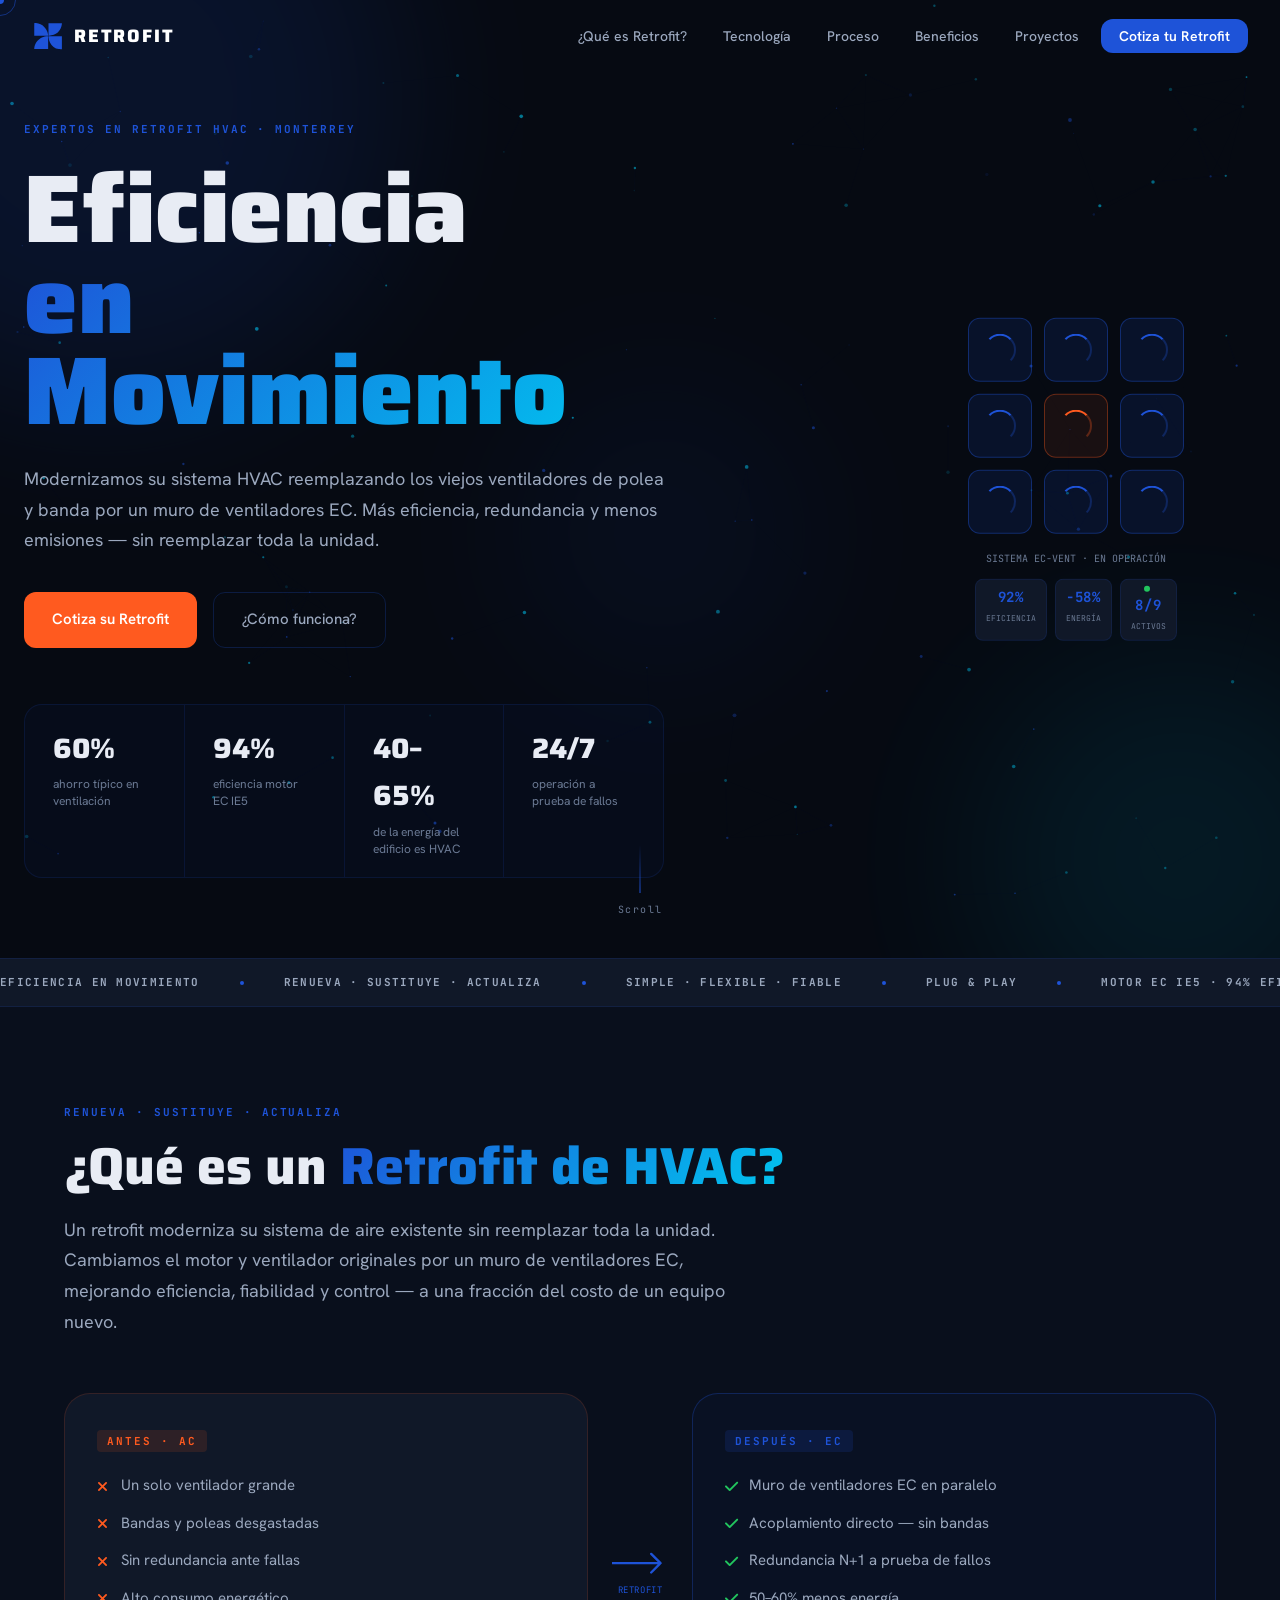
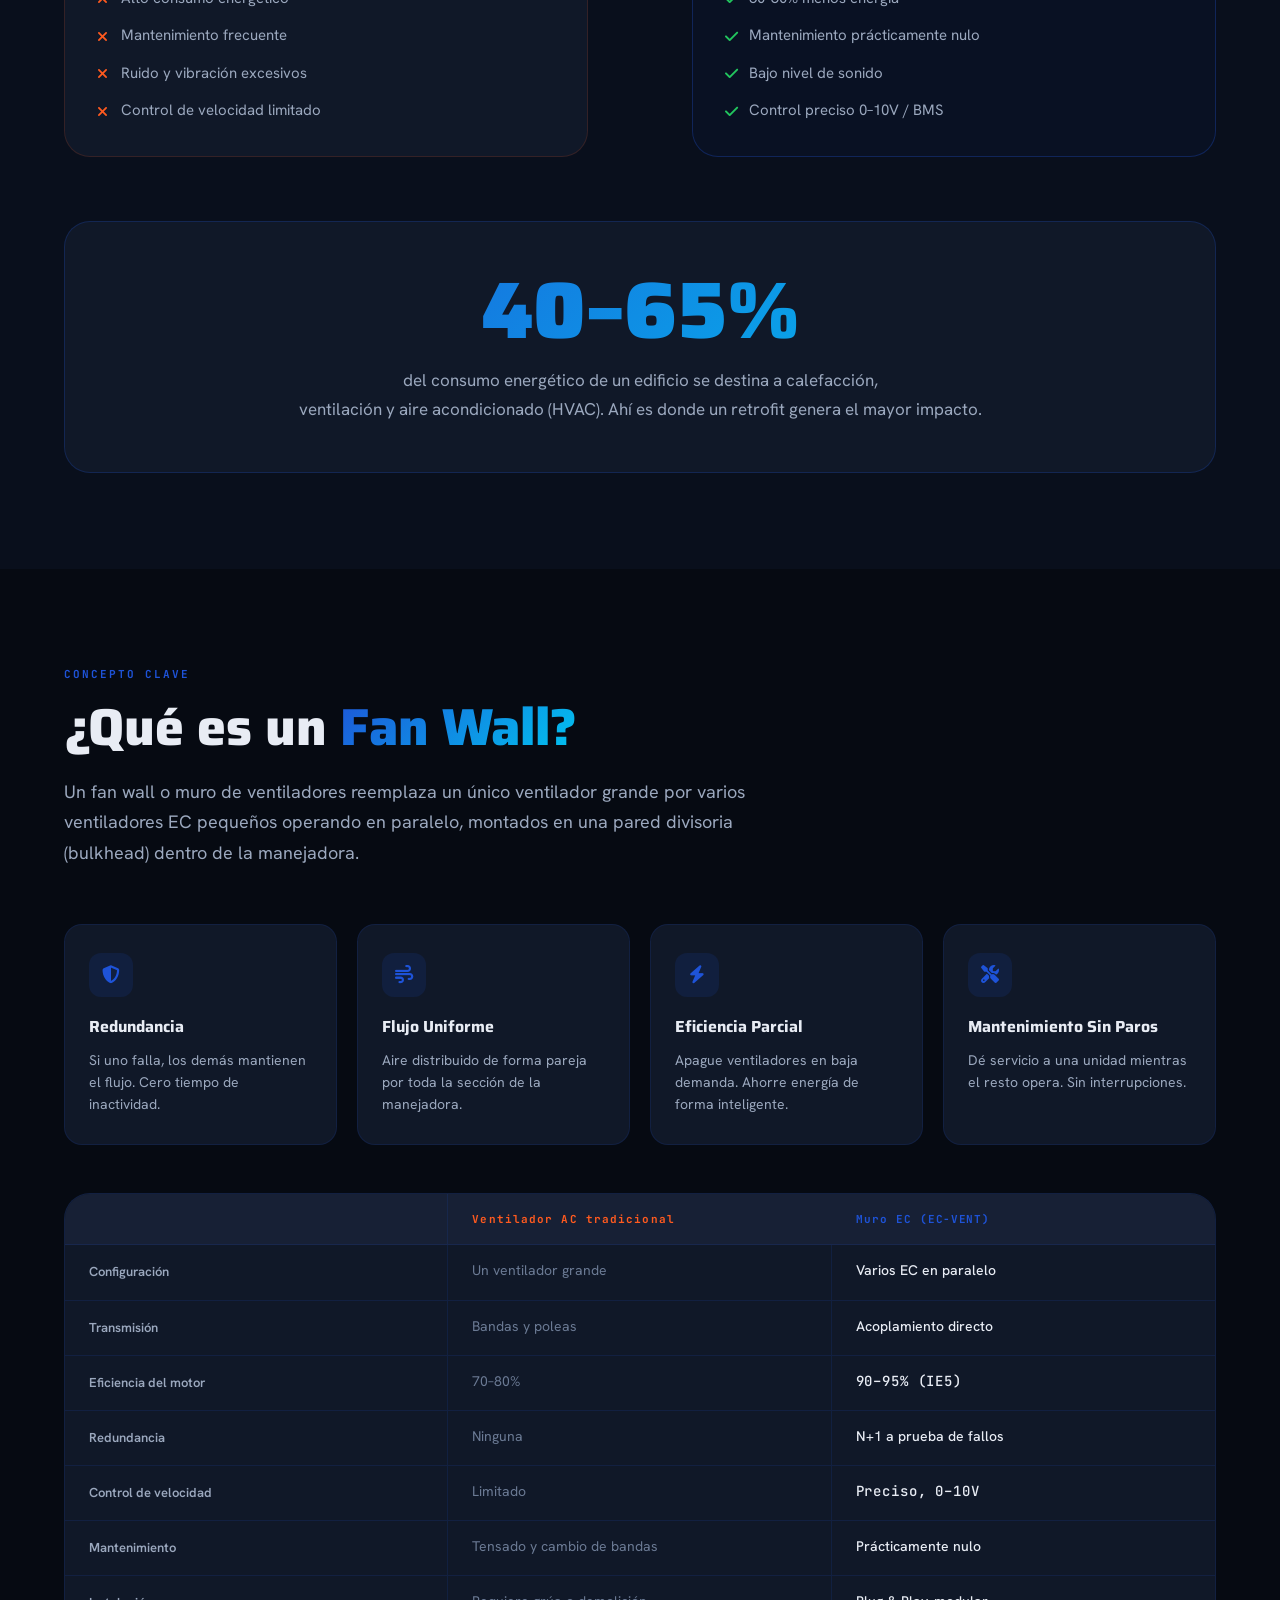
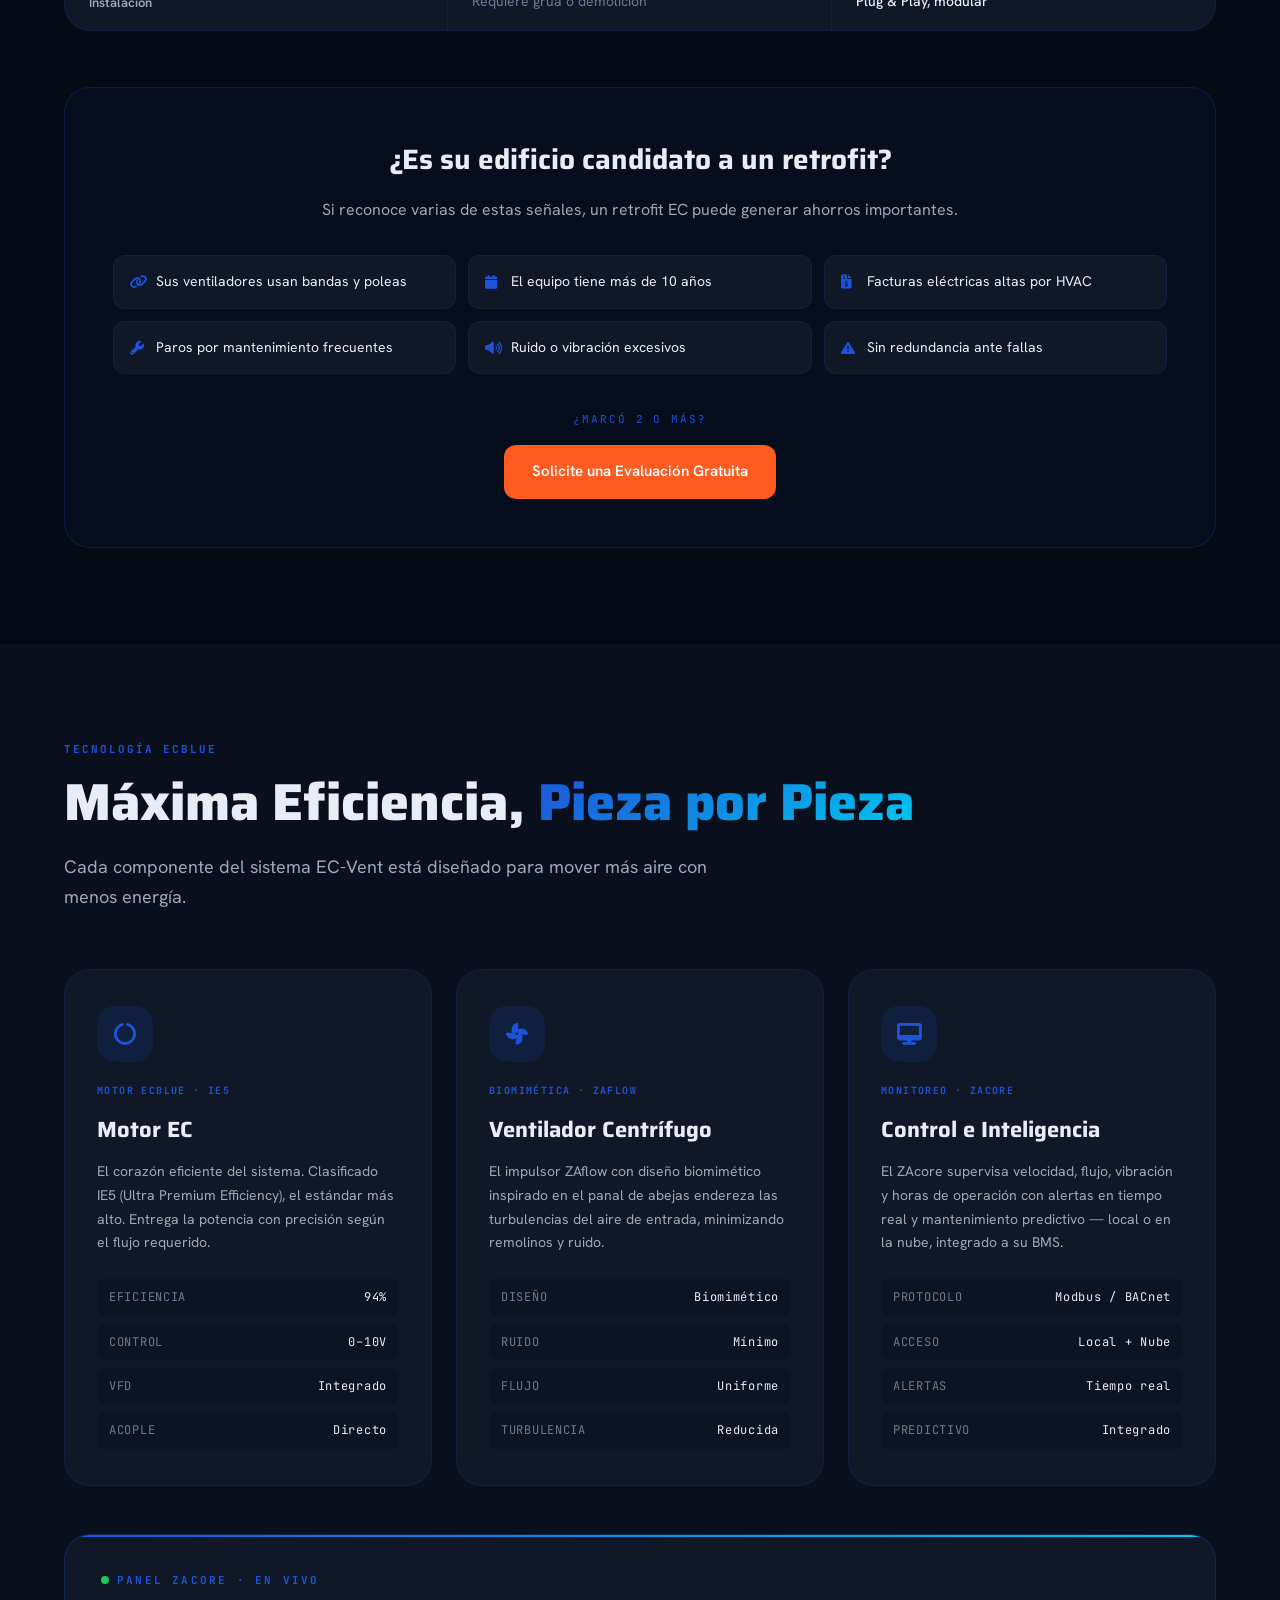
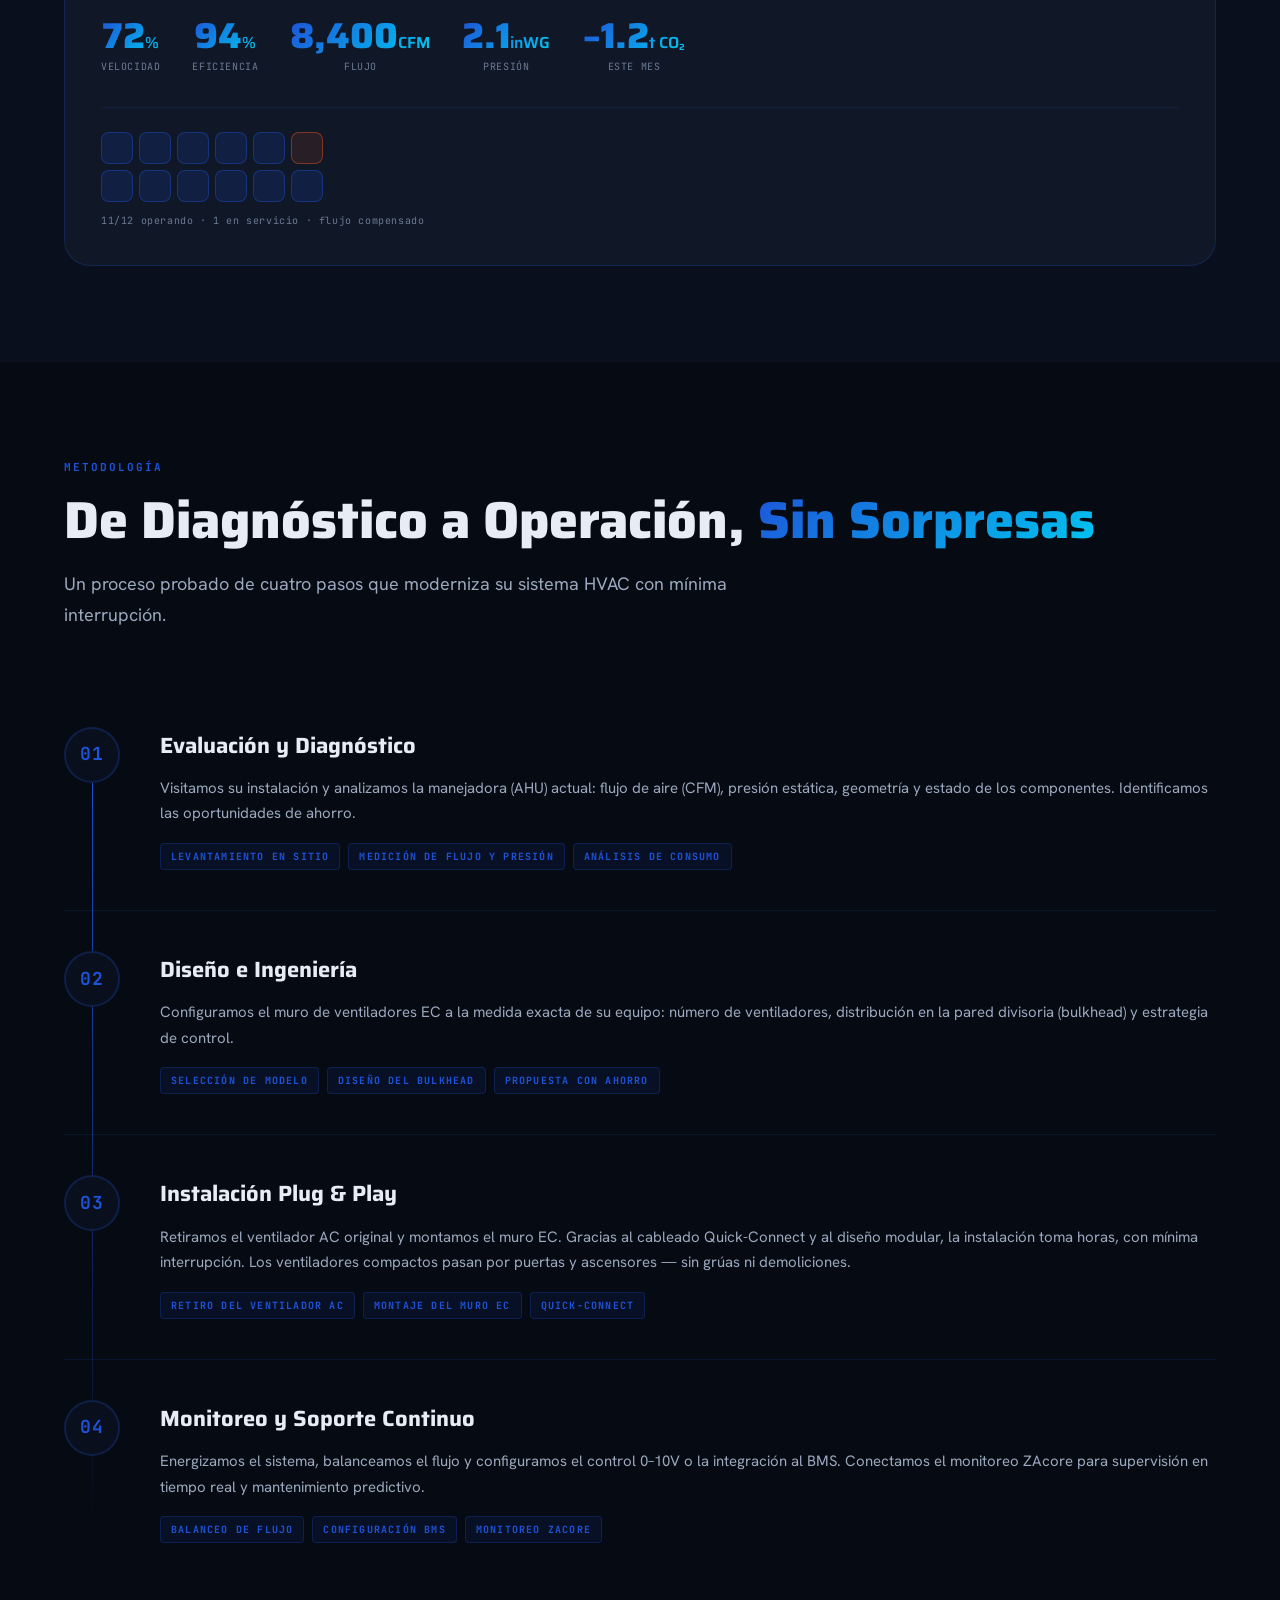
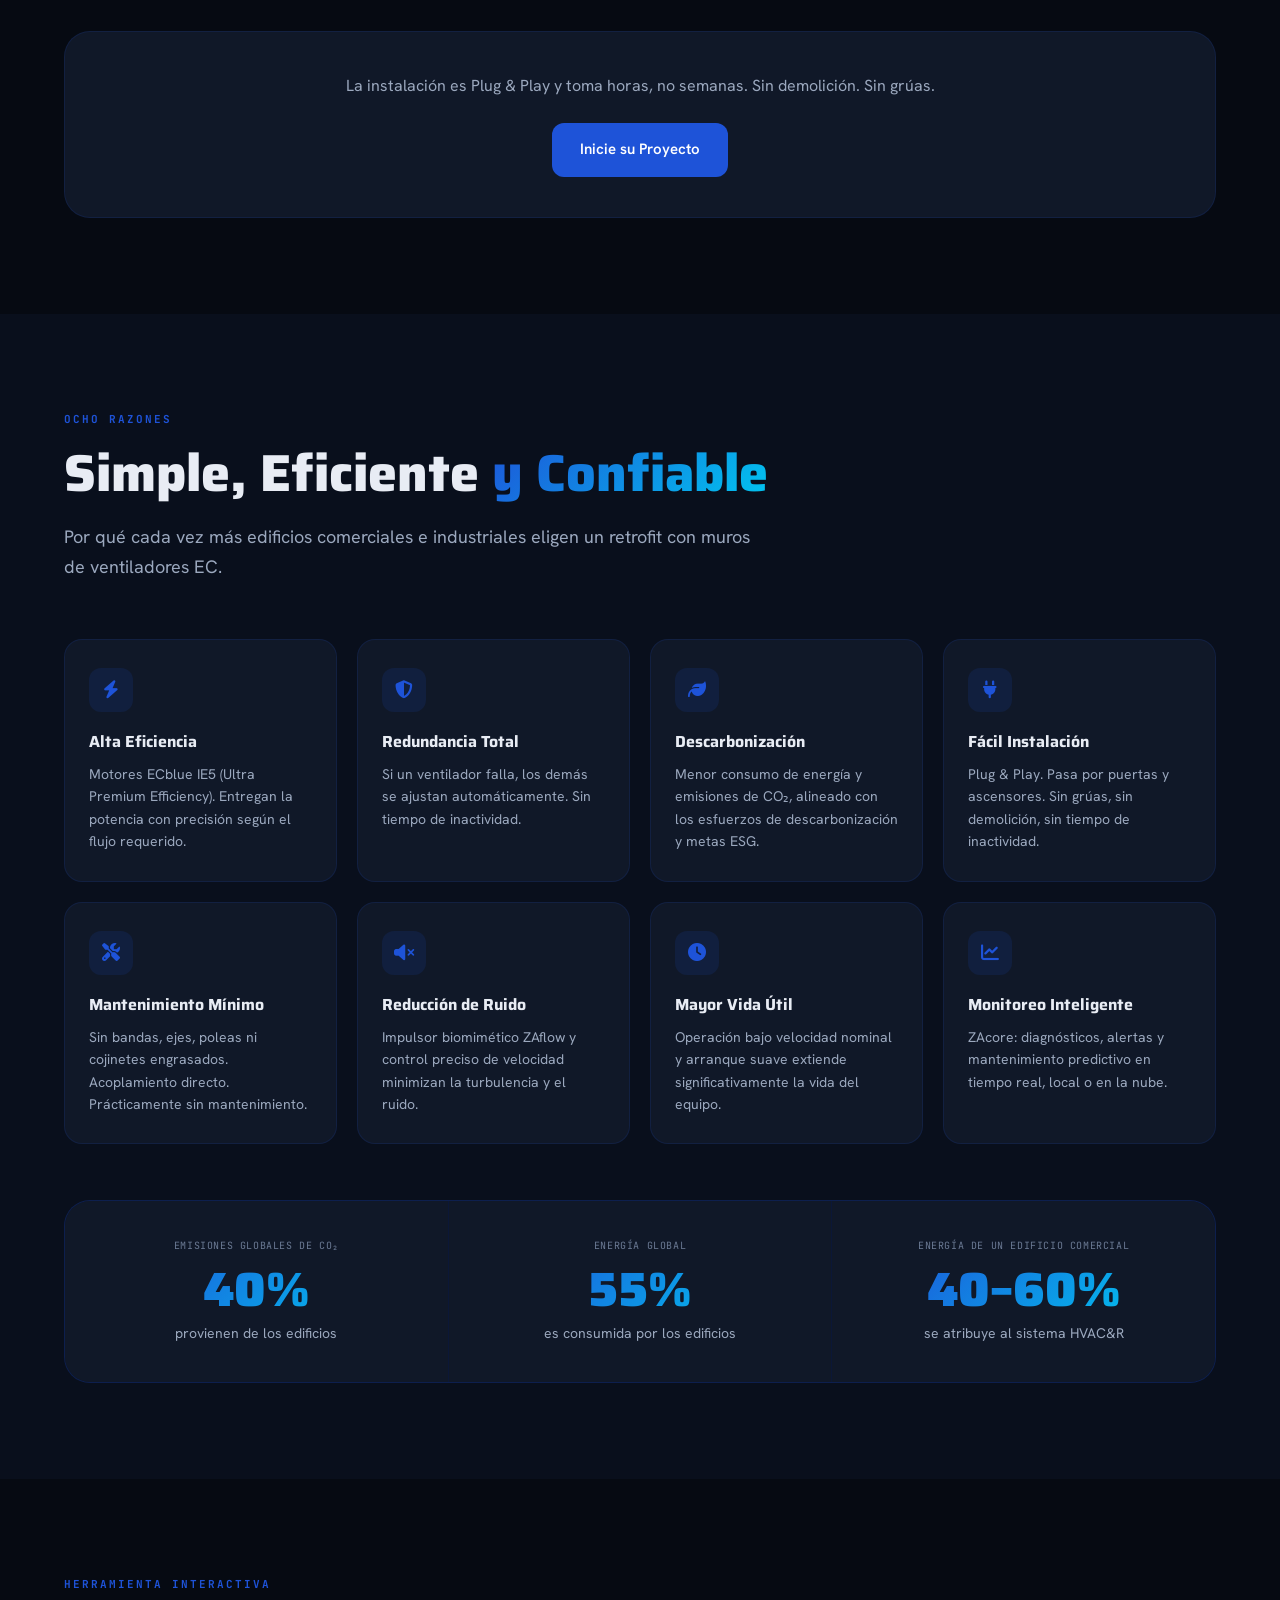
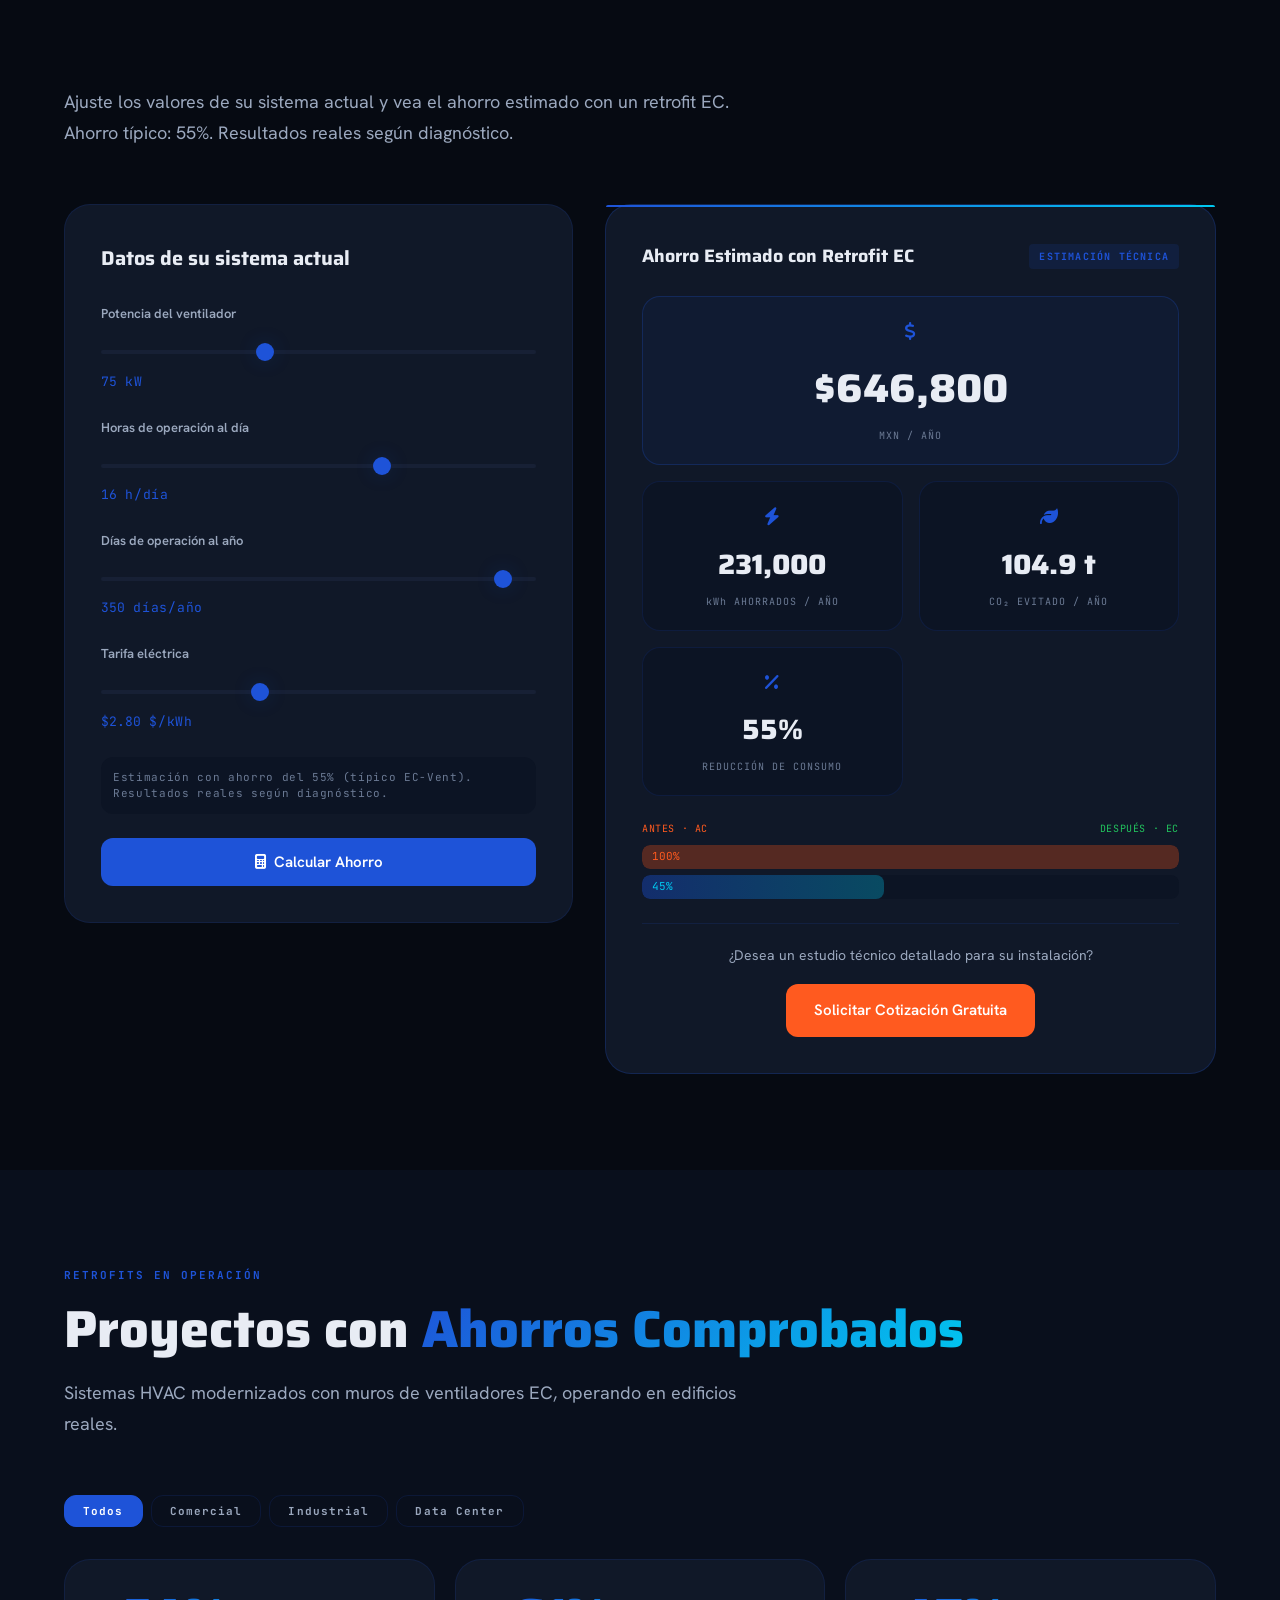
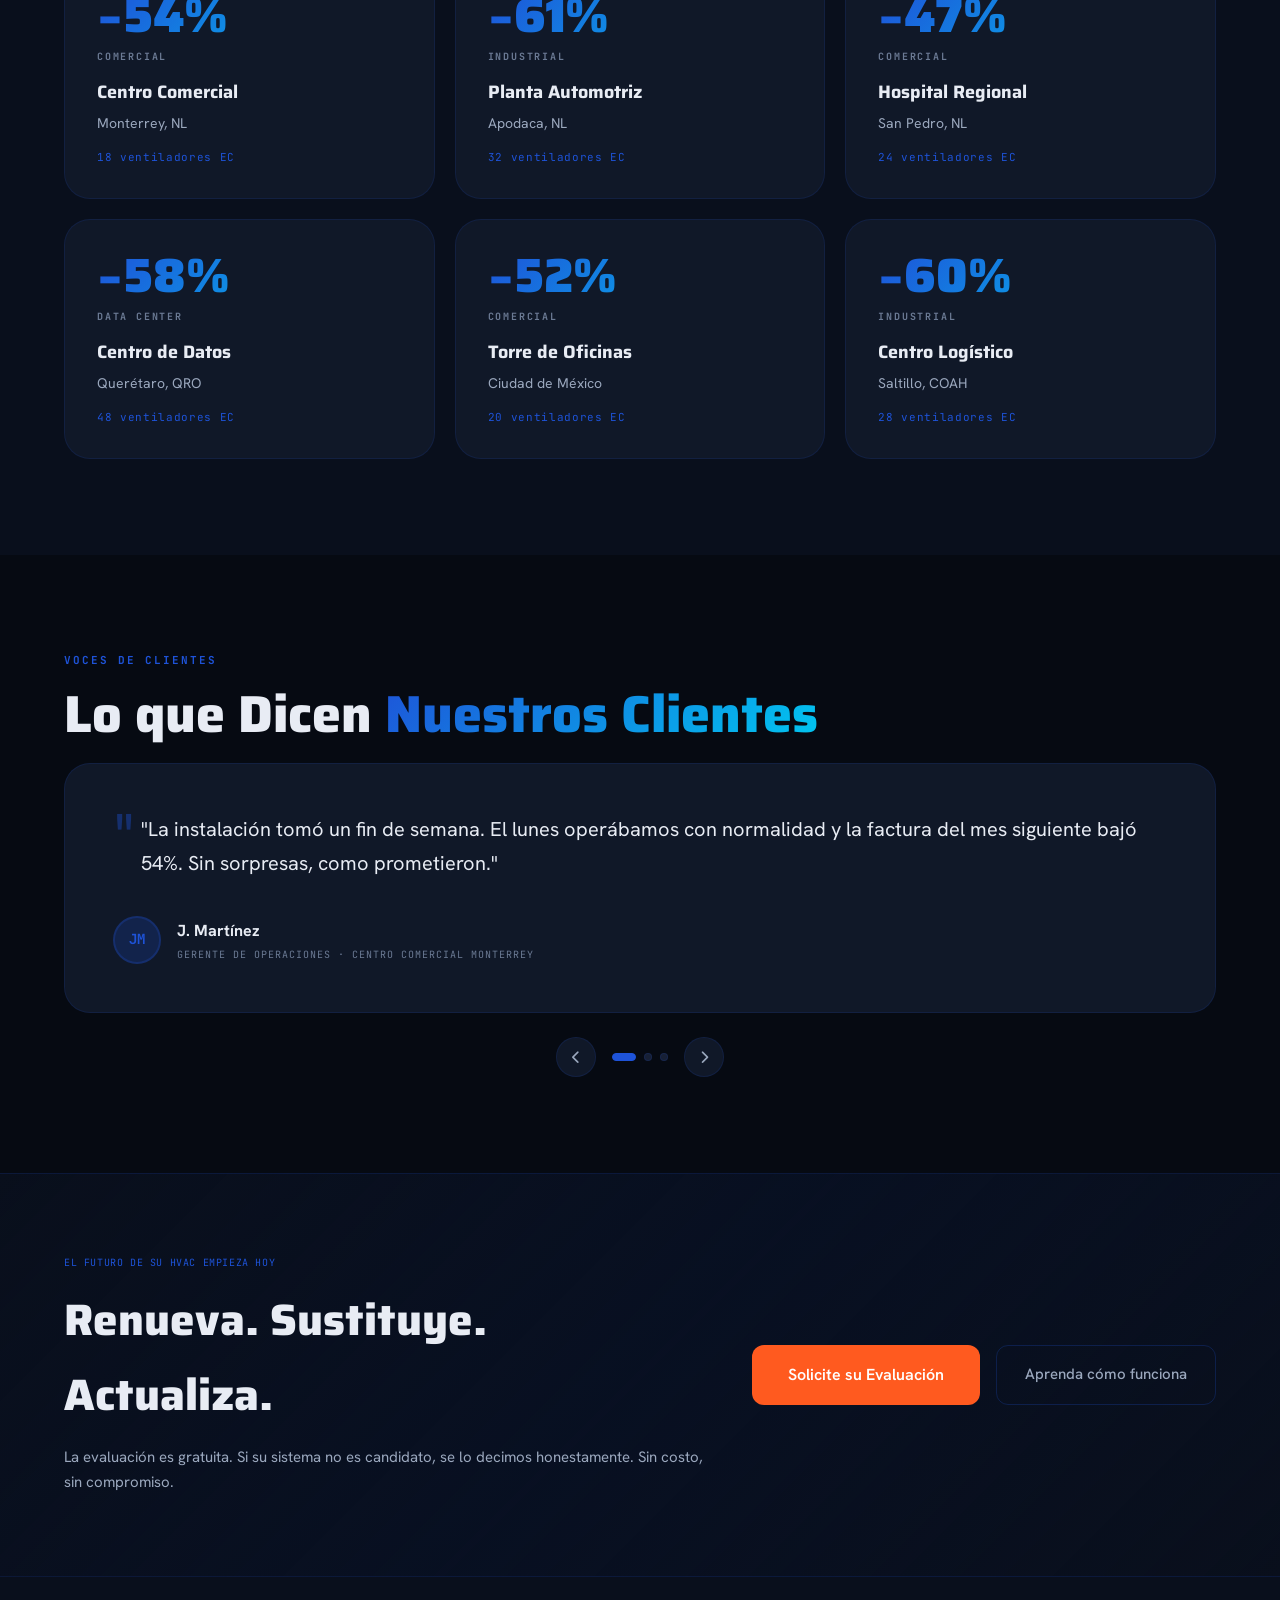
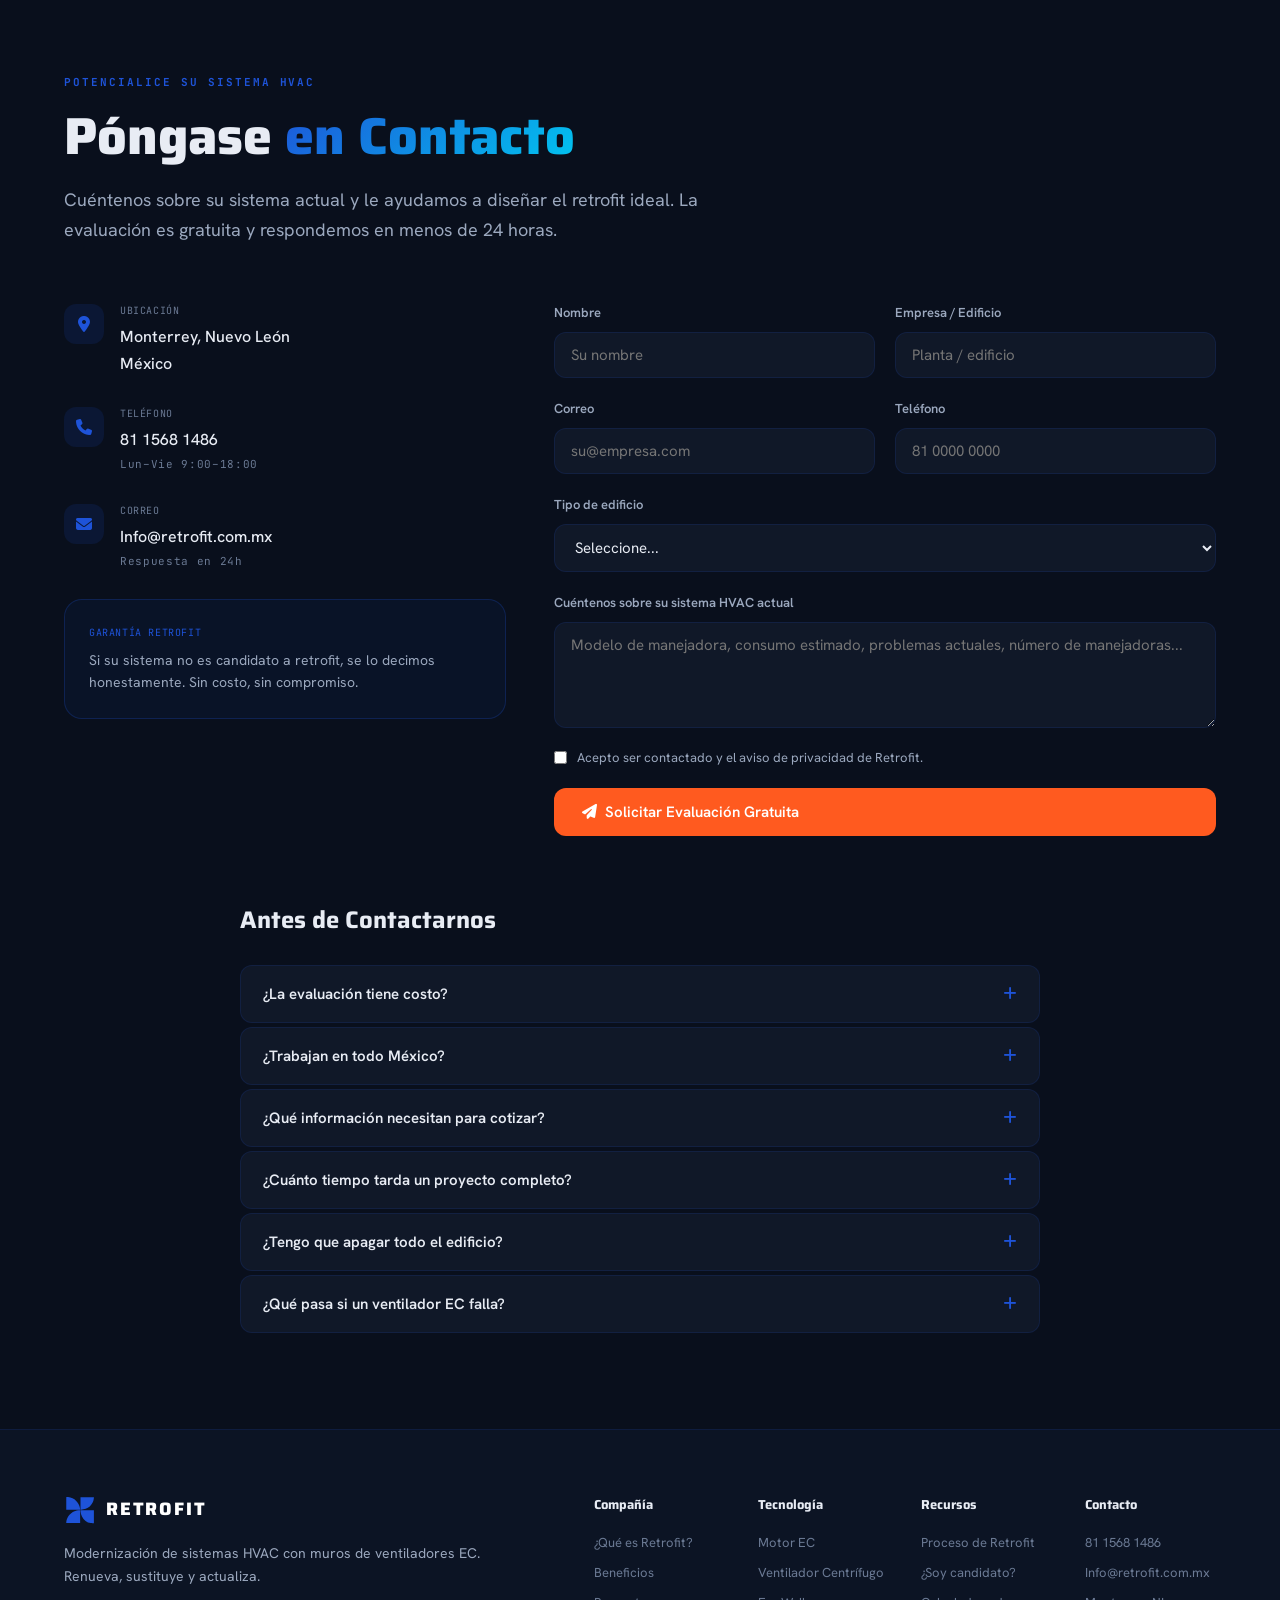
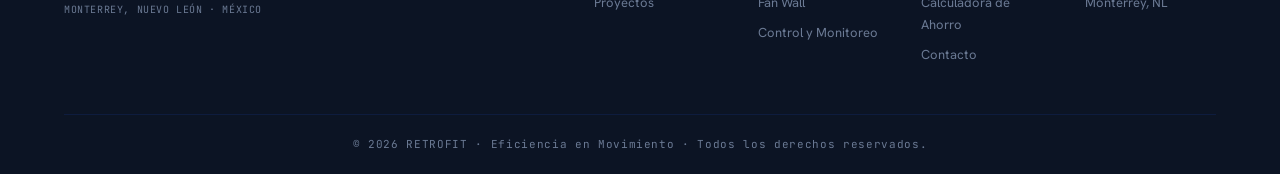
==== retrofit-todo-en-uno.html @ 3687bc48 "Remove .MX from logo/loader, set loader text to white Co-Authored-By: Claude Sonnet 4.6 <noreply@ant" ====
<!DOCTYPE html>
<html lang="es-MX">
<head>
  <meta charset="UTF-8" />
  <meta name="viewport" content="width=device-width, initial-scale=1.0" />
  <title>Retrofit | Modernización HVAC con Muros de Ventiladores EC en México</title>
  <meta name="description" content="Modernizamos sistemas HVAC reemplazando ventiladores de polea y banda por muros de ventiladores EC. Ahorro 50–60%, redundancia N+1, instalación Plug & Play. Monterrey, México." />
  <meta name="keywords" content="retrofit HVAC México, muro ventiladores EC, fan wall HVAC, motor EC IE5, modernización manejadora, AHU retrofit, ventiladores EC Monterrey, eficiencia energética HVAC, reemplazo ventilador AC EC, sistema EC-Vent, ebm-papst, Ziehl-Abegg México, ahorro energía HVAC" />
  <meta name="robots" content="index, follow, max-image-preview:large, max-snippet:-1" />
  <link rel="canonical" href="https://www.retrofit.mx/" />
  <meta property="og:type" content="website" />
  <meta property="og:url" content="https://www.retrofit.mx/" />
  <meta property="og:title" content="Retrofit | Muros de Ventiladores EC para HVAC | México" />
  <meta property="og:description" content="Reducción de 50–60% en consumo HVAC. Reemplazamos su ventilador de banda y polea por un muro de ventiladores EC de alta eficiencia." />

  <script type="application/ld+json">
  {"@context":"https://schema.org","@type":"Organization","name":"Retrofit","url":"https://www.retrofit.mx","description":"Modernización de sistemas HVAC con muros de ventiladores EC en México","address":{"@type":"PostalAddress","addressLocality":"Monterrey","addressRegion":"Nuevo León","addressCountry":"MX"},"telephone":"+52-81-1568-1486","email":"Info@retrofit.com.mx","slogan":"Eficiencia en Movimiento"}
  </script>

  <script type="application/ld+json">
  {"@context":"https://schema.org","@type":"FAQPage","mainEntity":[
    {"@type":"Question","name":"¿Qué es un retrofit de HVAC?","acceptedAnswer":{"@type":"Answer","text":"Un retrofit moderniza su sistema de aire existente sin reemplazar toda la unidad. Se sustituye el ventilador de polea y banda original por un muro de ventiladores EC, mejorando eficiencia, fiabilidad y control a una fracción del costo de un equipo nuevo."}},
    {"@type":"Question","name":"¿Cuánto puede ahorrar con un muro de ventiladores EC?","acceptedAnswer":{"@type":"Answer","text":"El ahorro típico es de 50–60% en el consumo de ventilación. Proyectos en México han registrado reducciones entre 47% y 61% dependiendo del sistema y perfil de operación."}},
    {"@type":"Question","name":"¿Cuánto tarda la instalación?","acceptedAnswer":{"@type":"Answer","text":"La instalación es Plug & Play y toma horas, no semanas. Los ventiladores compactos pasan por puertas y ascensores sin necesidad de grúas ni demoliciones, con interrupción mínima a la operación."}},
    {"@type":"Question","name":"¿Qué pasa si un ventilador EC falla?","acceptedAnswer":{"@type":"Answer","text":"El sistema tiene redundancia N+1. Si un ventilador falla, los demás aumentan su velocidad automáticamente para mantener el flujo de aire. Cero tiempo de inactividad durante mantenimiento o reparaciones."}}
  ]}
  </script>

  <link rel="preconnect" href="https://fonts.googleapis.com" />
  <link rel="preconnect" href="https://fonts.gstatic.com" crossorigin />
  <link href="https://fonts.googleapis.com/css2?family=Saira:wght@400;500;600;700;800;900&family=Hanken+Grotesk:wght@400;500;600;700&family=JetBrains+Mono:wght@400;500;700&display=swap" rel="stylesheet" />
  <link rel="stylesheet" href="https://cdnjs.cloudflare.com/ajax/libs/font-awesome/6.5.1/css/all.min.css" />
  <style>
/* ============================================================
   RETROFIT.MX — Visual Brand System 2026
   Primary: #1E53D8 · Accent Cyan · Pop: #ff5a1f
   Fonts: Saira (display) · Hanken Grotesk (body) · JetBrains Mono (specs)
   ============================================================ */

:root {
  --brand:        #1E53D8;
  --brand-dark:   #1440B0;
  --brand-light:  #3B74EF;
  --cyan:         #00C8F0;
  --pop:          #ff5a1f;
  --pop-dark:     #e04a10;
  --bg:           #060a12;
  --bg-2:         #090f1c;
  --bg-3:         #0c1424;
  --surface:      #101828;
  --surface-2:    #172035;
  --border:       rgba(30,83,216,0.14);
  --border-2:     rgba(30,83,216,0.24);
  --text:         #e8ecf4;
  --text-2:       #9ba8be;
  --text-3:       #6b7a94;
  --grad-brand:   linear-gradient(135deg, #1E53D8, #00C8F0);
  --grad-retrofit: linear-gradient(135deg, #1440B0 0%, #1E53D8 50%, #00C8F0 100%);
  --glow-sm:      0 0 20px rgba(30,83,216,0.18);
  --glow-md:      0 0 40px rgba(30,83,216,0.22);
  --glow-lg:      0 0 80px rgba(30,83,216,0.28);
  --radius-sm:    8px;
  --radius-md:    12px;
  --radius-lg:    18px;
  --radius-xl:    26px;
  --font-display: 'Saira', sans-serif;
  --font-body:    'Hanken Grotesk', sans-serif;
  --font-mono:    'JetBrains Mono', monospace;
  --ease-mech:    cubic-bezier(.2,0,0,1);
}

/* ─── RESET ─────────────────────────────────────────────── */
*, *::before, *::after { box-sizing: border-box; margin: 0; padding: 0; }
html { scroll-behavior: smooth; }
body {
  font-family: var(--font-body);
  background: var(--bg);
  color: var(--text);
  overflow-x: hidden;
  cursor: none;
  line-height: 1.7;
  font-size: 16px;
}
a { color: inherit; text-decoration: none; }
ul { list-style: none; }
img { display: block; max-width: 100%; }
button { cursor: pointer; border: none; background: none; font-family: inherit; }
.mono { font-family: var(--font-mono); letter-spacing: 0.06em; }
.gradient-text {
  background: var(--grad-brand);
  -webkit-background-clip: text;
  -webkit-text-fill-color: transparent;
  background-clip: text;
}

/* ─── LOADER ─────────────────────────────────────────────── */
#loader {
  position: fixed; inset: 0;
  background: var(--bg);
  display: flex; align-items: center; justify-content: center;
  z-index: 9999;
  transition: opacity 0.6s var(--ease-mech), visibility 0.6s;
}
#loader.hidden { opacity: 0; visibility: hidden; }
.loader-inner { text-align: center; }
.loader-logo { width: 72px; height: 72px; margin: 0 auto 20px; }
.loader-logo.spin { animation: spin 1.8s linear infinite; }
@keyframes spin { to { transform: rotate(360deg); } }
@keyframes fadeIn { to { opacity: 1; } }
.loader-text {
  font-family: var(--font-display);
  font-size: 18px; font-weight: 700;
  letter-spacing: 0.2em;
  color: #ffffff;
}

/* ─── CURSOR ─────────────────────────────────────────────── */
.cursor, .cursor-follower {
  position: fixed; border-radius: 50%; pointer-events: none; z-index: 9998;
}
.cursor {
  width: 8px; height: 8px;
  background: var(--brand);
  transform: translate(-50%, -50%);
  transition: transform 0.1s;
}
.cursor-follower {
  width: 32px; height: 32px;
  border: 1.5px solid rgba(30,83,216,0.5);
  transform: translate(-50%, -50%);
  transition: border-color 0.3s;
}
body.cursor-hover .cursor { transform: translate(-50%, -50%) scale(2.5); }
body.cursor-hover .cursor-follower { border-color: var(--brand); }
@media (hover: none) { .cursor, .cursor-follower { display: none; } }

/* ─── NAVBAR ─────────────────────────────────────────────── */
#navbar {
  position: fixed; top: 0; left: 0; right: 0; z-index: 1000;
  padding: 0 32px;
  transition: background 0.3s, box-shadow 0.3s;
}
#navbar.scrolled {
  background: rgba(6,10,18,0.92);
  backdrop-filter: blur(20px);
  box-shadow: 0 1px 0 var(--border);
}
.nav-container {
  max-width: 1280px; margin: 0 auto;
  display: flex; align-items: center; justify-content: space-between;
  height: 72px;
}
.nav-logo {
  display: flex; align-items: center; gap: 10px;
}
.logo-svg { width: 32px; height: 32px; color: var(--brand); }
.logo-text {
  font-family: var(--font-display);
  font-size: 18px; font-weight: 800;
  letter-spacing: 0.1em;
  color: #ffffff;
}
.logo-mx { color: var(--brand); }
.nav-links {
  display: flex; align-items: center; gap: 8px;
}
.nav-link {
  font-family: var(--font-body);
  font-size: 14px; font-weight: 500;
  padding: 6px 14px;
  color: var(--text-2);
  border-radius: var(--radius-sm);
  transition: color 0.2s, background 0.2s;
}
.nav-link:hover, .nav-link.active { color: var(--text); background: var(--surface); }
.nav-cta {
  font-family: var(--font-body);
  font-size: 14px; font-weight: 600;
  padding: 8px 18px;
  background: var(--brand);
  color: #fff;
  border-radius: var(--radius-md);
  transition: background 0.2s, box-shadow 0.2s;
}
.nav-cta:hover { background: var(--brand-light); box-shadow: var(--glow-sm); }
.hamburger {
  display: none; flex-direction: column; gap: 5px; padding: 8px;
}
.hamburger span {
  display: block; width: 22px; height: 2px;
  background: var(--text);
  border-radius: 2px;
  transition: all 0.3s;
}
.hamburger.open span:nth-child(1) { transform: translateY(7px) rotate(45deg); }
.hamburger.open span:nth-child(2) { opacity: 0; }
.hamburger.open span:nth-child(3) { transform: translateY(-7px) rotate(-45deg); }

/* ─── BUTTONS ────────────────────────────────────────────── */
.btn-primary {
  display: inline-flex; align-items: center; gap: 8px;
  padding: 14px 28px;
  background: var(--brand);
  color: #fff;
  font-family: var(--font-body);
  font-size: 15px; font-weight: 600;
  border-radius: var(--radius-md);
  border: none;
  transition: background 0.2s var(--ease-mech), box-shadow 0.2s var(--ease-mech), transform 0.15s var(--ease-mech);
}
.btn-primary:hover { background: var(--brand-light); box-shadow: var(--glow-md); transform: translateY(-2px); }
.btn-pop { background: var(--pop); }
.btn-pop:hover { background: var(--pop-dark); box-shadow: 0 0 30px rgba(255,90,31,0.3); transform: translateY(-2px); }
.btn-ghost {
  display: inline-flex; align-items: center; gap: 8px;
  padding: 14px 28px;
  color: var(--text-2);
  font-family: var(--font-body);
  font-size: 15px; font-weight: 500;
  border-radius: var(--radius-md);
  border: 1.5px solid var(--border-2);
  transition: color 0.2s, border-color 0.2s, background 0.2s;
}
.btn-ghost:hover { color: var(--text); border-color: var(--brand); background: rgba(30,83,216,0.08); }
.btn-lg { padding: 16px 36px; font-size: 16px; }

/* ─── SECTIONS ───────────────────────────────────────────── */
.section { padding: 96px 0; }
.section-dark { background: var(--bg-2); }
.container { max-width: 1200px; margin: 0 auto; padding: 0 24px; }
.section-label {
  font-family: var(--font-mono);
  font-size: 11px; font-weight: 700;
  letter-spacing: 0.18em;
  color: var(--brand);
  text-transform: uppercase;
  margin-bottom: 16px;
}
.section-title {
  font-family: var(--font-display);
  font-size: clamp(32px, 5vw, 52px);
  font-weight: 800;
  line-height: 1.1;
  margin-bottom: 20px;
}
.section-desc {
  font-size: 18px;
  color: var(--text-2);
  max-width: 700px;
  margin-bottom: 56px;
  line-height: 1.7;
}

/* ─── REVEAL ANIMATIONS ──────────────────────────────────── */
.reveal {
  opacity: 0; transform: translateY(28px);
  transition: opacity 0.7s var(--ease-mech), transform 0.7s var(--ease-mech);
}
.reveal.visible { opacity: 1; transform: translateY(0); }
.animate-in {
  opacity: 0; transform: translateY(24px);
  transition: opacity 0.7s var(--ease-mech), transform 0.7s var(--ease-mech);
}
.animate-in.in { opacity: 1; transform: translateY(0); }

/* ─── HERO ───────────────────────────────────────────────── */
#hero {
  min-height: 100vh;
  display: flex; align-items: center;
  position: relative; overflow: hidden;
  padding: 120px 24px 80px;
}
#particleCanvas {
  position: absolute; inset: 0; z-index: 0; pointer-events: none;
}
.hero-bg-orbs { position: absolute; inset: 0; pointer-events: none; }
.orb {
  position: absolute; border-radius: 50%;
  filter: blur(80px); opacity: 0.12;
}
.orb-1 {
  width: 600px; height: 600px;
  background: var(--brand);
  top: -200px; left: -200px;
}
.orb-2 {
  width: 400px; height: 400px;
  background: var(--cyan);
  bottom: -100px; right: -100px;
  opacity: 0.08;
}
.orb-3 {
  width: 300px; height: 300px;
  background: var(--brand);
  top: 40%; left: 40%;
  opacity: 0.06;
}
.hero-content {
  position: relative; z-index: 2;
  max-width: 640px;
}
.hero-eyebrow {
  font-family: var(--font-mono);
  font-size: 11px; font-weight: 700;
  letter-spacing: 0.18em;
  color: var(--brand);
  margin-bottom: 24px;
}
.hero-title {
  font-family: var(--font-display);
  font-size: clamp(52px, 8vw, 96px);
  font-weight: 900;
  line-height: 0.95;
  margin-bottom: 28px;
}
.hero-title .line-1 { display: block; }
.hero-title .line-2 { display: block; }
.hero-desc {
  font-size: 18px; line-height: 1.7;
  color: var(--text-2);
  margin-bottom: 36px;
}
.hero-actions {
  display: flex; gap: 16px; flex-wrap: wrap;
  margin-bottom: 56px;
}
.hero-stats {
  display: flex; gap: 0;
  flex-wrap: wrap;
  border: 1px solid var(--border);
  border-radius: var(--radius-lg);
  overflow: hidden;
  background: rgba(30,83,216,0.04);
}
.hstat {
  padding: 20px 28px; flex: 1; min-width: 140px;
}
.hstat-val {
  font-family: var(--font-display);
  font-size: 28px; font-weight: 800;
  color: var(--text);
}
.hstat-label {
  font-size: 12px;
  color: var(--text-3);
  margin-top: 4px;
  line-height: 1.4;
}
.hstat-divider { width: 1px; background: var(--border); }

/* ─── FAN WALL HERO ANIMATION ────────────────────────────── */
.hero-visual-wrap {
  position: absolute; right: 5%; top: 50%;
  transform: translateY(-50%);
  z-index: 2;
}
.fanwall-anim { padding: 32px; }
.fw-grid {
  display: grid; grid-template-columns: repeat(3, 1fr);
  gap: 12px; margin-bottom: 16px;
}
.fw-fan {
  width: 64px; height: 64px;
  border-radius: var(--radius-md);
  border: 1.5px solid var(--border-2);
  display: flex; align-items: center; justify-content: center;
  position: relative; overflow: hidden;
}
.fw-fan.active {
  background: rgba(30,83,216,0.12);
  border-color: rgba(30,83,216,0.4);
  animation: fanPulse 2s ease-in-out infinite;
  animation-delay: var(--d, 0s);
}
.fw-fan.maintenance {
  background: rgba(255,90,31,0.08);
  border-color: rgba(255,90,31,0.35);
}
.fw-fan::after {
  content: '';
  position: absolute;
  width: 32px; height: 32px;
  border-radius: 50%;
  border: 2px solid transparent;
}
.fw-fan.active::after {
  border-top-color: var(--brand);
  border-right-color: rgba(30,83,216,0.3);
  animation: fanspin 1.2s linear infinite;
  animation-delay: var(--d, 0s);
}
.fw-fan.maintenance::after {
  border-top-color: var(--pop);
  border-right-color: rgba(255,90,31,0.3);
  animation: fanspin 3s linear infinite;
}
@keyframes fanspin { to { transform: rotate(360deg); } }
@keyframes fanPulse { 0%,100%{opacity:1} 50%{opacity:0.7} }
.fw-label {
  font-family: var(--font-mono); font-size: 10px;
  color: var(--text-3); text-align: center; margin-bottom: 12px;
}
.fw-badges {
  display: flex; gap: 8px; justify-content: center;
}
.fw-badge {
  background: var(--surface);
  border: 1px solid var(--border);
  border-radius: var(--radius-sm);
  padding: 6px 10px;
  text-align: center;
  display: flex; flex-direction: column; align-items: center; gap: 2px;
}
.fw-badge .mono { font-size: 14px; font-weight: 700; color: var(--brand); }
.fw-badge small { font-family: var(--font-mono); font-size: 8px; color: var(--text-3); }
.fw-badge-dot {
  display: inline-block; width: 6px; height: 6px;
  background: #22c55e; border-radius: 50%;
  margin-right: 4px;
  animation: blink 1.5s ease-in-out infinite;
}
@keyframes blink { 0%,100%{opacity:1} 50%{opacity:0.3} }

/* ─── SCROLL HINT ────────────────────────────────────────── */
.scroll-hint {
  position: absolute; bottom: 40px; left: 50%;
  transform: translateX(-50%);
  display: flex; flex-direction: column; align-items: center; gap: 8px;
  color: var(--text-3); z-index: 2;
}
.scroll-hint span {
  display: block; width: 1px; height: 48px;
  background: linear-gradient(to bottom, transparent, var(--brand));
  animation: scrollLine 2s ease-in-out infinite;
}
.scroll-hint p { font-family: var(--font-mono); font-size: 10px; letter-spacing: 0.15em; }
@keyframes scrollLine { 0%,100%{opacity:0.2} 50%{opacity:1} }

/* ─── TICKER ─────────────────────────────────────────────── */
.ticker-bar {
  background: var(--surface);
  border-top: 1px solid var(--border);
  border-bottom: 1px solid var(--border);
  overflow: hidden; padding: 14px 0;
}
.ticker-track {
  display: flex; gap: 40px; align-items: center;
  white-space: nowrap;
  animation: ticker 30s linear infinite;
  font-family: var(--font-mono);
  font-size: 11px; font-weight: 700;
  letter-spacing: 0.12em;
  color: var(--text-2);
}
.ticker-dot {
  width: 4px; height: 4px; border-radius: 50%;
  background: var(--brand); flex-shrink: 0;
}
@keyframes ticker { from { transform: translateX(0); } to { transform: translateX(-50%); } }

/* ─── ANTES / DESPUÉS ────────────────────────────────────── */
.antes-despues {
  display: grid; grid-template-columns: 1fr auto 1fr;
  gap: 24px; align-items: center;
  margin-bottom: 64px;
}
.ad-panel {
  background: var(--surface);
  border: 1px solid var(--border);
  border-radius: var(--radius-xl);
  padding: 32px;
}
.ad-antes { border-color: rgba(255,90,31,0.15); }
.ad-despues { border-color: rgba(30,83,216,0.3); background: rgba(30,83,216,0.04); }
.ad-header { margin-bottom: 20px; }
.ad-tag {
  font-family: var(--font-mono);
  font-size: 11px; font-weight: 700; letter-spacing: 0.18em;
  padding: 4px 10px; border-radius: 4px;
  background: rgba(255,90,31,0.12); color: var(--pop);
}
.ad-tag-after { background: rgba(30,83,216,0.15); color: var(--brand); }
.ad-list { display: flex; flex-direction: column; gap: 12px; }
.ad-list li {
  display: flex; align-items: center; gap: 10px;
  font-size: 15px; color: var(--text-2);
}
.ad-list-bad i { color: var(--pop); width: 14px; }
.ad-list-good i { color: #22c55e; width: 14px; }
.ad-arrow {
  display: flex; flex-direction: column; align-items: center; gap: 8px;
}
.ad-arrow svg { width: 56px; }
.ad-arrow .mono { font-size: 9px; color: var(--brand); }
.dato-clave {
  text-align: center; padding: 48px 32px;
  background: var(--surface); border-radius: var(--radius-xl);
  border: 1px solid var(--border-2);
}
.dato-num {
  font-family: var(--font-display); font-size: 80px; font-weight: 900;
  line-height: 1; margin-bottom: 16px;
}
.dato-text { font-size: 17px; color: var(--text-2); line-height: 1.7; }

/* ─── FAN WALL BENEFITS ──────────────────────────────────── */
.fanwall-benefits {
  display: grid; grid-template-columns: repeat(4, 1fr);
  gap: 20px; margin-bottom: 48px;
}
.fwb-card {
  background: var(--surface);
  border: 1px solid var(--border);
  border-radius: var(--radius-lg);
  padding: 28px 24px;
  transition: border-color 0.2s, box-shadow 0.2s;
}
.fwb-card:hover { border-color: var(--border-2); box-shadow: var(--glow-sm); }
.fwb-icon {
  width: 44px; height: 44px;
  background: rgba(30,83,216,0.12);
  border-radius: var(--radius-md);
  display: flex; align-items: center; justify-content: center;
  color: var(--brand); font-size: 18px; margin-bottom: 16px;
}
.fwb-card h3 { font-family: var(--font-display); font-size: 16px; font-weight: 700; margin-bottom: 8px; }
.fwb-card p { font-size: 14px; color: var(--text-2); line-height: 1.6; }

/* ─── COMPARISON TABLE ───────────────────────────────────── */
.comparison-table {
  background: var(--surface);
  border-radius: var(--radius-xl);
  border: 1px solid var(--border);
  overflow: hidden; margin-bottom: 56px;
}
.comp-header {
  display: grid; grid-template-columns: 1fr 1fr 1fr;
  background: var(--surface-2);
  border-bottom: 1px solid var(--border);
}
.comp-feature {
  padding: 16px 24px; font-size: 13px; font-weight: 600; color: var(--text-2);
  border-right: 1px solid var(--border);
}
.comp-head {
  padding: 16px 24px;
  font-family: var(--font-mono); font-size: 11px; font-weight: 700; letter-spacing: 0.1em;
}
.comp-head-bad { color: var(--pop); }
.comp-head-good { color: var(--brand); }
.comp-row {
  display: grid; grid-template-columns: 1fr 1fr 1fr;
  border-bottom: 1px solid var(--border);
}
.comp-row:last-child { border-bottom: none; }
.comp-cell { padding: 14px 24px; font-size: 14px; }
.comp-cell-bad { color: var(--text-3); border-right: 1px solid var(--border); }
.comp-cell-good { color: var(--text); font-weight: 500; }

/* ─── IS CANDIDATE ───────────────────────────────────────── */
.is-candidate {
  background: rgba(30,83,216,0.05);
  border: 1px solid var(--border-2);
  border-radius: var(--radius-xl);
  padding: 48px; text-align: center;
}
.is-candidate h3 {
  font-family: var(--font-display); font-size: 28px; font-weight: 700; margin-bottom: 12px;
}
.is-candidate > p { font-size: 16px; color: var(--text-2); margin-bottom: 32px; }
.candidate-grid {
  display: grid; grid-template-columns: repeat(3, 1fr);
  gap: 12px; margin-bottom: 36px;
}
.cand-item {
  display: flex; align-items: center; gap: 10px;
  background: var(--surface); border: 1px solid var(--border);
  border-radius: var(--radius-md); padding: 14px 16px;
  font-size: 14px; text-align: left;
}
.cand-item i { color: var(--brand); width: 16px; flex-shrink: 0; }
.candidate-cta { display: flex; flex-direction: column; align-items: center; gap: 16px; }
.candidate-cta .mono { font-size: 11px; color: var(--brand); letter-spacing: 0.18em; }

/* ─── TECHNOLOGY ─────────────────────────────────────────── */
.tech-grid {
  display: grid; grid-template-columns: repeat(3, 1fr);
  gap: 24px; margin-bottom: 48px;
}
.tech-card {
  background: var(--surface); border: 1px solid var(--border);
  border-radius: var(--radius-xl); padding: 36px 32px;
  transition: border-color 0.2s, box-shadow 0.2s, transform 0.2s var(--ease-mech);
}
.tech-card:hover {
  border-color: var(--border-2); box-shadow: var(--glow-md);
  transform: translateY(-4px);
}
.tech-icon-wrap {
  width: 56px; height: 56px;
  background: rgba(30,83,216,0.12); border-radius: var(--radius-lg);
  display: flex; align-items: center; justify-content: center;
  margin-bottom: 20px;
}
.tech-icon { font-size: 22px; color: var(--brand); }
.tech-badge {
  font-family: var(--font-mono);
  font-size: 10px; font-weight: 700; letter-spacing: 0.14em;
  color: var(--brand); margin-bottom: 12px; display: block;
}
.tech-card h3 {
  font-family: var(--font-display); font-size: 22px; font-weight: 700; margin-bottom: 12px;
}
.tech-card p { font-size: 14px; color: var(--text-2); line-height: 1.7; margin-bottom: 24px; }
.tech-specs { display: flex; flex-direction: column; gap: 8px; }
.tech-specs li {
  display: flex; justify-content: space-between; align-items: center;
  padding: 8px 12px; background: var(--bg-3); border-radius: var(--radius-sm);
  font-family: var(--font-mono); font-size: 12px;
}
.spec-key { color: var(--text-3); }
.spec-val { color: var(--text); }

/* ─── ZACORE PANEL ───────────────────────────────────────── */
.zacore-panel {
  background: var(--surface); border: 1px solid var(--border-2);
  border-radius: var(--radius-xl); padding: 36px;
  position: relative; overflow: hidden;
}
.zacore-panel::before {
  content: ''; position: absolute; top: 0; left: 0; right: 0; height: 2px;
  background: var(--grad-brand);
}
.zacore-header {
  font-family: var(--font-mono);
  font-size: 11px; font-weight: 700; letter-spacing: 0.2em;
  color: var(--brand); margin-bottom: 28px;
  display: flex; align-items: center; gap: 8px;
}
.zacore-header::before {
  content: ''; width: 8px; height: 8px; border-radius: 50%;
  background: #22c55e; animation: blink 1.5s infinite;
}
.zacore-metrics {
  display: flex; gap: 32px; flex-wrap: wrap; margin-bottom: 32px;
}
.zacore-metric { text-align: center; }
.zacore-val {
  font-family: var(--font-display); font-size: 36px; font-weight: 800; line-height: 1;
}
.zacore-unit { font-size: 16px; font-weight: 600; }
.zacore-key { font-family: var(--font-mono); font-size: 10px; color: var(--text-3); margin-top: 4px; }
.zacore-fans { border-top: 1px solid var(--border); padding-top: 24px; }
.zacore-fan-grid {
  display: grid; grid-template-columns: repeat(6, 32px);
  gap: 6px; margin-bottom: 10px;
}
.zf { width: 32px; height: 32px; border-radius: var(--radius-sm); border: 1.5px solid; }
.zf.zf-on { background: rgba(30,83,216,0.15); border-color: rgba(30,83,216,0.4); }
.zf.zf-svc { background: rgba(255,90,31,0.1); border-color: rgba(255,90,31,0.4); }
.zacore-fan-legend { font-family: var(--font-mono); font-size: 10px; color: var(--text-3); }

/* ─── PROCESO ────────────────────────────────────────────── */
.proceso-steps {
  display: flex; flex-direction: column; gap: 0;
  margin-bottom: 48px; position: relative;
}
.proceso-steps::before {
  content: ''; position: absolute; left: 28px; top: 48px; bottom: 48px; width: 1px;
  background: linear-gradient(to bottom, var(--brand), transparent);
}
.proc-step {
  display: grid; grid-template-columns: 64px 1fr;
  gap: 32px; padding: 40px 0;
  border-bottom: 1px solid var(--border);
}
.proc-step:last-child { border-bottom: none; }
.proc-num {
  font-family: var(--font-mono); font-size: 18px; font-weight: 700;
  color: var(--brand); position: relative; z-index: 1;
  width: 56px; height: 56px;
  background: var(--bg-2); border: 2px solid var(--border-2); border-radius: 50%;
  display: flex; align-items: center; justify-content: center; flex-shrink: 0;
}
.proc-content h3 {
  font-family: var(--font-display); font-size: 22px; font-weight: 700; margin-bottom: 12px;
}
.proc-content p { font-size: 15px; color: var(--text-2); line-height: 1.7; margin-bottom: 16px; }
.proc-tags { display: flex; gap: 8px; flex-wrap: wrap; }
.proc-tag {
  font-family: var(--font-mono);
  font-size: 10px; font-weight: 700; letter-spacing: 0.12em;
  padding: 4px 10px;
  background: rgba(30,83,216,0.1); border: 1px solid var(--border-2);
  border-radius: 4px; color: var(--brand);
}
.proc-cta {
  text-align: center; padding: 40px;
  background: var(--surface); border-radius: var(--radius-xl);
  border: 1px solid var(--border);
}
.proc-cta p { font-size: 16px; color: var(--text-2); margin-bottom: 24px; }

/* ─── BENEFICIOS ─────────────────────────────────────────── */
.beneficios-grid {
  display: grid; grid-template-columns: repeat(4, 1fr);
  gap: 20px; margin-bottom: 56px;
}
.ben-card {
  background: var(--surface); border: 1px solid var(--border);
  border-radius: var(--radius-lg); padding: 28px 24px;
  transition: border-color 0.2s, box-shadow 0.2s, transform 0.2s var(--ease-mech);
}
.ben-card:hover { border-color: var(--border-2); box-shadow: var(--glow-sm); transform: translateY(-3px); }
.ben-icon {
  width: 44px; height: 44px; background: rgba(30,83,216,0.12);
  border-radius: var(--radius-md);
  display: flex; align-items: center; justify-content: center;
  color: var(--brand); font-size: 18px; margin-bottom: 16px;
}
.ben-card h3 { font-family: var(--font-display); font-size: 16px; font-weight: 700; margin-bottom: 8px; }
.ben-card p { font-size: 14px; color: var(--text-2); line-height: 1.6; }
.impact-band {
  display: grid; grid-template-columns: repeat(3, 1fr);
  gap: 1px; background: var(--border);
  border-radius: var(--radius-xl); overflow: hidden;
  border: 1px solid var(--border);
}
.impact-stat { background: var(--surface); padding: 36px 32px; text-align: center; }
.impact-tag { font-family: var(--font-mono); font-size: 10px; color: var(--text-3); margin-bottom: 12px; }
.impact-num {
  font-family: var(--font-display); font-size: 48px; font-weight: 900;
  line-height: 1; margin-bottom: 8px;
}
.impact-desc { font-size: 14px; color: var(--text-2); }

/* ─── CALCULATOR ─────────────────────────────────────────── */
.calc-wrapper {
  display: grid; grid-template-columns: 1fr 1.2fr;
  gap: 32px; align-items: start;
}
.calc-inputs {
  background: var(--surface); border: 1px solid var(--border);
  border-radius: var(--radius-xl); padding: 36px;
}
.calc-inputs h3 {
  font-family: var(--font-display); font-size: 20px; font-weight: 700; margin-bottom: 28px;
}
.input-group { margin-bottom: 24px; }
.input-group label {
  display: block; font-size: 13px; font-weight: 600;
  color: var(--text-2); margin-bottom: 10px;
}
.input-group input[type="range"] {
  -webkit-appearance: none; appearance: none;
  width: 100%; height: 4px;
  background: var(--surface-2); border-radius: 2px; outline: none;
}
.input-group input[type="range"]::-webkit-slider-thumb {
  -webkit-appearance: none; appearance: none;
  width: 18px; height: 18px;
  background: var(--brand); border-radius: 50%;
  cursor: pointer; box-shadow: var(--glow-sm);
}
.range-value { font-family: var(--font-mono); font-size: 13px; color: var(--brand); margin-top: 8px; }
.savings-assumption {
  font-family: var(--font-mono);
  font-size: 11px; color: var(--text-3);
  padding: 12px; background: var(--bg-3);
  border-radius: var(--radius-md); margin-bottom: 24px; line-height: 1.5;
}
.calc-btn { width: 100%; justify-content: center; }
.calc-results {
  background: var(--surface); border: 1px solid var(--border-2);
  border-radius: var(--radius-xl); padding: 36px; position: relative;
}
.calc-results::before {
  content: ''; position: absolute; top: 0; left: 0; right: 0; height: 2px;
  background: var(--grad-brand);
  border-radius: var(--radius-xl) var(--radius-xl) 0 0;
}
.results-header {
  display: flex; align-items: center; justify-content: space-between; margin-bottom: 24px;
}
.results-header h3 { font-family: var(--font-display); font-size: 18px; font-weight: 700; }
.results-badge {
  font-family: var(--font-mono); font-size: 10px; font-weight: 700; letter-spacing: 0.12em;
  background: rgba(30,83,216,0.12); color: var(--brand);
  padding: 4px 10px; border-radius: 4px;
}
.results-grid {
  display: grid; grid-template-columns: repeat(2, 1fr);
  gap: 16px; margin-bottom: 24px;
}
.result-card {
  background: var(--bg-3); border: 1px solid var(--border);
  border-radius: var(--radius-lg); padding: 20px; text-align: center;
  transition: border-color 0.2s;
}
.result-card:hover { border-color: var(--border-2); }
.result-card.result-primary {
  grid-column: span 2;
  background: rgba(30,83,216,0.06); border-color: var(--border-2);
}
.result-icon { font-size: 18px; color: var(--brand); margin-bottom: 8px; }
.result-value {
  font-family: var(--font-display); font-size: 28px; font-weight: 800;
  color: var(--text); margin-bottom: 4px;
}
.result-card.result-primary .result-value { font-size: 40px; }
.result-label { font-family: var(--font-mono); font-size: 10px; color: var(--text-3); letter-spacing: 0.1em; }
.consumption-bar { margin-bottom: 24px; }
.cons-label { display: flex; justify-content: space-between; margin-bottom: 8px; }
.cons-before { font-family: var(--font-mono); font-size: 10px; color: var(--pop); }
.cons-after { font-family: var(--font-mono); font-size: 10px; color: #22c55e; }
.cons-track {
  height: 24px; background: var(--bg-3);
  border-radius: var(--radius-sm); overflow: hidden; margin-bottom: 6px;
}
.cons-bar-before {
  height: 100%; background: rgba(255,90,31,0.3); border-radius: var(--radius-sm);
  display: flex; align-items: center; padding: 0 10px;
  font-family: var(--font-mono); font-size: 11px; color: var(--pop);
  transition: width 0.8s var(--ease-mech);
}
.cons-bar-after {
  height: 100%;
  background: linear-gradient(90deg, rgba(30,83,216,0.4), rgba(0,200,240,0.3));
  border-radius: var(--radius-sm);
  display: flex; align-items: center; padding: 0 10px;
  font-family: var(--font-mono); font-size: 11px; color: var(--cyan);
  transition: width 0.8s var(--ease-mech);
}
.results-cta { text-align: center; padding-top: 20px; border-top: 1px solid var(--border); }
.results-cta p { font-size: 14px; color: var(--text-2); margin-bottom: 16px; }

/* ─── PROJECTS ───────────────────────────────────────────── */
.filter-bar { display: flex; gap: 8px; flex-wrap: wrap; margin-bottom: 32px; }
.filter-btn {
  padding: 8px 18px;
  font-family: var(--font-mono); font-size: 11px; font-weight: 700; letter-spacing: 0.1em;
  border-radius: var(--radius-md); border: 1.5px solid var(--border);
  color: var(--text-2); transition: all 0.2s;
}
.filter-btn.active, .filter-btn:hover { background: var(--brand); color: #fff; border-color: var(--brand); }
.projects-grid { display: grid; grid-template-columns: repeat(3, 1fr); gap: 20px; }
.project-card {
  background: var(--surface); border: 1px solid var(--border);
  border-radius: var(--radius-xl); padding: 32px;
  transition: border-color 0.2s, box-shadow 0.2s, transform 0.2s var(--ease-mech);
}
.project-card:hover { border-color: var(--border-2); box-shadow: var(--glow-md); transform: translateY(-4px); }
.proj-saving {
  font-family: var(--font-display); font-size: 48px; font-weight: 900;
  background: var(--grad-brand); -webkit-background-clip: text;
  -webkit-text-fill-color: transparent; background-clip: text;
  margin-bottom: 8px; line-height: 1;
}
.proj-type { font-family: var(--font-mono); font-size: 10px; font-weight: 700; letter-spacing: 0.18em; color: var(--text-3); margin-bottom: 12px; }
.project-card h4 { font-family: var(--font-display); font-size: 18px; font-weight: 700; margin-bottom: 4px; }
.project-card p { font-size: 14px; color: var(--text-2); margin-bottom: 12px; }
.proj-meta { font-family: var(--font-mono); font-size: 11px; color: var(--brand); }

/* ─── TESTIMONIALS ───────────────────────────────────────── */
.testimonials-slider { overflow: hidden; position: relative; }
.testimonial-track { display: flex; transition: transform 0.5s var(--ease-mech); }
.testimonial-card {
  min-width: 100%; background: var(--surface);
  border: 1px solid var(--border); border-radius: var(--radius-xl); padding: 48px;
}
.test-quote {
  font-size: 20px; line-height: 1.7; color: var(--text);
  margin-bottom: 36px; position: relative; padding-left: 28px;
}
.test-quote::before {
  content: '"'; position: absolute; left: 0; top: -8px;
  font-family: var(--font-display); font-size: 64px;
  color: var(--brand); line-height: 1; opacity: 0.4;
}
.test-author { display: flex; align-items: center; gap: 16px; }
.test-avatar {
  width: 48px; height: 48px; border-radius: 50%;
  background: rgba(30,83,216,0.2); border: 2px solid var(--border-2);
  display: flex; align-items: center; justify-content: center;
  font-family: var(--font-mono); font-size: 14px; font-weight: 700;
  color: var(--brand); flex-shrink: 0;
}
.test-name { font-weight: 700; margin-bottom: 2px; }
.test-role { font-family: var(--font-mono); font-size: 10px; color: var(--text-3); letter-spacing: 0.1em; }
.slider-controls {
  display: flex; align-items: center; justify-content: center; gap: 16px; margin-top: 24px;
}
.slider-btn {
  width: 40px; height: 40px; border-radius: 50%;
  background: var(--surface); border: 1.5px solid var(--border);
  color: var(--text-2);
  display: flex; align-items: center; justify-content: center; transition: all 0.2s;
}
.slider-btn:hover { background: var(--brand); color: #fff; border-color: var(--brand); }
.slider-dots { display: flex; gap: 8px; }
.dot {
  width: 8px; height: 8px; border-radius: 50%;
  background: var(--surface-2); border: 1.5px solid var(--border);
  cursor: pointer; transition: all 0.2s;
}
.dot.active { background: var(--brand); border-color: var(--brand); width: 24px; border-radius: 4px; }

/* ─── CTA BAND ───────────────────────────────────────────── */
.cta-band {
  background: linear-gradient(135deg, var(--bg-2) 0%, rgba(30,83,216,0.08) 50%, var(--bg-2) 100%);
  border-top: 1px solid var(--border);
  border-bottom: 1px solid var(--border);
  padding: 80px 24px;
}
.cta-band-content {
  display: flex; align-items: center; justify-content: space-between;
  gap: 48px; max-width: 1200px; margin: 0 auto;
}
.cta-band-label { font-family: var(--font-mono); font-size: 10px; color: var(--brand); margin-bottom: 12px; }
.cta-band-text h2 {
  font-family: var(--font-display); font-size: clamp(28px, 4vw, 44px);
  font-weight: 800; margin-bottom: 12px;
}
.cta-band-text p { font-size: 15px; color: var(--text-2); }
.cta-band-actions { display: flex; gap: 16px; flex-wrap: wrap; flex-shrink: 0; }

/* ─── CONTACT ────────────────────────────────────────────── */
.contact-layout {
  display: grid; grid-template-columns: 1fr 1.5fr;
  gap: 48px; margin-bottom: 64px;
}
.contact-info { display: flex; flex-direction: column; gap: 28px; }
.contact-item { display: flex; gap: 16px; align-items: flex-start; }
.contact-icon {
  width: 40px; height: 40px; border-radius: var(--radius-md);
  background: rgba(30,83,216,0.12);
  display: flex; align-items: center; justify-content: center;
  color: var(--brand); font-size: 16px; flex-shrink: 0; margin-top: 2px;
}
.contact-label { font-family: var(--font-mono); font-size: 10px; color: var(--text-3); margin-bottom: 4px; }
.contact-val { font-size: 16px; font-weight: 500; }
.contact-val a { color: var(--text); transition: color 0.2s; }
.contact-val a:hover { color: var(--brand); }
.contact-hours { font-family: var(--font-mono); font-size: 11px; color: var(--text-3); margin-top: 2px; }
.garantia-box {
  background: rgba(30,83,216,0.06); border: 1px solid var(--border-2);
  border-radius: var(--radius-lg); padding: 24px;
}
.garantia-label { font-family: var(--font-mono); font-size: 10px; color: var(--brand); margin-bottom: 8px; }
.garantia-box p { font-size: 14px; color: var(--text-2); line-height: 1.6; }
.contact-form { display: flex; flex-direction: column; gap: 20px; }
.form-row { display: grid; grid-template-columns: 1fr 1fr; gap: 20px; }
.form-group { display: flex; flex-direction: column; gap: 8px; }
.form-group label { font-size: 13px; font-weight: 600; color: var(--text-2); }
.form-group input, .form-group select, .form-group textarea {
  padding: 12px 16px; background: var(--surface);
  border: 1.5px solid var(--border); border-radius: var(--radius-md);
  color: var(--text); font-family: var(--font-body); font-size: 15px;
  transition: border-color 0.2s, box-shadow 0.2s; outline: none;
}
.form-group input:focus, .form-group select:focus, .form-group textarea:focus {
  border-color: var(--brand); box-shadow: 0 0 0 3px rgba(30,83,216,0.15);
}
.form-group select option { background: var(--surface); }
.form-group textarea { resize: vertical; min-height: 100px; }
.form-check { display: flex; align-items: flex-start; gap: 10px; }
.form-check input[type="checkbox"] { margin-top: 3px; accent-color: var(--brand); }
.form-check label { font-size: 13px; color: var(--text-2); line-height: 1.5; }
.form-success {
  display: none; align-items: center; gap: 10px;
  background: rgba(34,197,94,0.1); border: 1px solid rgba(34,197,94,0.3);
  border-radius: var(--radius-md); padding: 14px 18px;
  color: #22c55e; font-weight: 500;
}
.form-success.visible { display: flex; }
.form-success i { font-size: 18px; }

/* ─── FAQ ────────────────────────────────────────────────── */
.faq-section { max-width: 800px; margin: 0 auto; }
.faq-title { font-family: var(--font-display); font-size: 24px; font-weight: 700; margin-bottom: 24px; }
.faq-list { display: flex; flex-direction: column; gap: 4px; }
.faq-item {
  background: var(--surface); border: 1px solid var(--border);
  border-radius: var(--radius-md); overflow: hidden;
}
.faq-q {
  width: 100%; display: flex; align-items: center; justify-content: space-between;
  padding: 18px 22px; text-align: left;
  font-size: 15px; font-weight: 600; color: var(--text);
  transition: background 0.2s;
}
.faq-q:hover { background: var(--surface-2); }
.faq-icon { color: var(--brand); flex-shrink: 0; transition: transform 0.3s var(--ease-mech); }
.faq-item.open .faq-icon { transform: rotate(45deg); }
.faq-a {
  max-height: 0; overflow: hidden;
  font-size: 14px; color: var(--text-2); line-height: 1.7;
  transition: max-height 0.4s var(--ease-mech), padding 0.3s;
}
.faq-item.open .faq-a { max-height: 300px; padding: 0 22px 20px; }

/* ─── FOOTER ─────────────────────────────────────────────── */
.footer { background: var(--bg-3); border-top: 1px solid var(--border); padding: 64px 0 0; }
.footer-top {
  display: grid; grid-template-columns: 1.5fr 2fr;
  gap: 64px; margin-bottom: 48px;
}
.footer-brand .nav-logo { margin-bottom: 16px; display: inline-flex; }
.footer-brand p { font-size: 14px; color: var(--text-2); line-height: 1.7; margin-bottom: 12px; }
.footer-location { font-family: var(--font-mono); font-size: 10px; color: var(--text-3); }
.footer-links { display: grid; grid-template-columns: repeat(4, 1fr); gap: 32px; }
.footer-col h4 { font-family: var(--font-display); font-size: 13px; font-weight: 700; margin-bottom: 16px; }
.footer-col ul { display: flex; flex-direction: column; gap: 8px; }
.footer-col a { font-size: 13px; color: var(--text-3); transition: color 0.2s; }
.footer-col a:hover { color: var(--text); }
.footer-col li { font-size: 13px; color: var(--text-3); }
.footer-bottom { border-top: 1px solid var(--border); padding: 20px 0; text-align: center; }
.footer-bottom .mono { font-size: 11px; color: var(--text-3); }

/* ─── BACK TO TOP ────────────────────────────────────────── */
.back-to-top {
  position: fixed; bottom: 32px; right: 32px; z-index: 100;
  width: 44px; height: 44px; border-radius: 50%;
  background: var(--brand); color: #fff;
  display: flex; align-items: center; justify-content: center;
  opacity: 0; pointer-events: none;
  transition: opacity 0.3s, transform 0.3s;
  box-shadow: var(--glow-sm);
}
.back-to-top.visible { opacity: 1; pointer-events: auto; }
.back-to-top:hover { transform: translateY(-3px); box-shadow: var(--glow-md); }

/* ─── RESPONSIVE ─────────────────────────────────────────── */
@media (max-width: 1024px) {
  .antes-despues { grid-template-columns: 1fr; }
  .ad-arrow { transform: rotate(90deg); }
  .fanwall-benefits { grid-template-columns: repeat(2, 1fr); }
  .tech-grid { grid-template-columns: 1fr 1fr; }
  .beneficios-grid { grid-template-columns: repeat(2, 1fr); }
  .projects-grid { grid-template-columns: repeat(2, 1fr); }
  .calc-wrapper { grid-template-columns: 1fr; }
  .contact-layout { grid-template-columns: 1fr; }
  .cta-band-content { flex-direction: column; text-align: center; }
  .footer-top { grid-template-columns: 1fr; gap: 40px; }
  .footer-links { grid-template-columns: repeat(2, 1fr); }
  .hero-visual-wrap { display: none; }
  .candidate-grid { grid-template-columns: repeat(2, 1fr); }
  .zacore-metrics { gap: 20px; }
  .impact-band { grid-template-columns: 1fr; }
}

@media (max-width: 768px) {
  .nav-links {
    position: fixed; top: 72px; left: 0; right: 0;
    background: rgba(6,10,18,0.97); backdrop-filter: blur(20px);
    flex-direction: column; padding: 20px;
    border-bottom: 1px solid var(--border); display: none;
  }
  .nav-links.open { display: flex; }
  .hamburger { display: flex; }
  .section { padding: 64px 0; }
  .fanwall-benefits { grid-template-columns: 1fr; }
  .tech-grid { grid-template-columns: 1fr; }
  .beneficios-grid { grid-template-columns: 1fr 1fr; }
  .projects-grid { grid-template-columns: 1fr; }
  .comp-header, .comp-row { grid-template-columns: 1fr 1fr; }
  .comp-feature { display: none; }
  .form-row { grid-template-columns: 1fr; }
  .candidate-grid { grid-template-columns: 1fr; }
  .results-grid { grid-template-columns: 1fr; }
  .result-card.result-primary { grid-column: span 1; }
  .zacore-metrics { flex-wrap: wrap; gap: 12px; }
  .footer-links { grid-template-columns: 1fr 1fr; }
  .hero-stats { flex-wrap: wrap; }
  .hstat-divider { display: none; }
  .hero-actions { flex-direction: column; }
  .proc-step { grid-template-columns: 1fr; gap: 16px; }
  .proceso-steps::before { display: none; }
}

@media (max-width: 480px) {
  .beneficios-grid { grid-template-columns: 1fr; }
  .footer-links { grid-template-columns: 1fr; }
}

</style>
</head>
<body>

<!-- LOGO SVG SYMBOL (real vector paths from brand assets) -->
<svg style="display:none" xmlns="http://www.w3.org/2000/svg">
  <symbol id="logo-sym" viewBox="158 366 228 218">
    <path fill="currentColor" fill-rule="evenodd" d="M347.80 567.92C321.32 564.04 298.30 546.40 285.91 520.50C280.29 508.75 277.00 496.72 276.25 485.25L275.72 477.00L323.36 477.00L371.00 477.00L371.00 523.00L371.00 569.00L362.25 568.88C357.44 568.81 350.94 568.38 347.80 567.92ZM174.32 560.25C175.43 546.39 181.09 531.07 189.91 518.03C197.57 506.72 215.99 491.42 228.51 485.96C240.94 480.55 256.58 477.07 268.75 477.02L273.00 477.00L273.00 522.50L273.00 568.00L223.35 568.00L173.70 568.00L174.32 560.25ZM174.00 427.50C174.00 402.48 174.34 382.00 174.75 382.01C175.16 382.01 180.45 382.46 186.50 383.00C210.70 385.15 228.70 393.65 245.08 410.64C256.49 422.49 263.53 433.67 267.95 447.02C270.55 454.86 273.00 466.06 273.00 470.07L273.00 473.00L223.50 473.00L174.00 473.00L174.00 427.50ZM275.50 428.50L275.50 384.00L323.39 384.00L371.29 384.00L370.62 391.25C369.61 402.26 367.28 410.49 362.07 421.50C352.05 442.66 334.20 459.04 312.66 466.82C303.67 470.07 288.46 473.00 280.57 473.00L275.50 473.00L275.50 428.50Z"/>
  </symbol>
  <!-- Full logo symbol: pinwheel + RETROFIT wordmark (wordmark uses currentColor for contrast adaptation) -->
  <symbol id="logo-full-dark" viewBox="150 358 1208 234">
    <path fill="#1E53D8" fill-rule="evenodd" d="M347.80 567.92C321.32 564.04 298.30 546.40 285.91 520.50C280.29 508.75 277.00 496.72 276.25 485.25L275.72 477.00L323.36 477.00L371.00 477.00L371.00 523.00L371.00 569.00L362.25 568.88C357.44 568.81 350.94 568.38 347.80 567.92ZM174.32 560.25C175.43 546.39 181.09 531.07 189.91 518.03C197.57 506.72 215.99 491.42 228.51 485.96C240.94 480.55 256.58 477.07 268.75 477.02L273.00 477.00L273.00 522.50L273.00 568.00L223.35 568.00L173.70 568.00L174.32 560.25ZM174.00 427.50C174.00 402.48 174.34 382.00 174.75 382.01C175.16 382.01 180.45 382.46 186.50 383.00C210.70 385.15 228.70 393.65 245.08 410.64C256.49 422.49 263.53 433.67 267.95 447.02C270.55 454.86 273.00 466.06 273.00 470.07L273.00 473.00L223.50 473.00L174.00 473.00L174.00 427.50ZM275.50 428.50L275.50 384.00L323.39 384.00L371.29 384.00L370.62 391.25C369.61 402.26 367.28 410.49 362.07 421.50C352.05 442.66 334.20 459.04 312.66 466.82C303.67 470.07 288.46 473.00 280.57 473.00L275.50 473.00L275.50 428.50Z"/>
    <!-- wordmark white for dark backgrounds -->
    <path fill="#FFFFFF" fill-rule="evenodd" d="M455.24 477.75L455.50 431.50L500.00 431.50C549.55 431.50 549.30 431.47 556.55 438.16C562.98 444.08 565.17 450.20 565.25 462.41C565.32 473.27 563.44 479.72 558.70 484.87C556.09 487.71 547.43 491.98 544.25 491.99C543.01 492.00 542.00 492.28 542.00 492.61C542.00 493.36 549.75 502.52 560.22 514.13C564.50 518.88 568.00 523.04 568.00 523.38C568.00 523.72 563.58 524.00 558.18 524.00L548.36 524.00L536.43 509.92C529.87 502.18 524.14 495.20 523.70 494.42C523.04 493.25 518.41 493.00 497.45 493.00L472.00 493.00L472.00 508.50L472.00 524.00L463.49 524.00L454.98 524.00L455.24 477.75ZM599.61 521.53C592.58 518.64 588.87 515.30 585.80 509.10C583.64 504.74 583.50 503.16 583.18 479.27C582.91 458.28 583.12 453.10 584.46 448.48C586.53 441.36 591.78 435.98 599.42 433.11C604.85 431.09 606.76 431.00 647.04 431.00L689.00 431.00L689.00 438.25L689.00 445.50L649.25 445.51C613.21 445.52 609.20 445.69 606.26 447.28C601.23 450.01 599.72 453.19 599.20 462.08L598.74 470.00L642.87 470.00L687.00 470.00L687.00 476.50L687.00 483.00L642.86 483.00L598.72 483.00L599.25 491.45C599.63 497.64 600.34 500.81 601.90 503.34C605.98 509.95 606.37 510.00 649.90 510.00L689.00 510.00L689.00 517.00L689.00 524.00L647.25 523.98L605.50 523.95L599.61 521.53ZM748.98 522.75C748.97 522.06 748.86 504.40 748.73 483.50L748.50 445.50L724.75 445.50L701.00 445.50L701.00 438.25L701.00 431.00L755.54 431.00L810.09 431.00L809.79 438.08L809.50 445.15L787.25 445.04L765.00 444.93L765.00 484.47L765.00 524.00L757.00 524.00C751.28 524.00 749.00 523.64 748.98 522.75ZM826.00 477.45L826.00 430.90L870.25 431.25C905.30 431.53 915.33 431.90 918.50 433.02C924.14 435.03 932.25 443.41 933.87 448.92C935.83 455.53 935.60 472.53 933.49 477.77C931.21 483.41 924.30 489.40 918.26 490.96C915.64 491.64 912.97 492.35 912.33 492.54C911.64 492.74 912.49 494.30 914.33 496.26C916.07 498.12 921.51 504.33 926.42 510.07C931.32 515.81 936.21 521.29 937.28 522.25C939.14 523.93 938.79 524.00 928.70 524.00L918.19 524.00L904.94 508.50L891.69 493.00L866.75 493.00L841.82 493.00L842.16 508.50L842.50 524.00L834.25 524.00L826.00 524.00L826.00 477.45ZM972.50 523.08C967.15 521.74 961.27 518.15 958.06 514.28C952.50 507.57 951.84 503.11 952.19 474.78C952.54 446.21 952.82 445.01 960.89 437.72C968.08 431.22 970.90 430.87 1012.67 431.20L1049.50 431.50L1055.15 434.27C1058.26 435.80 1061.99 438.61 1063.45 440.53C1068.95 447.73 1069.38 449.91 1069.80 472.63C1070.28 498.47 1069.39 505.34 1064.60 512.55C1061.92 516.58 1059.77 518.46 1055.31 520.65L1049.50 523.50L1012.50 523.67C992.15 523.76 974.15 523.50 972.50 523.08ZM1086.20 486.25L1086.50 448.50L1089.27 443.78C1090.80 441.19 1093.59 437.89 1095.48 436.45C1102.25 431.29 1105.01 431.00 1148.16 431.00L1188.00 431.00L1188.00 438.25L1188.00 445.50L1150.25 445.50C1109.29 445.50 1108.86 445.55 1104.76 451.10C1103.38 452.96 1102.67 456.04 1102.27 461.85L1101.71 470.00L1143.36 470.00L1185.00 470.00L1185.00 476.50L1185.00 483.00L1143.50 483.00L1102.00 483.00L1102.00 503.50L1102.00 524.00L1093.95 524.00L1085.91 524.00L1086.20 486.25ZM1203.00 477.50L1203.00 431.00L1211.00 431.00L1219.00 431.00L1219.00 477.50L1219.00 524.00L1211.00 524.00L1203.00 524.00L1203.00 477.50ZM1276.50 484.75L1276.50 445.50L1259.00 445.28C1249.38 445.16 1240.04 445.05 1238.25 445.03L1235.00 445.00L1235.00 437.99L1235.00 430.98L1284.75 431.24L1334.50 431.50L1334.50 438.39L1334.50 445.27L1313.75 445.14L1293.00 445.01L1293.00 484.51L1293.00 524.00L1284.75 524.00L1276.50 524.00L1276.50 484.75ZM1044.96 508.40C1047.49 507.39 1049.79 505.46 1051.23 503.15C1053.41 499.65 1053.50 498.61 1053.50 478.00C1053.50 458.18 1053.34 456.23 1051.46 453.04C1050.35 451.13 1047.87 448.66 1045.96 447.54C1042.68 445.62 1040.84 445.51 1010.50 445.51C965.81 445.50 967.79 443.94 968.22 478.68C968.63 511.51 966.61 510.00 1010.23 510.00C1036.08 510.00 1041.60 509.75 1044.96 508.40ZM541.51 477.56C546.63 475.42 548.99 470.83 548.99 463.00C549.00 455.14 546.86 450.36 542.13 447.62C539.03 445.83 536.18 445.65 505.38 445.26L472.00 444.84L472.00 461.92L472.00 479.00L505.03 479.00C531.52 479.00 538.75 478.71 541.51 477.56ZM912.00 477.25C921.35 472.58 921.49 453.56 912.21 447.82C908.70 445.65 907.91 445.60 875.56 445.55L842.50 445.50L842.23 462.25L841.95 479.00L875.23 479.00C904.90 479.00 908.88 478.81 912.00 477.25Z"/>
  </symbol>
</svg>

<!-- LOADER -->
<div id="loader">
  <div class="loader-inner">
    <svg class="loader-logo spin" viewBox="158 366 228 218">
      <path fill="#1E53D8" fill-rule="evenodd" opacity="0" style="animation:fadeIn 0.8s ease 0.3s forwards" d="M347.80 567.92C321.32 564.04 298.30 546.40 285.91 520.50C280.29 508.75 277.00 496.72 276.25 485.25L275.72 477.00L323.36 477.00L371.00 477.00L371.00 523.00L371.00 569.00L362.25 568.88C357.44 568.81 350.94 568.38 347.80 567.92ZM174.32 560.25C175.43 546.39 181.09 531.07 189.91 518.03C197.57 506.72 215.99 491.42 228.51 485.96C240.94 480.55 256.58 477.07 268.75 477.02L273.00 477.00L273.00 522.50L273.00 568.00L223.35 568.00L173.70 568.00L174.32 560.25ZM174.00 427.50C174.00 402.48 174.34 382.00 174.75 382.01C175.16 382.01 180.45 382.46 186.50 383.00C210.70 385.15 228.70 393.65 245.08 410.64C256.49 422.49 263.53 433.67 267.95 447.02C270.55 454.86 273.00 466.06 273.00 470.07L273.00 473.00L223.50 473.00L174.00 473.00L174.00 427.50ZM275.50 428.50L275.50 384.00L323.39 384.00L371.29 384.00L370.62 391.25C369.61 402.26 367.28 410.49 362.07 421.50C352.05 442.66 334.20 459.04 312.66 466.82C303.67 470.07 288.46 473.00 280.57 473.00L275.50 473.00L275.50 428.50Z"/>
    </svg>
    <style>@keyframes fadeIn{to{opacity:1}}</style>
    <p class="loader-text">RETROFIT</p>
  </div>
</div>

<!-- CURSOR -->
<div class="cursor" id="cursor"></div>
<div class="cursor-follower" id="cursorFollower"></div>

<!-- NAV -->
<nav id="navbar">
  <div class="nav-container">
    <a href="#" class="nav-logo">
      <svg class="logo-svg" viewBox="158 366 228 218" fill="none" aria-hidden="true">
        <path fill="#1E53D8" fill-rule="evenodd" d="M347.80 567.92C321.32 564.04 298.30 546.40 285.91 520.50C280.29 508.75 277.00 496.72 276.25 485.25L275.72 477.00L323.36 477.00L371.00 477.00L371.00 523.00L371.00 569.00L362.25 568.88C357.44 568.81 350.94 568.38 347.80 567.92ZM174.32 560.25C175.43 546.39 181.09 531.07 189.91 518.03C197.57 506.72 215.99 491.42 228.51 485.96C240.94 480.55 256.58 477.07 268.75 477.02L273.00 477.00L273.00 522.50L273.00 568.00L223.35 568.00L173.70 568.00L174.32 560.25ZM174.00 427.50C174.00 402.48 174.34 382.00 174.75 382.01C175.16 382.01 180.45 382.46 186.50 383.00C210.70 385.15 228.70 393.65 245.08 410.64C256.49 422.49 263.53 433.67 267.95 447.02C270.55 454.86 273.00 466.06 273.00 470.07L273.00 473.00L223.50 473.00L174.00 473.00L174.00 427.50ZM275.50 428.50L275.50 384.00L323.39 384.00L371.29 384.00L370.62 391.25C369.61 402.26 367.28 410.49 362.07 421.50C352.05 442.66 334.20 459.04 312.66 466.82C303.67 470.07 288.46 473.00 280.57 473.00L275.50 473.00L275.50 428.50Z"/>
      </svg>
      <span class="logo-text">RETROFIT</span>
    </a>
    <ul class="nav-links" id="navLinks">
      <li><a href="#que-es" class="nav-link">¿Qué es Retrofit?</a></li>
      <li><a href="#tecnologia" class="nav-link">Tecnología</a></li>
      <li><a href="#proceso" class="nav-link">Proceso</a></li>
      <li><a href="#beneficios" class="nav-link">Beneficios</a></li>
      <li><a href="#proyectos" class="nav-link">Proyectos</a></li>
      <li><a href="#contacto" class="nav-cta">Cotiza tu Retrofit</a></li>
    </ul>
    <button class="hamburger" id="hamburger" aria-label="Menu">
      <span></span><span></span><span></span>
    </button>
  </div>
</nav>

<!-- HERO -->
<section id="hero">
  <canvas id="particleCanvas"></canvas>
  <div class="hero-bg-orbs">
    <div class="orb orb-1"></div>
    <div class="orb orb-2"></div>
    <div class="orb orb-3"></div>
  </div>
  <div class="hero-content">
    <div class="hero-eyebrow animate-in">EXPERTOS EN RETROFIT HVAC · MONTERREY</div>
    <h1 class="hero-title animate-in">
      <span class="line-1">Eficiencia</span>
      <span class="line-2 gradient-text">en Movimiento</span>
    </h1>
    <p class="hero-desc animate-in">
      Modernizamos su sistema HVAC reemplazando los viejos ventiladores de polea y banda
      por un muro de ventiladores EC. Más eficiencia, redundancia y menos emisiones
      — sin reemplazar toda la unidad.
    </p>
    <div class="hero-actions animate-in">
      <a href="#contacto" class="btn-primary btn-pop">Cotiza su Retrofit</a>
      <a href="#que-es" class="btn-ghost">¿Cómo funciona?</a>
    </div>
    <div class="hero-stats animate-in">
      <div class="hstat">
        <div class="hstat-val"><span class="stat-num" data-target="60">0</span>%</div>
        <div class="hstat-label">ahorro típico en ventilación</div>
      </div>
      <div class="hstat-divider"></div>
      <div class="hstat">
        <div class="hstat-val"><span class="stat-num" data-target="94">0</span>%</div>
        <div class="hstat-label">eficiencia motor EC IE5</div>
      </div>
      <div class="hstat-divider"></div>
      <div class="hstat">
        <div class="hstat-val"><span class="stat-num" data-target="40">0</span>–65%</div>
        <div class="hstat-label">de la energía del edificio es HVAC</div>
      </div>
      <div class="hstat-divider"></div>
      <div class="hstat">
        <div class="hstat-val">24/7</div>
        <div class="hstat-label">operación a prueba de fallos</div>
      </div>
    </div>
  </div>
  <div class="hero-visual-wrap">
    <div class="fanwall-anim">
      <div class="fw-grid">
        <div class="fw-fan active" style="--d:0s"></div>
        <div class="fw-fan active" style="--d:.1s"></div>
        <div class="fw-fan active" style="--d:.2s"></div>
        <div class="fw-fan active" style="--d:.3s"></div>
        <div class="fw-fan maintenance" style="--d:.4s"></div>
        <div class="fw-fan active" style="--d:.5s"></div>
        <div class="fw-fan active" style="--d:.6s"></div>
        <div class="fw-fan active" style="--d:.7s"></div>
        <div class="fw-fan active" style="--d:.8s"></div>
      </div>
      <div class="fw-label">SISTEMA EC-VENT · EN OPERACIÓN</div>
      <div class="fw-badges">
        <div class="fw-badge"><span class="mono">92%</span><small>EFICIENCIA</small></div>
        <div class="fw-badge"><span class="mono">−58%</span><small>ENERGÍA</small></div>
        <div class="fw-badge"><span class="fw-badge-dot"></span><span class="mono">8/9</span><small>ACTIVOS</small></div>
      </div>
    </div>
  </div>
  <div class="scroll-hint">
    <span></span>
    <p>Scroll</p>
  </div>
</section>

<!-- TICKER -->
<div class="ticker-bar" aria-hidden="true">
  <div class="ticker-track">
    <span>EFICIENCIA EN MOVIMIENTO</span>
    <span class="ticker-dot"></span>
    <span>RENUEVA · SUSTITUYE · ACTUALIZA</span>
    <span class="ticker-dot"></span>
    <span>SIMPLE · FLEXIBLE · FIABLE</span>
    <span class="ticker-dot"></span>
    <span>PLUG &amp; PLAY</span>
    <span class="ticker-dot"></span>
    <span>MOTOR EC IE5 · 94% EFICIENCIA</span>
    <span class="ticker-dot"></span>
    <span>50–60% AHORRO EN VENTILACIÓN</span>
    <span class="ticker-dot"></span>
    <span>REDUNDANCIA N+1</span>
    <span class="ticker-dot"></span>
    <span>MONTERREY · NUEVO LEÓN · MX</span>
    <span class="ticker-dot"></span>
    <!-- duplicate for seamless loop -->
    <span>EFICIENCIA EN MOVIMIENTO</span>
    <span class="ticker-dot"></span>
    <span>RENUEVA · SUSTITUYE · ACTUALIZA</span>
    <span class="ticker-dot"></span>
    <span>SIMPLE · FLEXIBLE · FIABLE</span>
    <span class="ticker-dot"></span>
    <span>PLUG &amp; PLAY</span>
    <span class="ticker-dot"></span>
    <span>MOTOR EC IE5 · 94% EFICIENCIA</span>
    <span class="ticker-dot"></span>
    <span>50–60% AHORRO EN VENTILACIÓN</span>
    <span class="ticker-dot"></span>
    <span>REDUNDANCIA N+1</span>
    <span class="ticker-dot"></span>
    <span>MONTERREY · NUEVO LEÓN · MX</span>
    <span class="ticker-dot"></span>
  </div>
</div>

<!-- QUÉ ES RETROFIT -->
<section id="que-es" class="section section-dark">
  <div class="container">
    <div class="section-label reveal">RENUEVA · SUSTITUYE · ACTUALIZA</div>
    <h2 class="section-title reveal">¿Qué es un <span class="gradient-text">Retrofit de HVAC?</span></h2>
    <p class="section-desc reveal">
      Un retrofit moderniza su sistema de aire existente sin reemplazar toda la unidad.
      Cambiamos el motor y ventilador originales por un muro de ventiladores EC,
      mejorando eficiencia, fiabilidad y control — a una fracción del costo de un equipo nuevo.
    </p>

    <div class="antes-despues reveal" data-delay="100">
      <div class="ad-panel ad-antes">
        <div class="ad-header">
          <span class="mono ad-tag">ANTES · AC</span>
        </div>
        <ul class="ad-list ad-list-bad">
          <li><i class="fas fa-times"></i> Un solo ventilador grande</li>
          <li><i class="fas fa-times"></i> Bandas y poleas desgastadas</li>
          <li><i class="fas fa-times"></i> Sin redundancia ante fallas</li>
          <li><i class="fas fa-times"></i> Alto consumo energético</li>
          <li><i class="fas fa-times"></i> Mantenimiento frecuente</li>
          <li><i class="fas fa-times"></i> Ruido y vibración excesivos</li>
          <li><i class="fas fa-times"></i> Control de velocidad limitado</li>
        </ul>
      </div>
      <div class="ad-arrow">
        <svg viewBox="0 0 60 24" fill="none">
          <path d="M0 12 H52 M42 2 L52 12 L42 22" stroke="var(--brand)" stroke-width="2.5" stroke-linecap="round" stroke-linejoin="round"/>
        </svg>
        <span class="mono">RETROFIT</span>
      </div>
      <div class="ad-panel ad-despues">
        <div class="ad-header">
          <span class="mono ad-tag ad-tag-after">DESPUÉS · EC</span>
        </div>
        <ul class="ad-list ad-list-good">
          <li><i class="fas fa-check"></i> Muro de ventiladores EC en paralelo</li>
          <li><i class="fas fa-check"></i> Acoplamiento directo — sin bandas</li>
          <li><i class="fas fa-check"></i> Redundancia N+1 a prueba de fallos</li>
          <li><i class="fas fa-check"></i> 50–60% menos energía</li>
          <li><i class="fas fa-check"></i> Mantenimiento prácticamente nulo</li>
          <li><i class="fas fa-check"></i> Bajo nivel de sonido</li>
          <li><i class="fas fa-check"></i> Control preciso 0–10V / BMS</li>
        </ul>
      </div>
    </div>

    <div class="dato-clave reveal" data-delay="200">
      <div class="dato-num gradient-text">40–65%</div>
      <div class="dato-text">del consumo energético de un edificio se destina a calefacción,<br>ventilación y aire acondicionado (HVAC). Ahí es donde un retrofit genera el mayor impacto.</div>
    </div>
  </div>
</section>

<!-- FAN WALL -->
<section id="fanwall" class="section">
  <div class="container">
    <div class="section-label reveal">CONCEPTO CLAVE</div>
    <h2 class="section-title reveal">¿Qué es un <span class="gradient-text">Fan Wall?</span></h2>
    <p class="section-desc reveal">
      Un fan wall o muro de ventiladores reemplaza un único ventilador grande por varios
      ventiladores EC pequeños operando en paralelo, montados en una pared divisoria
      (bulkhead) dentro de la manejadora.
    </p>

    <div class="fanwall-benefits reveal" data-delay="100">
      <div class="fwb-card">
        <div class="fwb-icon"><i class="fas fa-shield-alt"></i></div>
        <h3>Redundancia</h3>
        <p>Si uno falla, los demás mantienen el flujo. Cero tiempo de inactividad.</p>
      </div>
      <div class="fwb-card">
        <div class="fwb-icon"><i class="fas fa-wind"></i></div>
        <h3>Flujo Uniforme</h3>
        <p>Aire distribuido de forma pareja por toda la sección de la manejadora.</p>
      </div>
      <div class="fwb-card">
        <div class="fwb-icon"><i class="fas fa-bolt"></i></div>
        <h3>Eficiencia Parcial</h3>
        <p>Apague ventiladores en baja demanda. Ahorre energía de forma inteligente.</p>
      </div>
      <div class="fwb-card">
        <div class="fwb-icon"><i class="fas fa-tools"></i></div>
        <h3>Mantenimiento Sin Paros</h3>
        <p>Dé servicio a una unidad mientras el resto opera. Sin interrupciones.</p>
      </div>
    </div>

    <div class="comparison-table reveal" data-delay="200">
      <div class="comp-header">
        <div class="comp-feature"></div>
        <div class="comp-head comp-head-bad">Ventilador AC tradicional</div>
        <div class="comp-head comp-head-good">Muro EC <span class="mono">(EC-VENT)</span></div>
      </div>
      <div class="comp-row">
        <div class="comp-feature">Configuración</div>
        <div class="comp-cell comp-cell-bad">Un ventilador grande</div>
        <div class="comp-cell comp-cell-good">Varios EC en paralelo</div>
      </div>
      <div class="comp-row">
        <div class="comp-feature">Transmisión</div>
        <div class="comp-cell comp-cell-bad">Bandas y poleas</div>
        <div class="comp-cell comp-cell-good">Acoplamiento directo</div>
      </div>
      <div class="comp-row">
        <div class="comp-feature">Eficiencia del motor</div>
        <div class="comp-cell comp-cell-bad">70–80%</div>
        <div class="comp-cell comp-cell-good mono">90–95% (IE5)</div>
      </div>
      <div class="comp-row">
        <div class="comp-feature">Redundancia</div>
        <div class="comp-cell comp-cell-bad">Ninguna</div>
        <div class="comp-cell comp-cell-good">N+1 a prueba de fallos</div>
      </div>
      <div class="comp-row">
        <div class="comp-feature">Control de velocidad</div>
        <div class="comp-cell comp-cell-bad">Limitado</div>
        <div class="comp-cell comp-cell-good mono">Preciso, 0–10V</div>
      </div>
      <div class="comp-row">
        <div class="comp-feature">Mantenimiento</div>
        <div class="comp-cell comp-cell-bad">Tensado y cambio de bandas</div>
        <div class="comp-cell comp-cell-good">Prácticamente nulo</div>
      </div>
      <div class="comp-row">
        <div class="comp-feature">Instalación</div>
        <div class="comp-cell comp-cell-bad">Requiere grúa o demolición</div>
        <div class="comp-cell comp-cell-good">Plug &amp; Play, modular</div>
      </div>
    </div>

    <div class="is-candidate reveal" data-delay="300">
      <h3>¿Es su edificio candidato a un retrofit?</h3>
      <p>Si reconoce varias de estas señales, un retrofit EC puede generar ahorros importantes.</p>
      <div class="candidate-grid">
        <div class="cand-item"><i class="fas fa-link"></i> Sus ventiladores usan bandas y poleas</div>
        <div class="cand-item"><i class="fas fa-calendar"></i> El equipo tiene más de 10 años</div>
        <div class="cand-item"><i class="fas fa-file-invoice-dollar"></i> Facturas eléctricas altas por HVAC</div>
        <div class="cand-item"><i class="fas fa-wrench"></i> Paros por mantenimiento frecuentes</div>
        <div class="cand-item"><i class="fas fa-volume-up"></i> Ruido o vibración excesivos</div>
        <div class="cand-item"><i class="fas fa-exclamation-triangle"></i> Sin redundancia ante fallas</div>
      </div>
      <div class="candidate-cta">
        <p class="mono">¿MARCÓ 2 O MÁS?</p>
        <a href="#contacto" class="btn-primary btn-pop">Solicite una Evaluación Gratuita</a>
      </div>
    </div>
  </div>
</section>

<!-- TECNOLOGÍA -->
<section id="tecnologia" class="section section-dark">
  <div class="container">
    <div class="section-label reveal">TECNOLOGÍA ECBLUE</div>
    <h2 class="section-title reveal">Máxima Eficiencia, <span class="gradient-text">Pieza por Pieza</span></h2>
    <p class="section-desc reveal">
      Cada componente del sistema EC-Vent está diseñado para mover más aire con menos energía.
    </p>

    <div class="tech-grid">
      <div class="tech-card reveal" data-delay="0">
        <div class="tech-icon-wrap">
          <i class="fas fa-circle-notch tech-icon"></i>
        </div>
        <div class="tech-badge mono">MOTOR ECBLUE · IE5</div>
        <h3>Motor EC</h3>
        <p>
          El corazón eficiente del sistema. Clasificado IE5 (Ultra Premium Efficiency),
          el estándar más alto. Entrega la potencia con precisión según el flujo requerido.
        </p>
        <ul class="tech-specs">
          <li><span class="mono spec-key">EFICIENCIA</span><span class="mono spec-val">94%</span></li>
          <li><span class="mono spec-key">CONTROL</span><span class="mono spec-val">0–10V</span></li>
          <li><span class="mono spec-key">VFD</span><span class="mono spec-val">Integrado</span></li>
          <li><span class="mono spec-key">ACOPLE</span><span class="mono spec-val">Directo</span></li>
        </ul>
      </div>

      <div class="tech-card reveal" data-delay="100">
        <div class="tech-icon-wrap">
          <i class="fas fa-fan tech-icon"></i>
        </div>
        <div class="tech-badge mono">BIOMIMÉTICA · ZAFLOW</div>
        <h3>Ventilador Centrífugo</h3>
        <p>
          El impulsor ZAflow con diseño biomimético inspirado en el panal de abejas
          endereza las turbulencias del aire de entrada, minimizando remolinos y ruido.
        </p>
        <ul class="tech-specs">
          <li><span class="mono spec-key">DISEÑO</span><span class="mono spec-val">Biomimético</span></li>
          <li><span class="mono spec-key">RUIDO</span><span class="mono spec-val">Mínimo</span></li>
          <li><span class="mono spec-key">FLUJO</span><span class="mono spec-val">Uniforme</span></li>
          <li><span class="mono spec-key">TURBULENCIA</span><span class="mono spec-val">Reducida</span></li>
        </ul>
      </div>

      <div class="tech-card reveal" data-delay="200">
        <div class="tech-icon-wrap">
          <i class="fas fa-desktop tech-icon"></i>
        </div>
        <div class="tech-badge mono">MONITOREO · ZACORE</div>
        <h3>Control e Inteligencia</h3>
        <p>
          El ZAcore supervisa velocidad, flujo, vibración y horas de operación con alertas
          en tiempo real y mantenimiento predictivo — local o en la nube, integrado a su BMS.
        </p>
        <ul class="tech-specs">
          <li><span class="mono spec-key">PROTOCOLO</span><span class="mono spec-val">Modbus / BACnet</span></li>
          <li><span class="mono spec-key">ACCESO</span><span class="mono spec-val">Local + Nube</span></li>
          <li><span class="mono spec-key">ALERTAS</span><span class="mono spec-val">Tiempo real</span></li>
          <li><span class="mono spec-key">PREDICTIVO</span><span class="mono spec-val">Integrado</span></li>
        </ul>
      </div>
    </div>

    <div class="zacore-panel reveal" data-delay="300">
      <div class="zacore-header mono">PANEL ZACORE · EN VIVO</div>
      <div class="zacore-metrics">
        <div class="zacore-metric">
          <div class="zacore-val gradient-text">72<span class="zacore-unit">%</span></div>
          <div class="zacore-key mono">VELOCIDAD</div>
        </div>
        <div class="zacore-metric">
          <div class="zacore-val gradient-text">94<span class="zacore-unit">%</span></div>
          <div class="zacore-key mono">EFICIENCIA</div>
        </div>
        <div class="zacore-metric">
          <div class="zacore-val gradient-text">8,400<span class="zacore-unit">CFM</span></div>
          <div class="zacore-key mono">FLUJO</div>
        </div>
        <div class="zacore-metric">
          <div class="zacore-val gradient-text">2.1<span class="zacore-unit">inWG</span></div>
          <div class="zacore-key mono">PRESIÓN</div>
        </div>
        <div class="zacore-metric">
          <div class="zacore-val gradient-text">−1.2<span class="zacore-unit">t CO₂</span></div>
          <div class="zacore-key mono">ESTE MES</div>
        </div>
      </div>
      <div class="zacore-fans">
        <div class="zacore-fan-grid">
          <div class="zf zf-on"></div><div class="zf zf-on"></div><div class="zf zf-on"></div>
          <div class="zf zf-on"></div><div class="zf zf-on"></div><div class="zf zf-svc"></div>
          <div class="zf zf-on"></div><div class="zf zf-on"></div><div class="zf zf-on"></div>
          <div class="zf zf-on"></div><div class="zf zf-on"></div><div class="zf zf-on"></div>
        </div>
        <div class="mono zacore-fan-legend">11/12 operando · 1 en servicio · flujo compensado</div>
      </div>
    </div>
  </div>
</section>

<!-- PROCESO -->
<section id="proceso" class="section">
  <div class="container">
    <div class="section-label reveal">METODOLOGÍA</div>
    <h2 class="section-title reveal">De Diagnóstico a Operación, <span class="gradient-text">Sin Sorpresas</span></h2>
    <p class="section-desc reveal">
      Un proceso probado de cuatro pasos que moderniza su sistema HVAC con mínima interrupción.
    </p>

    <div class="proceso-steps">
      <div class="proc-step reveal" data-delay="0">
        <div class="proc-num mono">01</div>
        <div class="proc-content">
          <h3>Evaluación y Diagnóstico</h3>
          <p>
            Visitamos su instalación y analizamos la manejadora (AHU) actual: flujo de aire (CFM),
            presión estática, geometría y estado de los componentes. Identificamos las oportunidades de ahorro.
          </p>
          <div class="proc-tags">
            <span class="mono proc-tag">LEVANTAMIENTO EN SITIO</span>
            <span class="mono proc-tag">MEDICIÓN DE FLUJO Y PRESIÓN</span>
            <span class="mono proc-tag">ANÁLISIS DE CONSUMO</span>
          </div>
        </div>
      </div>

      <div class="proc-step reveal" data-delay="100">
        <div class="proc-num mono">02</div>
        <div class="proc-content">
          <h3>Diseño e Ingeniería</h3>
          <p>
            Configuramos el muro de ventiladores EC a la medida exacta de su equipo: número de
            ventiladores, distribución en la pared divisoria (bulkhead) y estrategia de control.
          </p>
          <div class="proc-tags">
            <span class="mono proc-tag">SELECCIÓN DE MODELO</span>
            <span class="mono proc-tag">DISEÑO DEL BULKHEAD</span>
            <span class="mono proc-tag">PROPUESTA CON AHORRO</span>
          </div>
        </div>
      </div>

      <div class="proc-step reveal" data-delay="200">
        <div class="proc-num mono">03</div>
        <div class="proc-content">
          <h3>Instalación Plug &amp; Play</h3>
          <p>
            Retiramos el ventilador AC original y montamos el muro EC. Gracias al cableado
            Quick-Connect y al diseño modular, la instalación toma horas, con mínima interrupción.
            Los ventiladores compactos pasan por puertas y ascensores — sin grúas ni demoliciones.
          </p>
          <div class="proc-tags">
            <span class="mono proc-tag">RETIRO DEL VENTILADOR AC</span>
            <span class="mono proc-tag">MONTAJE DEL MURO EC</span>
            <span class="mono proc-tag">QUICK-CONNECT</span>
          </div>
        </div>
      </div>

      <div class="proc-step reveal" data-delay="300">
        <div class="proc-num mono">04</div>
        <div class="proc-content">
          <h3>Monitoreo y Soporte Continuo</h3>
          <p>
            Energizamos el sistema, balanceamos el flujo y configuramos el control 0–10V
            o la integración al BMS. Conectamos el monitoreo ZAcore para supervisión en tiempo real
            y mantenimiento predictivo.
          </p>
          <div class="proc-tags">
            <span class="mono proc-tag">BALANCEO DE FLUJO</span>
            <span class="mono proc-tag">CONFIGURACIÓN BMS</span>
            <span class="mono proc-tag">MONITOREO ZACORE</span>
          </div>
        </div>
      </div>
    </div>

    <div class="proc-cta reveal" data-delay="400">
      <p>La instalación es Plug &amp; Play y toma horas, no semanas. Sin demolición. Sin grúas.</p>
      <a href="#contacto" class="btn-primary">Inicie su Proyecto</a>
    </div>
  </div>
</section>

<!-- BENEFICIOS -->
<section id="beneficios" class="section section-dark">
  <div class="container">
    <div class="section-label reveal">OCHO RAZONES</div>
    <h2 class="section-title reveal">Simple, Eficiente <span class="gradient-text">y Confiable</span></h2>
    <p class="section-desc reveal">
      Por qué cada vez más edificios comerciales e industriales eligen un retrofit con muros de ventiladores EC.
    </p>

    <div class="beneficios-grid">
      <div class="ben-card reveal" data-delay="0">
        <div class="ben-icon"><i class="fas fa-bolt"></i></div>
        <h3>Alta Eficiencia</h3>
        <p>Motores ECblue IE5 (Ultra Premium Efficiency). Entregan la potencia con precisión según el flujo requerido.</p>
      </div>
      <div class="ben-card reveal" data-delay="50">
        <div class="ben-icon"><i class="fas fa-shield-alt"></i></div>
        <h3>Redundancia Total</h3>
        <p>Si un ventilador falla, los demás se ajustan automáticamente. Sin tiempo de inactividad.</p>
      </div>
      <div class="ben-card reveal" data-delay="100">
        <div class="ben-icon"><i class="fas fa-leaf"></i></div>
        <h3>Descarbonización</h3>
        <p>Menor consumo de energía y emisiones de CO₂, alineado con los esfuerzos de descarbonización y metas ESG.</p>
      </div>
      <div class="ben-card reveal" data-delay="150">
        <div class="ben-icon"><i class="fas fa-plug"></i></div>
        <h3>Fácil Instalación</h3>
        <p>Plug &amp; Play. Pasa por puertas y ascensores. Sin grúas, sin demolición, sin tiempo de inactividad.</p>
      </div>
      <div class="ben-card reveal" data-delay="200">
        <div class="ben-icon"><i class="fas fa-tools"></i></div>
        <h3>Mantenimiento Mínimo</h3>
        <p>Sin bandas, ejes, poleas ni cojinetes engrasados. Acoplamiento directo. Prácticamente sin mantenimiento.</p>
      </div>
      <div class="ben-card reveal" data-delay="250">
        <div class="ben-icon"><i class="fas fa-volume-mute"></i></div>
        <h3>Reducción de Ruido</h3>
        <p>Impulsor biomimético ZAflow y control preciso de velocidad minimizan la turbulencia y el ruido.</p>
      </div>
      <div class="ben-card reveal" data-delay="300">
        <div class="ben-icon"><i class="fas fa-clock"></i></div>
        <h3>Mayor Vida Útil</h3>
        <p>Operación bajo velocidad nominal y arranque suave extiende significativamente la vida del equipo.</p>
      </div>
      <div class="ben-card reveal" data-delay="350">
        <div class="ben-icon"><i class="fas fa-chart-line"></i></div>
        <h3>Monitoreo Inteligente</h3>
        <p>ZAcore: diagnósticos, alertas y mantenimiento predictivo en tiempo real, local o en la nube.</p>
      </div>
    </div>

    <div class="impact-band reveal" data-delay="400">
      <div class="impact-stat">
        <div class="mono impact-tag">EMISIONES GLOBALES DE CO₂</div>
        <div class="impact-num gradient-text">40%</div>
        <div class="impact-desc">provienen de los edificios</div>
      </div>
      <div class="impact-stat">
        <div class="mono impact-tag">ENERGÍA GLOBAL</div>
        <div class="impact-num gradient-text">55%</div>
        <div class="impact-desc">es consumida por los edificios</div>
      </div>
      <div class="impact-stat">
        <div class="mono impact-tag">ENERGÍA DE UN EDIFICIO COMERCIAL</div>
        <div class="impact-num gradient-text">40–60%</div>
        <div class="impact-desc">se atribuye al sistema HVAC&amp;R</div>
      </div>
    </div>
  </div>
</section>

<!-- CALCULADORA -->
<section id="calculadora" class="section">
  <div class="container">
    <div class="section-label reveal">HERRAMIENTA INTERACTIVA</div>
    <h2 class="section-title reveal">Estime su <span class="gradient-text">Ahorro</span></h2>
    <p class="section-desc reveal">
      Ajuste los valores de su sistema actual y vea el ahorro estimado con un retrofit EC.
      Ahorro típico: 55%. Resultados reales según diagnóstico.
    </p>

    <div class="calc-wrapper reveal">
      <div class="calc-inputs">
        <h3>Datos de su sistema actual</h3>

        <div class="input-group">
          <label for="potenciaKw">Potencia del ventilador</label>
          <input type="range" id="potenciaKw" min="1" max="200" value="75" step="1"/>
          <div class="range-value"><span id="potenciaKwVal">75</span> <span class="mono">kW</span></div>
        </div>

        <div class="input-group">
          <label for="horasOp">Horas de operación al día</label>
          <input type="range" id="horasOp" min="1" max="24" value="16" step="1"/>
          <div class="range-value"><span id="horasOpVal">16</span> <span class="mono">h/día</span></div>
        </div>

        <div class="input-group">
          <label for="diasOp">Días de operación al año</label>
          <input type="range" id="diasOp" min="100" max="365" value="350" step="5"/>
          <div class="range-value"><span id="diasOpVal">350</span> <span class="mono">días/año</span></div>
        </div>

        <div class="input-group">
          <label for="tarifaKwh">Tarifa eléctrica</label>
          <input type="range" id="tarifaKwh" min="1.0" max="6.0" value="2.8" step="0.1"/>
          <div class="range-value">$<span id="tarifaKwhVal">2.80</span> <span class="mono">$/kWh</span></div>
        </div>

        <div class="savings-assumption mono">
          Estimación con ahorro del 55% (típico EC-Vent). Resultados reales según diagnóstico.
        </div>

        <button class="btn-primary calc-btn" id="calcBtn">
          <i class="fas fa-calculator"></i> Calcular Ahorro
        </button>
      </div>

      <div class="calc-results" id="calcResults">
        <div class="results-header">
          <h3>Ahorro Estimado con Retrofit EC</h3>
          <div class="results-badge mono">ESTIMACIÓN TÉCNICA</div>
        </div>
        <div class="results-grid">
          <div class="result-card result-primary">
            <div class="result-icon"><i class="fas fa-dollar-sign"></i></div>
            <div class="result-value">$<span id="resAnual">0</span></div>
            <div class="result-label mono">MXN / AÑO</div>
          </div>
          <div class="result-card">
            <div class="result-icon"><i class="fas fa-bolt"></i></div>
            <div class="result-value"><span id="resKwh">0</span></div>
            <div class="result-label mono">kWh AHORRADOS / AÑO</div>
          </div>
          <div class="result-card">
            <div class="result-icon"><i class="fas fa-leaf"></i></div>
            <div class="result-value"><span id="resCo2">0</span> t</div>
            <div class="result-label mono">CO₂ EVITADO / AÑO</div>
          </div>
          <div class="result-card">
            <div class="result-icon"><i class="fas fa-percent"></i></div>
            <div class="result-value"><span id="resPct">55</span>%</div>
            <div class="result-label mono">REDUCCIÓN DE CONSUMO</div>
          </div>
        </div>
        <div class="consumption-bar">
          <div class="cons-label">
            <span class="mono cons-before">ANTES · AC</span>
            <span class="mono cons-after">DESPUÉS · EC</span>
          </div>
          <div class="cons-track">
            <div class="cons-bar-before" style="width:100%">100%</div>
          </div>
          <div class="cons-track">
            <div class="cons-bar-after" id="consAfterBar" style="width:45%">45%</div>
          </div>
        </div>
        <div class="results-cta">
          <p>¿Desea un estudio técnico detallado para su instalación?</p>
          <a href="#contacto" class="btn-primary btn-pop">Solicitar Cotización Gratuita</a>
        </div>
      </div>
    </div>
  </div>
</section>

<!-- PROYECTOS -->
<section id="proyectos" class="section section-dark">
  <div class="container">
    <div class="section-label reveal">RETROFITS EN OPERACIÓN</div>
    <h2 class="section-title reveal">Proyectos con <span class="gradient-text">Ahorros Comprobados</span></h2>
    <p class="section-desc reveal">
      Sistemas HVAC modernizados con muros de ventiladores EC, operando en edificios reales.
    </p>

    <div class="filter-bar reveal">
      <button class="filter-btn active" data-filter="all">Todos</button>
      <button class="filter-btn" data-filter="comercial">Comercial</button>
      <button class="filter-btn" data-filter="industrial">Industrial</button>
      <button class="filter-btn" data-filter="datacenter">Data Center</button>
    </div>

    <div class="projects-grid">
      <div class="project-card reveal" data-category="comercial" data-delay="0">
        <div class="proj-saving">−54%</div>
        <div class="proj-type mono">COMERCIAL</div>
        <h4>Centro Comercial</h4>
        <p>Monterrey, NL</p>
        <div class="proj-meta mono">18 ventiladores EC</div>
      </div>
      <div class="project-card reveal" data-category="industrial" data-delay="50">
        <div class="proj-saving">−61%</div>
        <div class="proj-type mono">INDUSTRIAL</div>
        <h4>Planta Automotriz</h4>
        <p>Apodaca, NL</p>
        <div class="proj-meta mono">32 ventiladores EC</div>
      </div>
      <div class="project-card reveal" data-category="comercial" data-delay="100">
        <div class="proj-saving">−47%</div>
        <div class="proj-type mono">COMERCIAL</div>
        <h4>Hospital Regional</h4>
        <p>San Pedro, NL</p>
        <div class="proj-meta mono">24 ventiladores EC</div>
      </div>
      <div class="project-card reveal" data-category="datacenter" data-delay="150">
        <div class="proj-saving">−58%</div>
        <div class="proj-type mono">DATA CENTER</div>
        <h4>Centro de Datos</h4>
        <p>Querétaro, QRO</p>
        <div class="proj-meta mono">48 ventiladores EC</div>
      </div>
      <div class="project-card reveal" data-category="comercial" data-delay="200">
        <div class="proj-saving">−52%</div>
        <div class="proj-type mono">COMERCIAL</div>
        <h4>Torre de Oficinas</h4>
        <p>Ciudad de México</p>
        <div class="proj-meta mono">20 ventiladores EC</div>
      </div>
      <div class="project-card reveal" data-category="industrial" data-delay="250">
        <div class="proj-saving">−60%</div>
        <div class="proj-type mono">INDUSTRIAL</div>
        <h4>Centro Logístico</h4>
        <p>Saltillo, COAH</p>
        <div class="proj-meta mono">28 ventiladores EC</div>
      </div>
    </div>
  </div>
</section>

<!-- TESTIMONIALES -->
<section id="testimonios" class="section">
  <div class="container">
    <div class="section-label reveal">VOCES DE CLIENTES</div>
    <h2 class="section-title reveal">Lo que Dicen <span class="gradient-text">Nuestros Clientes</span></h2>

    <div class="testimonials-slider">
      <div class="testimonial-track" id="testimonialTrack">
        <div class="testimonial-card">
          <div class="test-quote">"La instalación tomó un fin de semana. El lunes operábamos con normalidad y la factura del mes siguiente bajó 54%. Sin sorpresas, como prometieron."</div>
          <div class="test-author">
            <div class="test-avatar">JM</div>
            <div class="test-info">
              <div class="test-name">J. Martínez</div>
              <div class="test-role mono">GERENTE DE OPERACIONES · CENTRO COMERCIAL MONTERREY</div>
            </div>
          </div>
        </div>
        <div class="testimonial-card">
          <div class="test-quote">"Llevábamos años cambiando bandas cada tres meses. Desde el retrofit EC no hemos parado producción una sola vez por falla de ventilación. La redundancia es real."</div>
          <div class="test-author">
            <div class="test-avatar">CL</div>
            <div class="test-info">
              <div class="test-name">C. López</div>
              <div class="test-role mono">DIRECTOR DE PLANTA · APODACA, NL</div>
            </div>
          </div>
        </div>
        <div class="testimonial-card">
          <div class="test-quote">"Para un hospital, la confiabilidad es todo. El sistema EC-Vent nos da redundancia N+1 y monitoreo en tiempo real. El ahorro energético es un beneficio adicional muy bienvenido."</div>
          <div class="test-author">
            <div class="test-avatar">RC</div>
            <div class="test-info">
              <div class="test-name">R. Castro</div>
              <div class="test-role mono">SUBDIRECTOR DE INFRAESTRUCTURA · HOSPITAL REGIONAL</div>
            </div>
          </div>
        </div>
      </div>
      <div class="slider-controls">
        <button class="slider-btn" id="prevBtn" aria-label="Anterior"><i class="fas fa-chevron-left"></i></button>
        <div class="slider-dots" id="sliderDots"></div>
        <button class="slider-btn" id="nextBtn" aria-label="Siguiente"><i class="fas fa-chevron-right"></i></button>
      </div>
    </div>
  </div>
</section>

<!-- CTA BAND -->
<section class="cta-band">
  <div class="container">
    <div class="cta-band-content reveal">
      <div class="cta-band-text">
        <div class="mono cta-band-label">EL FUTURO DE SU HVAC EMPIEZA HOY</div>
        <h2>Renueva. Sustituye. Actualiza.</h2>
        <p>La evaluación es gratuita. Si su sistema no es candidato, se lo decimos honestamente. Sin costo, sin compromiso.</p>
      </div>
      <div class="cta-band-actions">
        <a href="#contacto" class="btn-primary btn-pop btn-lg">Solicite su Evaluación</a>
        <a href="#que-es" class="btn-ghost">Aprenda cómo funciona</a>
      </div>
    </div>
  </div>
</section>

<!-- CONTACTO -->
<section id="contacto" class="section section-dark">
  <div class="container">
    <div class="section-label reveal">POTENCIALICE SU SISTEMA HVAC</div>
    <h2 class="section-title reveal">Póngase <span class="gradient-text">en Contacto</span></h2>
    <p class="section-desc reveal">
      Cuéntenos sobre su sistema actual y le ayudamos a diseñar el retrofit ideal.
      La evaluación es gratuita y respondemos en menos de 24 horas.
    </p>

    <div class="contact-layout reveal">
      <div class="contact-info">
        <div class="contact-item">
          <div class="contact-icon"><i class="fas fa-map-marker-alt"></i></div>
          <div>
            <div class="contact-label mono">UBICACIÓN</div>
            <div class="contact-val">Monterrey, Nuevo León<br>México</div>
          </div>
        </div>
        <div class="contact-item">
          <div class="contact-icon"><i class="fas fa-phone"></i></div>
          <div>
            <div class="contact-label mono">TELÉFONO</div>
            <div class="contact-val"><a href="tel:+528115681486">81 1568 1486</a></div>
            <div class="mono contact-hours">Lun–Vie 9:00–18:00</div>
          </div>
        </div>
        <div class="contact-item">
          <div class="contact-icon"><i class="fas fa-envelope"></i></div>
          <div>
            <div class="contact-label mono">CORREO</div>
            <div class="contact-val"><a href="mailto:Info@retrofit.com.mx">Info@retrofit.com.mx</a></div>
            <div class="mono contact-hours">Respuesta en 24h</div>
          </div>
        </div>

        <div class="garantia-box">
          <div class="mono garantia-label">GARANTÍA RETROFIT</div>
          <p>Si su sistema no es candidato a retrofit, se lo decimos honestamente. Sin costo, sin compromiso.</p>
        </div>
      </div>

      <form class="contact-form" id="contactForm">
        <div class="form-row">
          <div class="form-group">
            <label for="fname">Nombre</label>
            <input type="text" id="fname" placeholder="Su nombre" required />
          </div>
          <div class="form-group">
            <label for="company">Empresa / Edificio</label>
            <input type="text" id="company" placeholder="Planta / edificio" required />
          </div>
        </div>
        <div class="form-row">
          <div class="form-group">
            <label for="email">Correo</label>
            <input type="email" id="email" placeholder="su@empresa.com" required />
          </div>
          <div class="form-group">
            <label for="phone">Teléfono</label>
            <input type="tel" id="phone" placeholder="81 0000 0000" />
          </div>
        </div>
        <div class="form-group">
          <label for="buildingType">Tipo de edificio</label>
          <select id="buildingType">
            <option value="">Seleccione...</option>
            <option>Oficinas</option>
            <option>Centro comercial</option>
            <option>Hotel</option>
            <option>Hospital</option>
            <option>Planta industrial</option>
            <option>Data center</option>
            <option>Centro logístico</option>
            <option>Otro</option>
          </select>
        </div>
        <div class="form-group">
          <label for="message">Cuéntenos sobre su sistema HVAC actual</label>
          <textarea id="message" rows="4" placeholder="Modelo de manejadora, consumo estimado, problemas actuales, número de manejadoras..."></textarea>
        </div>
        <div class="form-check">
          <input type="checkbox" id="privacidad" required />
          <label for="privacidad">Acepto ser contactado y el aviso de privacidad de Retrofit.</label>
        </div>
        <button class="btn-primary btn-pop" type="submit" id="submitBtn">
          <i class="fas fa-paper-plane"></i> Solicitar Evaluación Gratuita
        </button>
        <div class="form-success" id="formSuccess">
          <i class="fas fa-check-circle"></i> Mensaje enviado. Le contactamos en menos de 24 horas.
        </div>
      </form>
    </div>

    <!-- FAQ contacto -->
    <div class="faq-section reveal" data-delay="200">
      <h3 class="faq-title">Antes de Contactarnos</h3>
      <div class="faq-list">
        <div class="faq-item">
          <button class="faq-q"><span>¿La evaluación tiene costo?</span><i class="fas fa-plus faq-icon"></i></button>
          <div class="faq-a">No. La evaluación inicial es gratuita: visitamos su instalación, medimos su sistema actual y le entregamos una propuesta con ahorro estimado sin compromiso.</div>
        </div>
        <div class="faq-item">
          <button class="faq-q"><span>¿Trabajan en todo México?</span><i class="fas fa-plus faq-icon"></i></button>
          <div class="faq-a">Sí. Aunque nuestra base está en Monterrey, NL, atendemos proyectos en toda la República Mexicana. El costo de traslado se incluye en la propuesta.</div>
        </div>
        <div class="faq-item">
          <button class="faq-q"><span>¿Qué información necesitan para cotizar?</span><i class="fas fa-plus faq-icon"></i></button>
          <div class="faq-a">Con el modelo de la manejadora (AHU), el número de unidades y el consumo actual aproximado es suficiente para una estimación inicial. El diagnóstico en sitio genera la propuesta definitiva.</div>
        </div>
        <div class="faq-item">
          <button class="faq-q"><span>¿Cuánto tiempo tarda un proyecto completo?</span><i class="fas fa-plus faq-icon"></i></button>
          <div class="faq-a">Desde la evaluación hasta la puesta en marcha, un proyecto típico toma de 4 a 8 semanas. La instalación en sí es de horas a días, según el número de manejadoras.</div>
        </div>
        <div class="faq-item">
          <button class="faq-q"><span>¿Tengo que apagar todo el edificio?</span><i class="fas fa-plus faq-icon"></i></button>
          <div class="faq-a">No. La instalación Plug &amp; Play está diseñada para minimizar la interrupción. En la mayoría de los casos se trabaja por secciones o en horarios de baja demanda.</div>
        </div>
        <div class="faq-item">
          <button class="faq-q"><span>¿Qué pasa si un ventilador EC falla?</span><i class="fas fa-plus faq-icon"></i></button>
          <div class="faq-a">El sistema tiene redundancia N+1. Si un ventilador falla, los demás aumentan su velocidad automáticamente para mantener el flujo de aire. Puede dar servicio a la unidad sin detener la operación.</div>
        </div>
      </div>
    </div>
  </div>
</section>

<!-- FOOTER -->
<footer class="footer">
  <div class="container">
    <div class="footer-top">
      <div class="footer-brand">
        <a href="#" class="nav-logo">
          <svg class="logo-svg" viewBox="158 366 228 218" fill="none" aria-hidden="true">
            <path fill="#1E53D8" fill-rule="evenodd" d="M347.80 567.92C321.32 564.04 298.30 546.40 285.91 520.50C280.29 508.75 277.00 496.72 276.25 485.25L275.72 477.00L323.36 477.00L371.00 477.00L371.00 523.00L371.00 569.00L362.25 568.88C357.44 568.81 350.94 568.38 347.80 567.92ZM174.32 560.25C175.43 546.39 181.09 531.07 189.91 518.03C197.57 506.72 215.99 491.42 228.51 485.96C240.94 480.55 256.58 477.07 268.75 477.02L273.00 477.00L273.00 522.50L273.00 568.00L223.35 568.00L173.70 568.00L174.32 560.25ZM174.00 427.50C174.00 402.48 174.34 382.00 174.75 382.01C175.16 382.01 180.45 382.46 186.50 383.00C210.70 385.15 228.70 393.65 245.08 410.64C256.49 422.49 263.53 433.67 267.95 447.02C270.55 454.86 273.00 466.06 273.00 470.07L273.00 473.00L223.50 473.00L174.00 473.00L174.00 427.50ZM275.50 428.50L275.50 384.00L323.39 384.00L371.29 384.00L370.62 391.25C369.61 402.26 367.28 410.49 362.07 421.50C352.05 442.66 334.20 459.04 312.66 466.82C303.67 470.07 288.46 473.00 280.57 473.00L275.50 473.00L275.50 428.50Z"/>
          </svg>
          <span class="logo-text">RETROFIT</span>
        </a>
        <p>Modernización de sistemas HVAC con muros de ventiladores EC. Renueva, sustituye y actualiza.</p>
        <div class="footer-location mono">MONTERREY, NUEVO LEÓN · MÉXICO</div>
      </div>
      <div class="footer-links">
        <div class="footer-col">
          <h4>Compañía</h4>
          <ul>
            <li><a href="#que-es">¿Qué es Retrofit?</a></li>
            <li><a href="#beneficios">Beneficios</a></li>
            <li><a href="#proyectos">Proyectos</a></li>
          </ul>
        </div>
        <div class="footer-col">
          <h4>Tecnología</h4>
          <ul>
            <li><a href="#tecnologia">Motor EC</a></li>
            <li><a href="#tecnologia">Ventilador Centrífugo</a></li>
            <li><a href="#tecnologia">Fan Wall</a></li>
            <li><a href="#tecnologia">Control y Monitoreo</a></li>
          </ul>
        </div>
        <div class="footer-col">
          <h4>Recursos</h4>
          <ul>
            <li><a href="#proceso">Proceso de Retrofit</a></li>
            <li><a href="#fanwall">¿Soy candidato?</a></li>
            <li><a href="#calculadora">Calculadora de Ahorro</a></li>
            <li><a href="#contacto">Contacto</a></li>
          </ul>
        </div>
        <div class="footer-col">
          <h4>Contacto</h4>
          <ul>
            <li><a href="tel:+528115681486">81 1568 1486</a></li>
            <li><a href="mailto:Info@retrofit.com.mx">Info@retrofit.com.mx</a></li>
            <li>Monterrey, NL</li>
          </ul>
        </div>
      </div>
    </div>
    <div class="footer-bottom">
      <p class="mono">© 2026 RETROFIT · Eficiencia en Movimiento · Todos los derechos reservados.</p>
    </div>
  </div>
</footer>

<!-- BACK TO TOP -->
<button class="back-to-top" id="backToTop" aria-label="Volver arriba">
  <i class="fas fa-arrow-up"></i>
</button>

<script>
/* ============================================================
   RETROFIT.MX — Interactive JavaScript 2026
   ============================================================ */

/* ─── LOADER ─────────────────────────────────────────────── */
window.addEventListener('load', () => {
  setTimeout(() => {
    document.getElementById('loader').classList.add('hidden');
    startHeroAnimations();
  }, 1800);
});

/* ─── CUSTOM CURSOR ─────────────────────────────────────── */
const cursor = document.getElementById('cursor');
const cursorFollower = document.getElementById('cursorFollower');
let mouseX = 0, mouseY = 0, followerX = 0, followerY = 0;

document.addEventListener('mousemove', e => {
  mouseX = e.clientX; mouseY = e.clientY;
  cursor.style.left = mouseX + 'px';
  cursor.style.top = mouseY + 'px';
});

(function animateFollower() {
  followerX += (mouseX - followerX) * 0.12;
  followerY += (mouseY - followerY) * 0.12;
  cursorFollower.style.left = followerX + 'px';
  cursorFollower.style.top = followerY + 'px';
  requestAnimationFrame(animateFollower);
})();

document.querySelectorAll('a, button, .fwb-card, .tech-card, .ben-card, .project-card, .filter-btn, .faq-q, input, select, textarea').forEach(el => {
  el.addEventListener('mouseenter', () => document.body.classList.add('cursor-hover'));
  el.addEventListener('mouseleave', () => document.body.classList.remove('cursor-hover'));
});

/* ─── HERO ANIMATIONS ───────────────────────────────────── */
function startHeroAnimations() {
  document.querySelectorAll('.animate-in').forEach((el, i) => {
    setTimeout(() => el.classList.add('in'), i * 200);
  });
}

/* ─── NAVBAR ─────────────────────────────────────────────── */
const navbar = document.getElementById('navbar');
const hamburger = document.getElementById('hamburger');
const navLinks = document.getElementById('navLinks');

window.addEventListener('scroll', () => {
  navbar.classList.toggle('scrolled', window.scrollY > 20);
  updateActiveNav();
  toggleBackToTop();
});

hamburger.addEventListener('click', () => {
  hamburger.classList.toggle('open');
  navLinks.classList.toggle('open');
});

navLinks.querySelectorAll('a').forEach(a => {
  a.addEventListener('click', () => {
    hamburger.classList.remove('open');
    navLinks.classList.remove('open');
  });
});

function updateActiveNav() {
  const sections = document.querySelectorAll('section[id]');
  let current = '';
  sections.forEach(s => {
    if (window.scrollY >= s.offsetTop - 120) current = s.id;
  });
  document.querySelectorAll('.nav-link').forEach(a => {
    a.classList.toggle('active', a.getAttribute('href') === '#' + current);
  });
}

/* ─── BACK TO TOP ───────────────────────────────────────── */
const backToTop = document.getElementById('backToTop');
function toggleBackToTop() {
  backToTop.classList.toggle('visible', window.scrollY > 400);
}
backToTop.addEventListener('click', () => window.scrollTo({ top: 0, behavior: 'smooth' }));

/* ─── PARTICLE CANVAS ───────────────────────────────────── */
const canvas = document.getElementById('particleCanvas');
const ctx = canvas.getContext('2d');
let particles = [];

function resizeCanvas() {
  canvas.width = window.innerWidth;
  canvas.height = window.innerHeight;
}
resizeCanvas();
window.addEventListener('resize', resizeCanvas);

class Particle {
  constructor() { this.reset(); }
  reset() {
    this.x = Math.random() * canvas.width;
    this.y = Math.random() * canvas.height;
    this.vx = (Math.random() - 0.5) * 0.5;
    this.vy = (Math.random() - 0.5) * 0.5;
    this.r = Math.random() * 1.5 + 0.5;
    this.alpha = Math.random() * 0.5 + 0.1;
    this.color = Math.random() > 0.5 ? '30,83,216' : '0,200,240';
  }
  update() {
    this.x += this.vx; this.y += this.vy;
    if (this.x < 0 || this.x > canvas.width || this.y < 0 || this.y > canvas.height) this.reset();
  }
  draw() {
    ctx.beginPath();
    ctx.arc(this.x, this.y, this.r, 0, Math.PI * 2);
    ctx.fillStyle = `rgba(${this.color},${this.alpha})`;
    ctx.fill();
  }
}

for (let i = 0; i < 120; i++) particles.push(new Particle());

function drawConnections() {
  for (let i = 0; i < particles.length; i++) {
    for (let j = i + 1; j < particles.length; j++) {
      const dx = particles[i].x - particles[j].x;
      const dy = particles[i].y - particles[j].y;
      const dist = Math.sqrt(dx*dx + dy*dy);
      if (dist < 100) {
        ctx.beginPath();
        ctx.moveTo(particles[i].x, particles[i].y);
        ctx.lineTo(particles[j].x, particles[j].y);
        ctx.strokeStyle = `rgba(30,83,216,${0.06 * (1 - dist/100)})`;
        ctx.lineWidth = 0.5;
        ctx.stroke();
      }
    }
  }
}

function animateParticles() {
  ctx.clearRect(0, 0, canvas.width, canvas.height);
  particles.forEach(p => { p.update(); p.draw(); });
  drawConnections();
  requestAnimationFrame(animateParticles);
}
animateParticles();

/* ─── SCROLL REVEAL ─────────────────────────────────────── */
const revealObserver = new IntersectionObserver((entries) => {
  entries.forEach(entry => {
    if (entry.isIntersecting) {
      const delay = parseInt(entry.target.dataset.delay || 0);
      setTimeout(() => entry.target.classList.add('visible'), delay);
    }
  });
}, { threshold: 0.1, rootMargin: '0px 0px -60px 0px' });

document.querySelectorAll('.reveal').forEach(el => revealObserver.observe(el));

/* ─── COUNTER ANIMATION ─────────────────────────────────── */
function animateCounter(el) {
  const target = parseInt(el.dataset.target);
  const duration = 2000;
  const start = performance.now();
  const update = (now) => {
    const elapsed = now - start;
    const progress = Math.min(elapsed / duration, 1);
    const eased = 1 - Math.pow(1 - progress, 3);
    el.textContent = Math.round(eased * target).toLocaleString();
    if (progress < 1) requestAnimationFrame(update);
  };
  requestAnimationFrame(update);
}

const counterObserver = new IntersectionObserver((entries) => {
  entries.forEach(entry => {
    if (entry.isIntersecting) {
      animateCounter(entry.target);
      counterObserver.unobserve(entry.target);
    }
  });
}, { threshold: 0.5 });

document.querySelectorAll('.stat-num').forEach(el => counterObserver.observe(el));

/* ─── CALCULATOR (EC-VENT SAVINGS) ──────────────────────── */
/*
 * Model from brand guidelines:
 * Typical saving = 55% of HVAC fan energy consumption.
 * kWh_saved = potencia_kw × horas × dias × 0.55
 * Result: annual savings in MXN, kWh saved, CO2 avoided.
 */
const SAVING_PCT = 0.55;
const CO2_KG_PER_KWH = 0.454; // Mexico grid factor

const calcRanges = [
  { id: 'potenciaKw', fmt: v => Math.round(v) },
  { id: 'horasOp',   fmt: v => Math.round(v) },
  { id: 'diasOp',    fmt: v => Math.round(v) },
  { id: 'tarifaKwh', fmt: v => v.toFixed(2) },
];

calcRanges.forEach(({ id, fmt }) => {
  const input = document.getElementById(id);
  const display = document.getElementById(id + 'Val');
  if (!input || !display) return;
  input.addEventListener('input', () => {
    display.textContent = fmt(parseFloat(input.value));
    runCalculator();
  });
});

const calcBtn = document.getElementById('calcBtn');
if (calcBtn) calcBtn.addEventListener('click', () => runCalculator(true));

function runCalculator(animate = false) {
  const potencia = parseFloat(document.getElementById('potenciaKw').value) || 75;
  const horas    = parseFloat(document.getElementById('horasOp').value) || 16;
  const dias     = parseFloat(document.getElementById('diasOp').value) || 350;
  const tarifa   = parseFloat(document.getElementById('tarifaKwh').value) || 2.8;

  const kwh_saved_annual  = Math.round(potencia * horas * dias * SAVING_PCT);
  const saved_anual_mxn   = Math.round(kwh_saved_annual * tarifa);
  const co2_tons_annual   = Math.round(kwh_saved_annual * CO2_KG_PER_KWH / 1000 * 10) / 10;
  const after_pct         = Math.round((1 - SAVING_PCT) * 100);

  document.getElementById('resAnual').textContent = saved_anual_mxn.toLocaleString();
  document.getElementById('resKwh').textContent   = kwh_saved_annual.toLocaleString();
  document.getElementById('resCo2').textContent   = co2_tons_annual.toFixed(1);
  document.getElementById('resPct').textContent   = Math.round(SAVING_PCT * 100);

  const afterBar = document.getElementById('consAfterBar');
  if (afterBar) {
    if (animate) {
      afterBar.style.width = '0%';
      afterBar.textContent = '';
      setTimeout(() => {
        afterBar.style.width = after_pct + '%';
        afterBar.textContent = after_pct + '%';
      }, 80);
    } else {
      afterBar.style.width = after_pct + '%';
      afterBar.textContent = after_pct + '%';
    }
  }
}

runCalculator();

/* ─── PROJECTS FILTER ───────────────────────────────────── */
document.querySelectorAll('.filter-btn').forEach(btn => {
  btn.addEventListener('click', () => {
    document.querySelectorAll('.filter-btn').forEach(b => b.classList.remove('active'));
    btn.classList.add('active');
    const filter = btn.dataset.filter;
    document.querySelectorAll('.project-card').forEach(card => {
      const cat = card.dataset.category || '';
      if (filter === 'all' || cat.includes(filter)) {
        card.style.opacity = '1'; card.style.transform = '';
        card.style.display = '';
      } else {
        card.style.opacity = '0';
        setTimeout(() => { card.style.display = 'none'; }, 300);
      }
    });
  });
});

/* ─── TESTIMONIALS SLIDER ───────────────────────────────── */
const track = document.getElementById('testimonialTrack');
const dotsContainer = document.getElementById('sliderDots');
let current = 0;
const cards = track ? track.querySelectorAll('.testimonial-card') : [];
const total = cards.length;

if (total > 0) {
  cards.forEach((_, i) => {
    const dot = document.createElement('div');
    dot.className = 'dot' + (i === 0 ? ' active' : '');
    dot.addEventListener('click', () => goTo(i));
    dotsContainer.appendChild(dot);
  });

  document.getElementById('prevBtn').addEventListener('click', () => goTo((current - 1 + total) % total));
  document.getElementById('nextBtn').addEventListener('click', () => goTo((current + 1) % total));

  let autoSlide = setInterval(() => goTo((current + 1) % total), 5000);
  track.addEventListener('mouseenter', () => clearInterval(autoSlide));
  track.addEventListener('mouseleave', () => {
    autoSlide = setInterval(() => goTo((current + 1) % total), 5000);
  });
}

function goTo(idx) {
  current = idx;
  track.style.transform = `translateX(-${current * 100}%)`;
  document.querySelectorAll('.dot').forEach((d, i) => d.classList.toggle('active', i === current));
}

/* ─── FAQ ACCORDION ─────────────────────────────────────── */
document.querySelectorAll('.faq-q').forEach(btn => {
  btn.addEventListener('click', () => {
    const item = btn.closest('.faq-item');
    const isOpen = item.classList.contains('open');
    document.querySelectorAll('.faq-item.open').forEach(i => i.classList.remove('open'));
    if (!isOpen) item.classList.add('open');
  });
});

/* ─── CONTACT FORM ───────────────────────────────────────── */
document.getElementById('contactForm').addEventListener('submit', function(e) {
  e.preventDefault();
  const btn = document.getElementById('submitBtn');
  btn.innerHTML = '<i class="fas fa-spinner fa-spin"></i> Enviando...';
  btn.disabled = true;
  setTimeout(() => {
    btn.innerHTML = '<i class="fas fa-check"></i> Solicitud Enviada';
    document.getElementById('formSuccess').classList.add('visible');
    setTimeout(() => {
      btn.innerHTML = '<i class="fas fa-paper-plane"></i> Solicitar Evaluación Gratuita';
      btn.disabled = false;
    }, 3000);
  }, 1500);
});

/* ─── SMOOTH SCROLL ─────────────────────────────────────── */
document.querySelectorAll('a[href^="#"]').forEach(a => {
  a.addEventListener('click', e => {
    const target = document.querySelector(a.getAttribute('href'));
    if (target) {
      e.preventDefault();
      const offset = target.getBoundingClientRect().top + window.scrollY - 80;
      window.scrollTo({ top: offset, behavior: 'smooth' });
    }
  });
});

/* ─── PARALLAX HERO ORBS ────────────────────────────────── */
window.addEventListener('scroll', () => {
  const scrolled = window.scrollY;
  document.querySelectorAll('.orb').forEach((orb, i) => {
    const speed = 0.08 + i * 0.04;
    orb.style.transform = `translateY(${scrolled * speed}px)`;
  });
});

/* ─── CARD TILT ─────────────────────────────────────────── */
document.querySelectorAll('.tech-card, .project-card').forEach(card => {
  card.addEventListener('mousemove', e => {
    const rect = card.getBoundingClientRect();
    const x = (e.clientX - rect.left) / rect.width - 0.5;
    const y = (e.clientY - rect.top) / rect.height - 0.5;
    card.style.transform = `perspective(600px) rotateX(${-y*5}deg) rotateY(${x*5}deg) translateY(-4px)`;
  });
  card.addEventListener('mouseleave', () => { card.style.transform = ''; });
});

/* ─── TYPEWRITER HERO ───────────────────────────────────── */
const line2 = document.querySelector('.hero-title .line-2');
if (line2) {
  const texts = [
    'en Movimiento',
    'sin Demolición',
    'Plug & Play',
    'con Redundancia N+1',
    'desde el Día Uno',
  ];
  let textIdx = 0, charIdx = 0, isDeleting = false;
  line2.textContent = texts[0];

  function typeWriter() {
    const full = texts[textIdx];
    if (isDeleting) {
      line2.textContent = full.substring(0, charIdx - 1);
      charIdx--;
    } else {
      line2.textContent = full.substring(0, charIdx + 1);
      charIdx++;
    }
    let delay = isDeleting ? 45 : 85;
    if (!isDeleting && charIdx === full.length) { delay = 2800; isDeleting = true; }
    if (isDeleting && charIdx === 0) {
      isDeleting = false;
      textIdx = (textIdx + 1) % texts.length;
      delay = 300;
    }
    setTimeout(typeWriter, delay);
  }
  setTimeout(typeWriter, 3500);
}

/* ─── HERO STATS COUNTER ────────────────────────────────── */
const heroStatObserver = new IntersectionObserver((entries) => {
  entries.forEach(entry => {
    if (entry.isIntersecting) {
      entry.target.querySelectorAll('[data-target]').forEach(el => animateCounter(el));
      heroStatObserver.unobserve(entry.target);
    }
  });
}, { threshold: 0.3 });

const heroStats = document.querySelector('.hero-stats');
if (heroStats) heroStatObserver.observe(heroStats);

console.log('%c⚡ RETROFIT.MX', 'color:#1E53D8;font-size:24px;font-weight:900;');
console.log('%cEficiencia en Movimiento · Muros de Ventiladores EC para HVAC', 'color:#00C8F0;font-size:14px;');

</script>
</body>
</html>
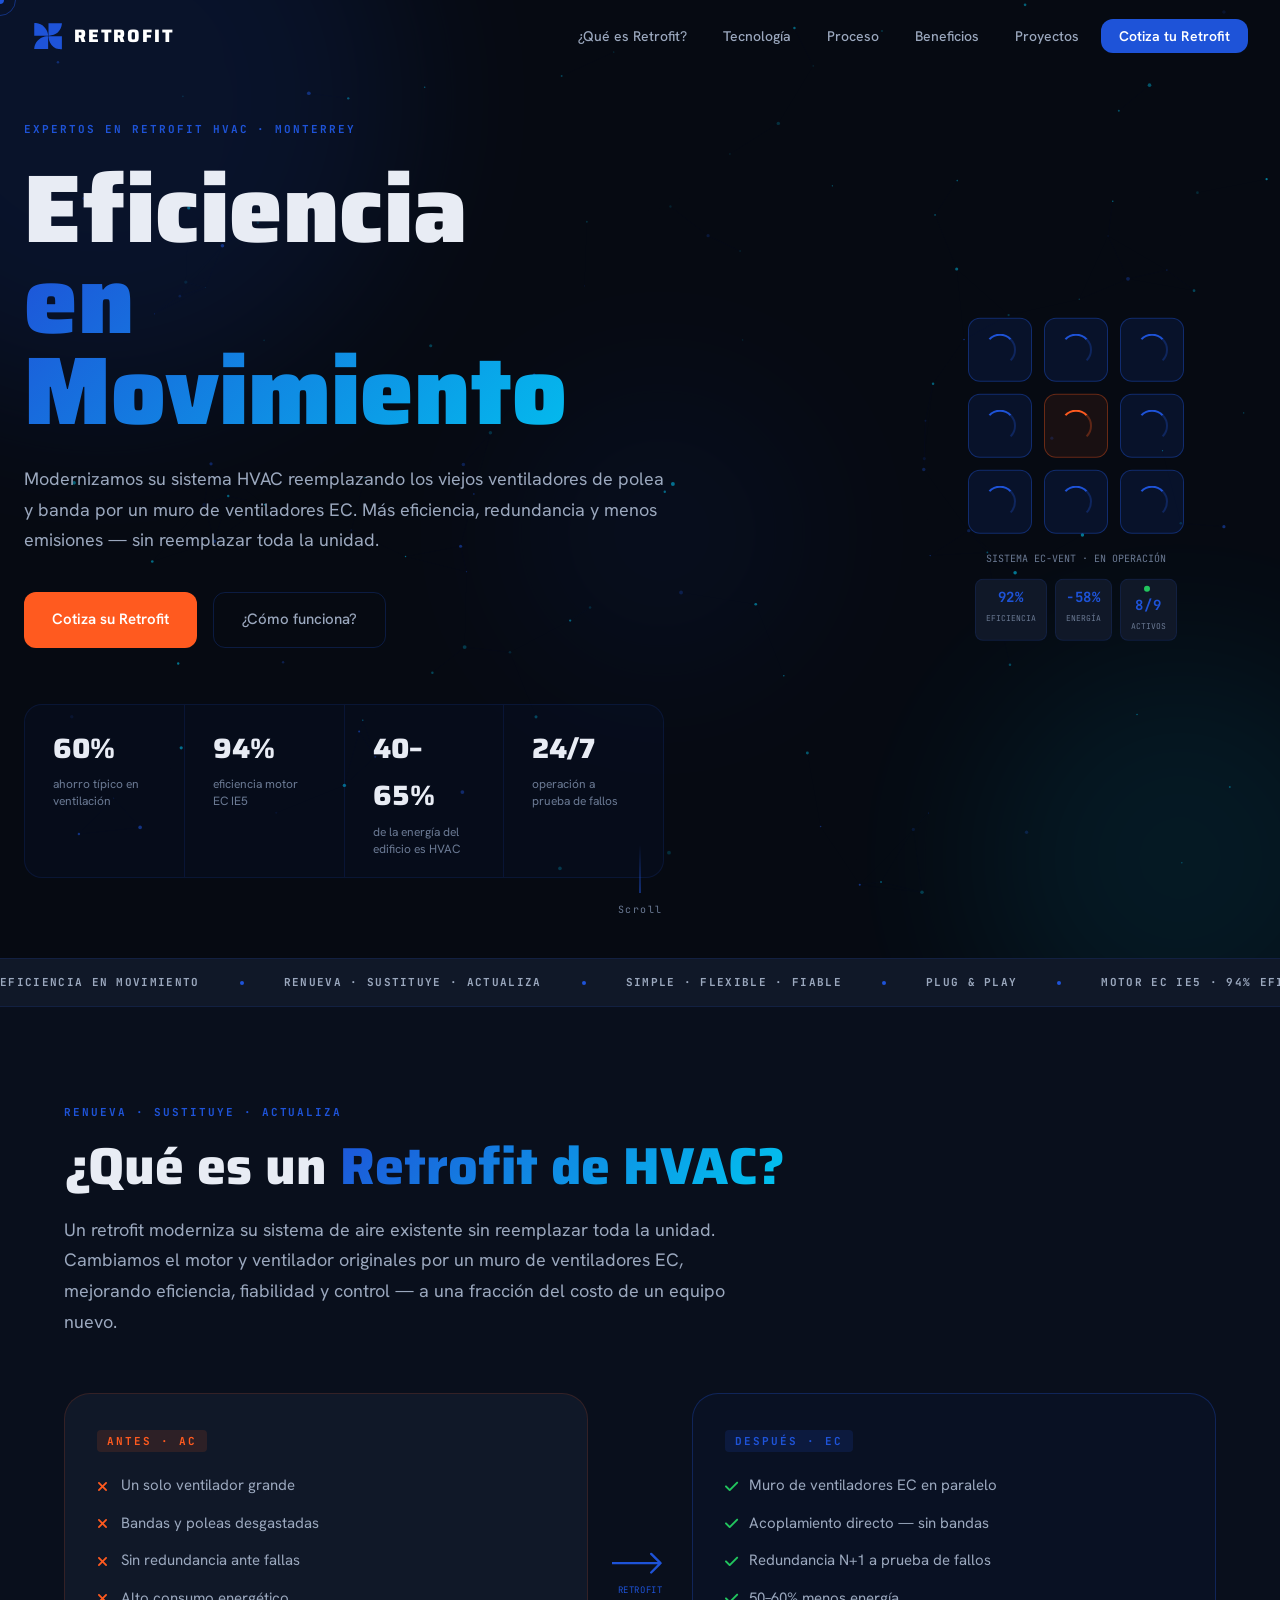
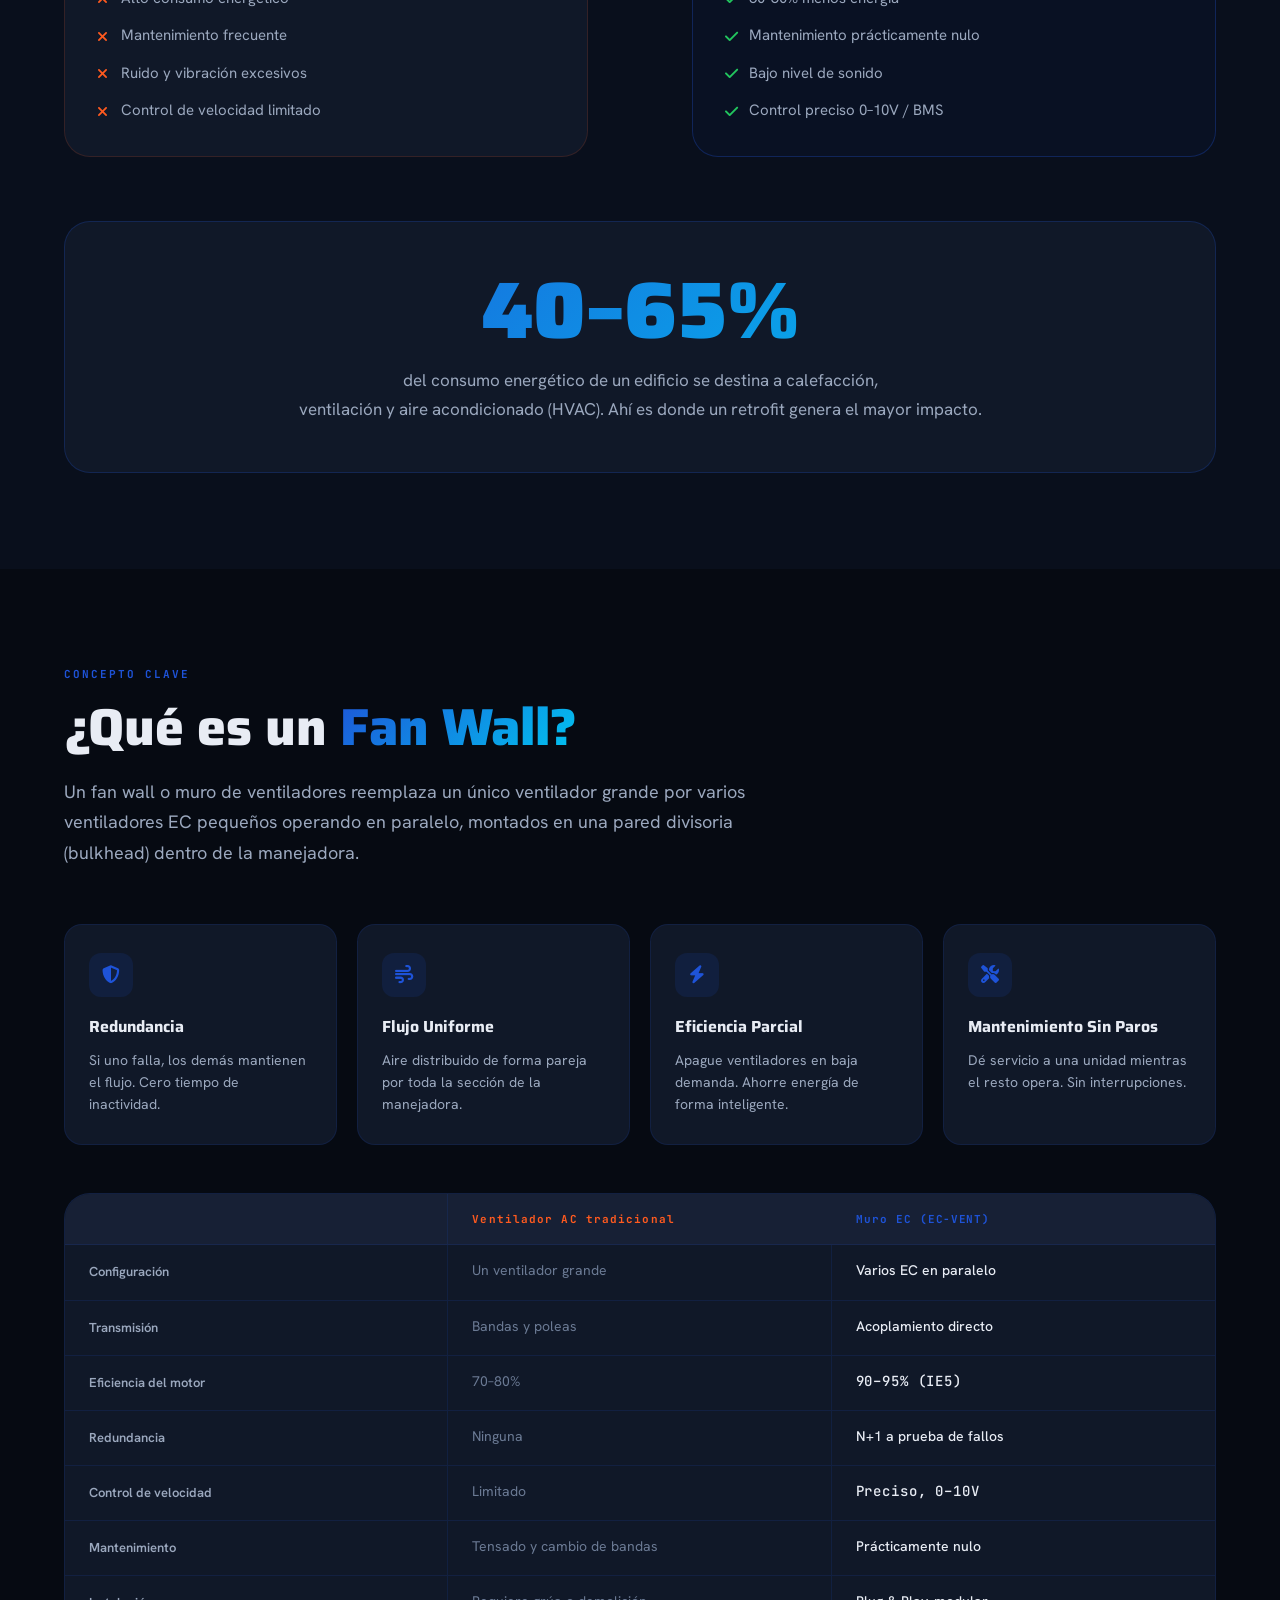
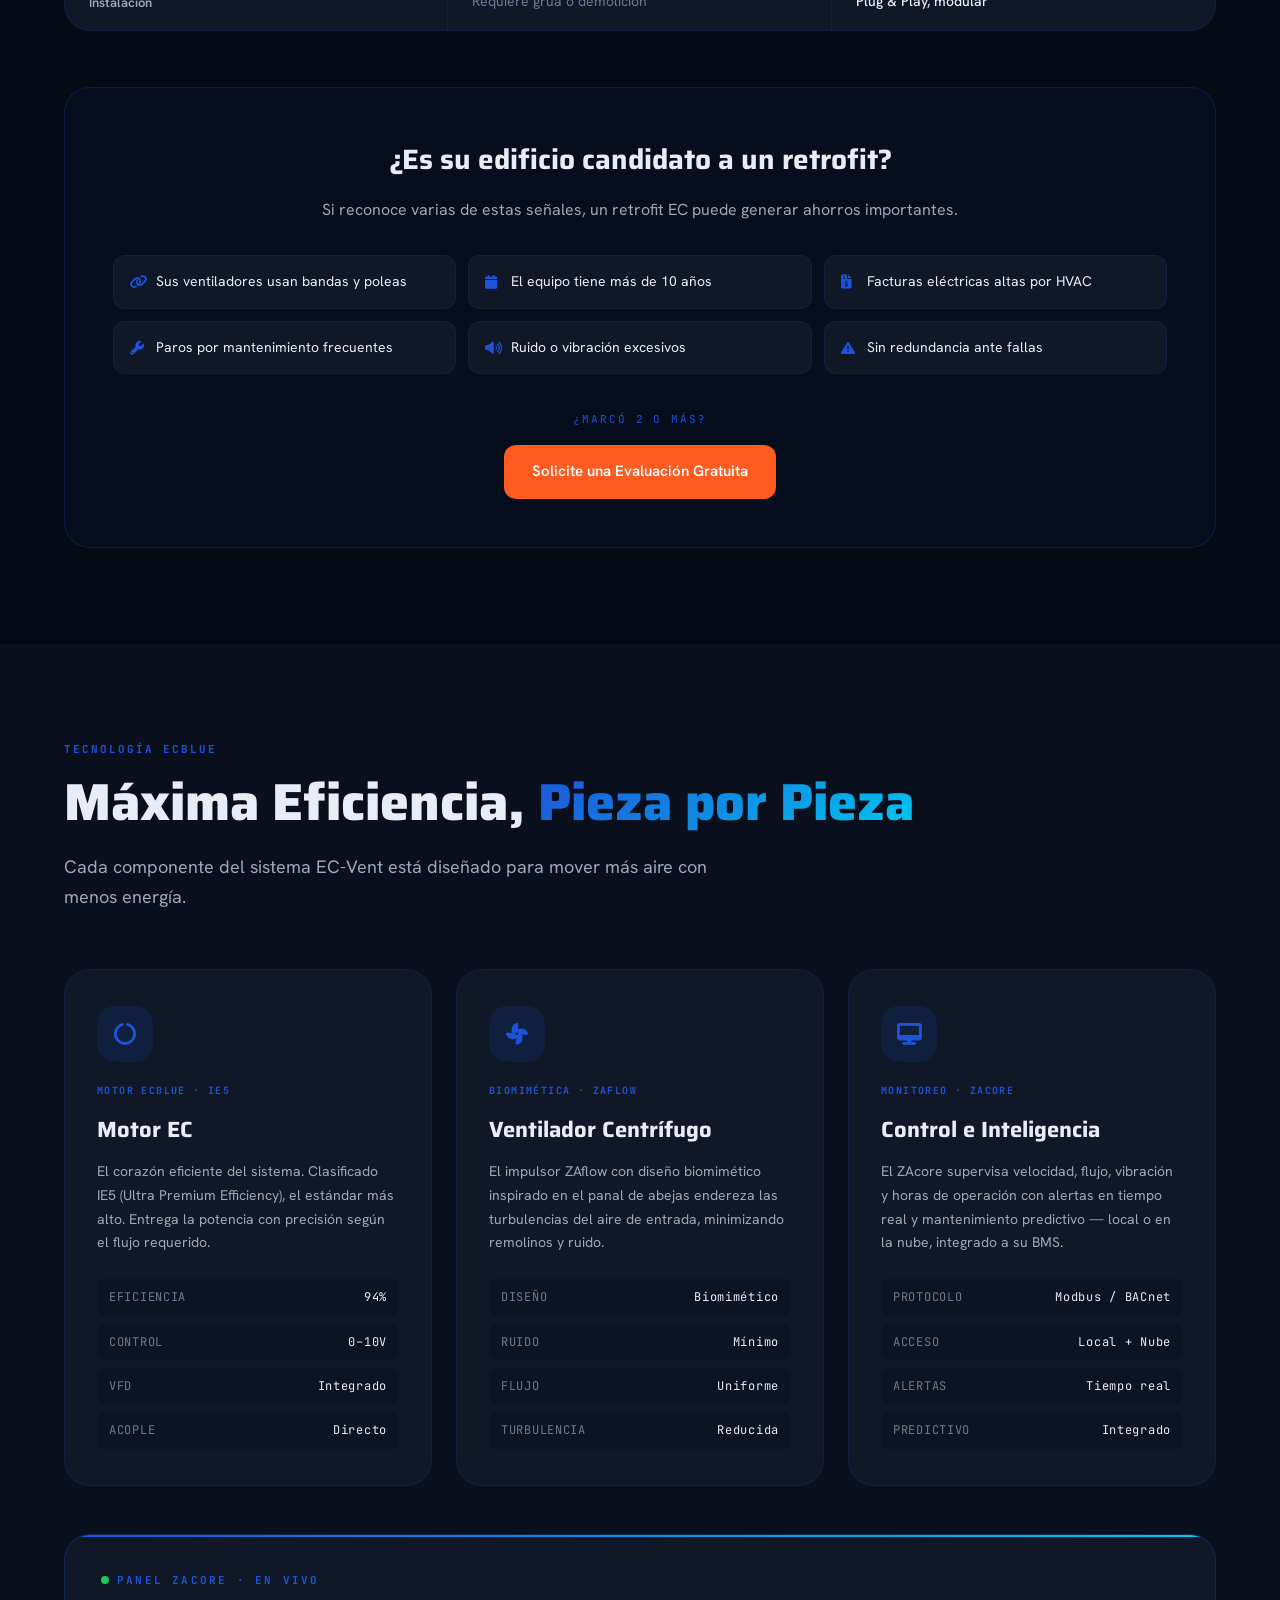
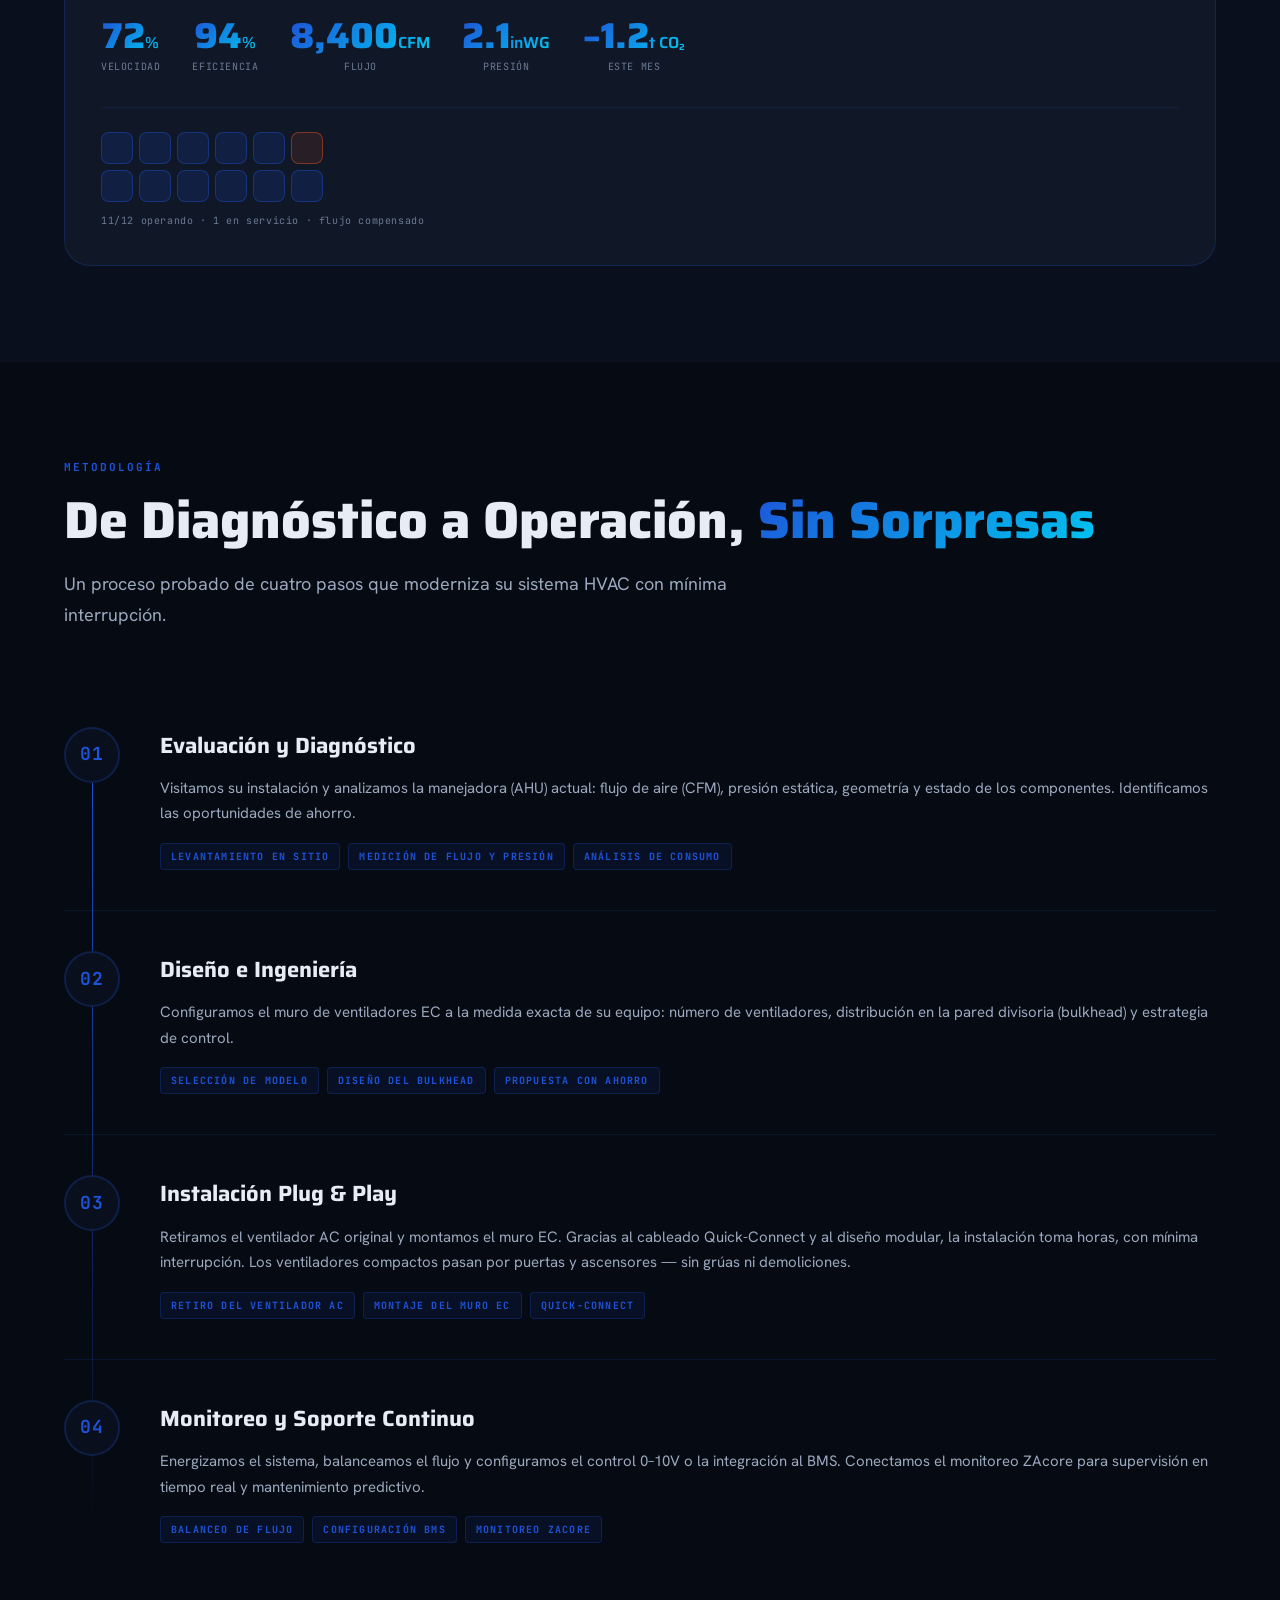
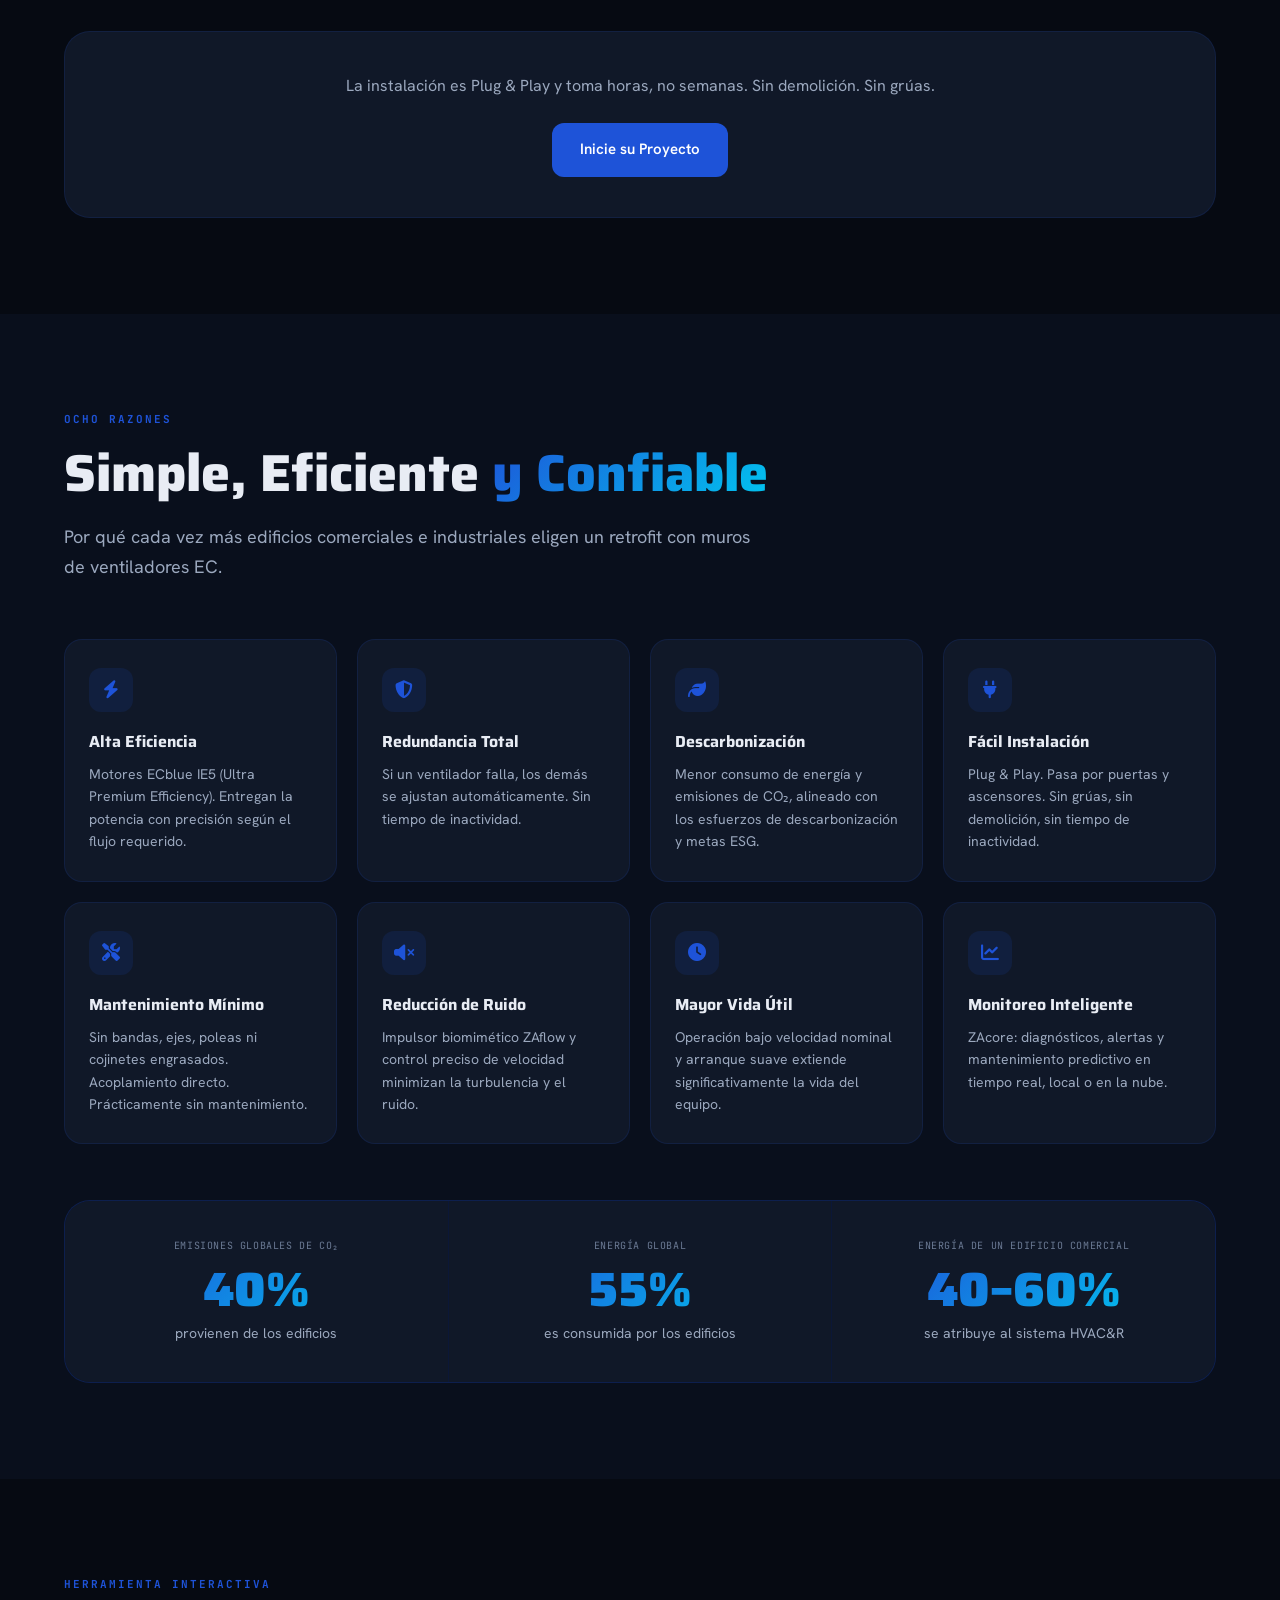
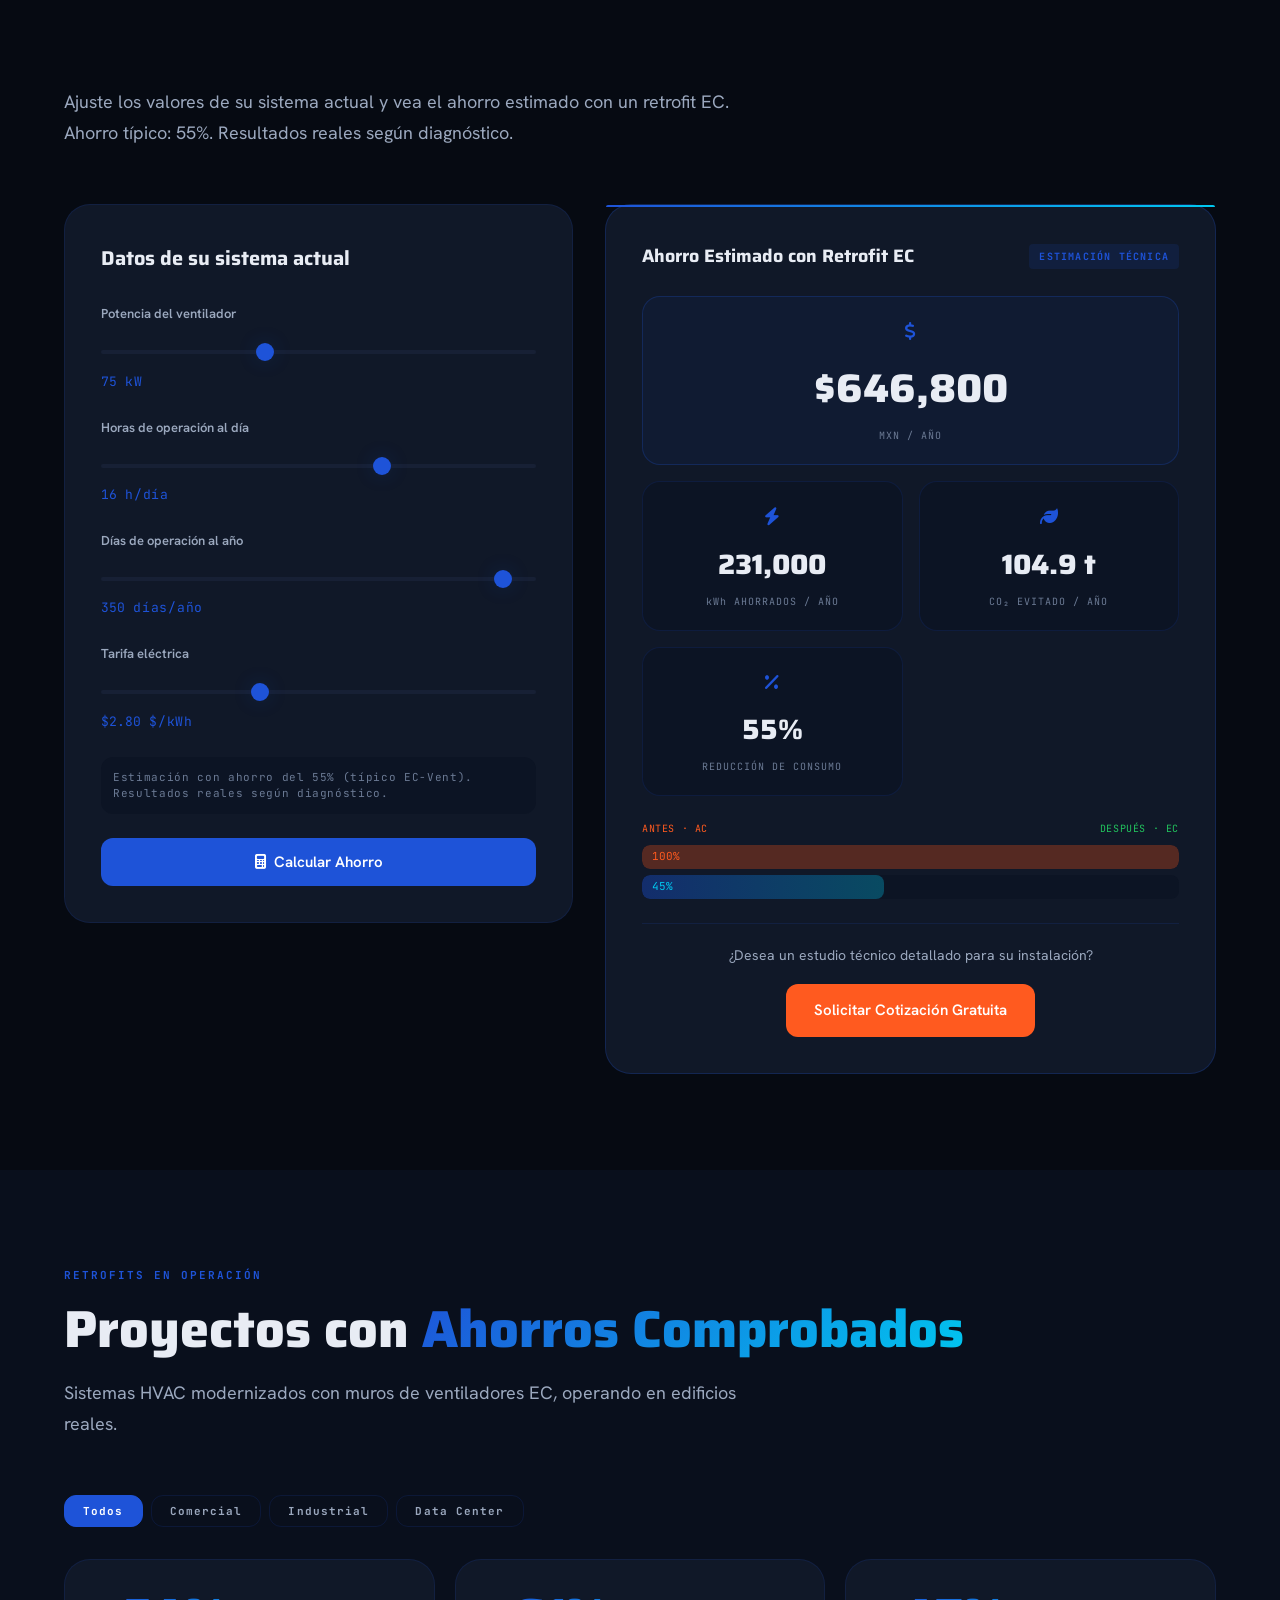
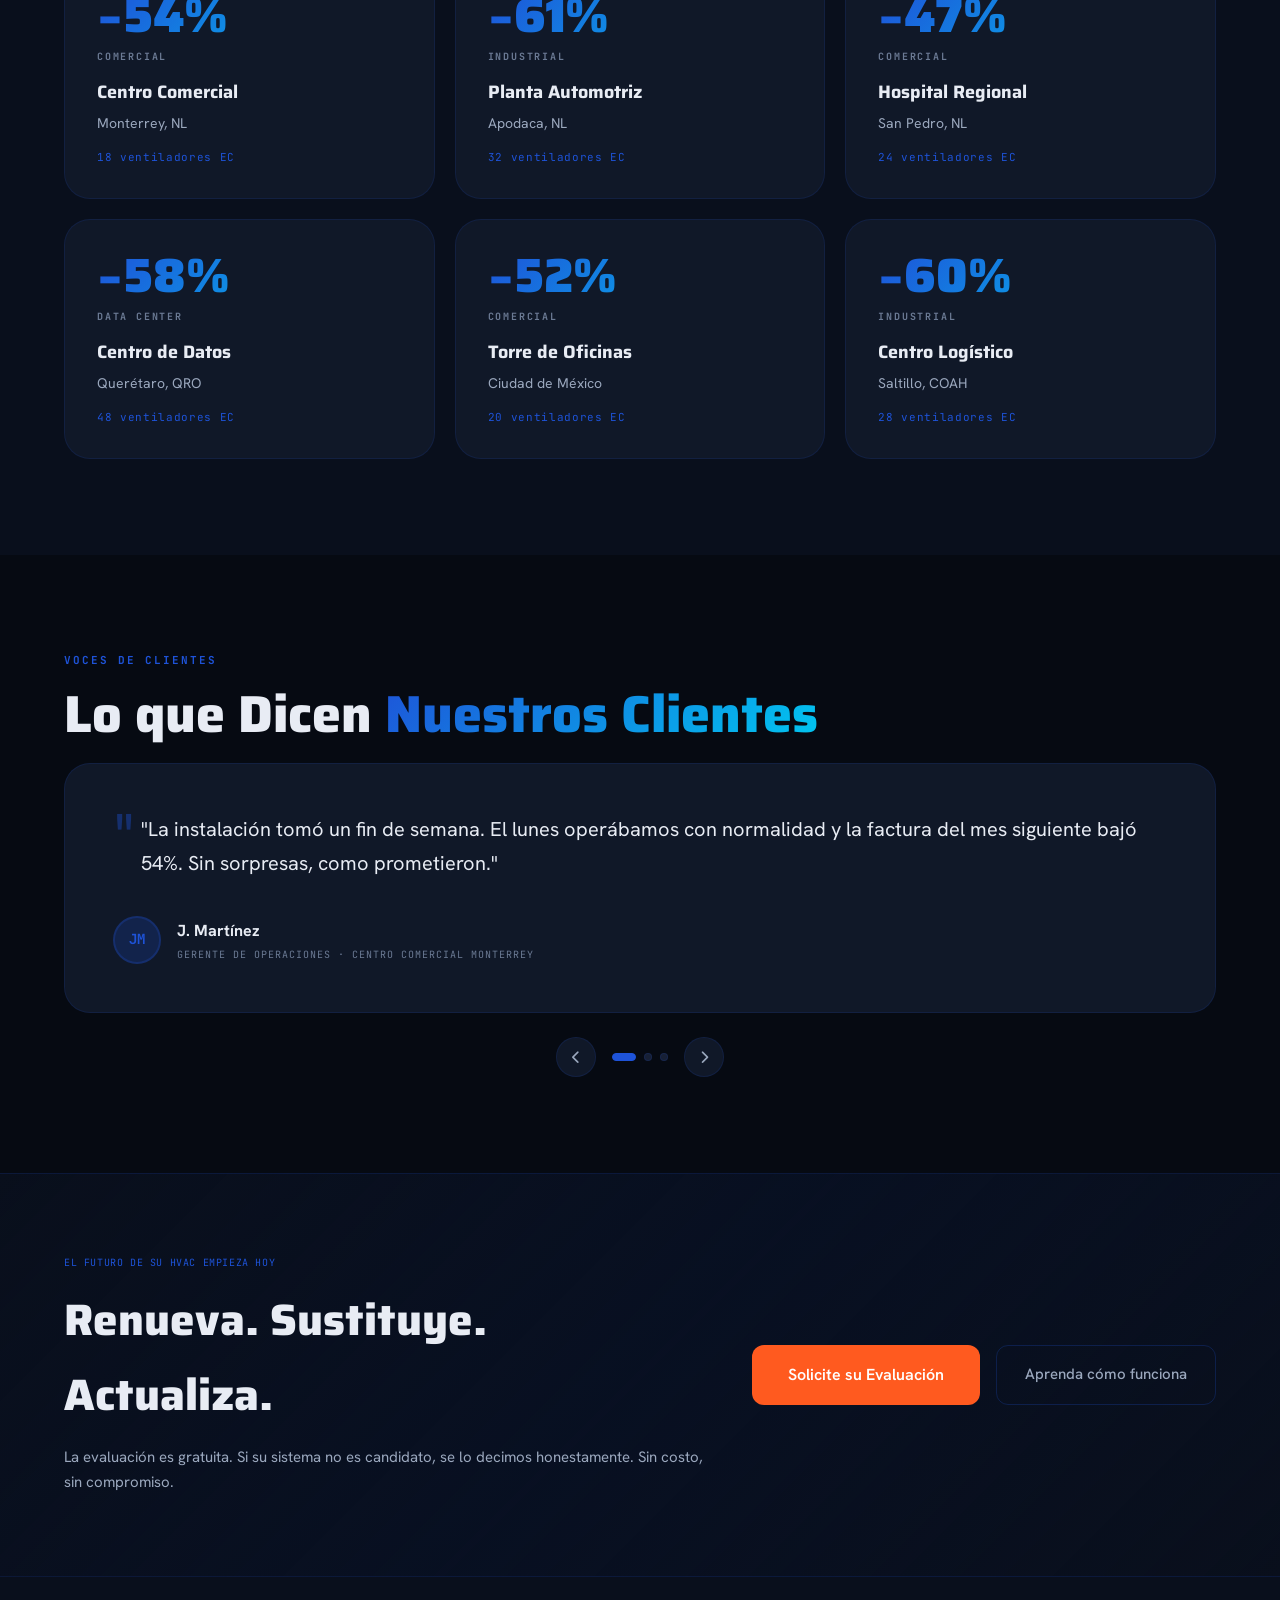
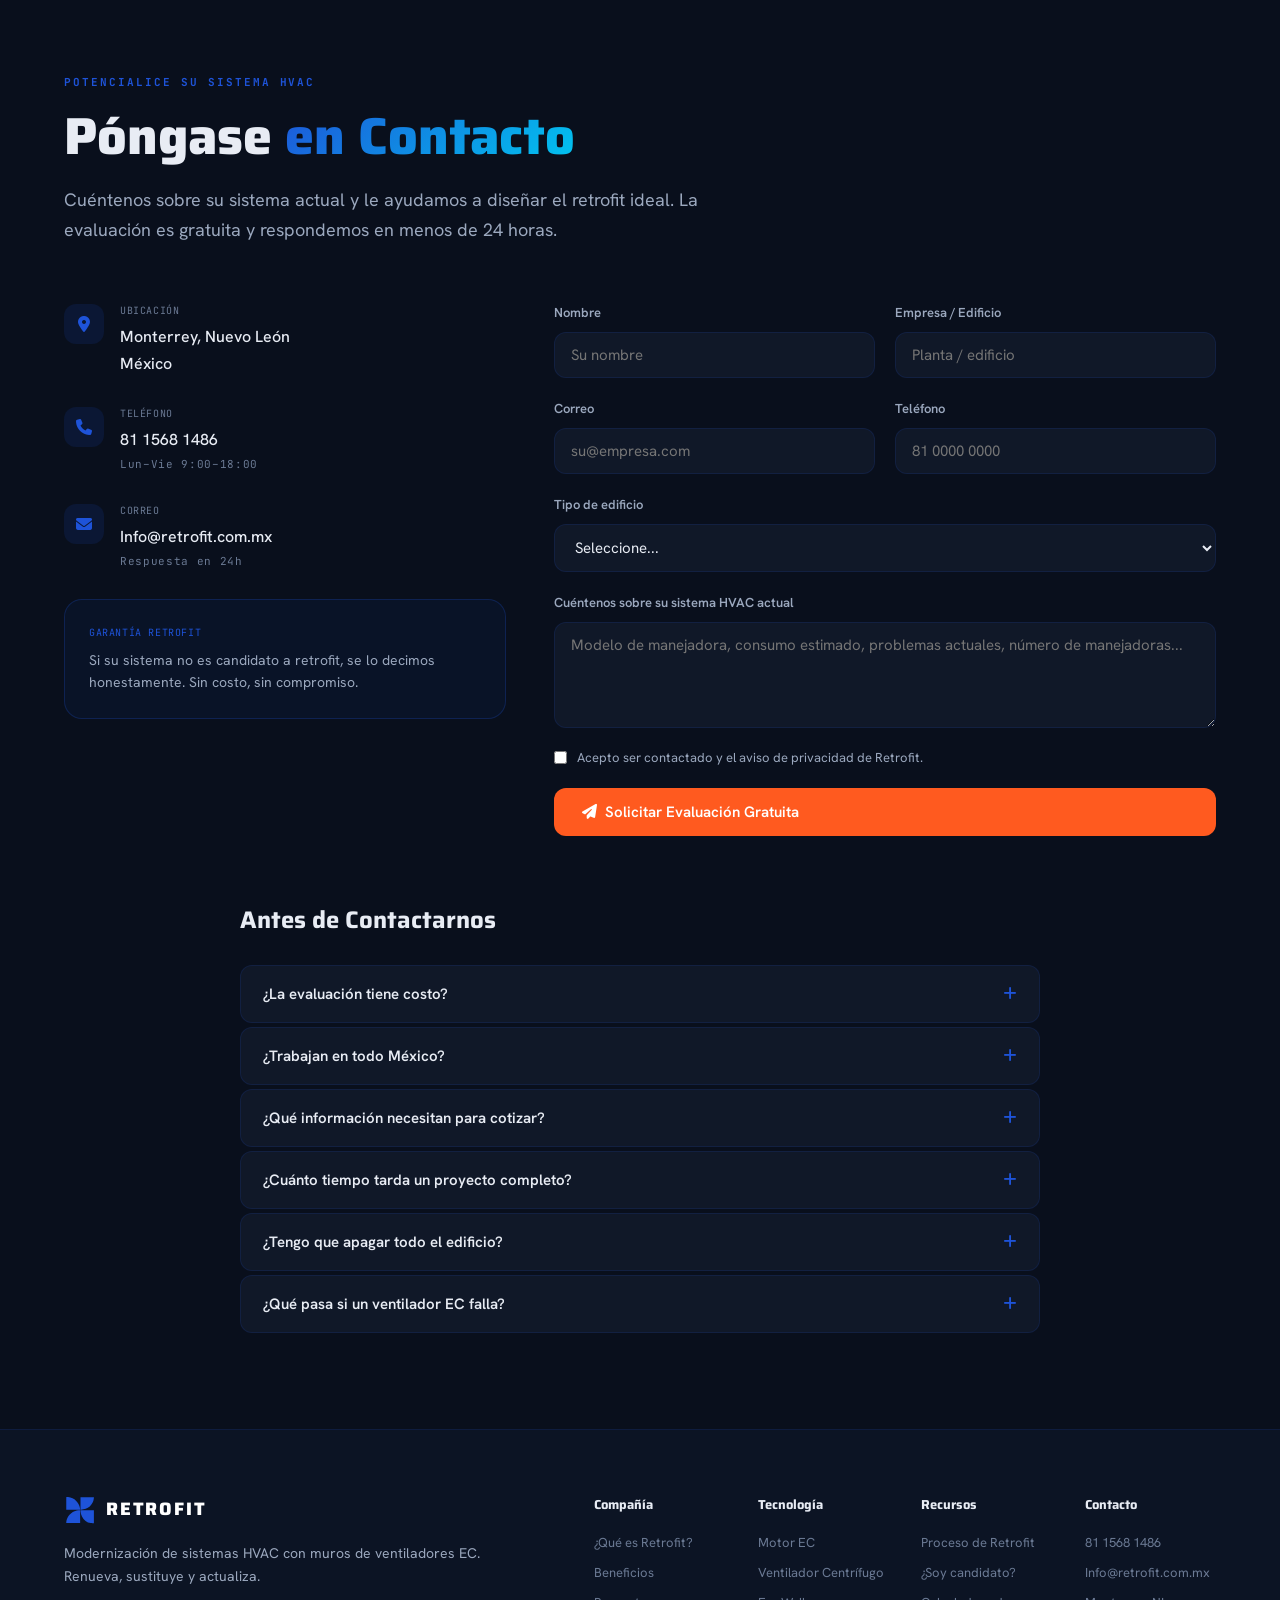
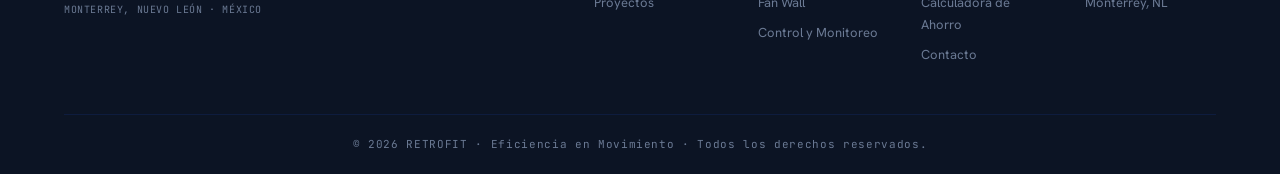
==== commit 425ecadc: "Remove typewriter effect — keep hero title as static "Eficiencia en Movimiento" Co-Authored-By: Clau" ====
--- a/retrofit-todo-en-uno.html
+++ b/retrofit-todo-en-uno.html
@@ -2428,39 +2428,6 @@
   card.addEventListener('mouseleave', () => { card.style.transform = ''; });
 });
 
-/* ─── TYPEWRITER HERO ───────────────────────────────────── */
-const line2 = document.querySelector('.hero-title .line-2');
-if (line2) {
-  const texts = [
-    'en Movimiento',
-    'sin Demolición',
-    'Plug & Play',
-    'con Redundancia N+1',
-    'desde el Día Uno',
-  ];
-  let textIdx = 0, charIdx = 0, isDeleting = false;
-  line2.textContent = texts[0];
-
-  function typeWriter() {
-    const full = texts[textIdx];
-    if (isDeleting) {
-      line2.textContent = full.substring(0, charIdx - 1);
-      charIdx--;
-    } else {
-      line2.textContent = full.substring(0, charIdx + 1);
-      charIdx++;
-    }
-    let delay = isDeleting ? 45 : 85;
-    if (!isDeleting && charIdx === full.length) { delay = 2800; isDeleting = true; }
-    if (isDeleting && charIdx === 0) {
-      isDeleting = false;
-      textIdx = (textIdx + 1) % texts.length;
-      delay = 300;
-    }
-    setTimeout(typeWriter, delay);
-  }
-  setTimeout(typeWriter, 3500);
-}
 
 /* ─── HERO STATS COUNTER ────────────────────────────────── */
 const heroStatObserver = new IntersectionObserver((entries) => {
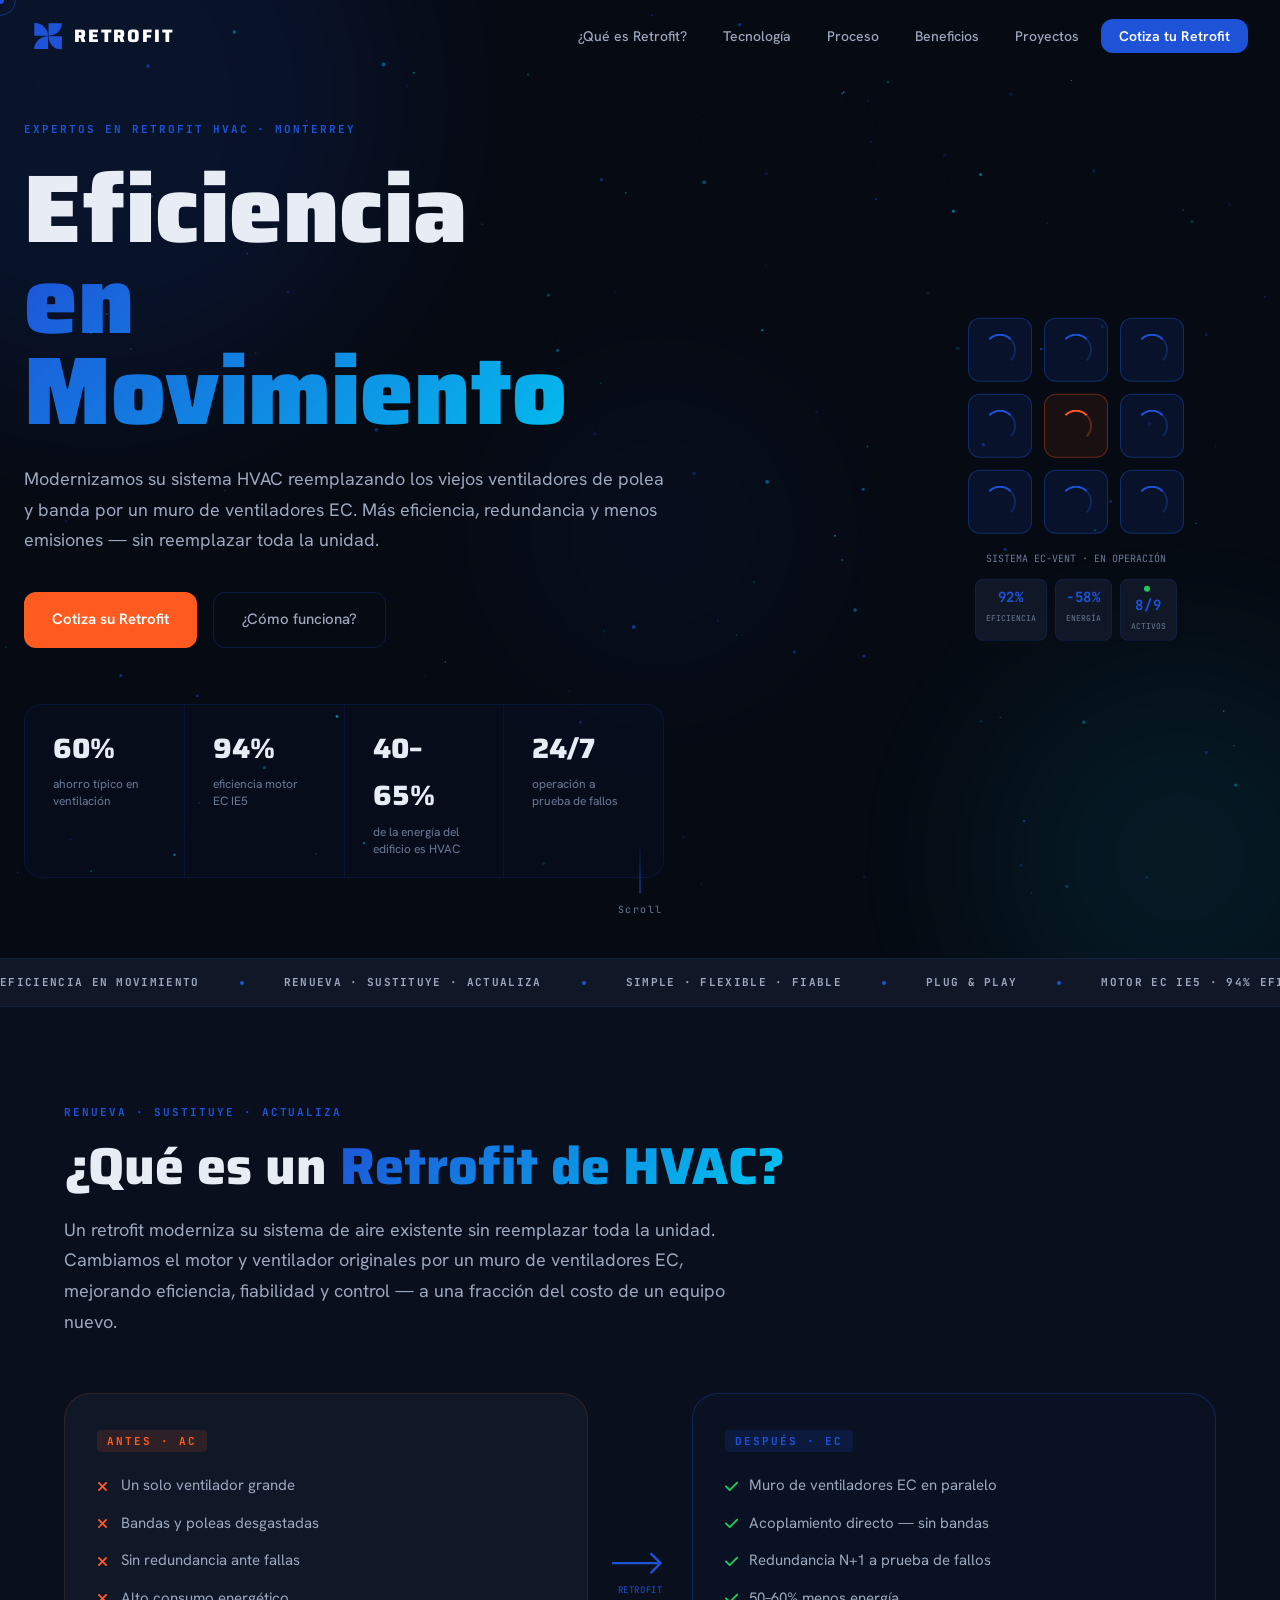
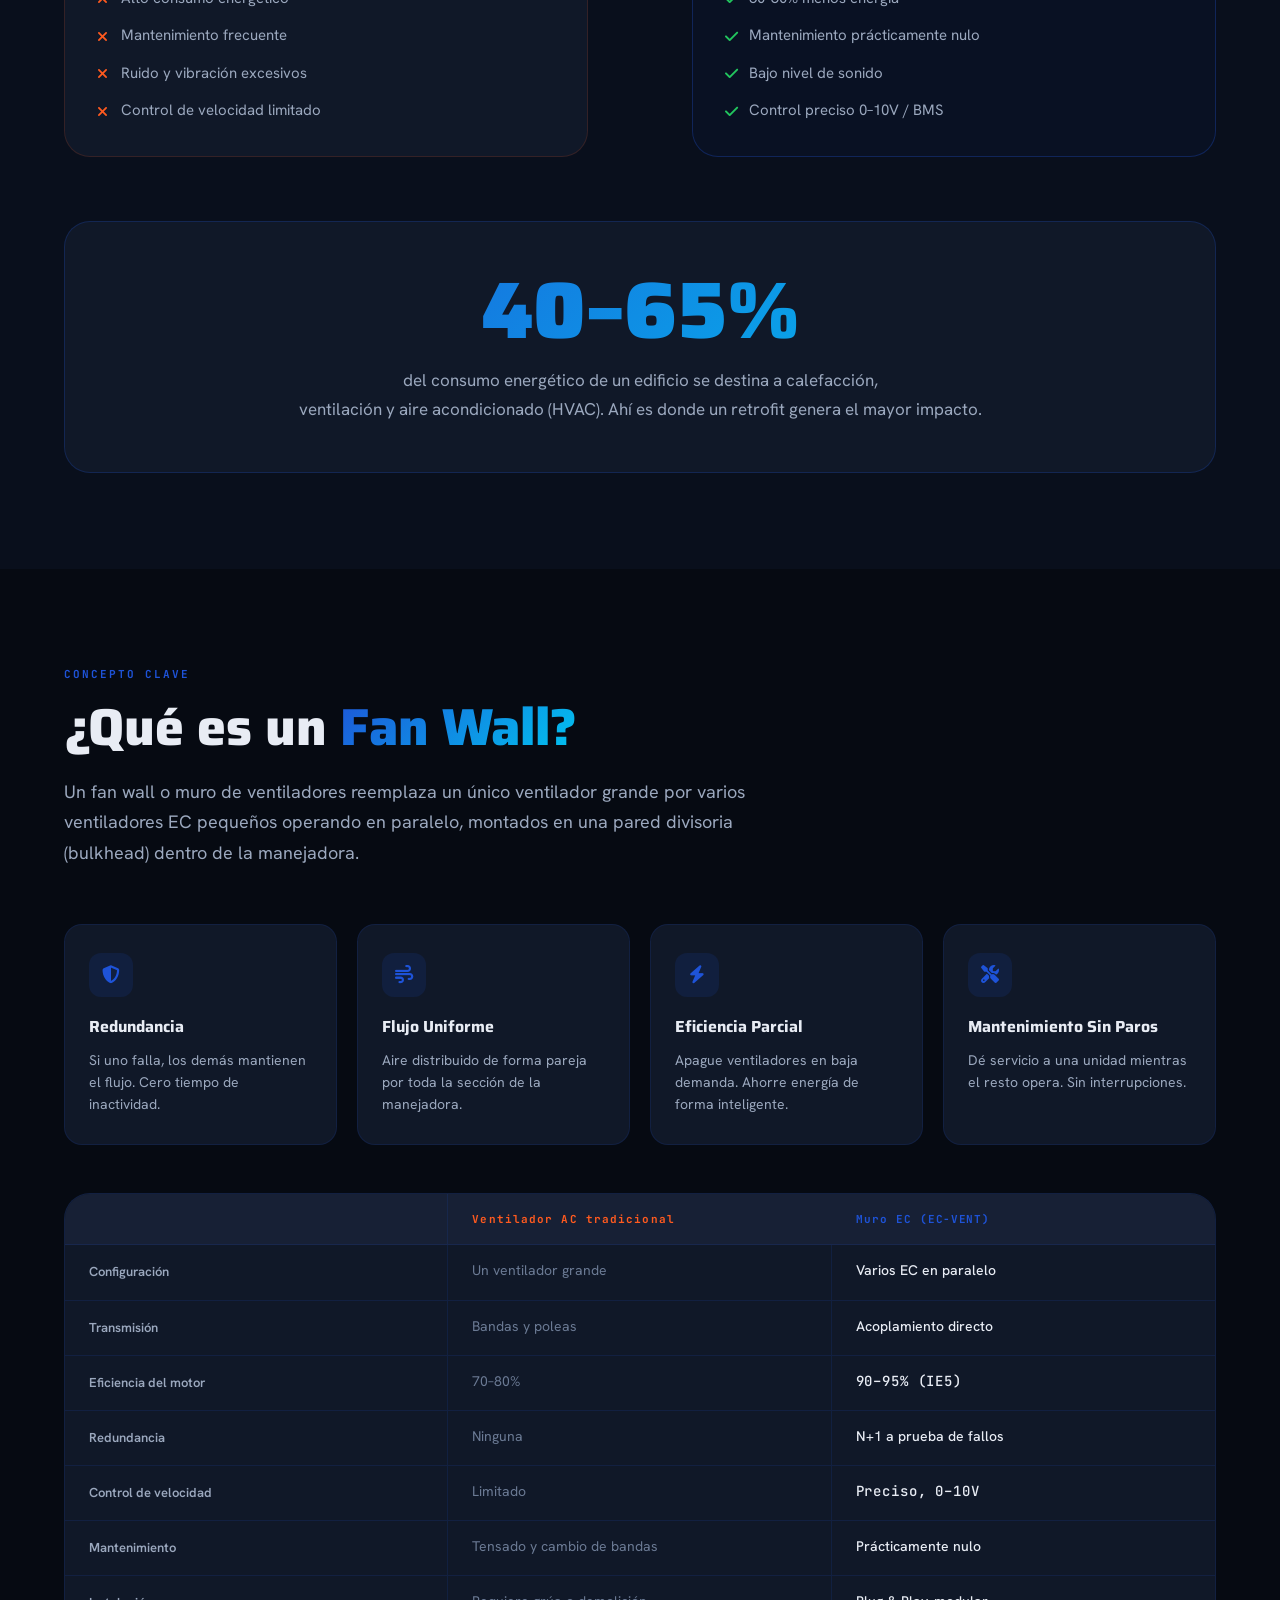
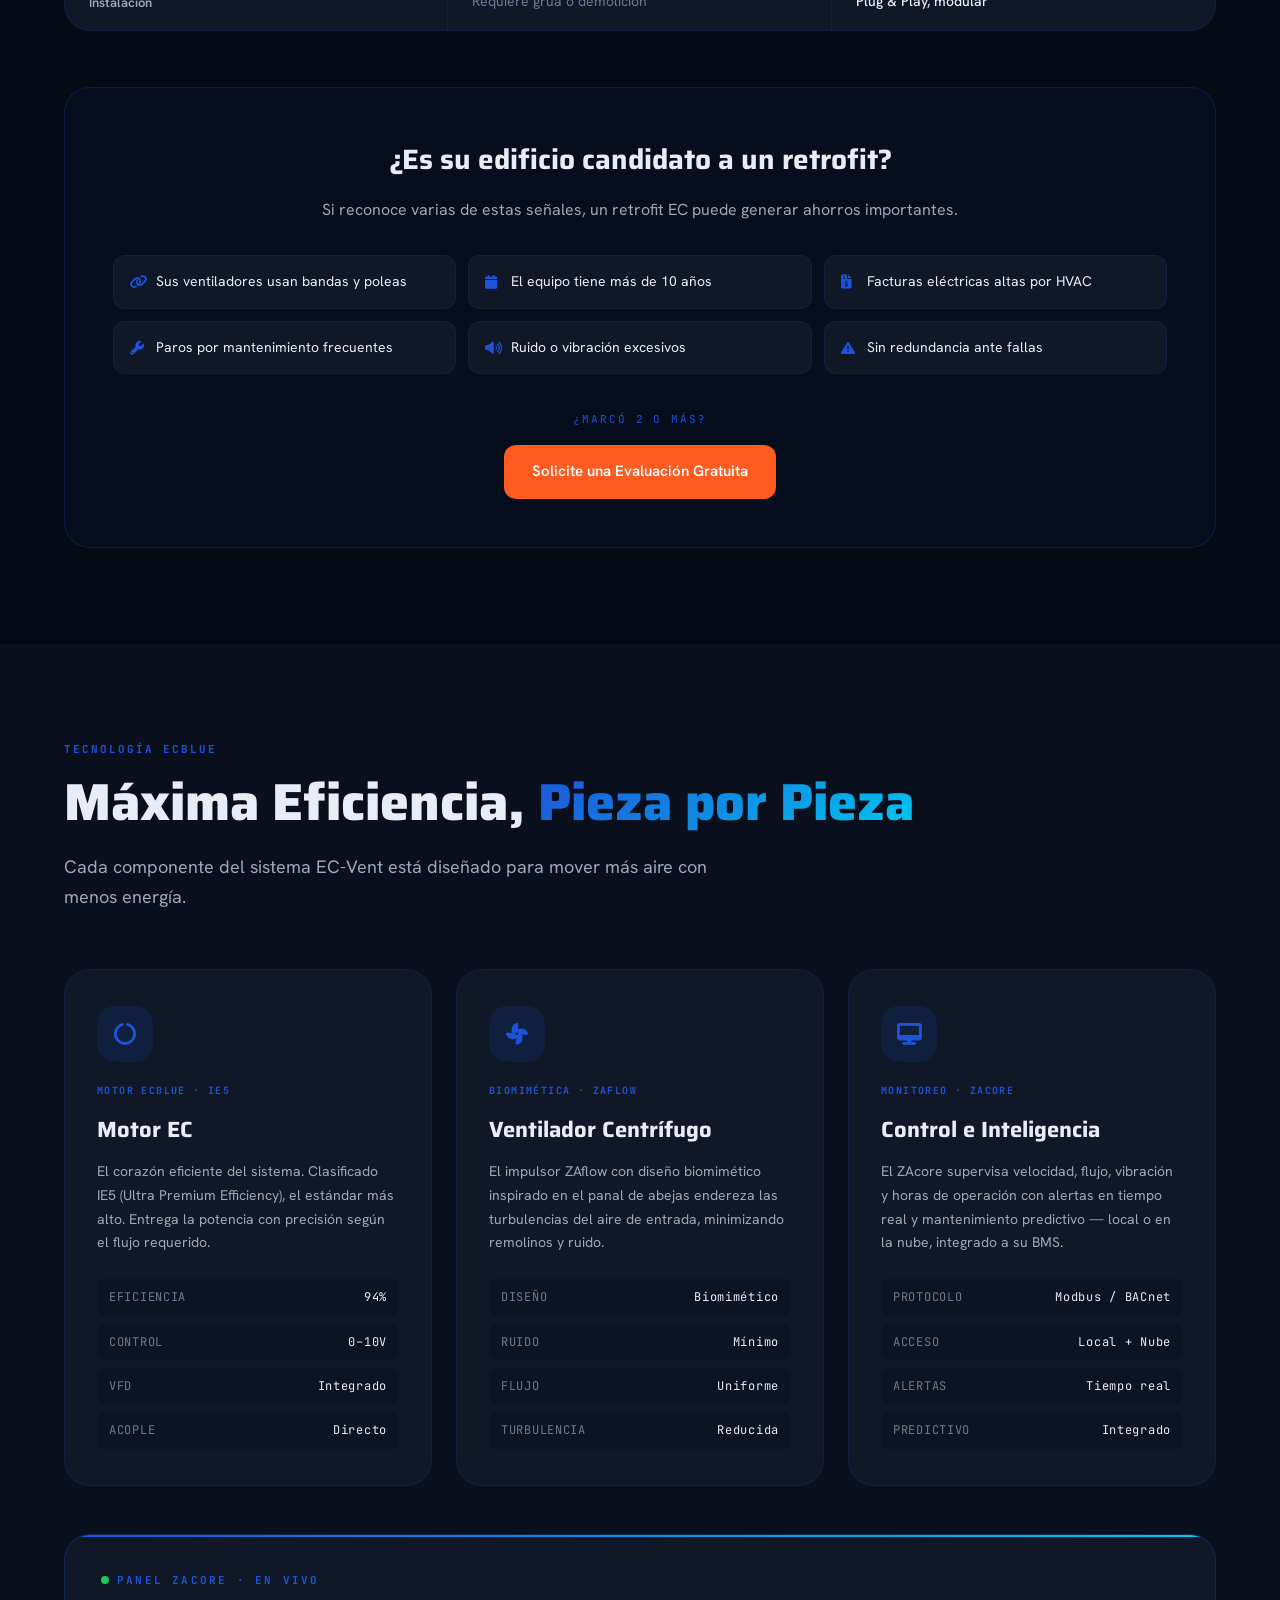
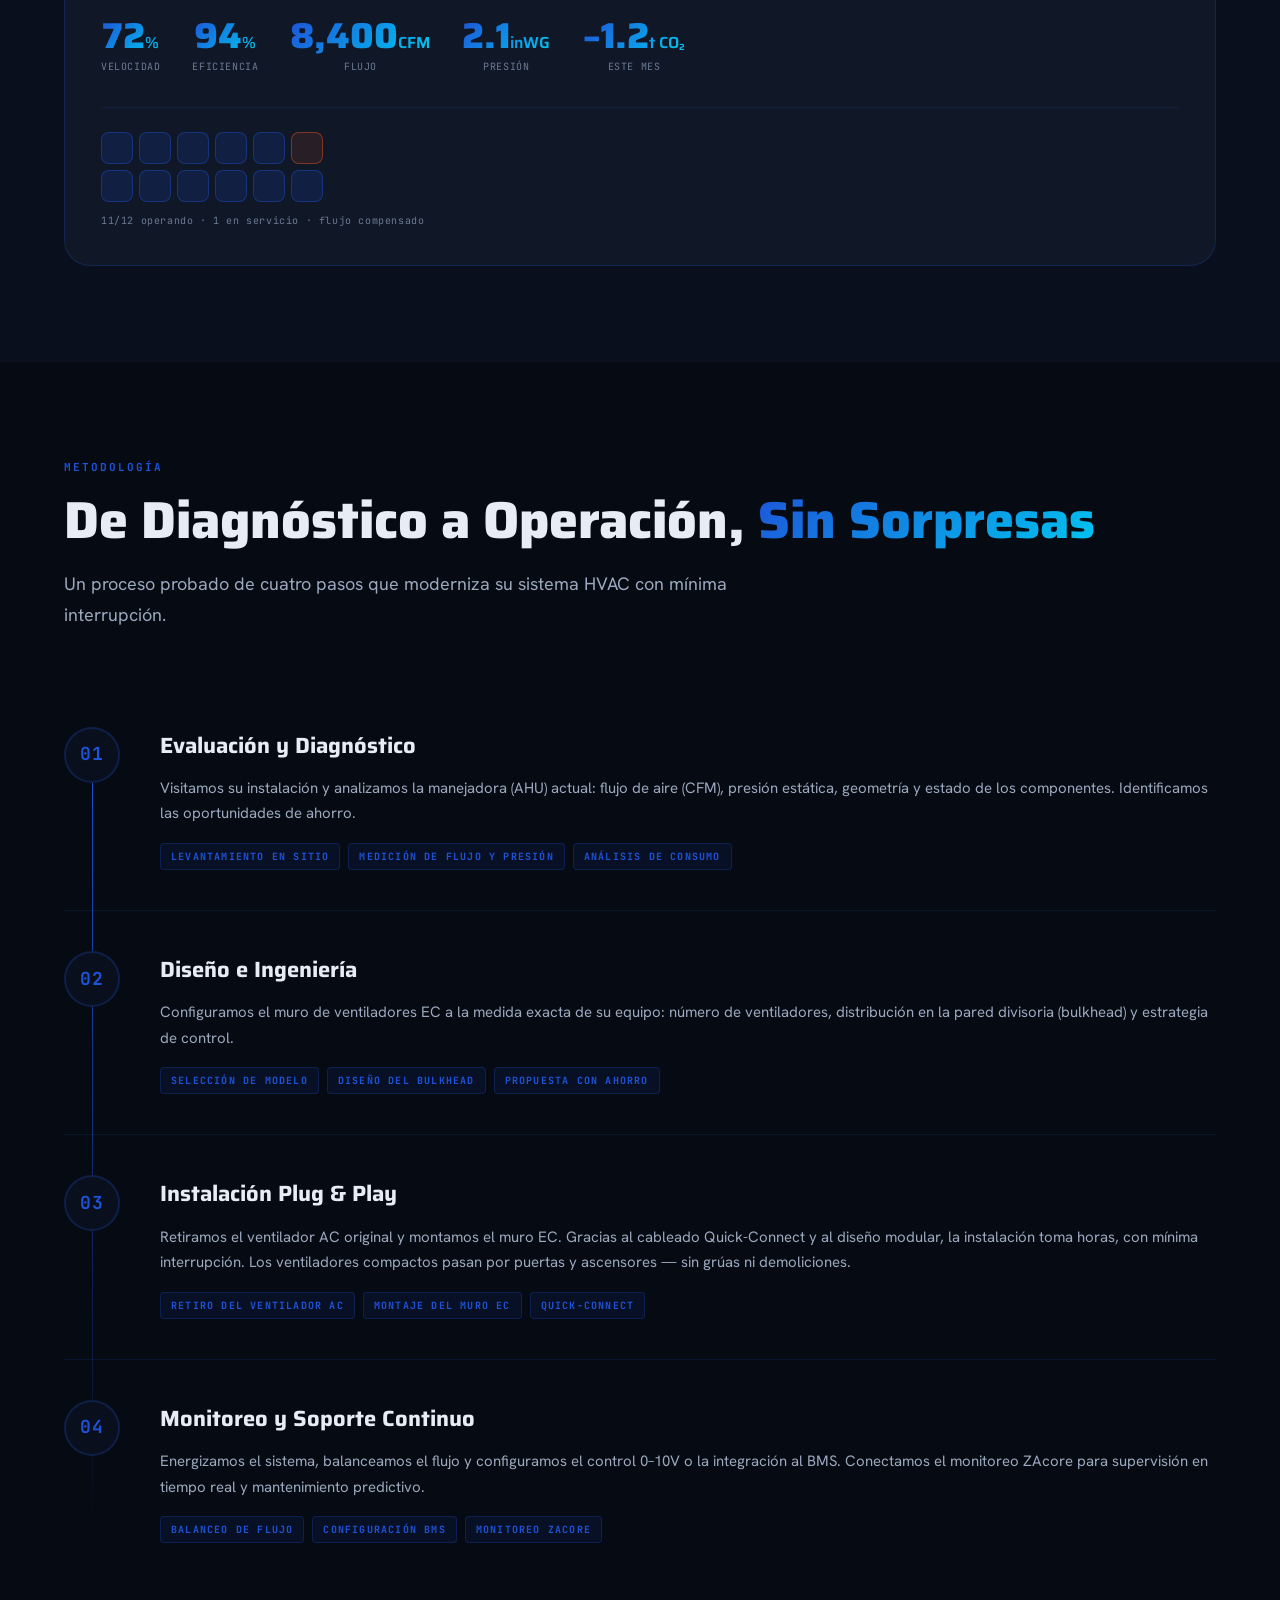
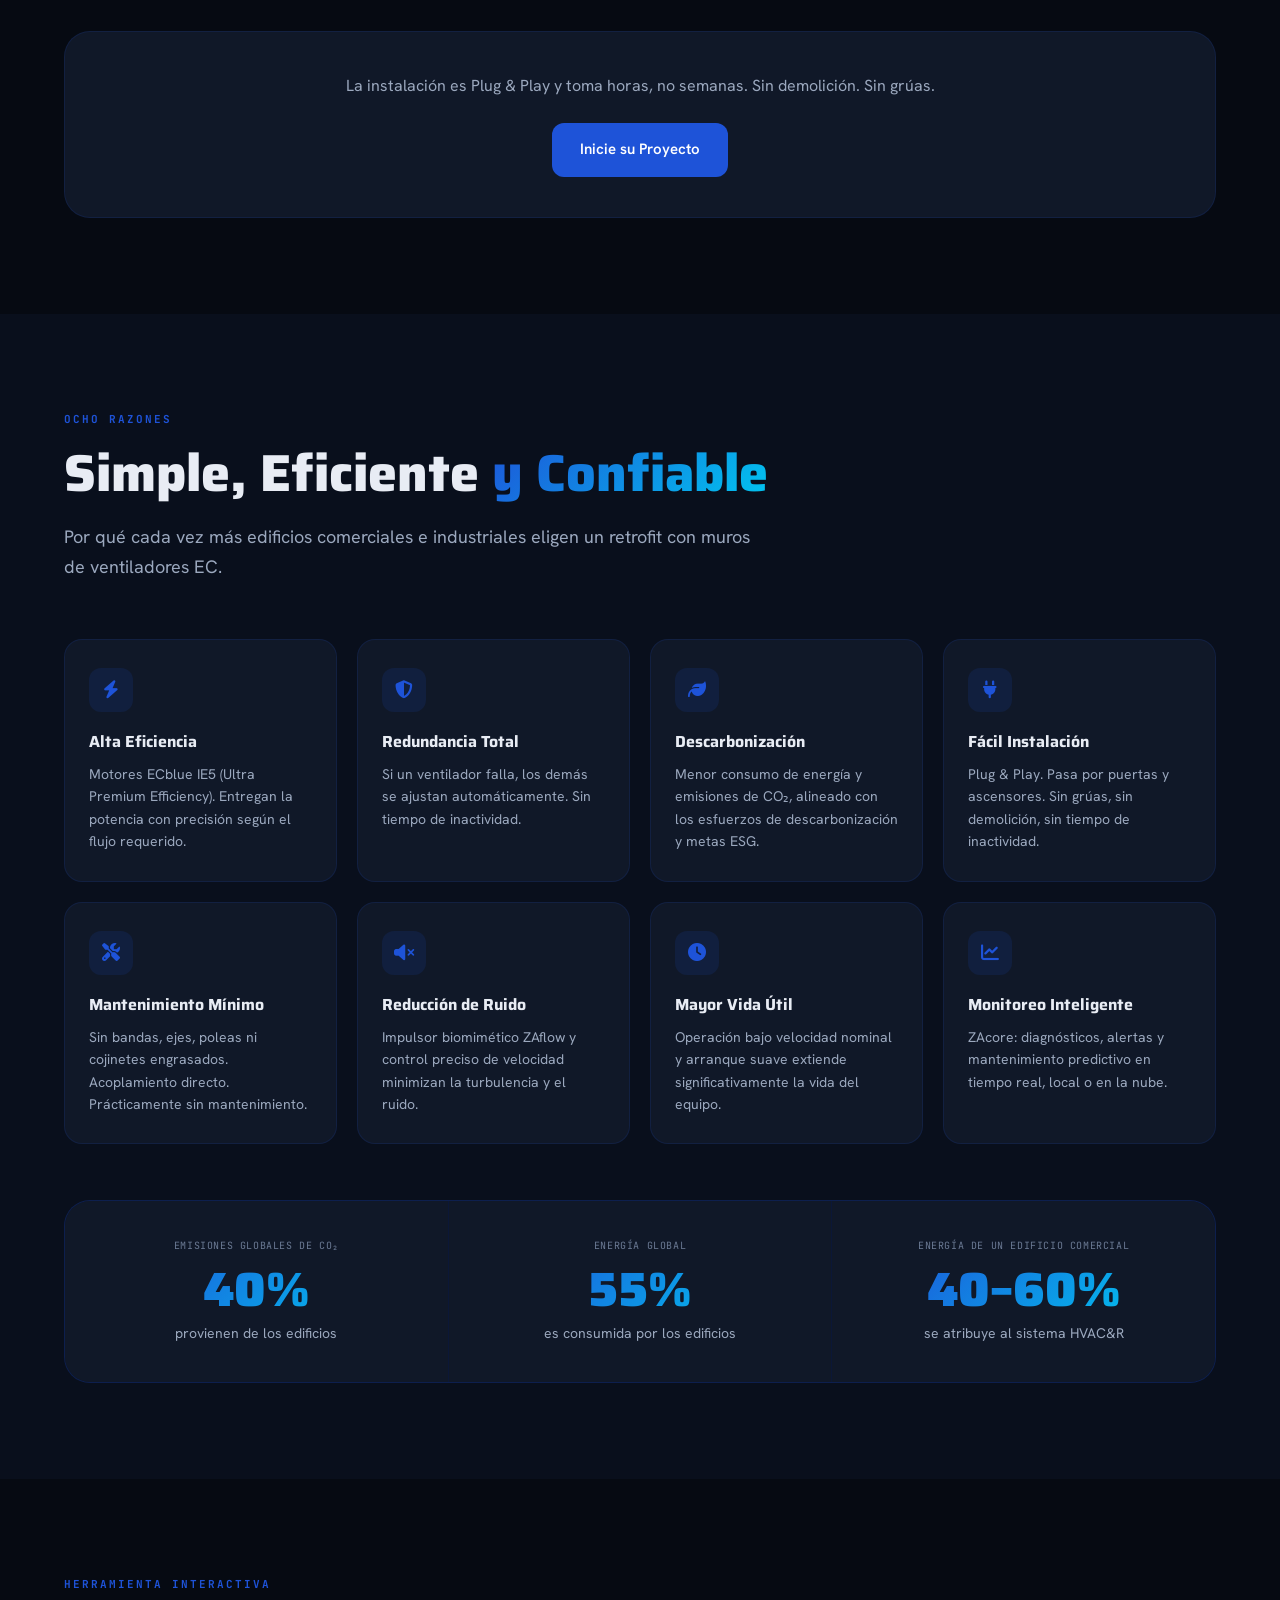
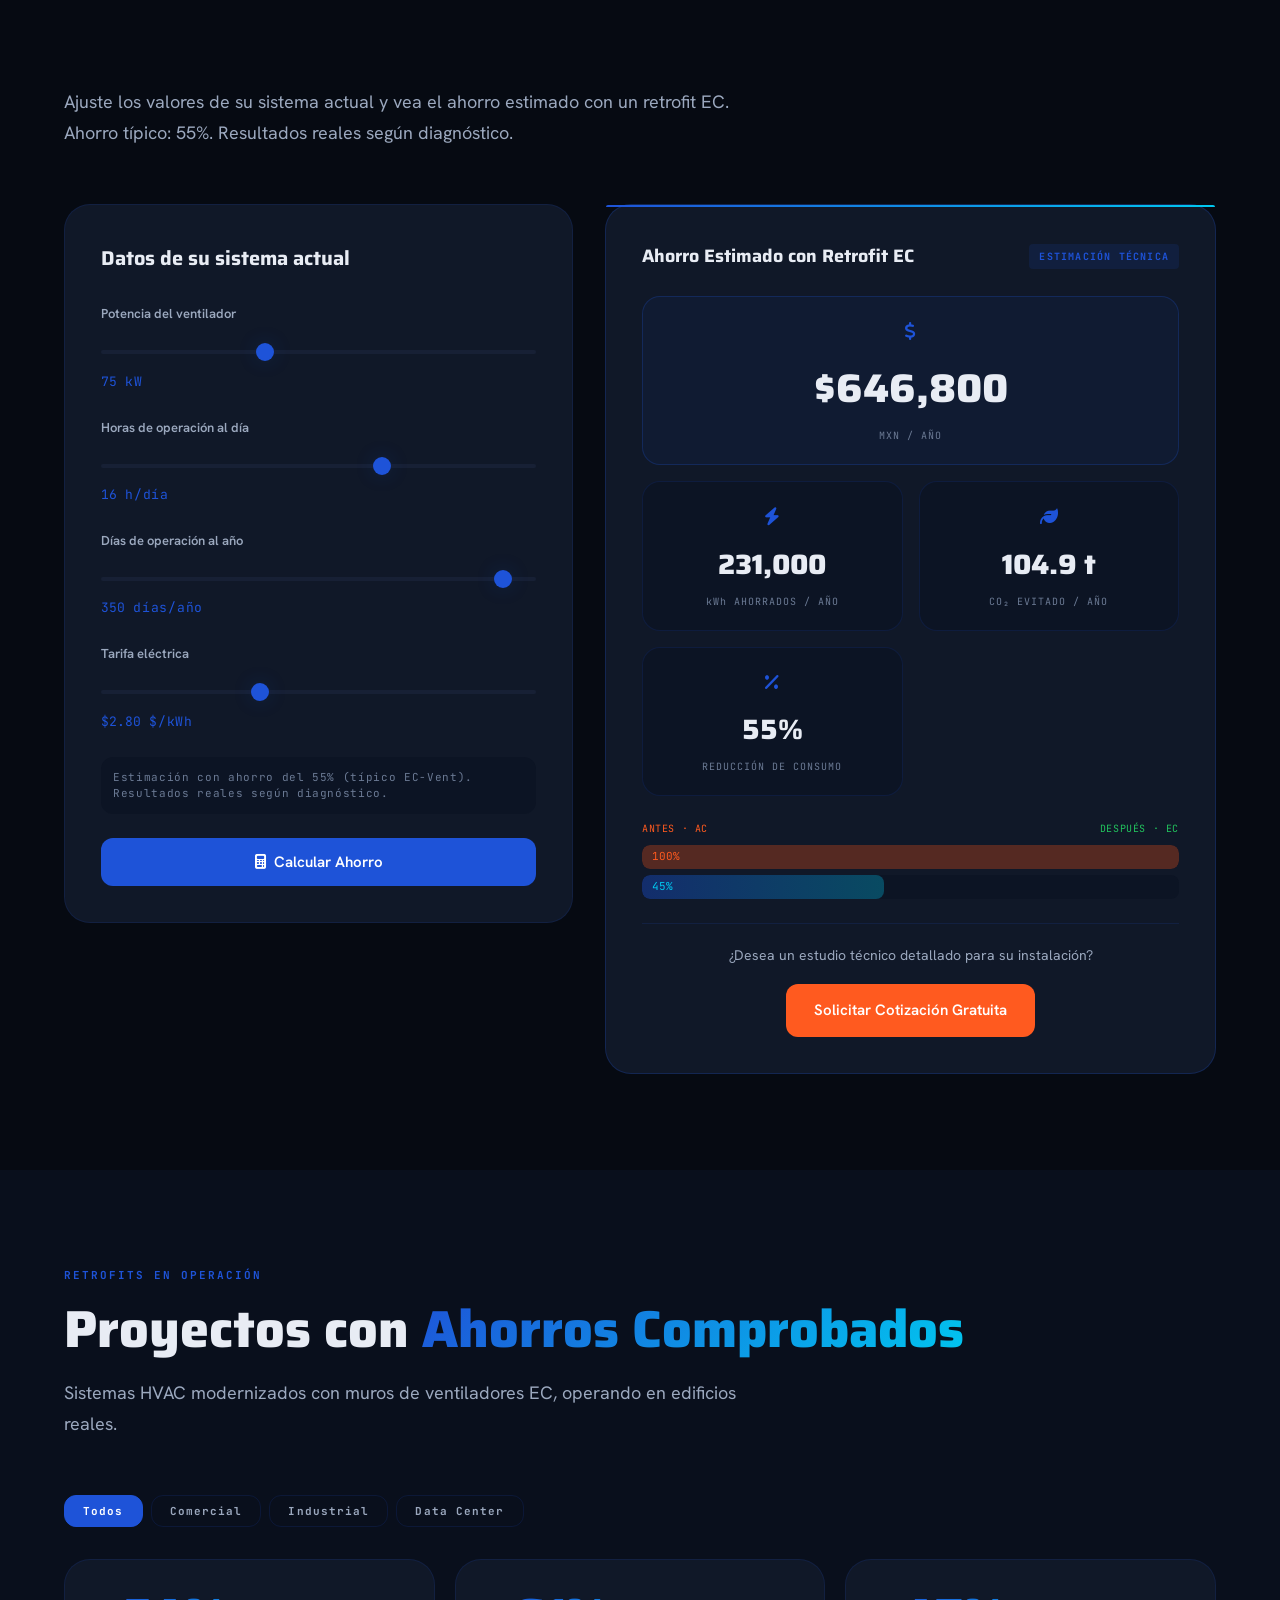
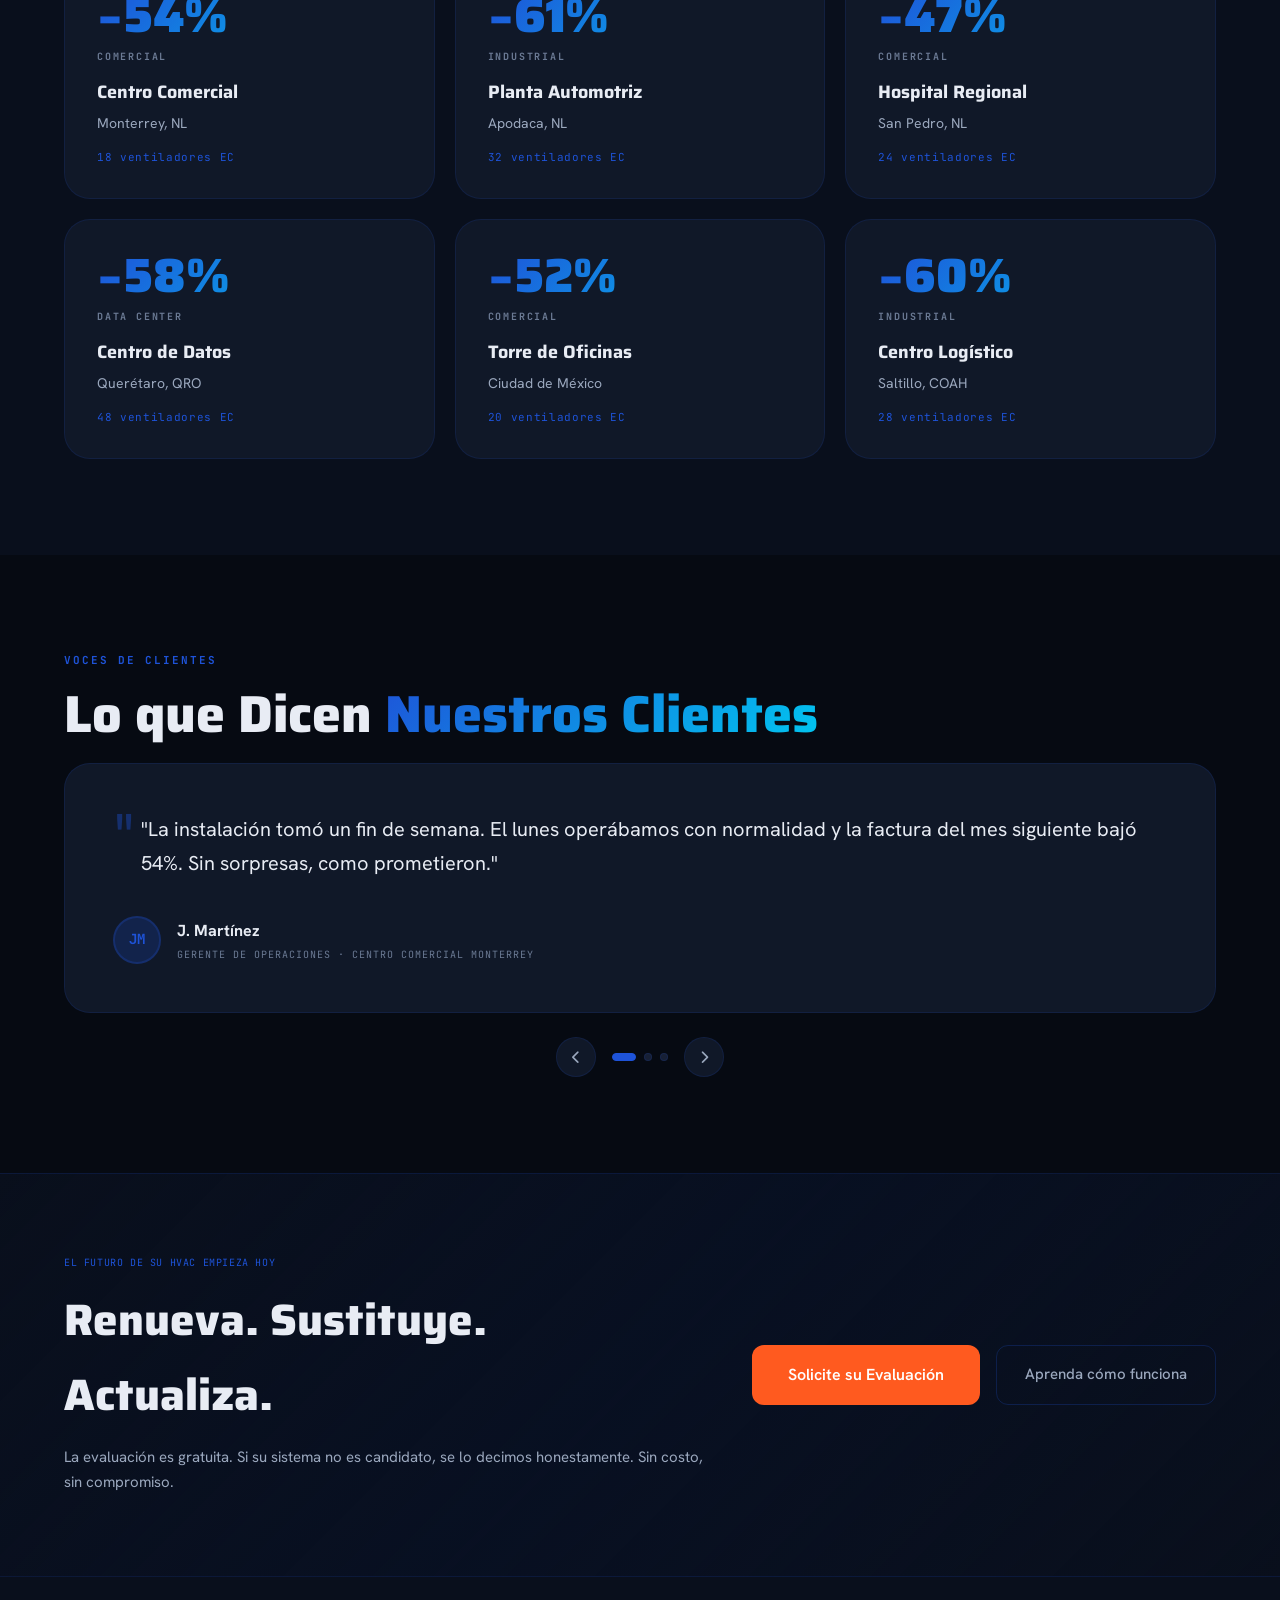
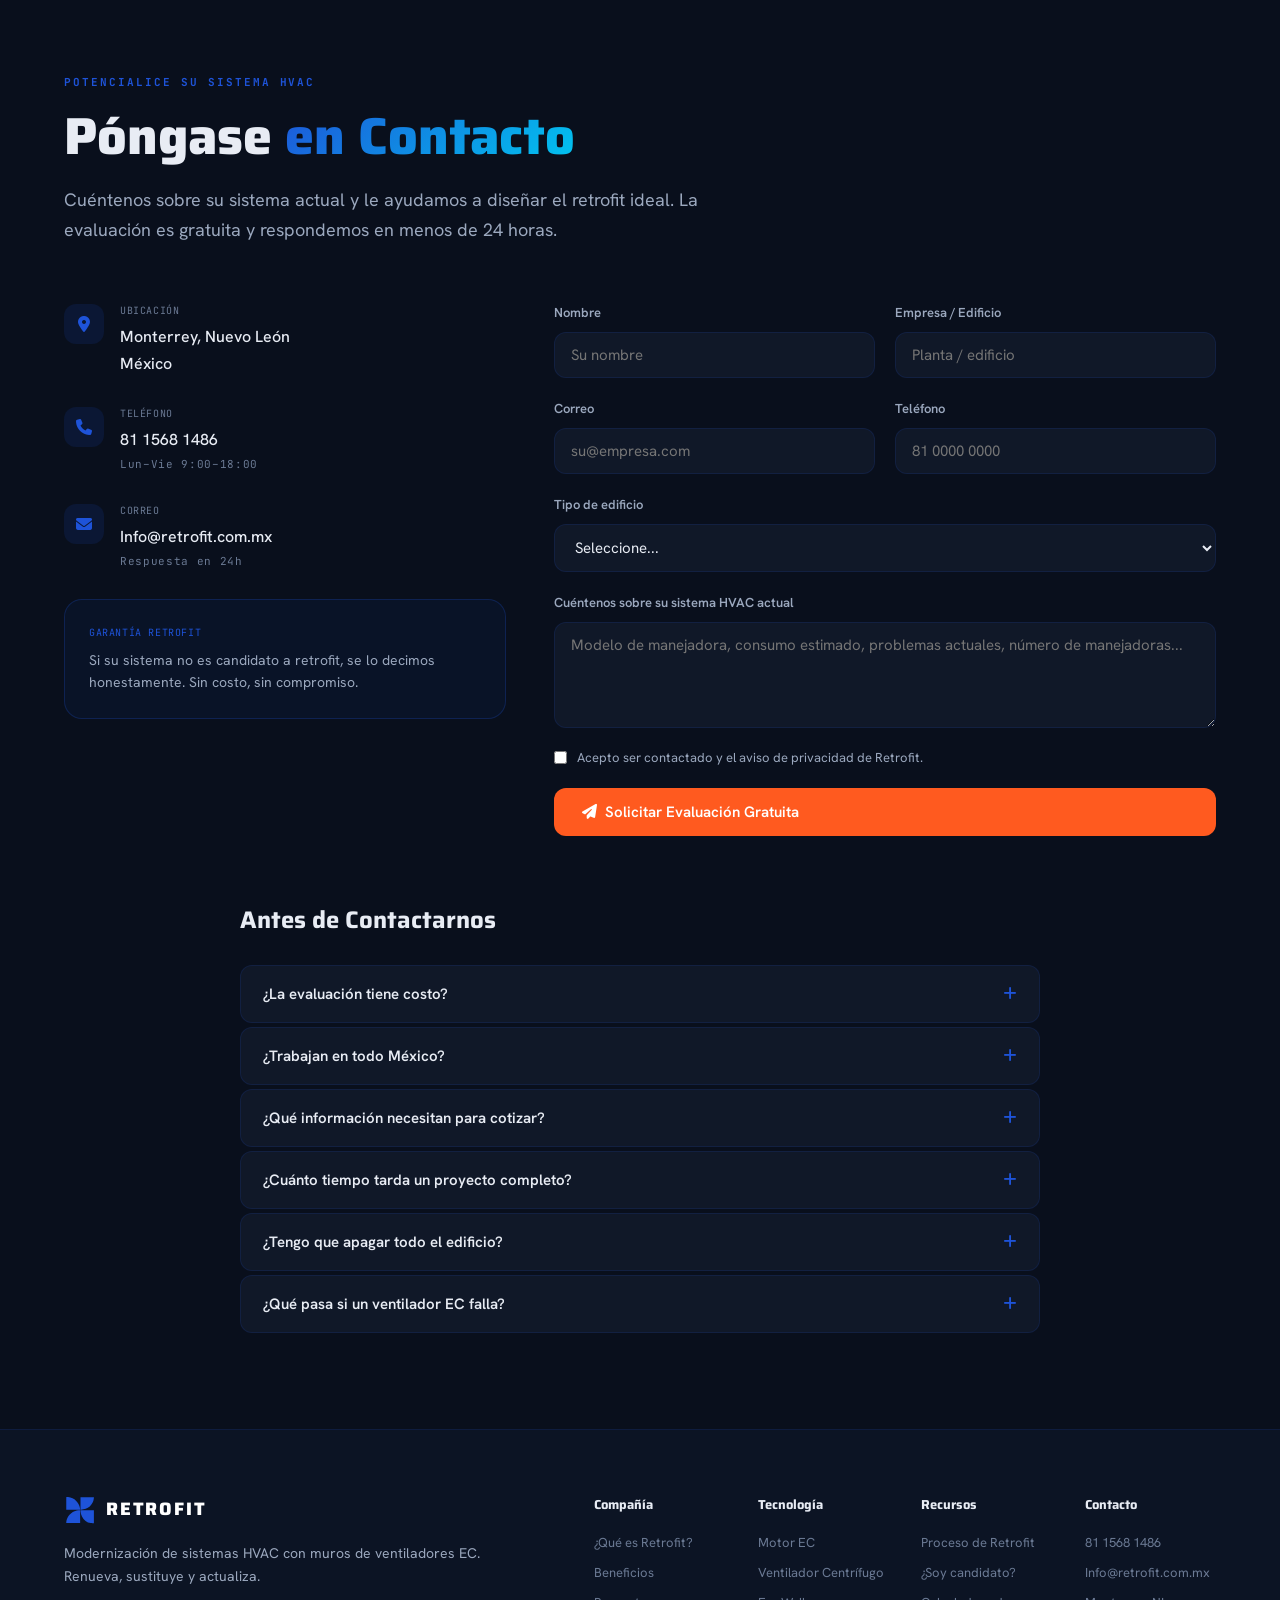
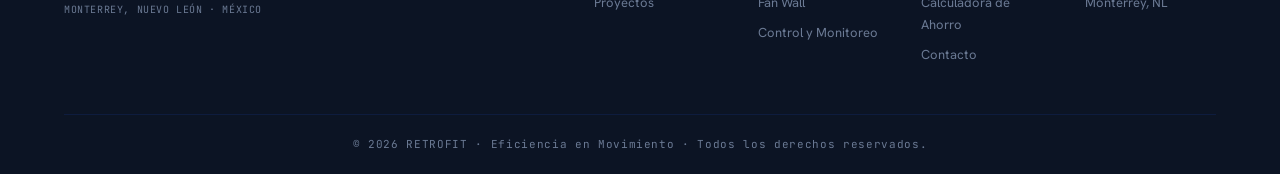
==== commit 700c785c: "Reduce hero title font to 40px on mobile so "en Movimiento" fits on one line Co-Authored-By: Claude " ====
--- a/retrofit-todo-en-uno.html
+++ b/retrofit-todo-en-uno.html
@@ -1081,6 +1081,7 @@
 @media (max-width: 480px) {
   .beneficios-grid { grid-template-columns: 1fr; }
   .footer-links { grid-template-columns: 1fr; }
+  .hero-title { font-size: 40px; }
 }
 
 </style>
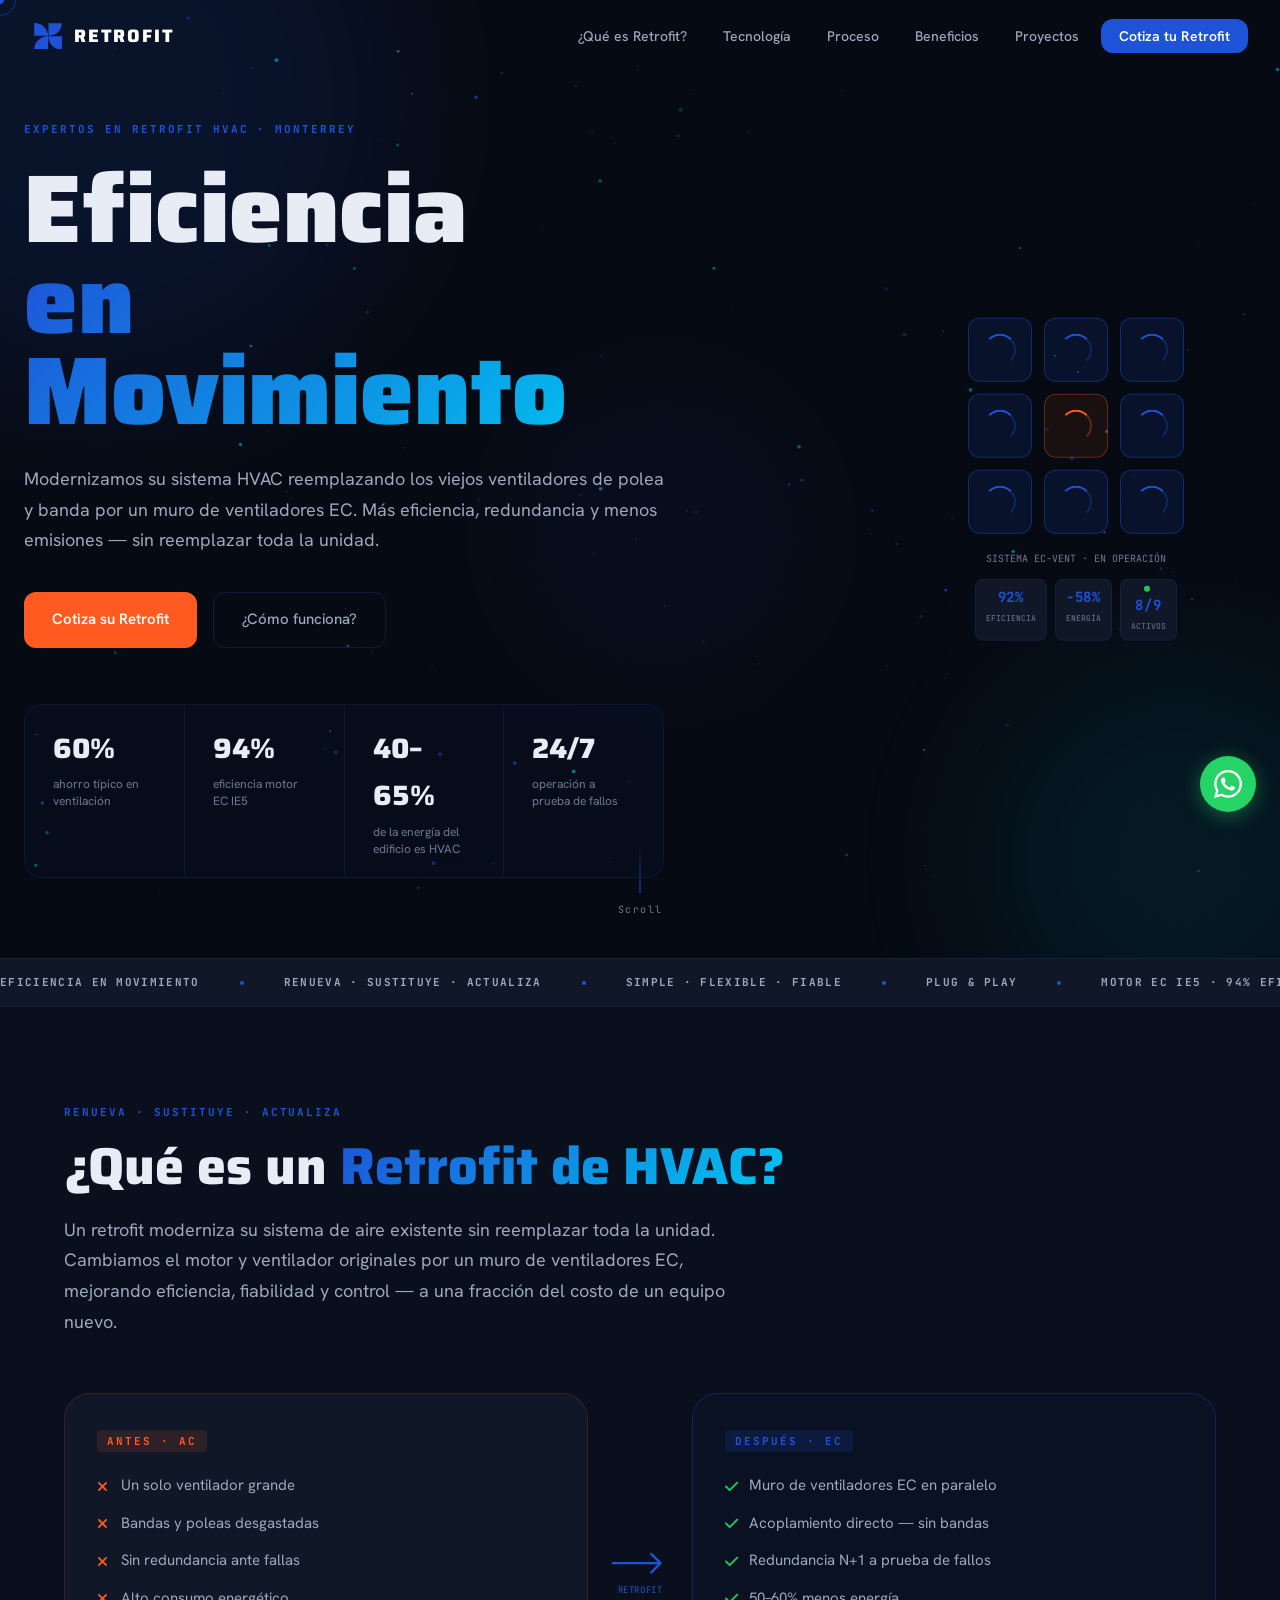
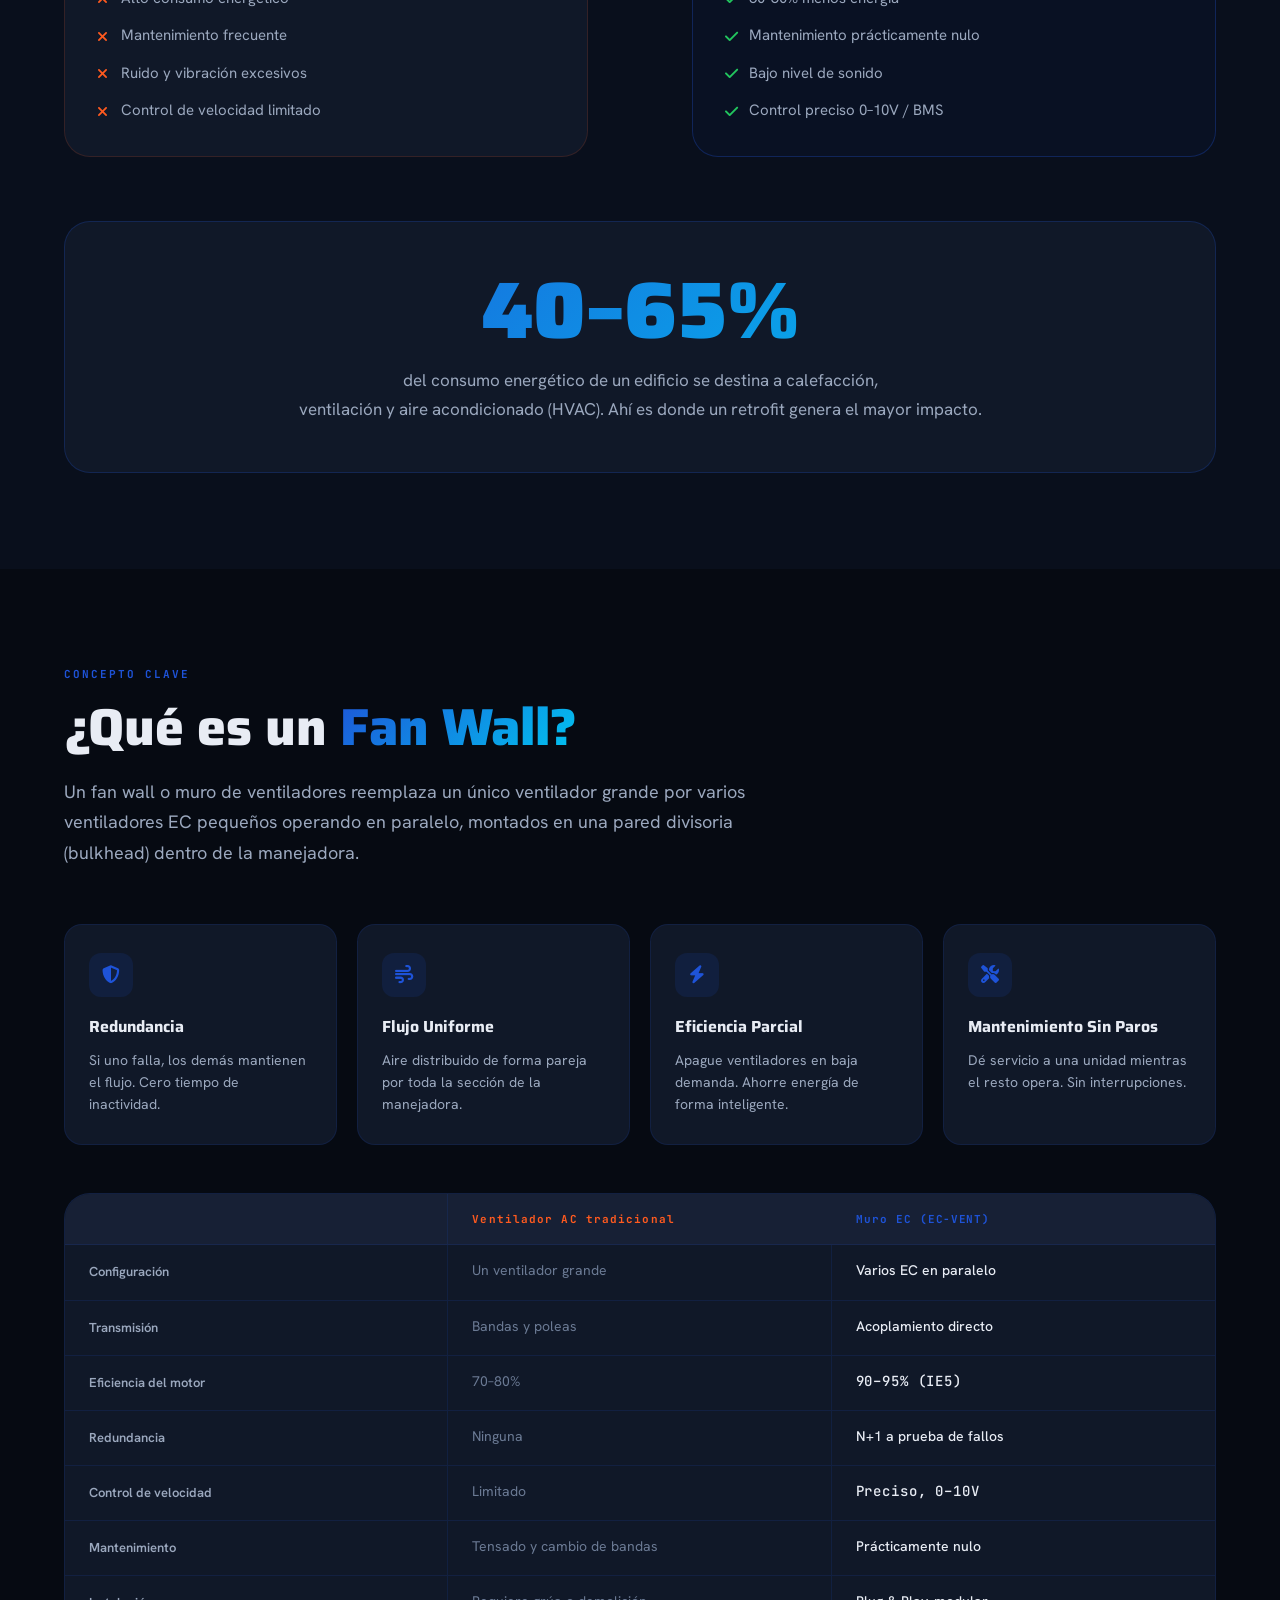
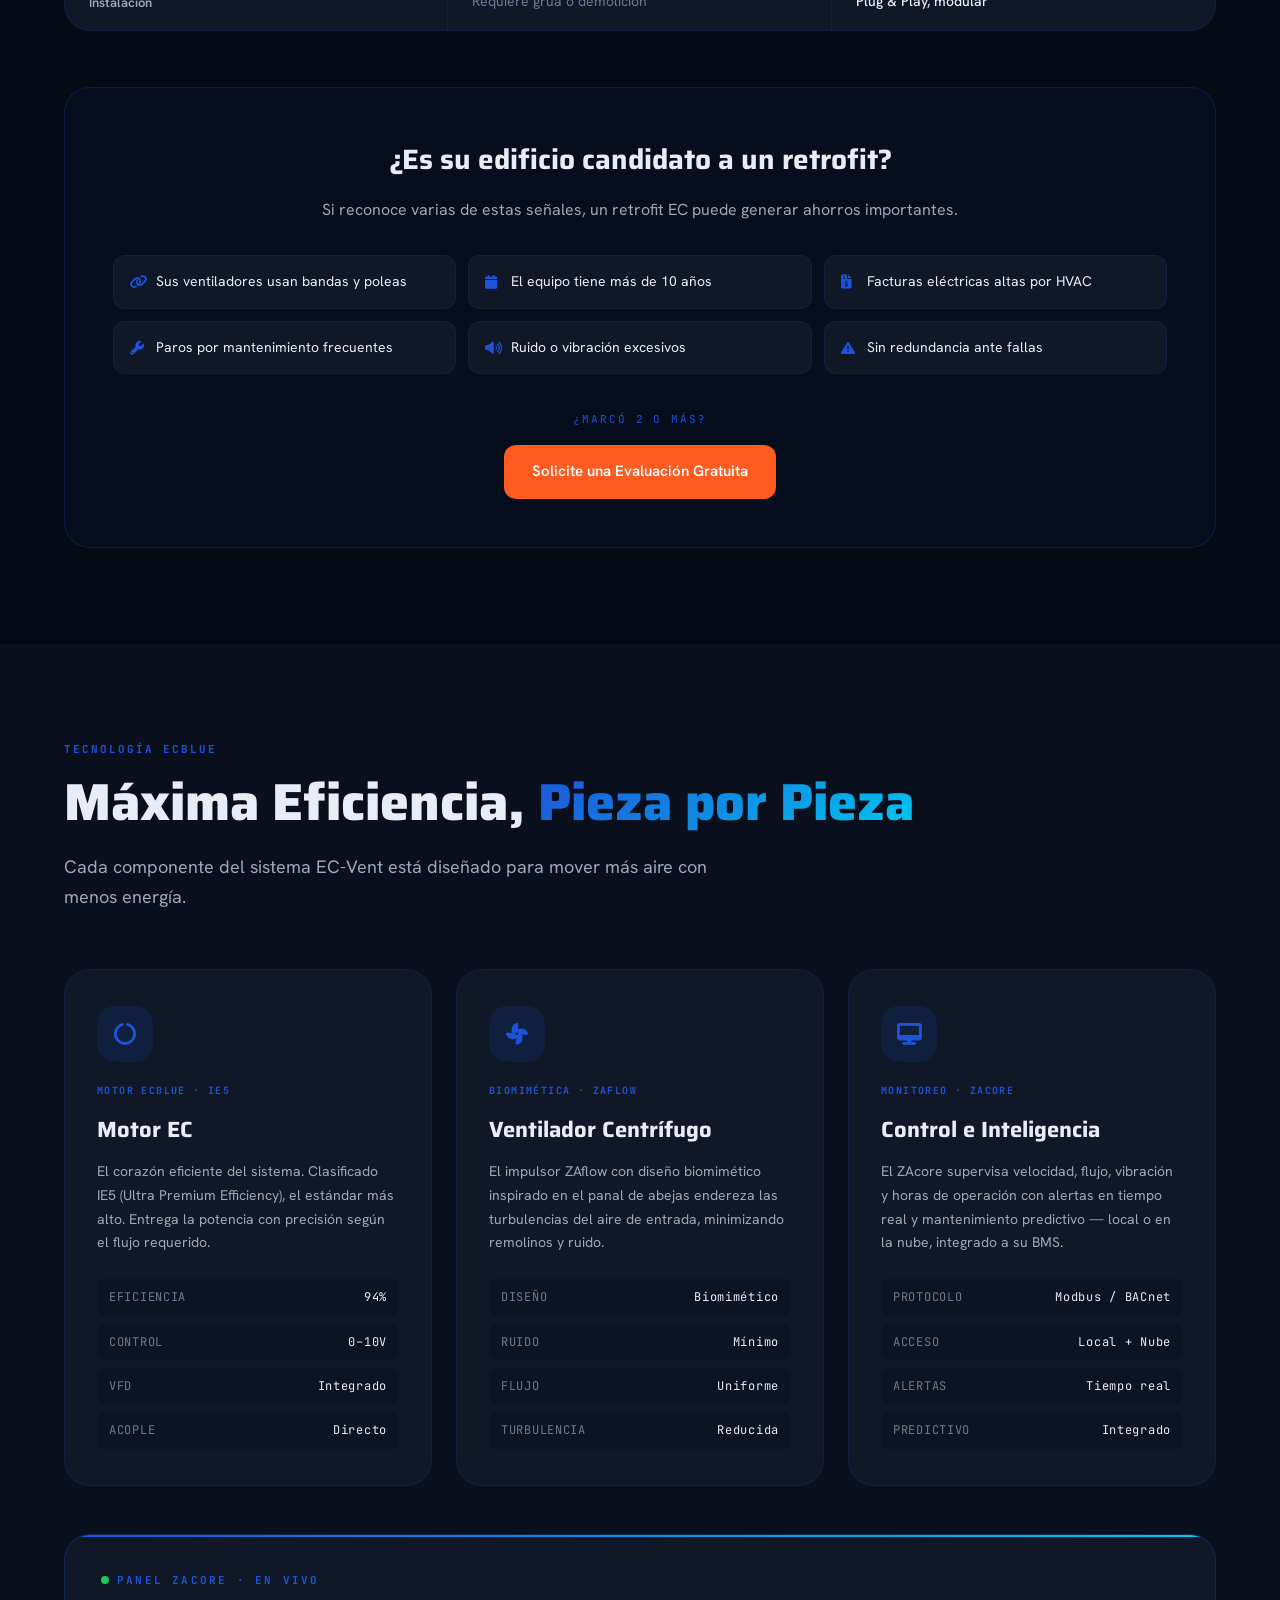
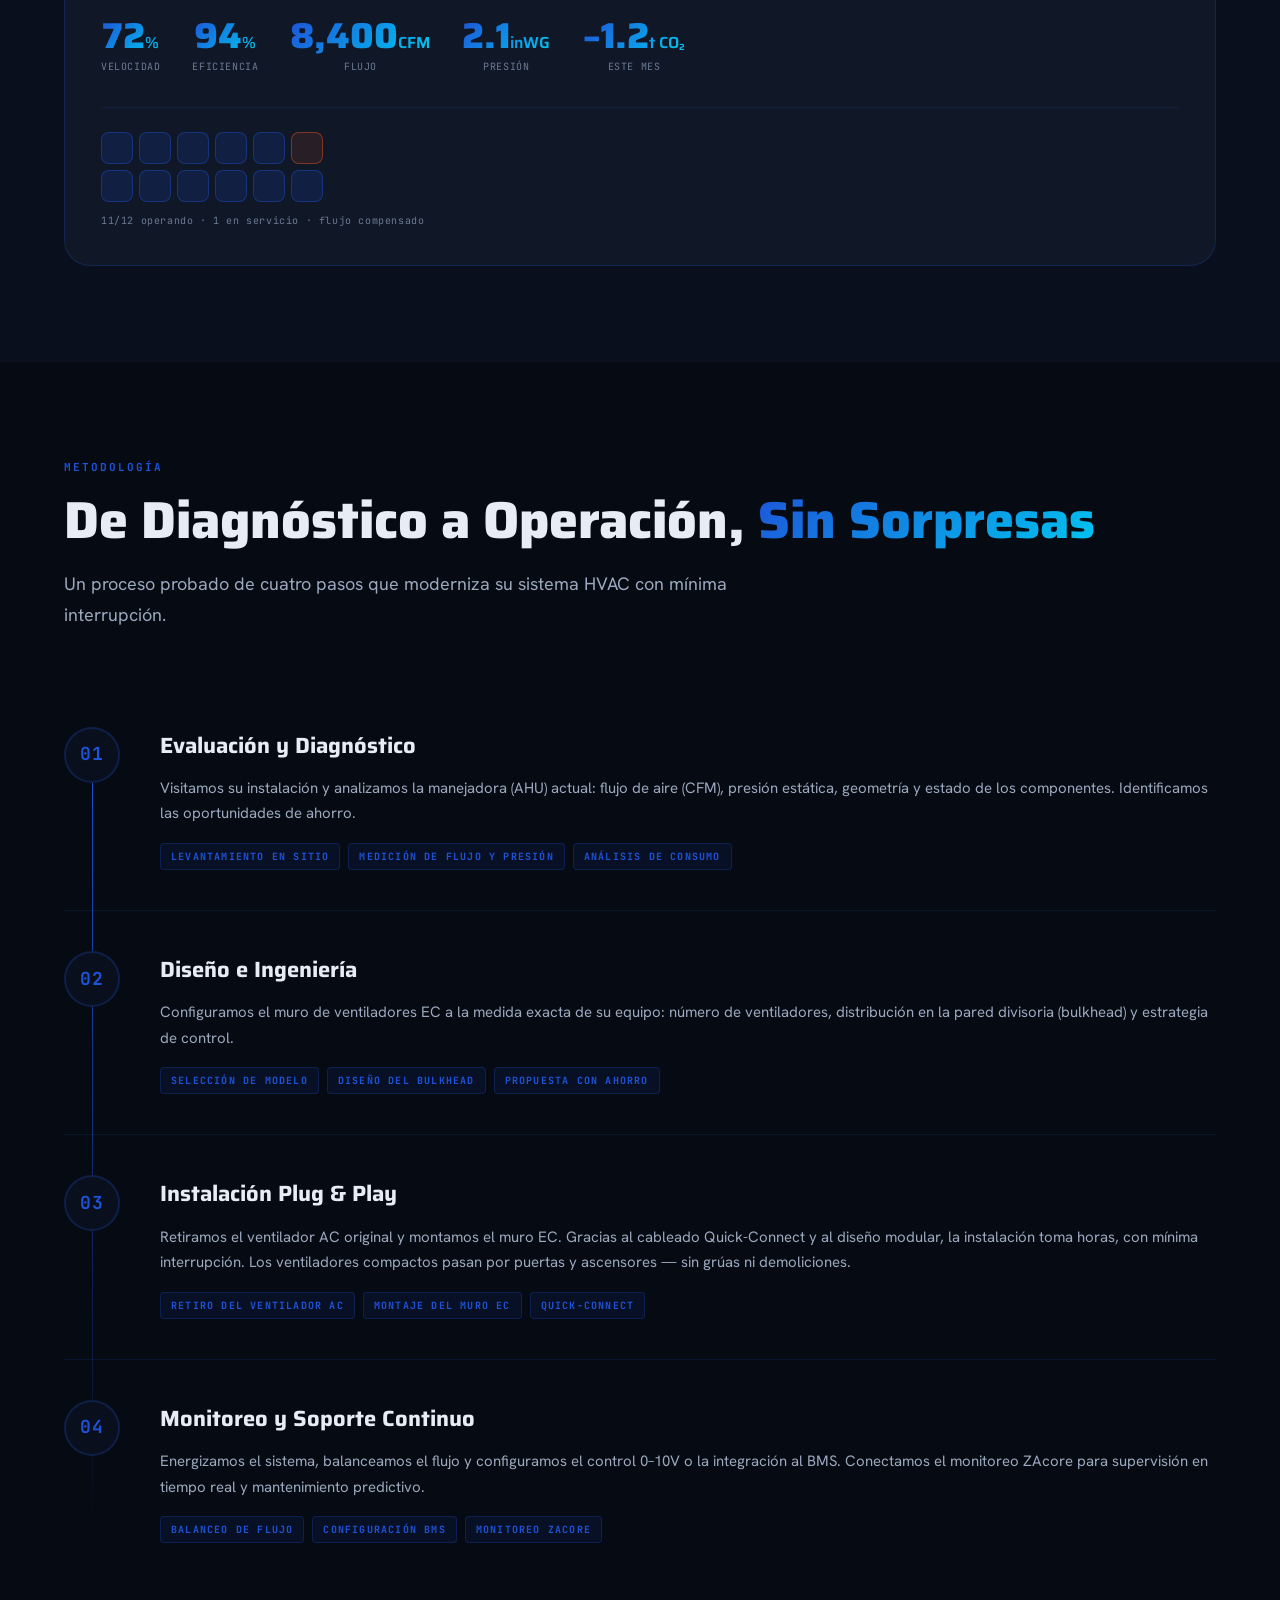
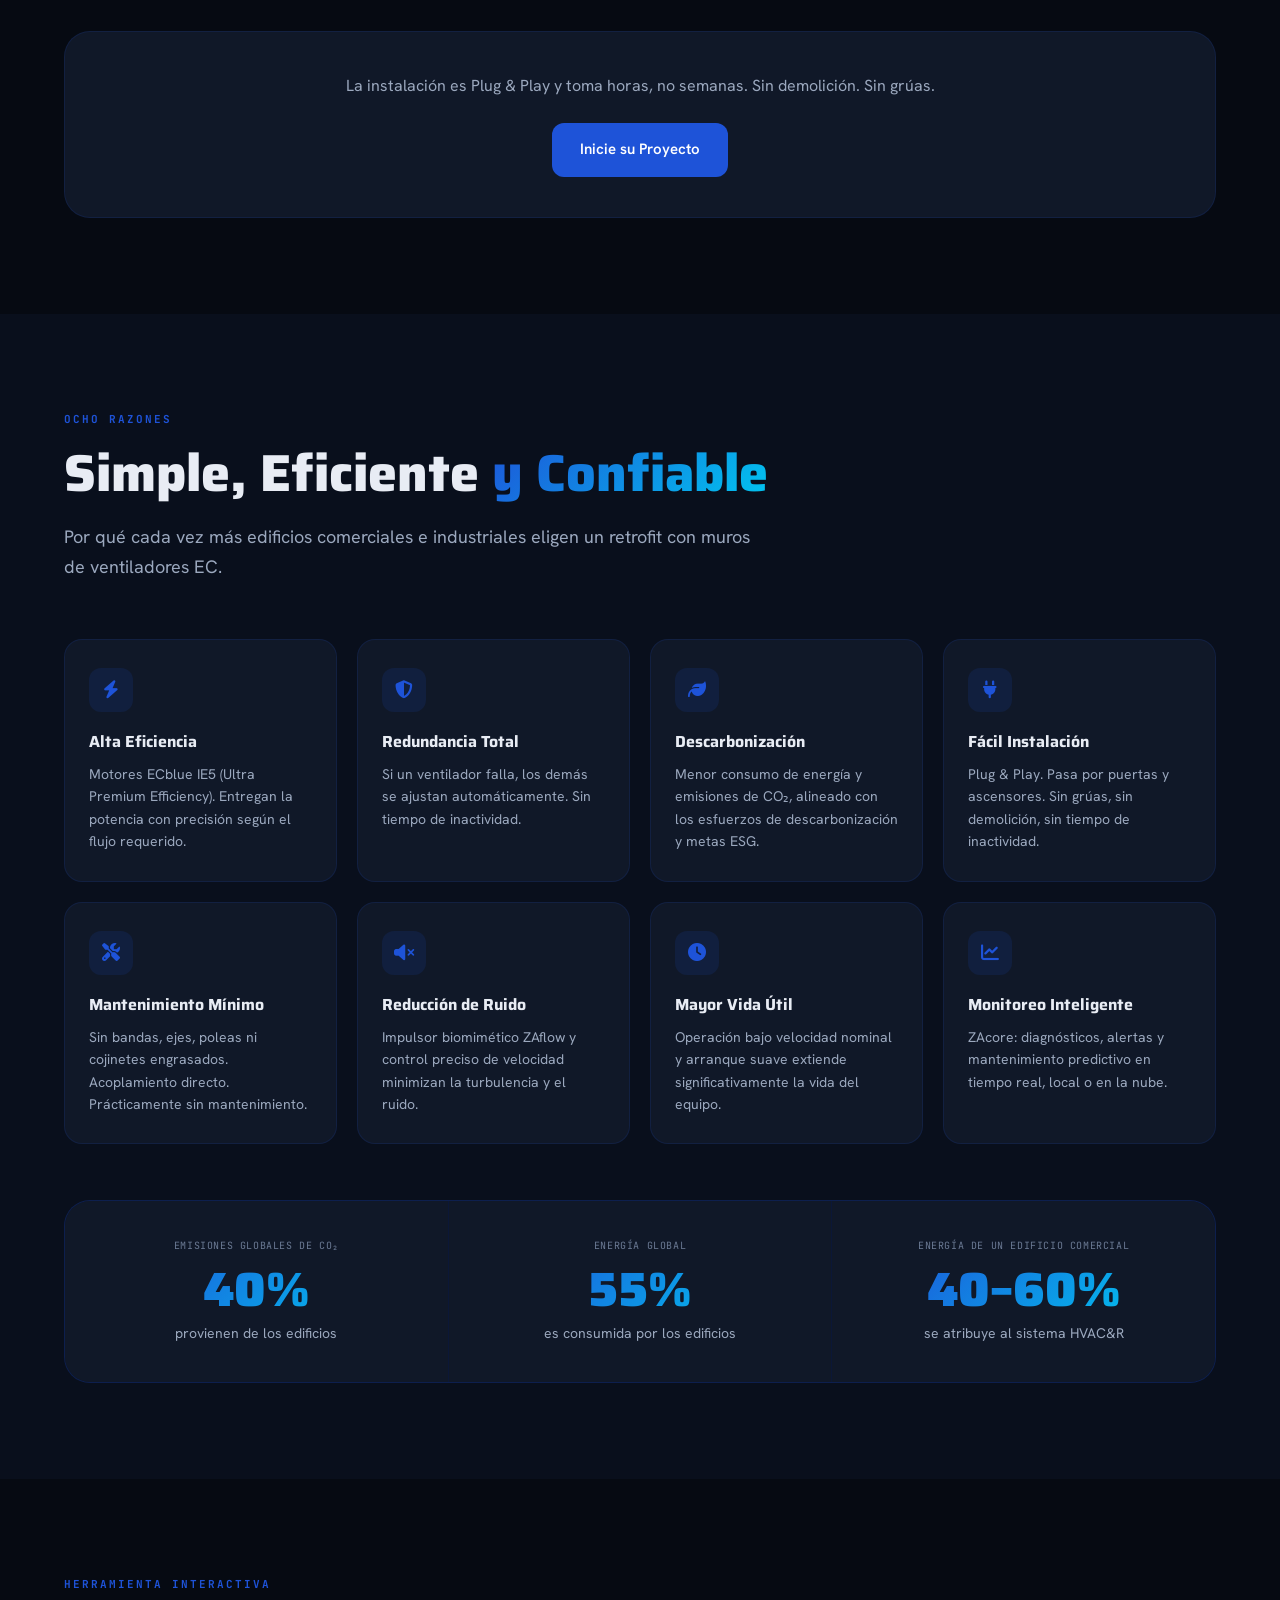
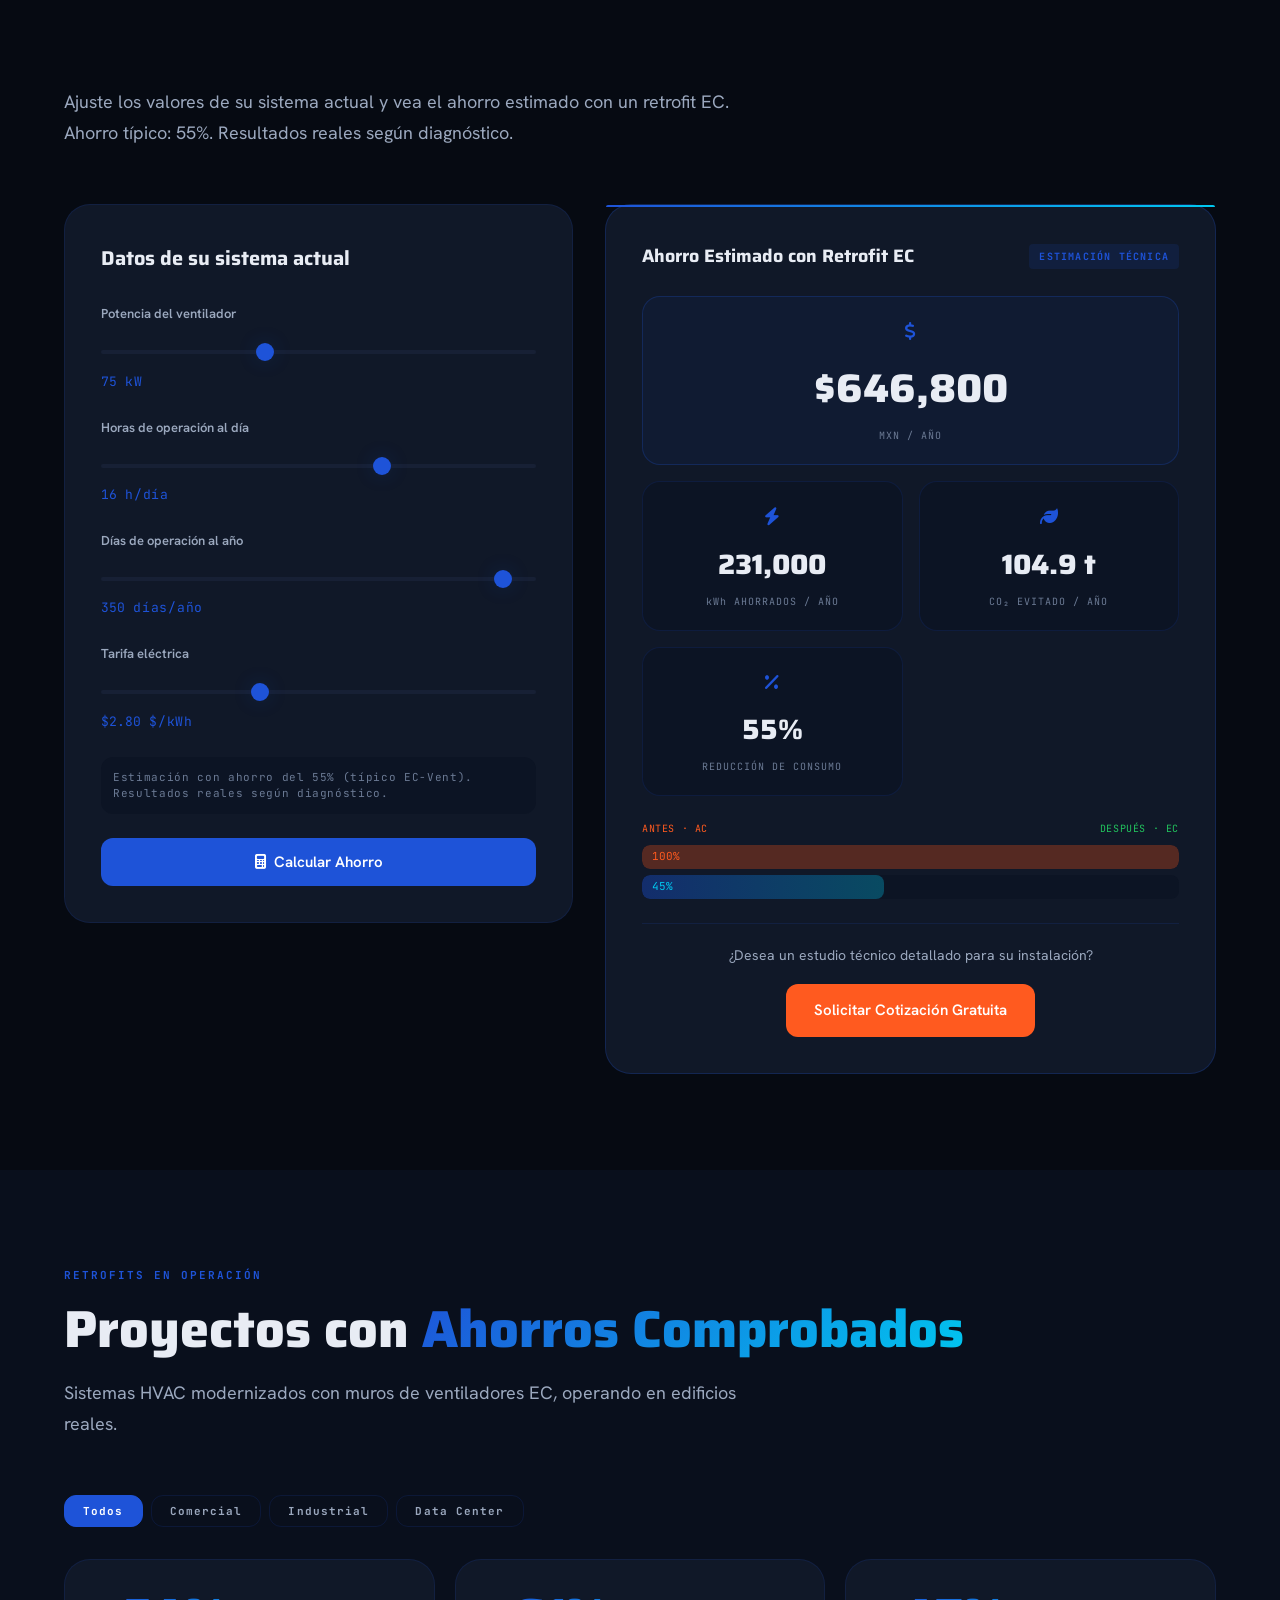
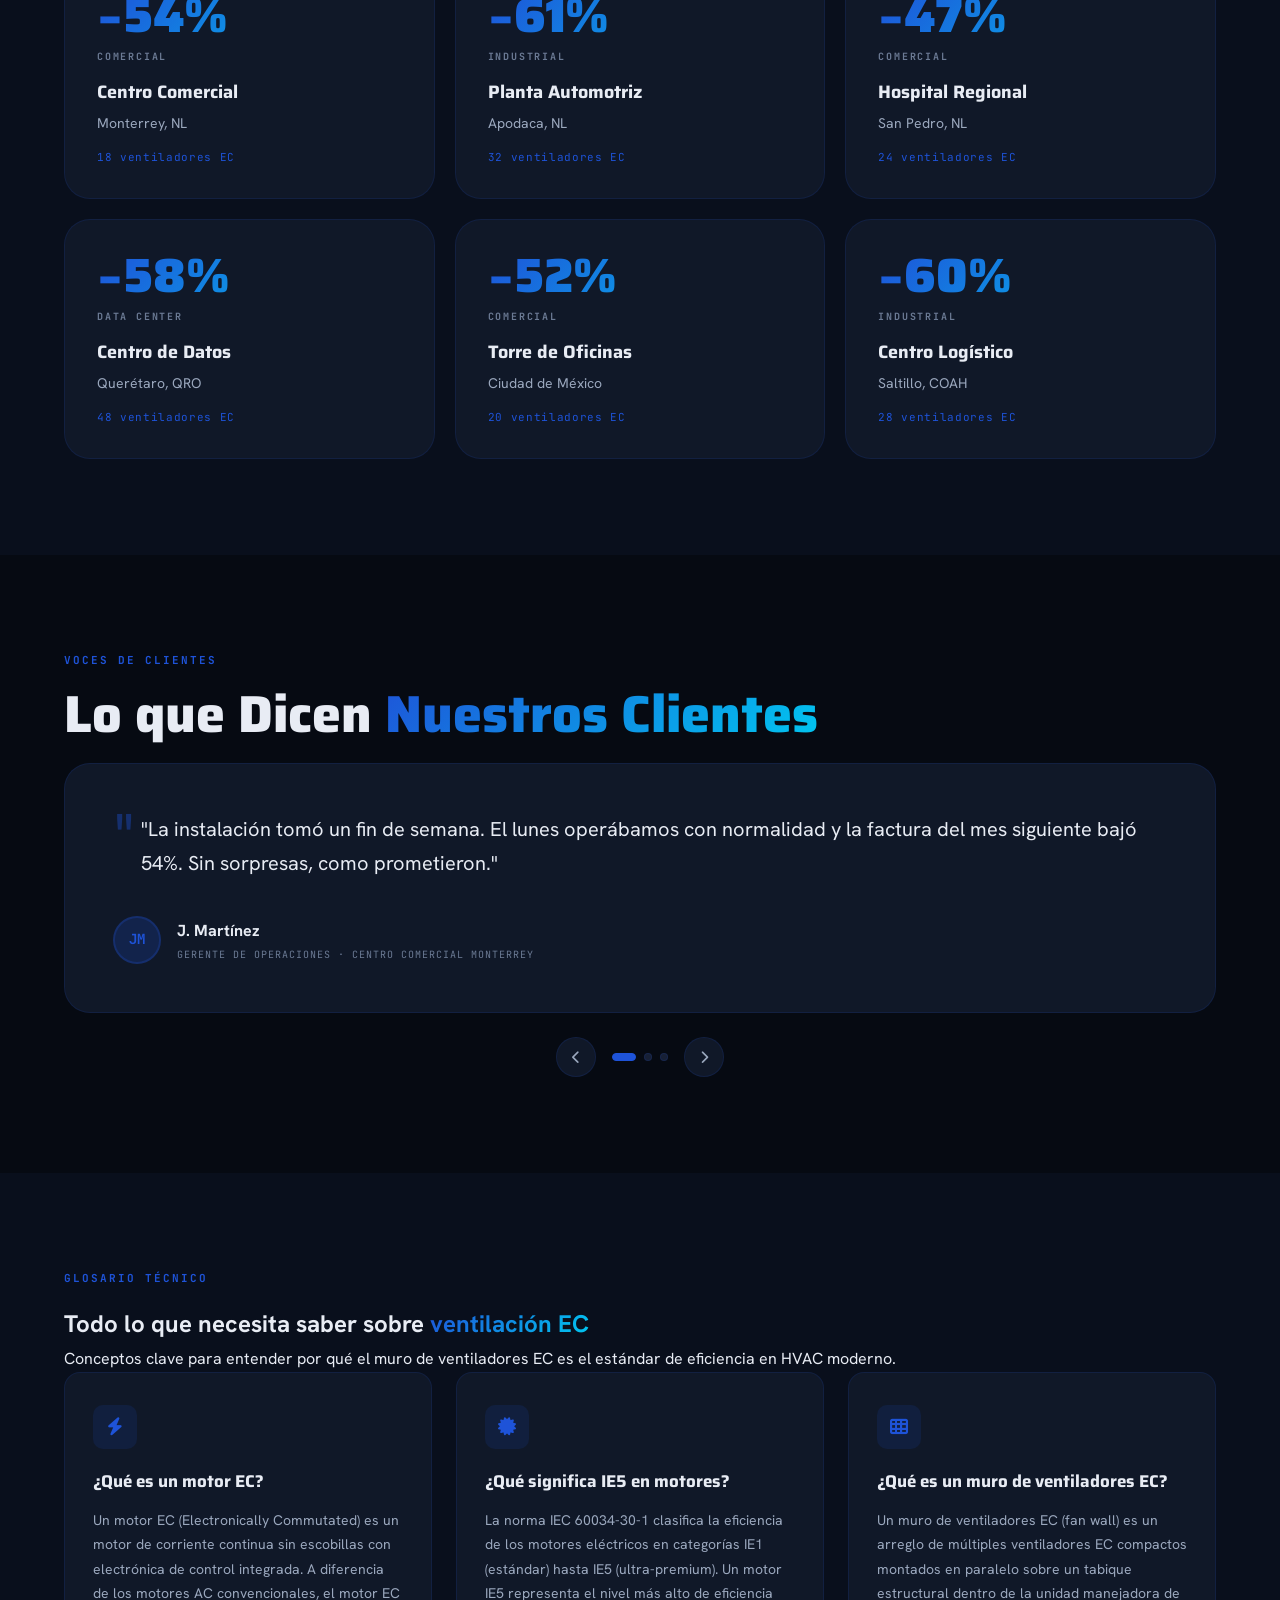
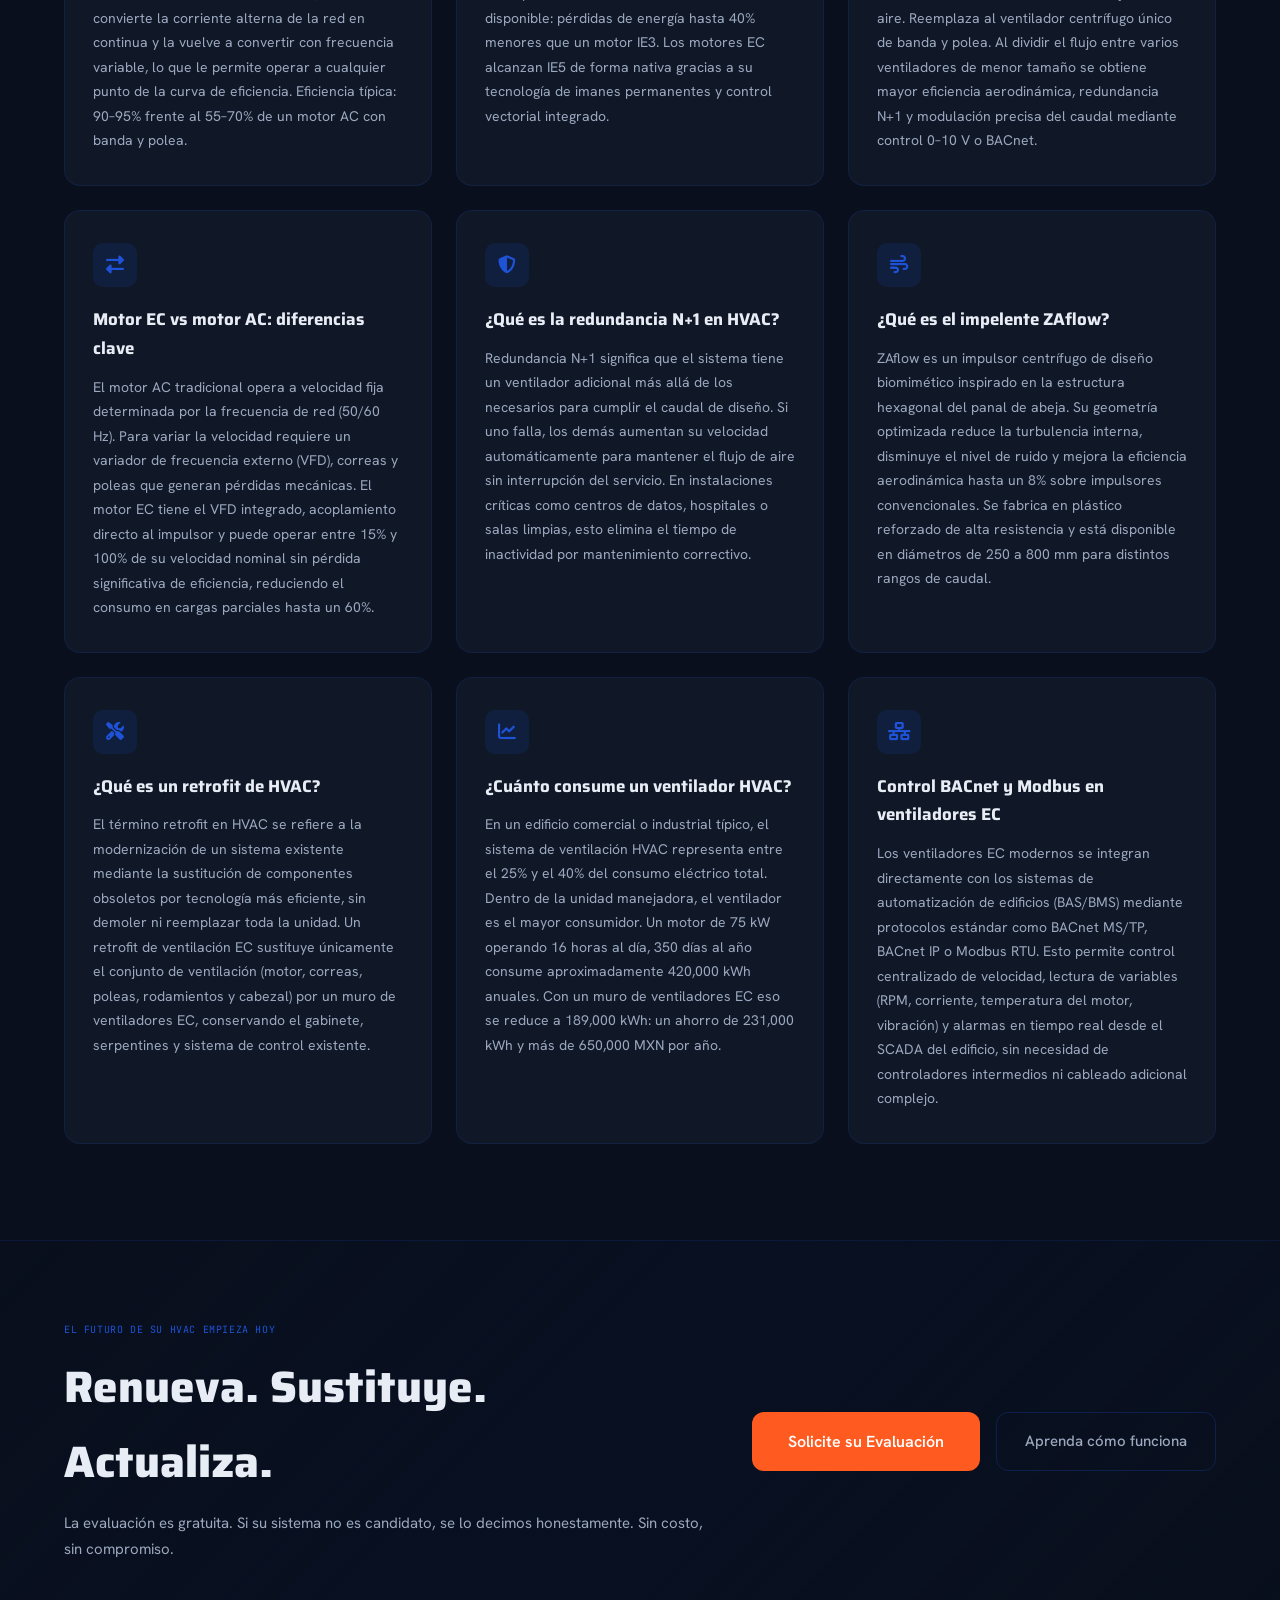
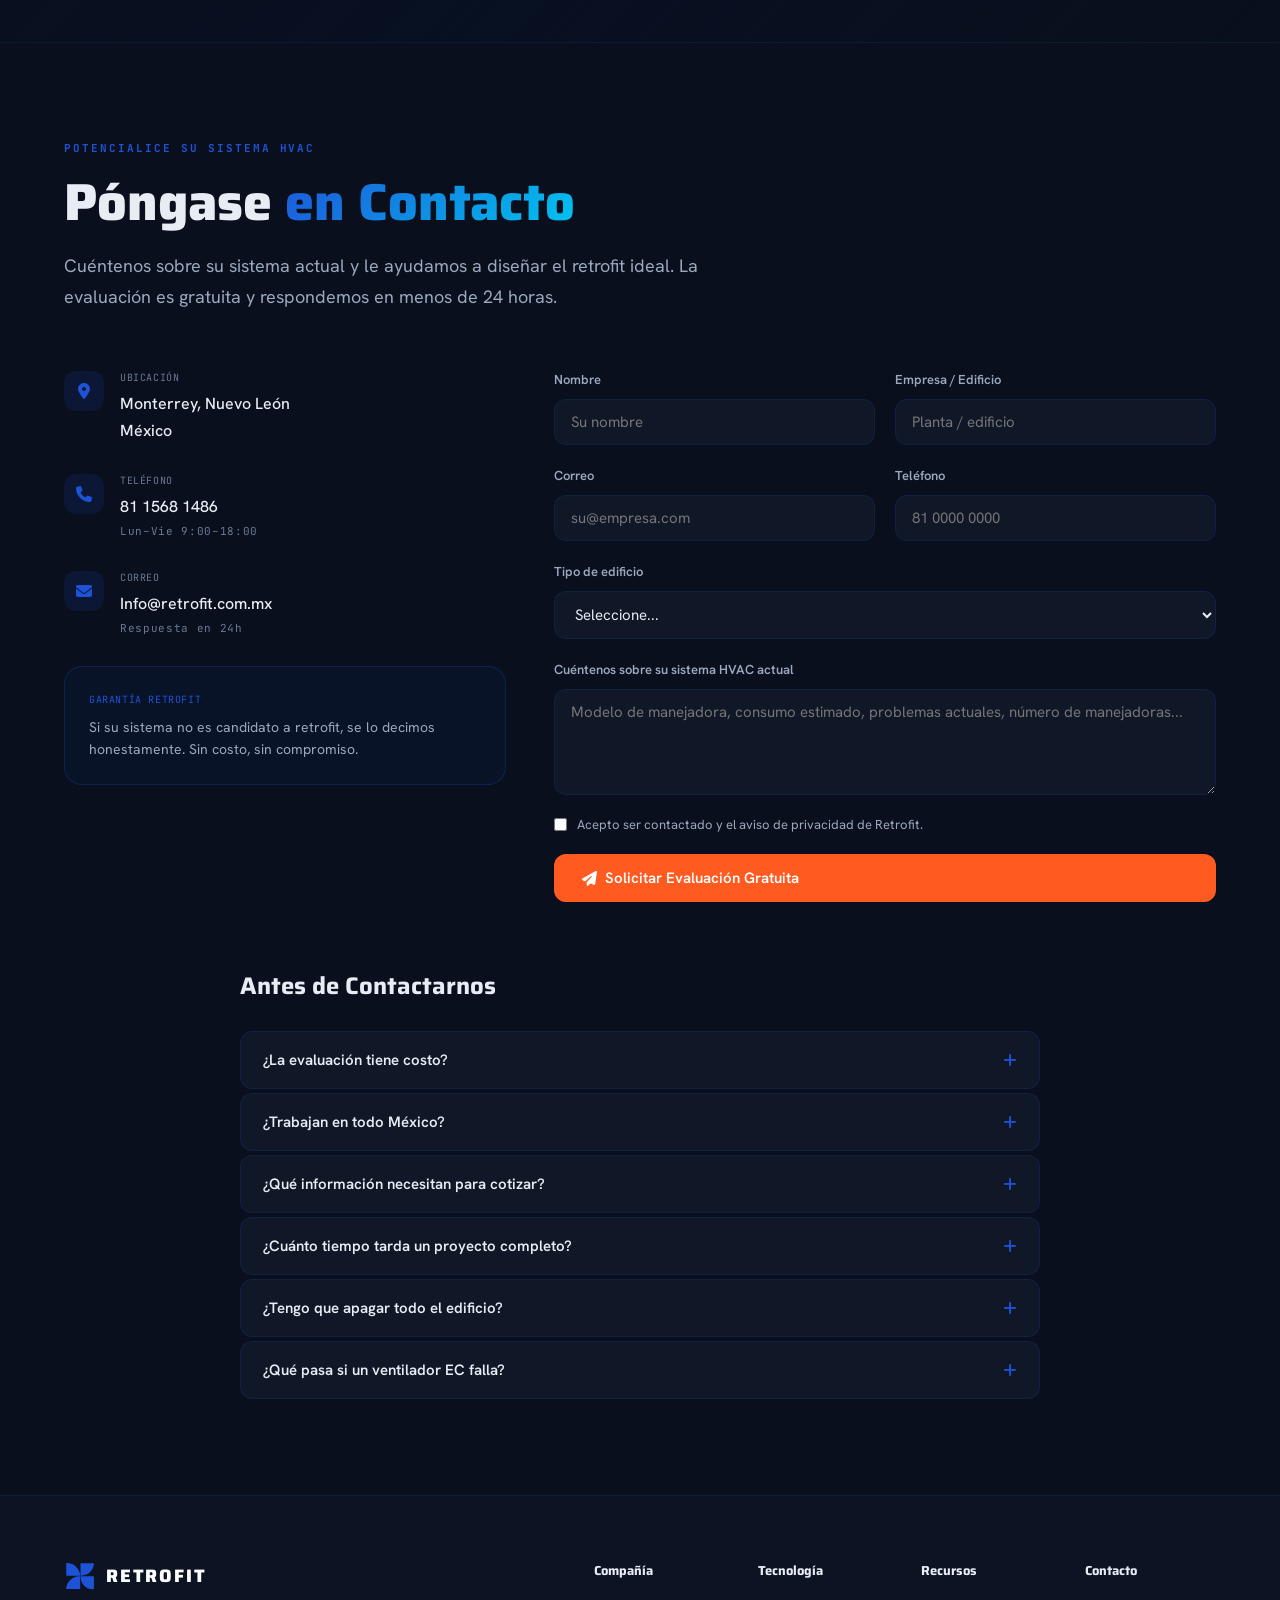
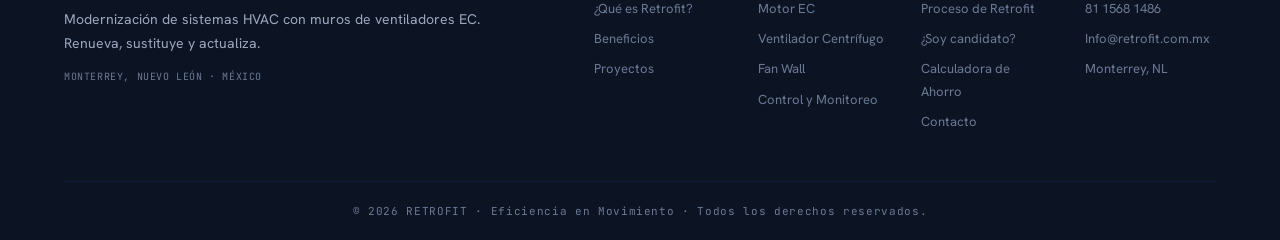
==== commit fd2e3b96: "Add WhatsApp floating button and SEO glossary section - Floating WhatsApp button (bottom-right, wa.m" ====
--- a/retrofit-todo-en-uno.html
+++ b/retrofit-todo-en-uno.html
@@ -22,7 +22,12 @@
     {"@type":"Question","name":"¿Qué es un retrofit de HVAC?","acceptedAnswer":{"@type":"Answer","text":"Un retrofit moderniza su sistema de aire existente sin reemplazar toda la unidad. Se sustituye el ventilador de polea y banda original por un muro de ventiladores EC, mejorando eficiencia, fiabilidad y control a una fracción del costo de un equipo nuevo."}},
     {"@type":"Question","name":"¿Cuánto puede ahorrar con un muro de ventiladores EC?","acceptedAnswer":{"@type":"Answer","text":"El ahorro típico es de 50–60% en el consumo de ventilación. Proyectos en México han registrado reducciones entre 47% y 61% dependiendo del sistema y perfil de operación."}},
     {"@type":"Question","name":"¿Cuánto tarda la instalación?","acceptedAnswer":{"@type":"Answer","text":"La instalación es Plug & Play y toma horas, no semanas. Los ventiladores compactos pasan por puertas y ascensores sin necesidad de grúas ni demoliciones, con interrupción mínima a la operación."}},
-    {"@type":"Question","name":"¿Qué pasa si un ventilador EC falla?","acceptedAnswer":{"@type":"Answer","text":"El sistema tiene redundancia N+1. Si un ventilador falla, los demás aumentan su velocidad automáticamente para mantener el flujo de aire. Cero tiempo de inactividad durante mantenimiento o reparaciones."}}
+    {"@type":"Question","name":"¿Qué pasa si un ventilador EC falla?","acceptedAnswer":{"@type":"Answer","text":"El sistema tiene redundancia N+1. Si un ventilador falla, los demás aumentan su velocidad automáticamente para mantener el flujo de aire. Cero tiempo de inactividad durante mantenimiento o reparaciones."}},
+    {"@type":"Question","name":"¿Qué es un motor EC?","acceptedAnswer":{"@type":"Answer","text":"Un motor EC (Electronically Commutated) es un motor de corriente continua sin escobillas con electrónica de control integrada. Opera con eficiencia de 90–95% frente al 55–70% de un motor AC convencional, y tiene el variador de frecuencia integrado para control preciso de velocidad sin componentes mecánicos adicionales."}},
+    {"@type":"Question","name":"¿Qué significa IE5 en motores eléctricos?","acceptedAnswer":{"@type":"Answer","text":"IE5 es la máxima categoría de eficiencia energética según la norma IEC 60034-30-1, denominada Ultra-Premium. Los motores EC alcanzan IE5 de forma nativa gracias a su tecnología de imanes permanentes, con pérdidas de energía hasta 40% menores que un motor IE3 estándar."}},
+    {"@type":"Question","name":"¿Qué es un muro de ventiladores EC?","acceptedAnswer":{"@type":"Answer","text":"Un muro de ventiladores EC es un arreglo de múltiples ventiladores EC compactos montados en paralelo sobre un tabique dentro de la unidad manejadora de aire. Reemplaza al ventilador centrífugo único de banda y polea con mayor eficiencia, redundancia N+1 y control de caudal preciso por protocolo 0–10 V, BACnet o Modbus."}},
+    {"@type":"Question","name":"¿Cuánto consume un ventilador HVAC típico?","acceptedAnswer":{"@type":"Answer","text":"Un ventilador de 75 kW operando 16 horas al día, 350 días al año consume aproximadamente 420,000 kWh anuales. Con un muro de ventiladores EC eso se reduce a 189,000 kWh, generando un ahorro de más de 650,000 MXN por año en tarifas de media tensión."}},
+    {"@type":"Question","name":"¿Qué es BACnet en sistemas HVAC?","acceptedAnswer":{"@type":"Answer","text":"BACnet (Building Automation and Control Networks) es el protocolo estándar ASHRAE/ISO para la automatización de edificios. Los ventiladores EC se integran por BACnet MS/TP o BACnet IP directamente al BMS del edificio, permitiendo control centralizado, monitoreo en tiempo real y alarmas sin controladores adicionales."}}
   ]}
   </script>
 
@@ -1082,6 +1087,67 @@
   .beneficios-grid { grid-template-columns: 1fr; }
   .footer-links { grid-template-columns: 1fr; }
   .hero-title { font-size: 40px; }
+  .glosario-grid { grid-template-columns: 1fr; }
+}
+
+/* ─── GLOSARIO SEO ──────────────────────────────────────── */
+.glosario-grid {
+  display: grid;
+  grid-template-columns: repeat(3, 1fr);
+  gap: 24px;
+}
+.glosario-card {
+  background: var(--surface);
+  border: 1px solid var(--border);
+  border-radius: 16px;
+  padding: 32px 28px;
+  transition: border-color 0.2s var(--ease-mech), transform 0.2s var(--ease-mech);
+}
+.glosario-card:hover {
+  border-color: var(--brand);
+  transform: translateY(-4px);
+}
+.glosario-icon {
+  width: 44px; height: 44px;
+  background: rgba(30,83,216,0.12);
+  border-radius: 10px;
+  display: flex; align-items: center; justify-content: center;
+  color: var(--brand);
+  font-size: 18px;
+  margin-bottom: 18px;
+}
+.glosario-card h3 {
+  font-family: var(--font-display);
+  font-size: 17px; font-weight: 700;
+  margin-bottom: 12px;
+  color: var(--text);
+}
+.glosario-card p {
+  font-size: 14px; line-height: 1.75;
+  color: var(--text-2);
+}
+
+@media (max-width: 1024px) {
+  .glosario-grid { grid-template-columns: repeat(2, 1fr); }
+}
+
+/* ─── WHATSAPP BUTTON ───────────────────────────────────── */
+.whatsapp-btn {
+  position: fixed;
+  bottom: 88px;
+  right: 24px;
+  z-index: 999;
+  width: 56px; height: 56px;
+  background: #25D366;
+  border-radius: 50%;
+  display: flex; align-items: center; justify-content: center;
+  color: #fff;
+  box-shadow: 0 4px 20px rgba(37,211,102,0.4);
+  transition: transform 0.2s var(--ease-mech), box-shadow 0.2s var(--ease-mech);
+}
+.whatsapp-btn:hover {
+  transform: scale(1.1);
+  box-shadow: 0 6px 28px rgba(37,211,102,0.55);
 }
 
 </style>
@@ -1865,6 +1931,74 @@
   </div>
 </section>
 
+<!-- SEO GLOSARIO -->
+<section id="glosario" class="section section-dark">
+  <div class="container">
+    <div class="section-header reveal">
+      <div class="section-label mono">GLOSARIO TÉCNICO</div>
+      <h2>Todo lo que necesita saber sobre <span class="gradient-text">ventilación EC</span></h2>
+      <p class="section-sub">Conceptos clave para entender por qué el muro de ventiladores EC es el estándar de eficiencia en HVAC moderno.</p>
+    </div>
+    <div class="glosario-grid">
+
+      <div class="glosario-card reveal" data-delay="0">
+        <div class="glosario-icon"><i class="fas fa-bolt"></i></div>
+        <h3>¿Qué es un motor EC?</h3>
+        <p>Un motor EC (Electronically Commutated) es un motor de corriente continua sin escobillas con electrónica de control integrada. A diferencia de los motores AC convencionales, el motor EC convierte la corriente alterna de la red en continua y la vuelve a convertir con frecuencia variable, lo que le permite operar a cualquier punto de la curva de eficiencia. Eficiencia típica: 90–95% frente al 55–70% de un motor AC con banda y polea.</p>
+      </div>
+
+      <div class="glosario-card reveal" data-delay="80">
+        <div class="glosario-icon"><i class="fas fa-certificate"></i></div>
+        <h3>¿Qué significa IE5 en motores?</h3>
+        <p>La norma IEC 60034-30-1 clasifica la eficiencia de los motores eléctricos en categorías IE1 (estándar) hasta IE5 (ultra-premium). Un motor IE5 representa el nivel más alto de eficiencia disponible: pérdidas de energía hasta 40% menores que un motor IE3. Los motores EC alcanzan IE5 de forma nativa gracias a su tecnología de imanes permanentes y control vectorial integrado.</p>
+      </div>
+
+      <div class="glosario-card reveal" data-delay="160">
+        <div class="glosario-icon"><i class="fas fa-th"></i></div>
+        <h3>¿Qué es un muro de ventiladores EC?</h3>
+        <p>Un muro de ventiladores EC (fan wall) es un arreglo de múltiples ventiladores EC compactos montados en paralelo sobre un tabique estructural dentro de la unidad manejadora de aire. Reemplaza al ventilador centrífugo único de banda y polea. Al dividir el flujo entre varios ventiladores de menor tamaño se obtiene mayor eficiencia aerodinámica, redundancia N+1 y modulación precisa del caudal mediante control 0–10 V o BACnet.</p>
+      </div>
+
+      <div class="glosario-card reveal" data-delay="0">
+        <div class="glosario-icon"><i class="fas fa-exchange-alt"></i></div>
+        <h3>Motor EC vs motor AC: diferencias clave</h3>
+        <p>El motor AC tradicional opera a velocidad fija determinada por la frecuencia de red (50/60 Hz). Para variar la velocidad requiere un variador de frecuencia externo (VFD), correas y poleas que generan pérdidas mecánicas. El motor EC tiene el VFD integrado, acoplamiento directo al impulsor y puede operar entre 15% y 100% de su velocidad nominal sin pérdida significativa de eficiencia, reduciendo el consumo en cargas parciales hasta un 60%.</p>
+      </div>
+
+      <div class="glosario-card reveal" data-delay="80">
+        <div class="glosario-icon"><i class="fas fa-shield-alt"></i></div>
+        <h3>¿Qué es la redundancia N+1 en HVAC?</h3>
+        <p>Redundancia N+1 significa que el sistema tiene un ventilador adicional más allá de los necesarios para cumplir el caudal de diseño. Si uno falla, los demás aumentan su velocidad automáticamente para mantener el flujo de aire sin interrupción del servicio. En instalaciones críticas como centros de datos, hospitales o salas limpias, esto elimina el tiempo de inactividad por mantenimiento correctivo.</p>
+      </div>
+
+      <div class="glosario-card reveal" data-delay="160">
+        <div class="glosario-icon"><i class="fas fa-wind"></i></div>
+        <h3>¿Qué es el impelente ZAflow?</h3>
+        <p>ZAflow es un impulsor centrífugo de diseño biomimético inspirado en la estructura hexagonal del panal de abeja. Su geometría optimizada reduce la turbulencia interna, disminuye el nivel de ruido y mejora la eficiencia aerodinámica hasta un 8% sobre impulsores convencionales. Se fabrica en plástico reforzado de alta resistencia y está disponible en diámetros de 250 a 800 mm para distintos rangos de caudal.</p>
+      </div>
+
+      <div class="glosario-card reveal" data-delay="0">
+        <div class="glosario-icon"><i class="fas fa-tools"></i></div>
+        <h3>¿Qué es un retrofit de HVAC?</h3>
+        <p>El término retrofit en HVAC se refiere a la modernización de un sistema existente mediante la sustitución de componentes obsoletos por tecnología más eficiente, sin demoler ni reemplazar toda la unidad. Un retrofit de ventilación EC sustituye únicamente el conjunto de ventilación (motor, correas, poleas, rodamientos y cabezal) por un muro de ventiladores EC, conservando el gabinete, serpentines y sistema de control existente.</p>
+      </div>
+
+      <div class="glosario-card reveal" data-delay="80">
+        <div class="glosario-icon"><i class="fas fa-chart-line"></i></div>
+        <h3>¿Cuánto consume un ventilador HVAC?</h3>
+        <p>En un edificio comercial o industrial típico, el sistema de ventilación HVAC representa entre el 25% y el 40% del consumo eléctrico total. Dentro de la unidad manejadora, el ventilador es el mayor consumidor. Un motor de 75 kW operando 16 horas al día, 350 días al año consume aproximadamente 420,000 kWh anuales. Con un muro de ventiladores EC eso se reduce a 189,000 kWh: un ahorro de 231,000 kWh y más de 650,000 MXN por año.</p>
+      </div>
+
+      <div class="glosario-card reveal" data-delay="160">
+        <div class="glosario-icon"><i class="fas fa-network-wired"></i></div>
+        <h3>Control BACnet y Modbus en ventiladores EC</h3>
+        <p>Los ventiladores EC modernos se integran directamente con los sistemas de automatización de edificios (BAS/BMS) mediante protocolos estándar como BACnet MS/TP, BACnet IP o Modbus RTU. Esto permite control centralizado de velocidad, lectura de variables (RPM, corriente, temperatura del motor, vibración) y alarmas en tiempo real desde el SCADA del edificio, sin necesidad de controladores intermedios ni cableado adicional complejo.</p>
+      </div>
+
+    </div>
+  </div>
+</section>
+
 <!-- CTA BAND -->
 <section class="cta-band">
   <div class="container">
@@ -2065,6 +2199,11 @@
     </div>
   </div>
 </footer>
+
+<!-- WHATSAPP BUTTON -->
+<a class="whatsapp-btn" href="https://wa.me/528115681486" target="_blank" rel="noopener" aria-label="Contactar por WhatsApp">
+  <svg viewBox="0 0 24 24" fill="currentColor" width="28" height="28"><path d="M17.472 14.382c-.297-.149-1.758-.867-2.03-.967-.273-.099-.471-.148-.67.15-.197.297-.767.966-.94 1.164-.173.199-.347.223-.644.075-.297-.15-1.255-.463-2.39-1.475-.883-.788-1.48-1.761-1.653-2.059-.173-.297-.018-.458.13-.606.134-.133.298-.347.446-.52.149-.174.198-.298.298-.497.099-.198.05-.371-.025-.52-.075-.149-.669-1.612-.916-2.207-.242-.579-.487-.5-.669-.51-.173-.008-.371-.01-.57-.01-.198 0-.52.074-.792.372-.272.297-1.04 1.016-1.04 2.479 0 1.462 1.065 2.875 1.213 3.074.149.198 2.096 3.2 5.077 4.487.709.306 1.262.489 1.694.625.712.227 1.36.195 1.871.118.571-.085 1.758-.719 2.006-1.413.248-.694.248-1.289.173-1.413-.074-.124-.272-.198-.57-.347m-5.421 7.403h-.004a9.87 9.87 0 01-5.031-1.378l-.361-.214-3.741.982.998-3.648-.235-.374a9.86 9.86 0 01-1.51-5.26c.001-5.45 4.436-9.884 9.888-9.884 2.64 0 5.122 1.03 6.988 2.898a9.825 9.825 0 012.893 6.994c-.003 5.45-4.437 9.884-9.885 9.884m8.413-18.297A11.815 11.815 0 0012.05 0C5.495 0 .16 5.335.157 11.892c0 2.096.547 4.142 1.588 5.945L.057 24l6.305-1.654a11.882 11.882 0 005.683 1.448h.005c6.554 0 11.89-5.335 11.893-11.893a11.821 11.821 0 00-3.48-8.413z"/></svg>
+</a>
 
 <!-- BACK TO TOP -->
 <button class="back-to-top" id="backToTop" aria-label="Volver arriba">
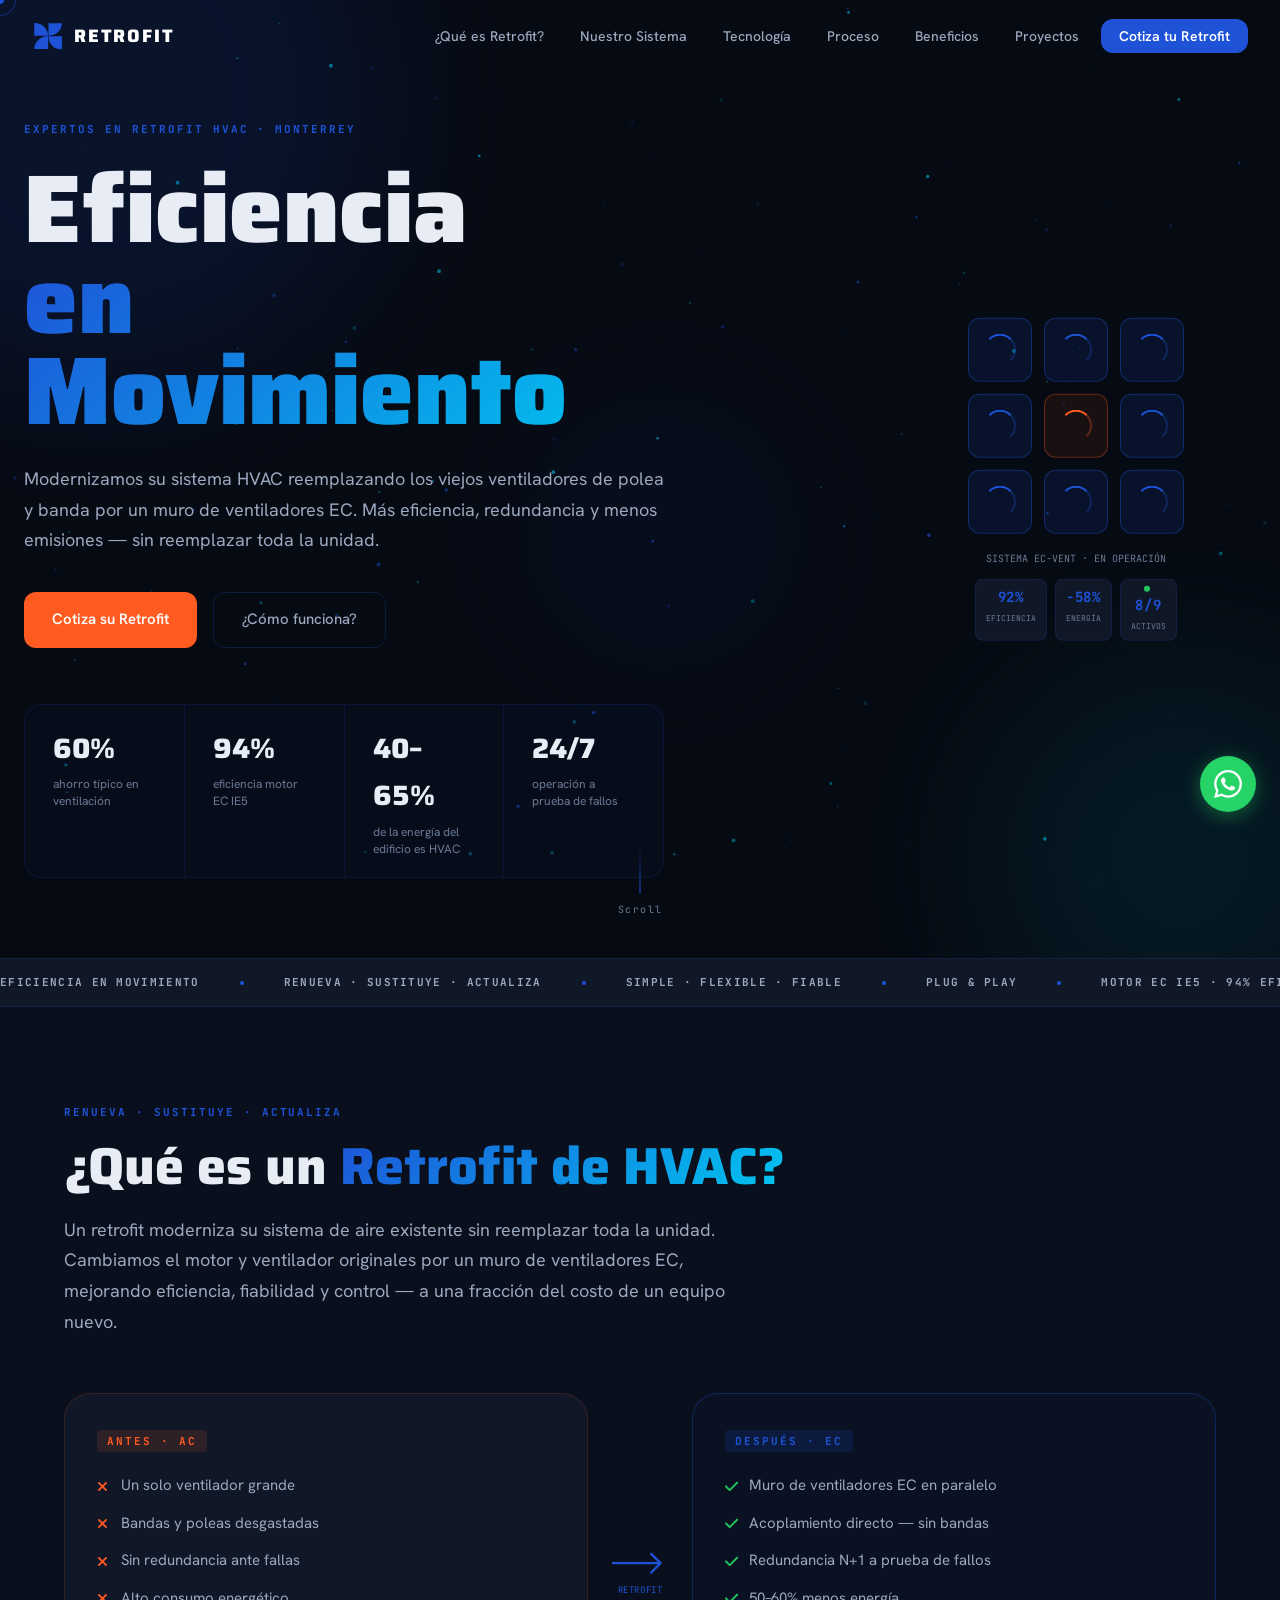
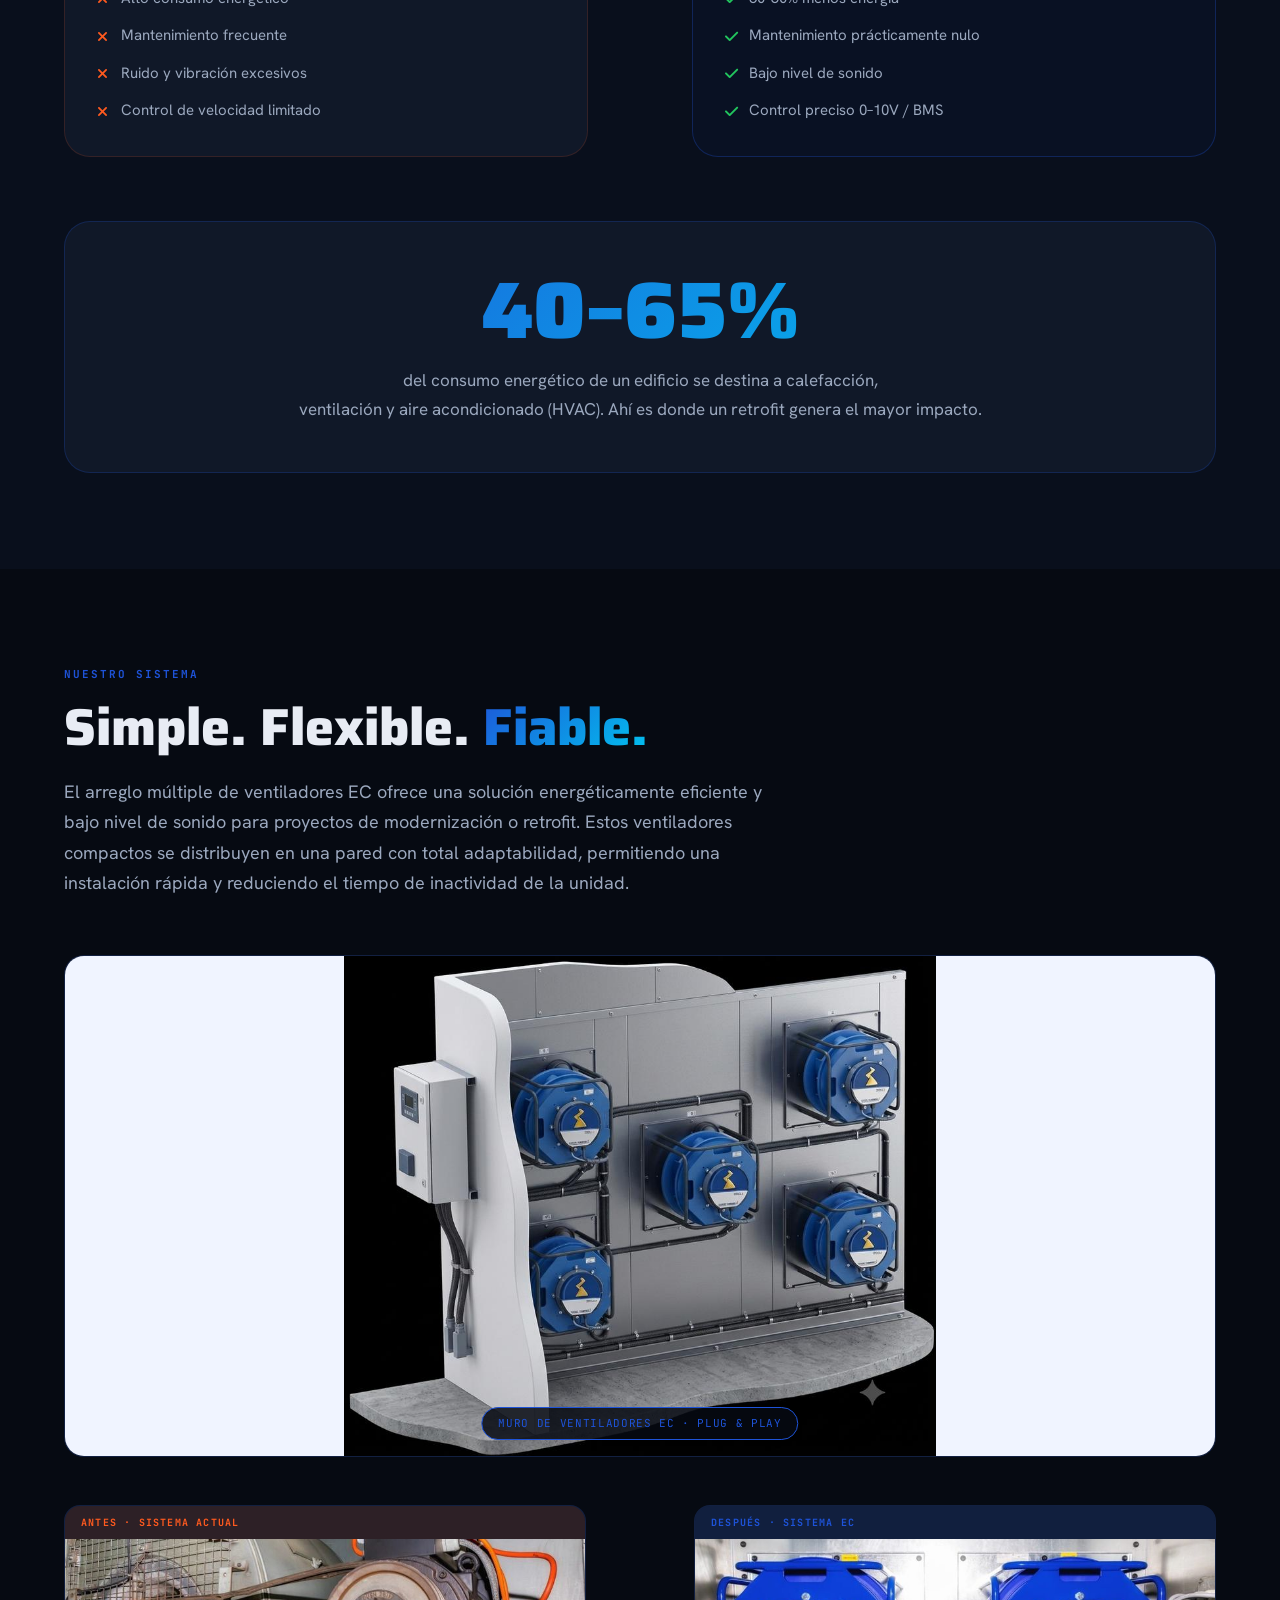
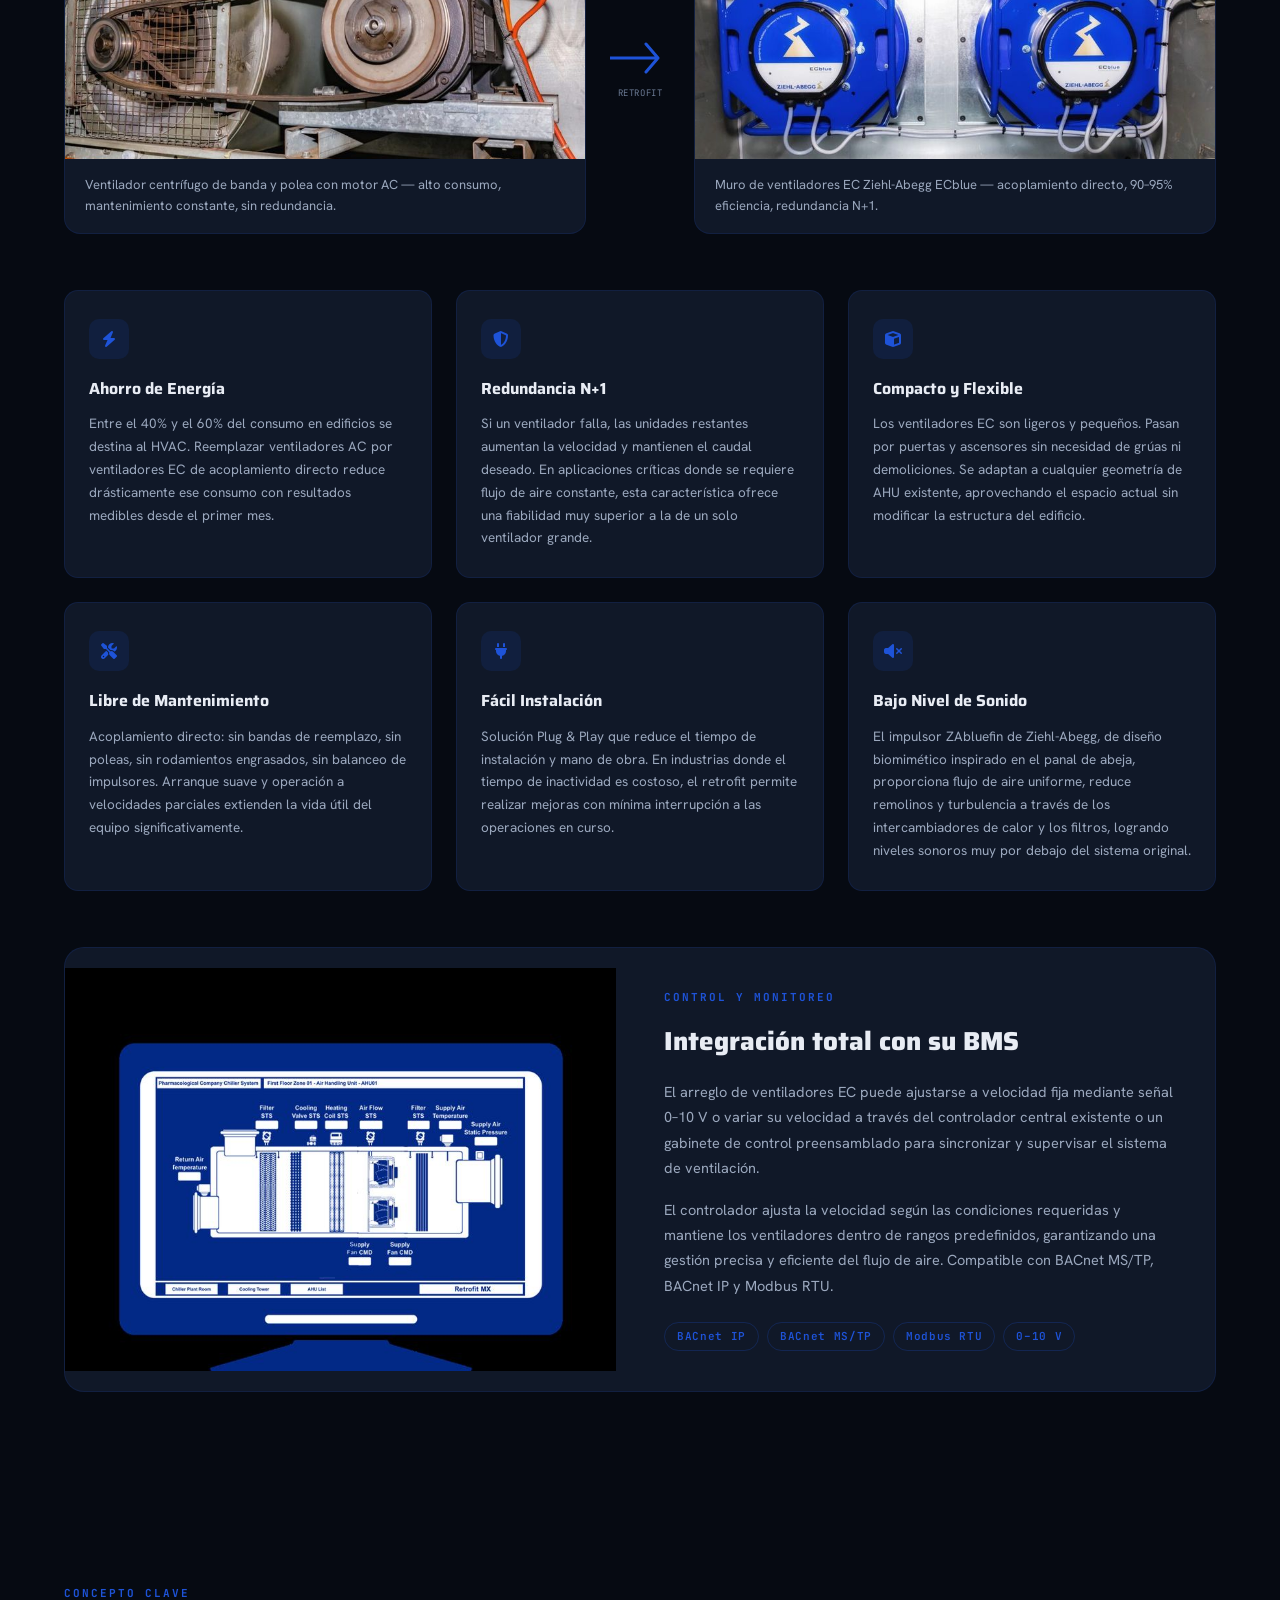
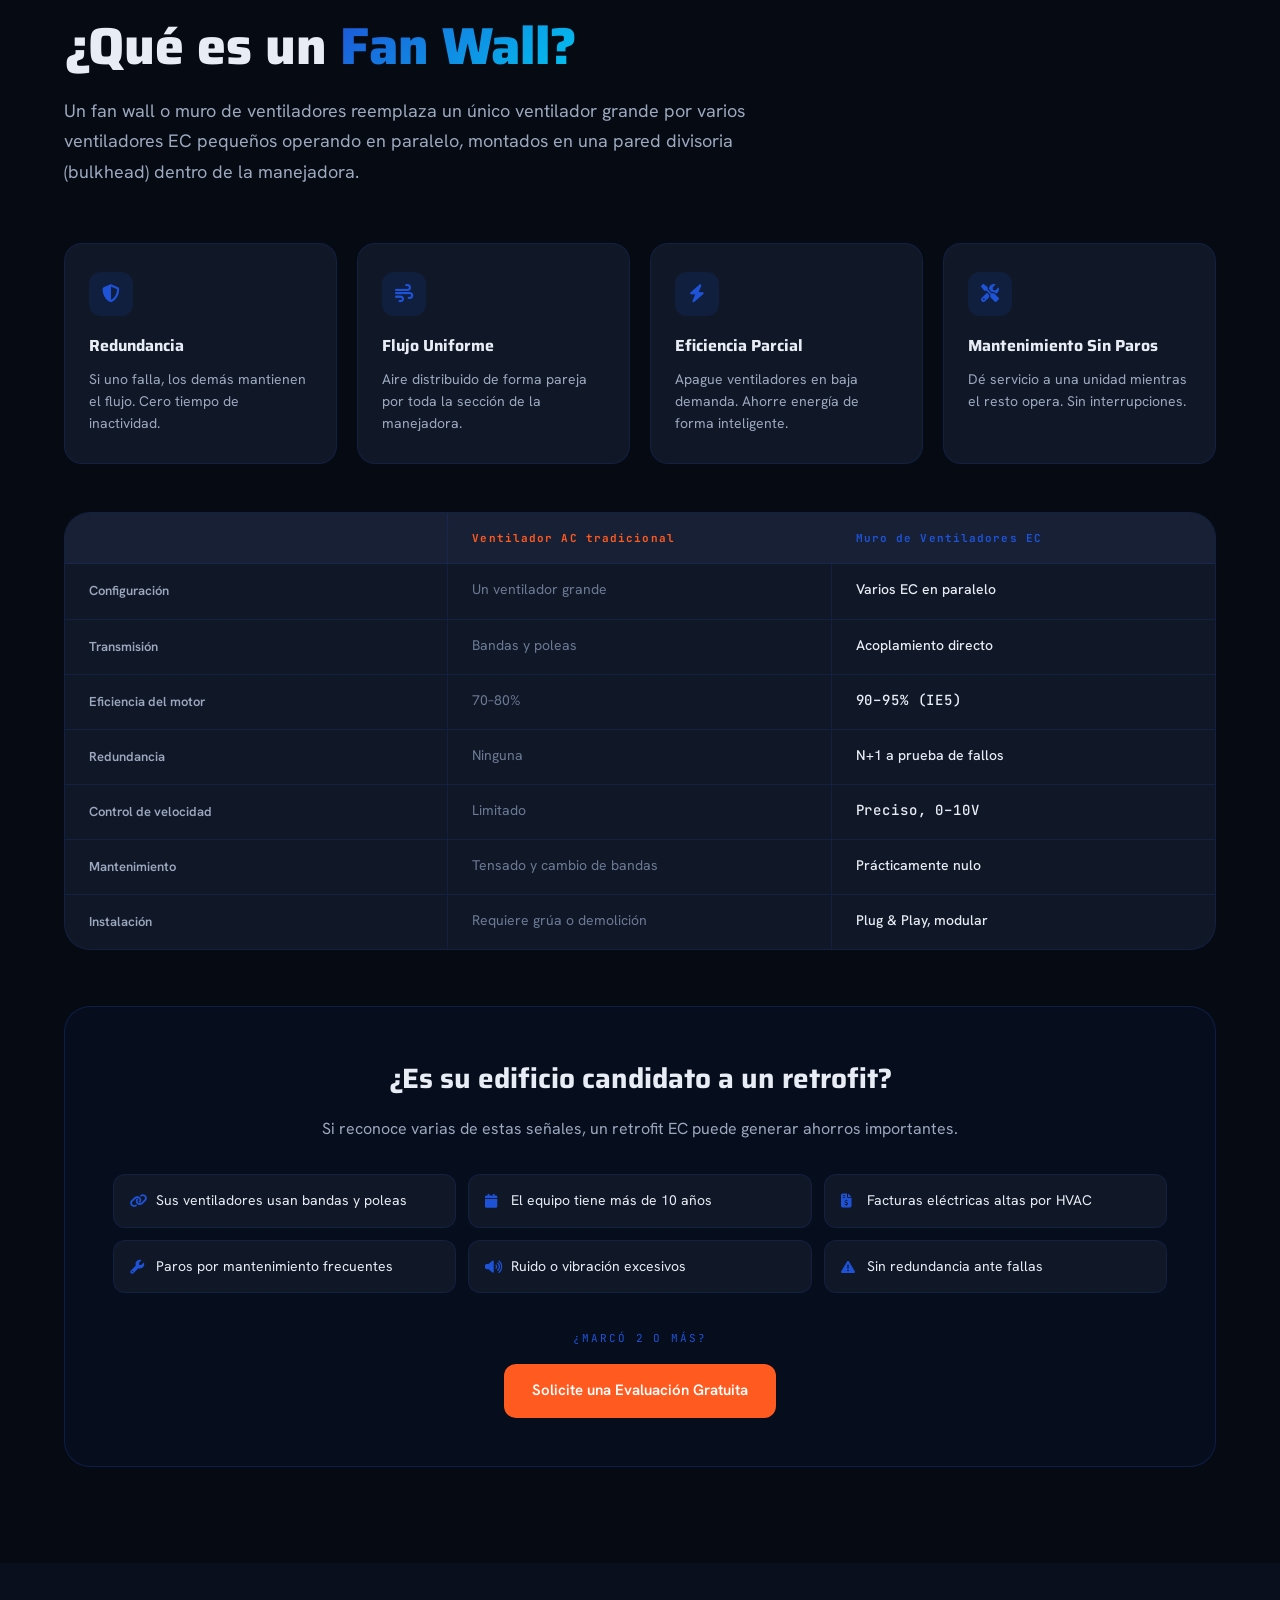
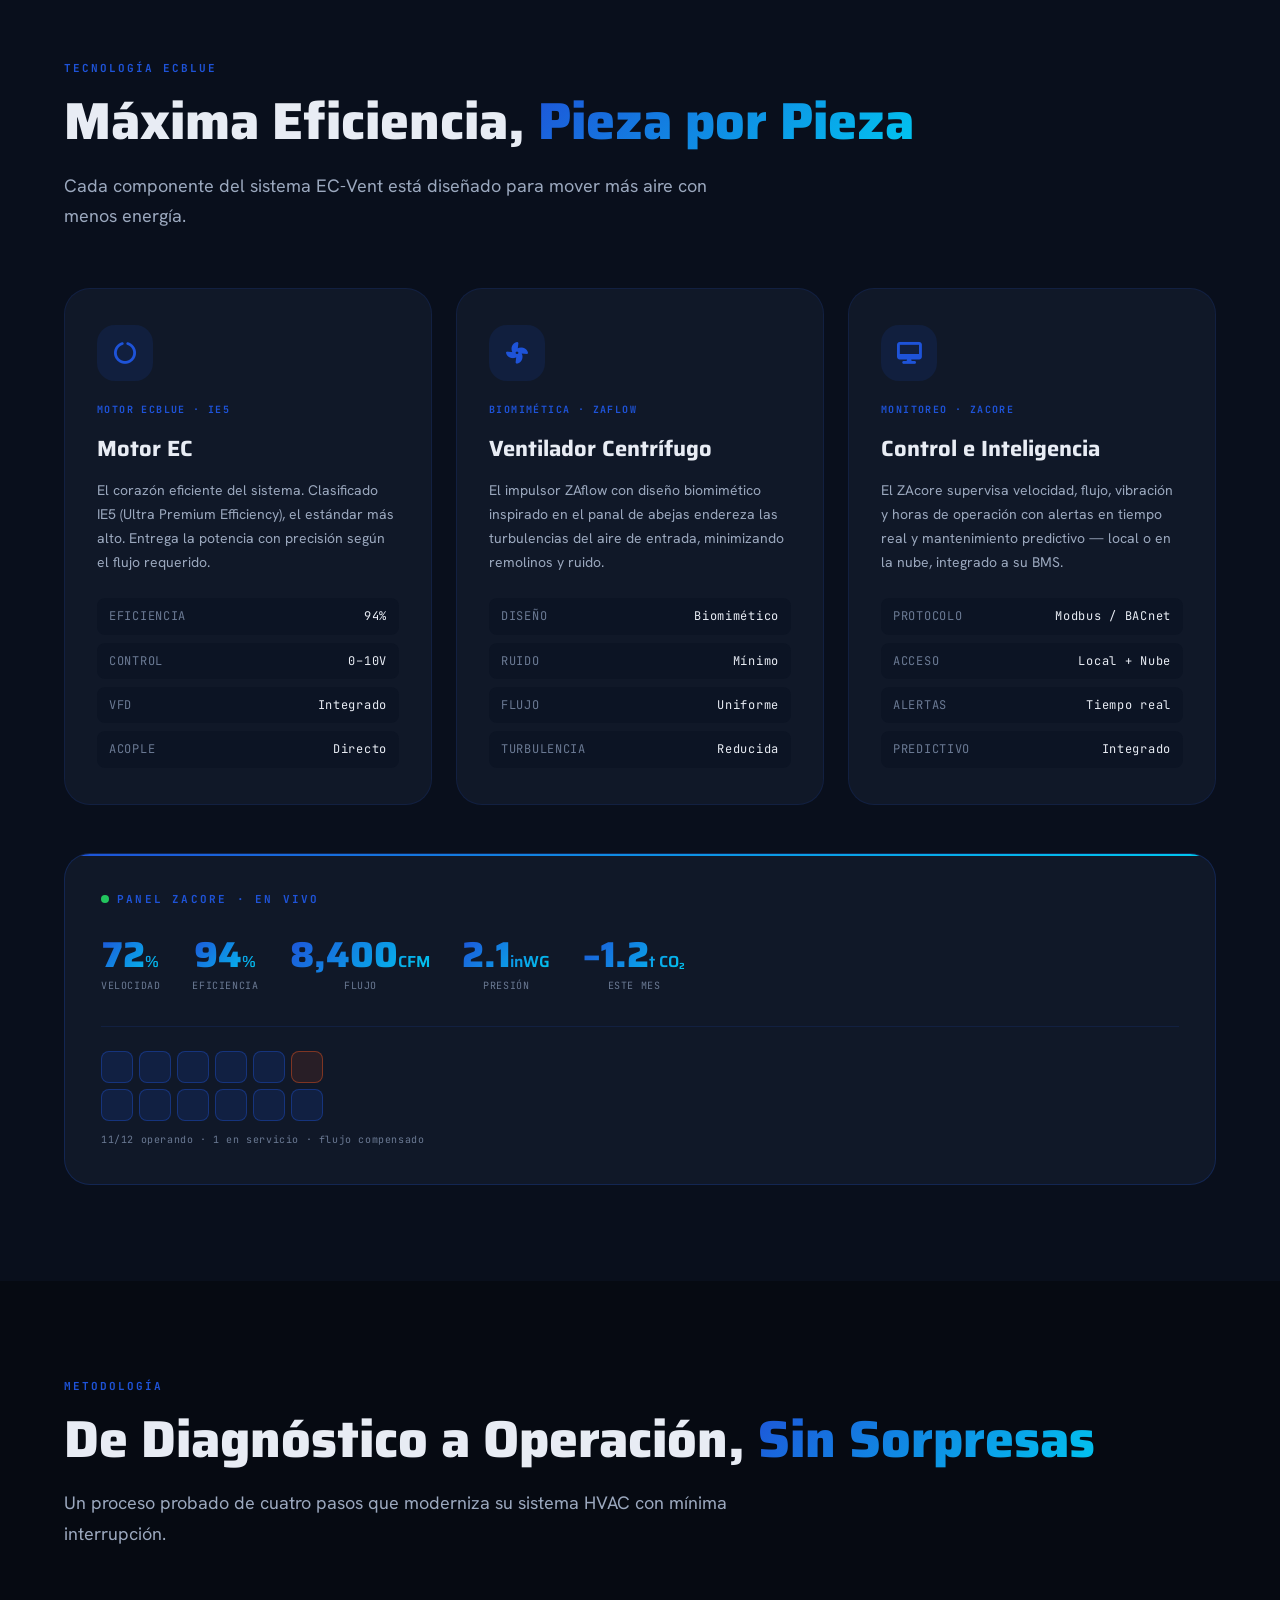
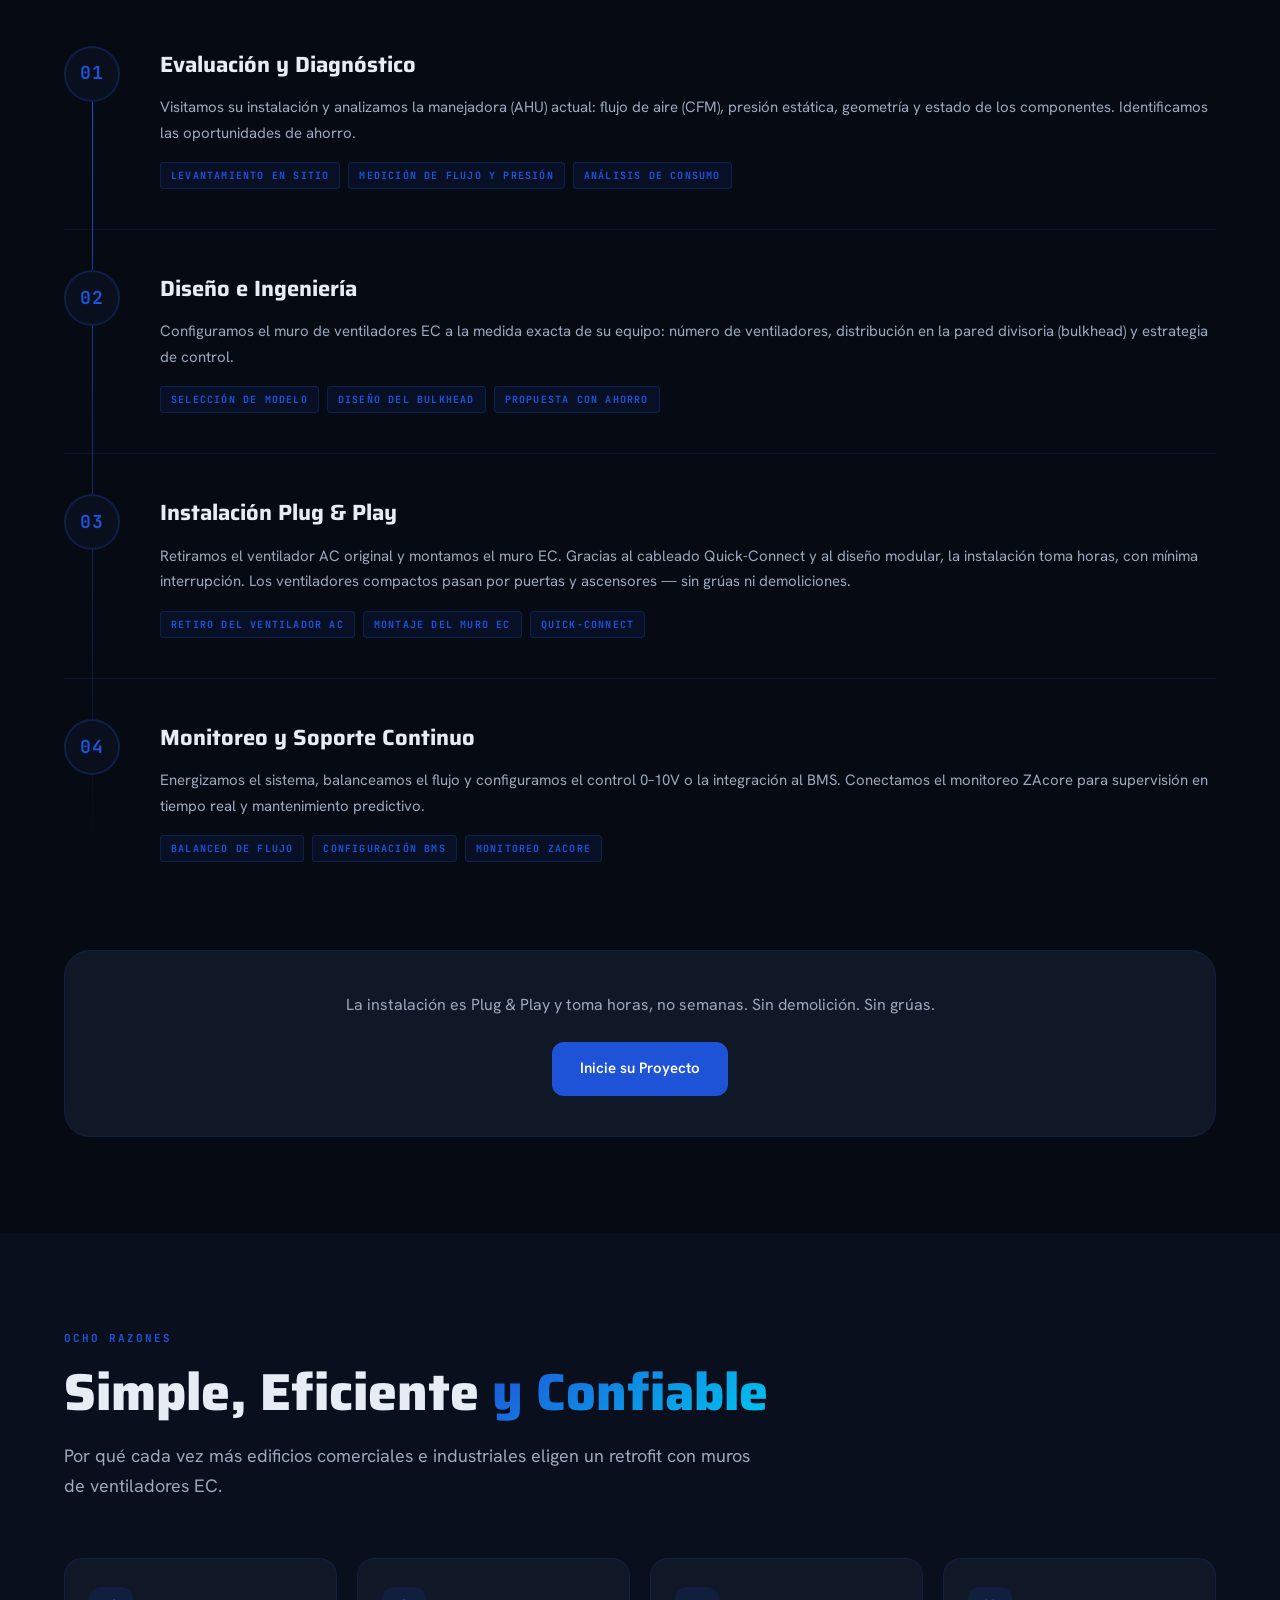
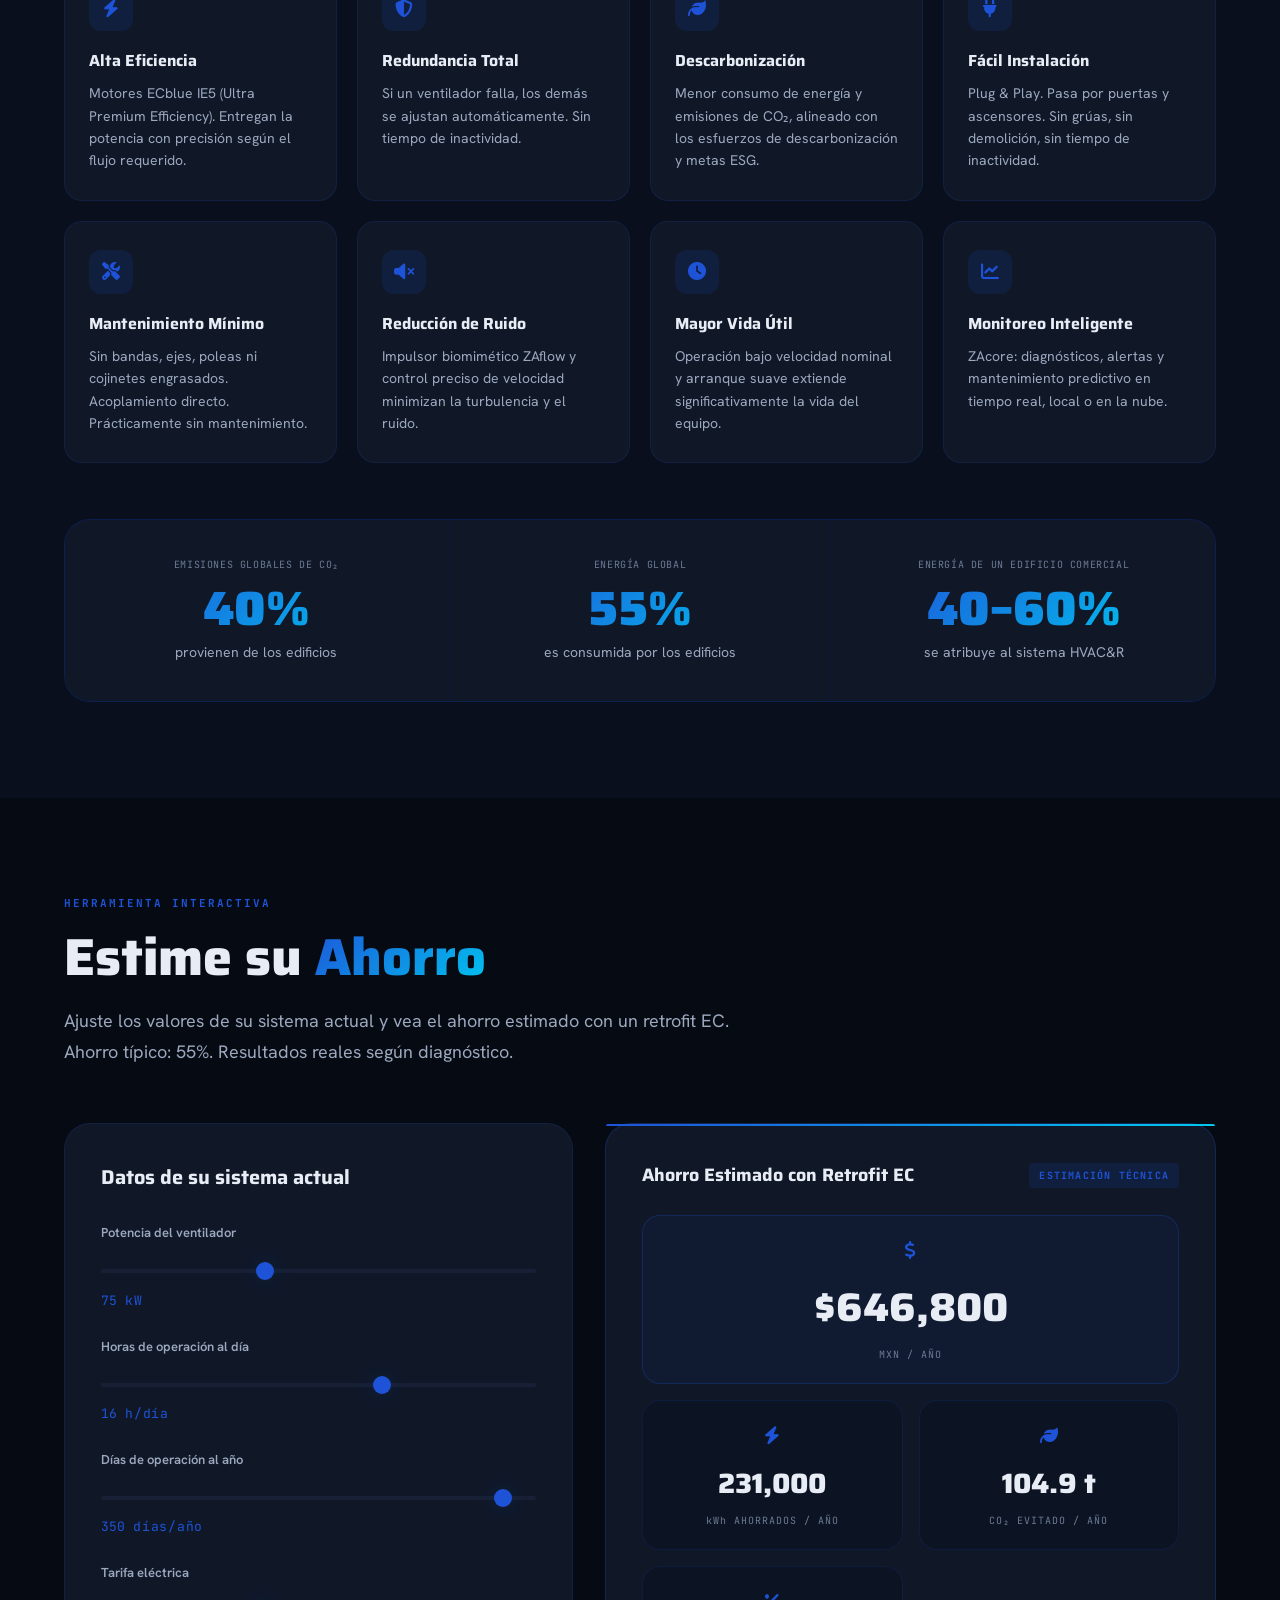
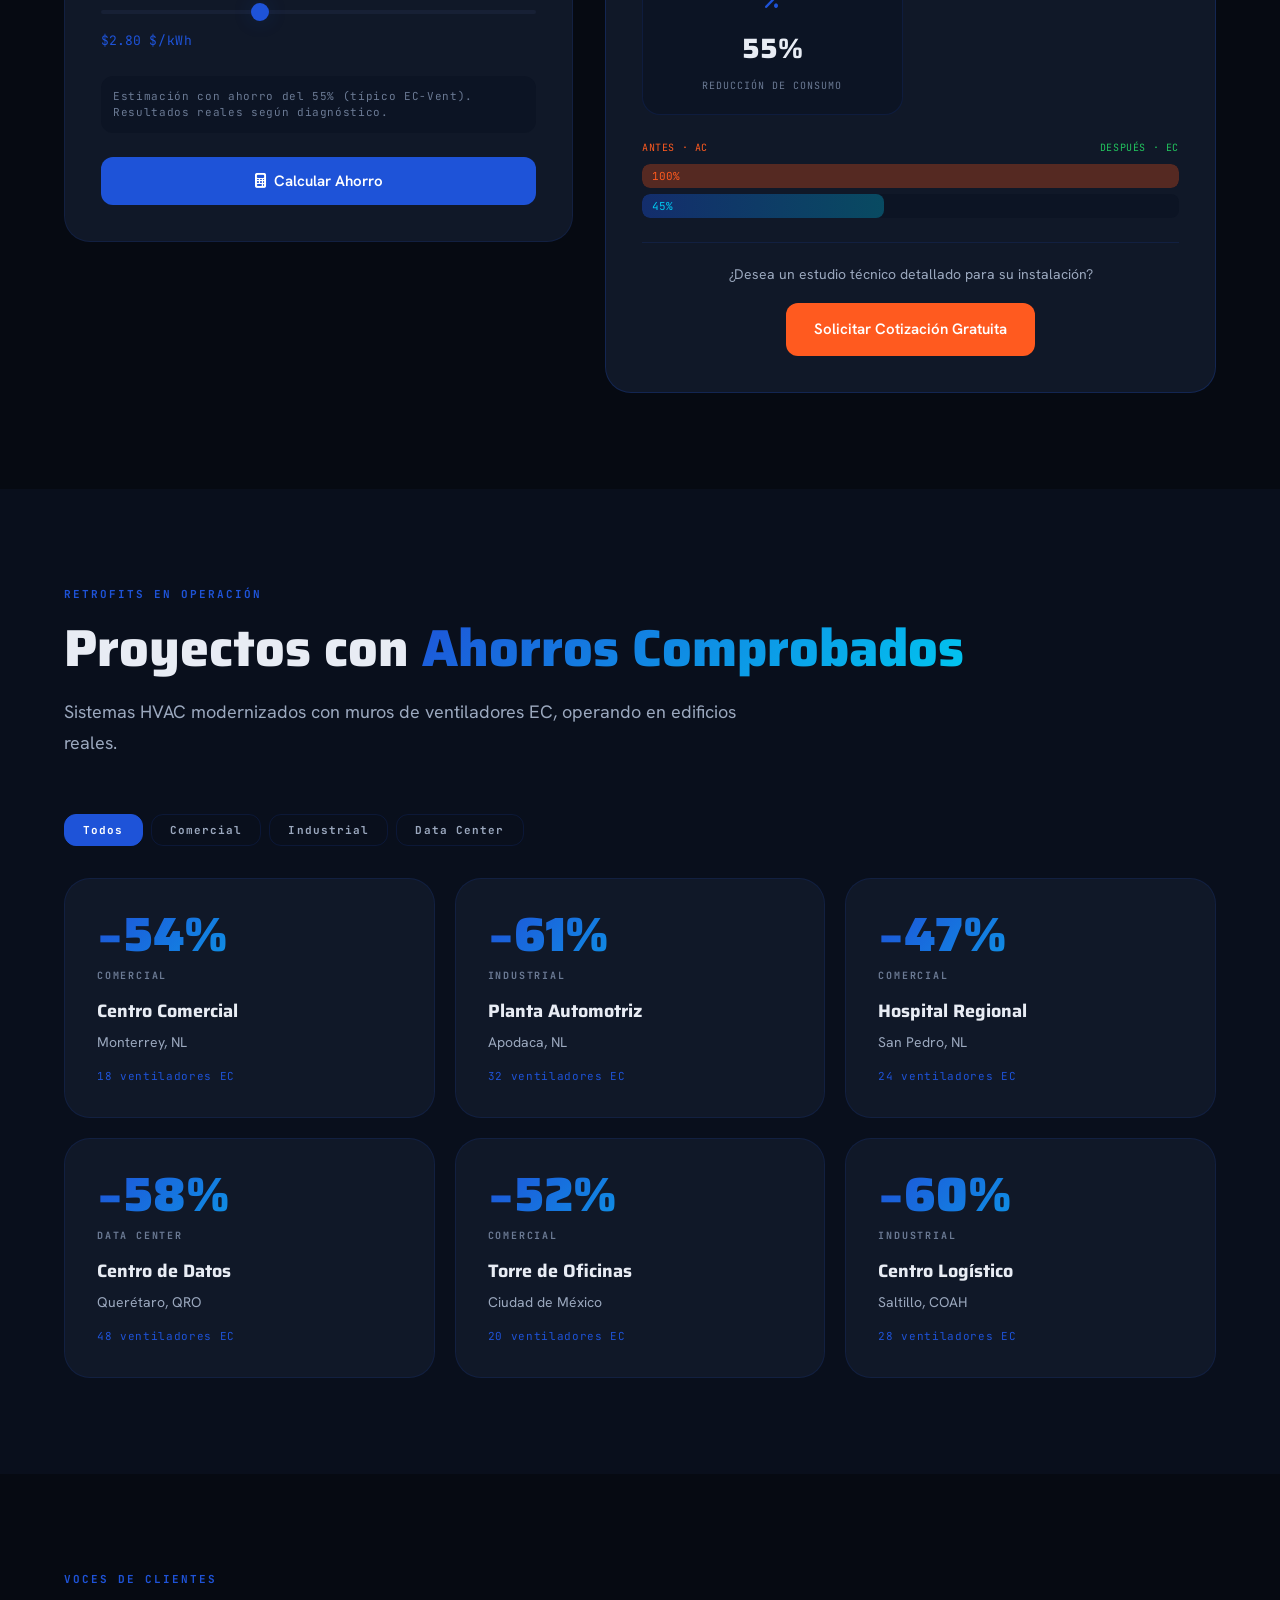
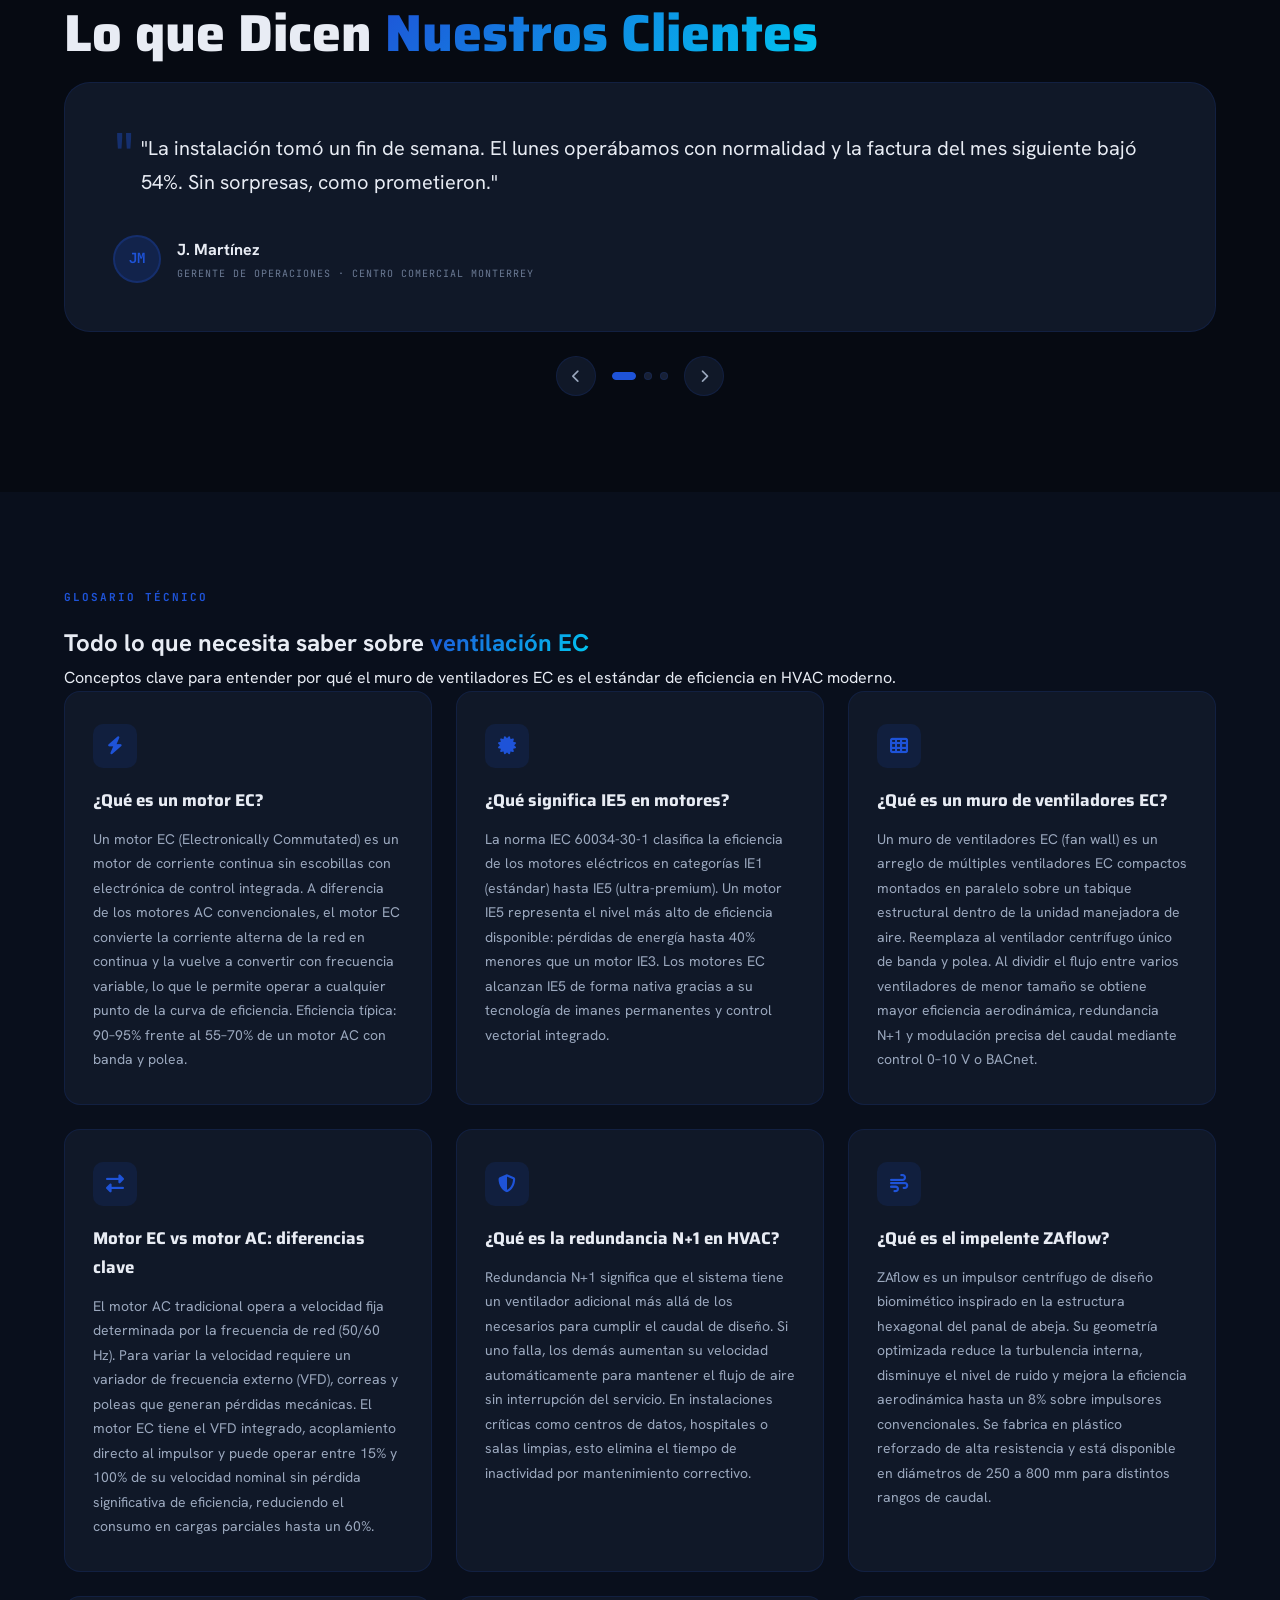
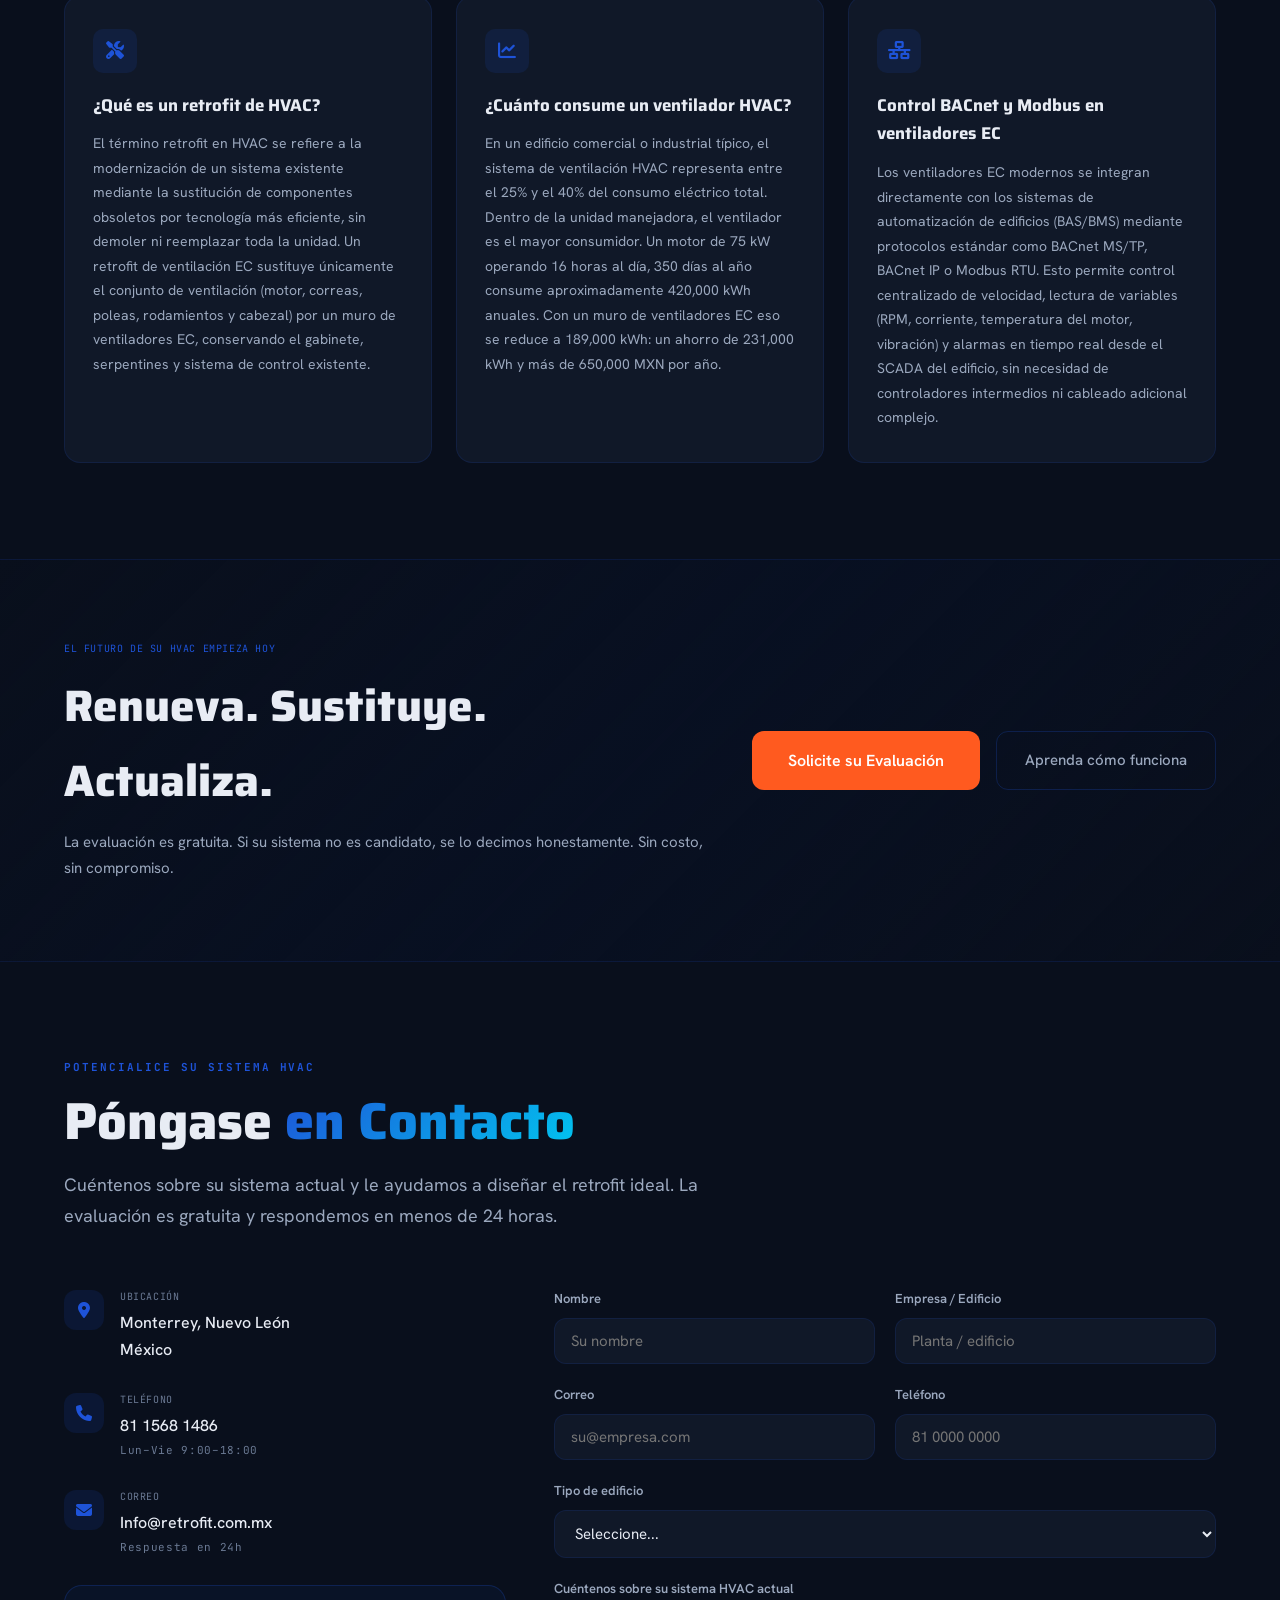
==== commit 9a4bc0b7: "Add Nuestro Sistema section with real photos and system content - New section with render, before/af" ====
--- a/retrofit-todo-en-uno.html
+++ b/retrofit-todo-en-uno.html
@@ -1150,6 +1150,129 @@
   box-shadow: 0 6px 28px rgba(37,211,102,0.55);
 }
 
+/* ─── NUESTRO SISTEMA ───────────────────────────────────── */
+.sistema-hero {
+  position: relative;
+  border-radius: 20px;
+  overflow: hidden;
+  margin-bottom: 48px;
+  border: 1px solid var(--border);
+  background: var(--surface);
+}
+.sistema-hero img {
+  width: 100%; display: block;
+  max-height: 500px; object-fit: contain;
+  background: #f0f4ff;
+}
+.sistema-badge {
+  position: absolute; bottom: 16px; left: 50%; transform: translateX(-50%);
+  background: rgba(6,10,18,0.85);
+  border: 1px solid var(--brand);
+  color: var(--brand); font-size: 11px;
+  padding: 6px 16px; border-radius: 20px;
+  white-space: nowrap;
+}
+.fotos-ad {
+  display: grid;
+  grid-template-columns: 1fr auto 1fr;
+  gap: 24px; align-items: center;
+  margin-bottom: 56px;
+}
+.foto-panel {
+  background: var(--surface);
+  border: 1px solid var(--border);
+  border-radius: 16px;
+  overflow: hidden;
+}
+.foto-panel img {
+  width: 100%; display: block;
+  height: 220px; object-fit: cover;
+}
+.foto-panel p {
+  font-size: 13px; color: var(--text-2);
+  line-height: 1.6; padding: 16px 20px;
+}
+.foto-tag {
+  font-size: 10px; font-weight: 700;
+  letter-spacing: 0.12em;
+  padding: 8px 16px;
+}
+.foto-tag-antes { background: rgba(255,90,31,0.12); color: var(--pop); }
+.foto-tag-despues { background: rgba(30,83,216,0.12); color: var(--brand); }
+.foto-flecha {
+  display: flex; flex-direction: column;
+  align-items: center; gap: 8px;
+  color: var(--text-3); font-size: 9px;
+  letter-spacing: 0.1em;
+}
+.sistema-features {
+  display: grid;
+  grid-template-columns: repeat(3, 1fr);
+  gap: 24px; margin-bottom: 56px;
+}
+.sfeat {
+  background: var(--surface);
+  border: 1px solid var(--border);
+  border-radius: 14px; padding: 28px 24px;
+  transition: border-color 0.2s var(--ease-mech);
+}
+.sfeat:hover { border-color: var(--brand); }
+.sfeat-icon {
+  width: 40px; height: 40px;
+  background: rgba(30,83,216,0.12);
+  border-radius: 10px;
+  display: flex; align-items: center; justify-content: center;
+  color: var(--brand); font-size: 16px;
+  margin-bottom: 16px;
+}
+.sfeat h3 {
+  font-family: var(--font-display);
+  font-size: 16px; font-weight: 700;
+  margin-bottom: 10px;
+}
+.sfeat p { font-size: 13.5px; color: var(--text-2); line-height: 1.7; }
+
+.zacore-real {
+  display: grid;
+  grid-template-columns: 1fr 1fr;
+  gap: 48px; align-items: center;
+  background: var(--surface);
+  border: 1px solid var(--border);
+  border-radius: 20px; overflow: hidden;
+}
+.zacore-real-img img {
+  width: 100%; display: block;
+  height: 100%; min-height: 280px;
+  object-fit: cover;
+}
+.zacore-real-text { padding: 40px 40px 40px 0; }
+.zacore-real-text h3 {
+  font-family: var(--font-display);
+  font-size: 26px; font-weight: 800;
+  margin-bottom: 16px;
+}
+.zacore-real-text p { font-size: 14.5px; color: var(--text-2); line-height: 1.75; }
+.zacore-pills { display: flex; flex-wrap: wrap; gap: 8px; }
+.tech-pill {
+  font-size: 11px; font-weight: 600;
+  border: 1px solid var(--border-2);
+  color: var(--brand); padding: 4px 12px;
+  border-radius: 20px;
+}
+
+@media (max-width: 1024px) {
+  .sistema-features { grid-template-columns: repeat(2, 1fr); }
+  .zacore-real { grid-template-columns: 1fr; }
+  .zacore-real-text { padding: 32px; }
+}
+@media (max-width: 768px) {
+  .fotos-ad { grid-template-columns: 1fr; }
+  .foto-flecha svg { transform: rotate(90deg); }
+}
+@media (max-width: 480px) {
+  .sistema-features { grid-template-columns: 1fr; }
+}
+
 </style>
 </head>
 <body>
@@ -1193,6 +1316,7 @@
     </a>
     <ul class="nav-links" id="navLinks">
       <li><a href="#que-es" class="nav-link">¿Qué es Retrofit?</a></li>
+      <li><a href="#nuestro-sistema" class="nav-link">Nuestro Sistema</a></li>
       <li><a href="#tecnologia" class="nav-link">Tecnología</a></li>
       <li><a href="#proceso" class="nav-link">Proceso</a></li>
       <li><a href="#beneficios" class="nav-link">Beneficios</a></li>
@@ -1371,6 +1495,102 @@
   </div>
 </section>
 
+<!-- NUESTRO SISTEMA -->
+<section id="nuestro-sistema" class="section">
+  <div class="container">
+    <div class="section-header reveal">
+      <div class="section-label mono">NUESTRO SISTEMA</div>
+      <h2 class="section-title">Simple. Flexible. <span class="gradient-text">Fiable.</span></h2>
+      <p class="section-desc">
+        El arreglo múltiple de ventiladores EC ofrece una solución energéticamente eficiente
+        y bajo nivel de sonido para proyectos de modernización o retrofit. Estos ventiladores
+        compactos se distribuyen en una pared con total adaptabilidad, permitiendo una instalación
+        rápida y reduciendo el tiempo de inactividad de la unidad.
+      </p>
+    </div>
+
+    <!-- Render central del sistema -->
+    <div class="sistema-hero reveal" data-delay="100">
+      <img src="[data-uri]" alt="Muro de ventiladores EC Ziehl-Abegg — sistema completo" loading="lazy" />
+      <div class="sistema-badge mono">MURO DE VENTILADORES EC · PLUG &amp; PLAY</div>
+    </div>
+
+    <!-- Antes y Después con fotos reales -->
+    <div class="fotos-ad reveal" data-delay="150">
+      <div class="foto-panel">
+        <div class="foto-tag mono foto-tag-antes">ANTES · SISTEMA ACTUAL</div>
+        <img src="[data-uri]" alt="Ventilador AC de polea y banda antes del retrofit" loading="lazy" />
+        <p>Ventilador centrífugo de banda y polea con motor AC — alto consumo, mantenimiento constante, sin redundancia.</p>
+      </div>
+      <div class="foto-flecha">
+        <svg viewBox="0 0 60 40" fill="none" width="60">
+          <path d="M0 20 H48 M36 6 L48 20 L36 34" stroke="var(--brand)" stroke-width="3" stroke-linecap="round" stroke-linejoin="round"/>
+        </svg>
+        <span class="mono">RETROFIT</span>
+      </div>
+      <div class="foto-panel">
+        <div class="foto-tag mono foto-tag-despues">DESPUÉS · SISTEMA EC</div>
+        <img src="[data-uri]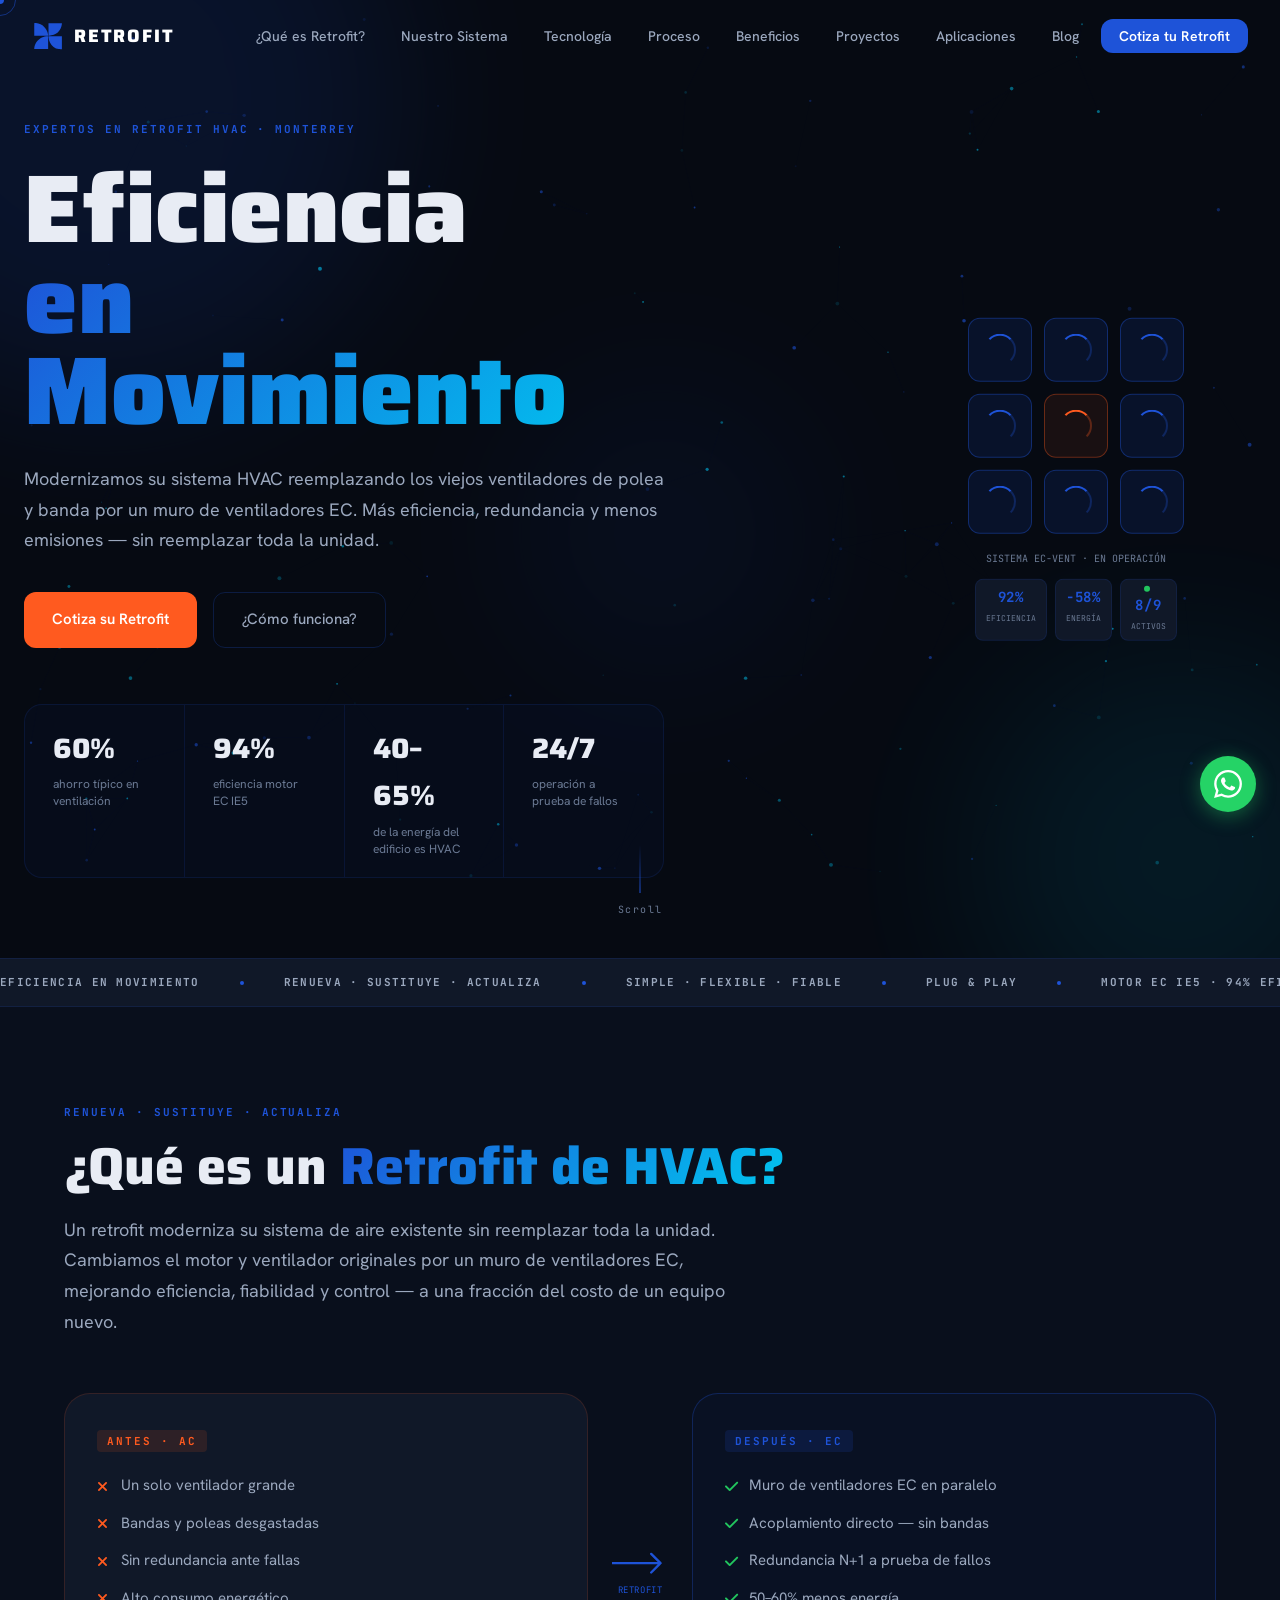
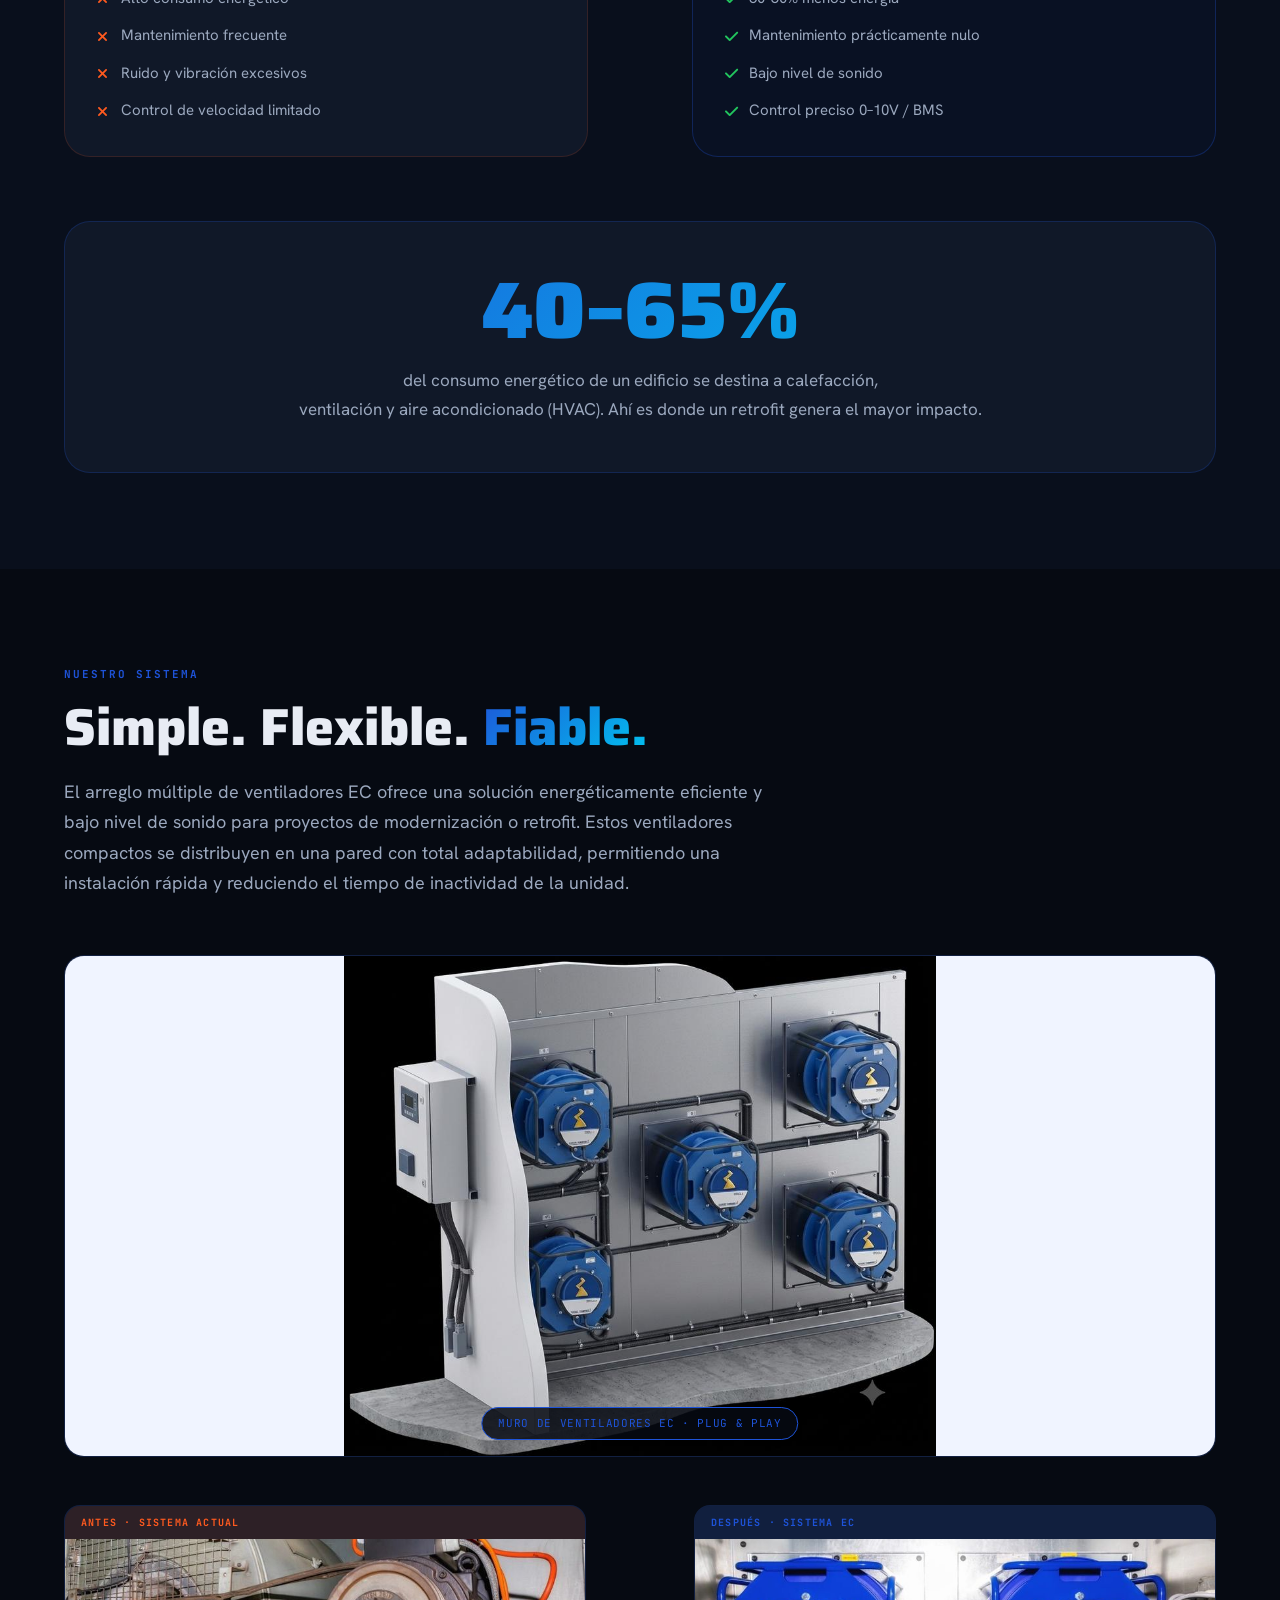
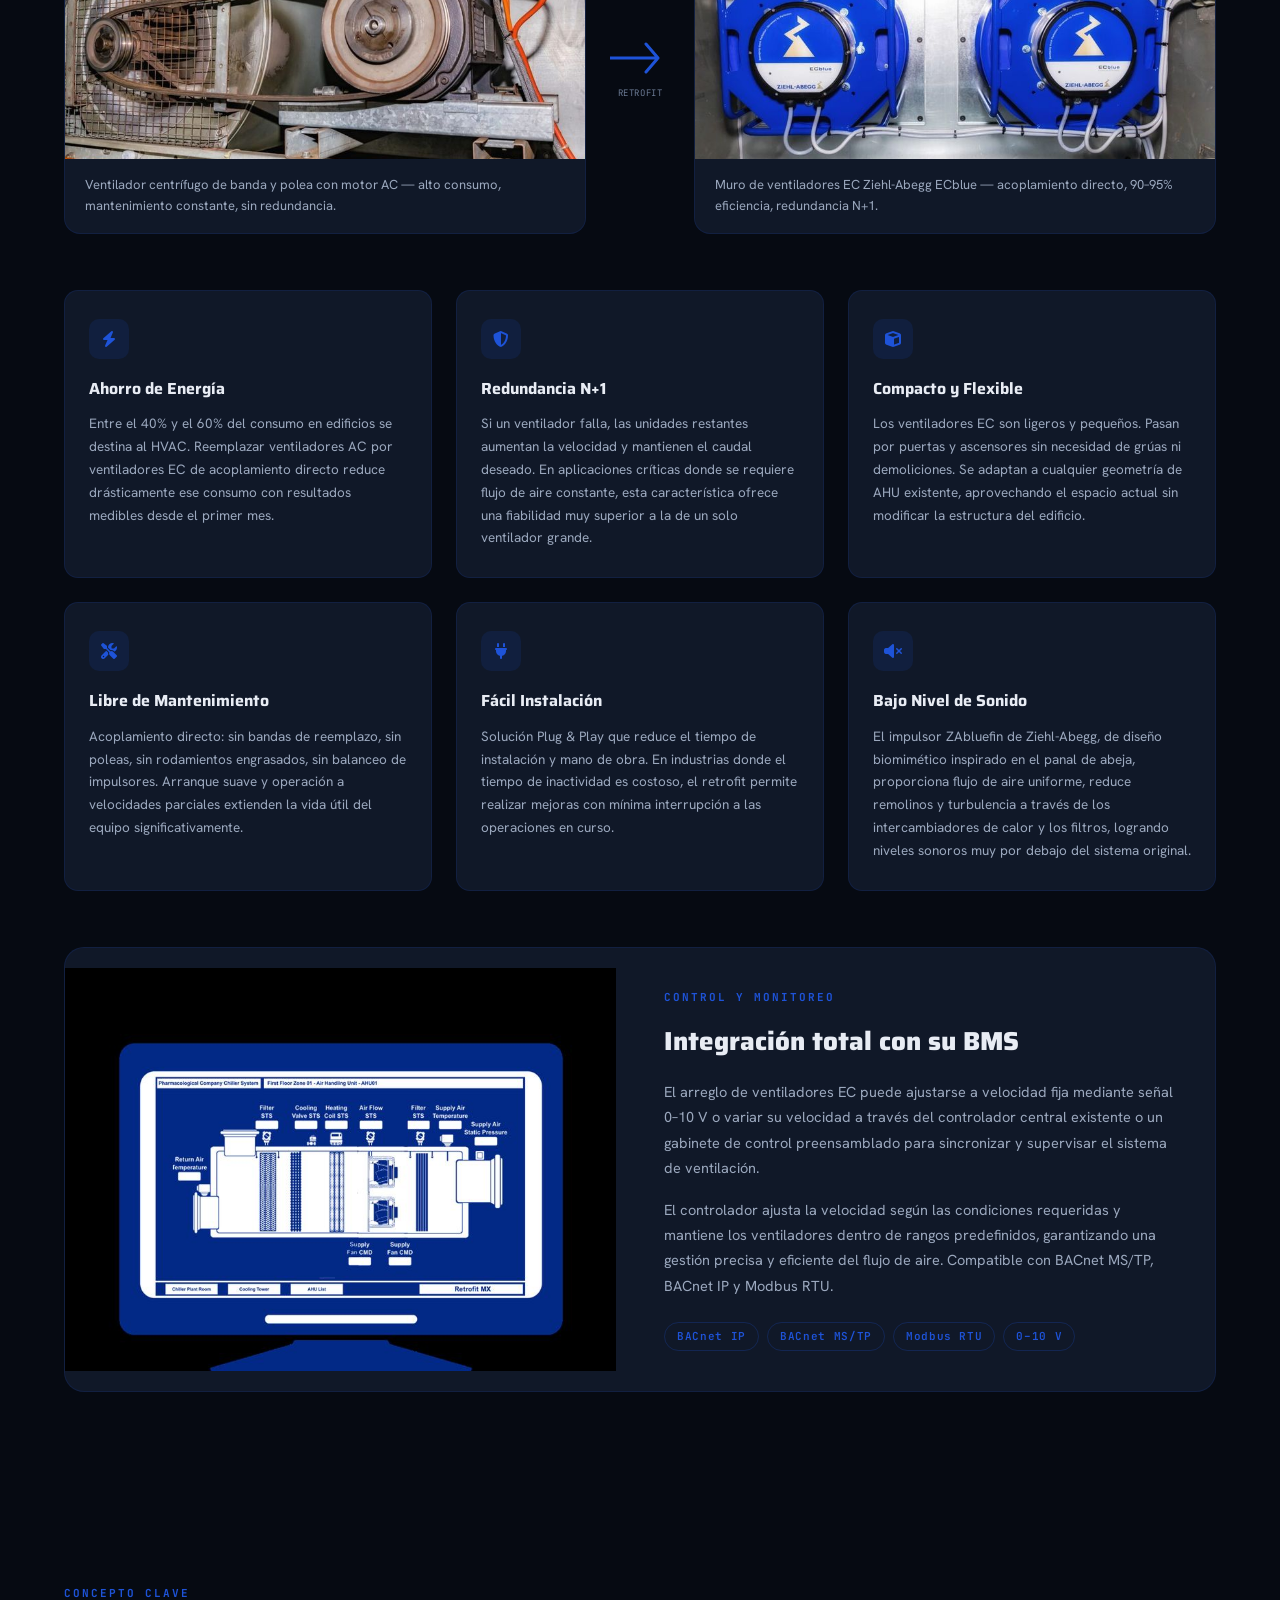
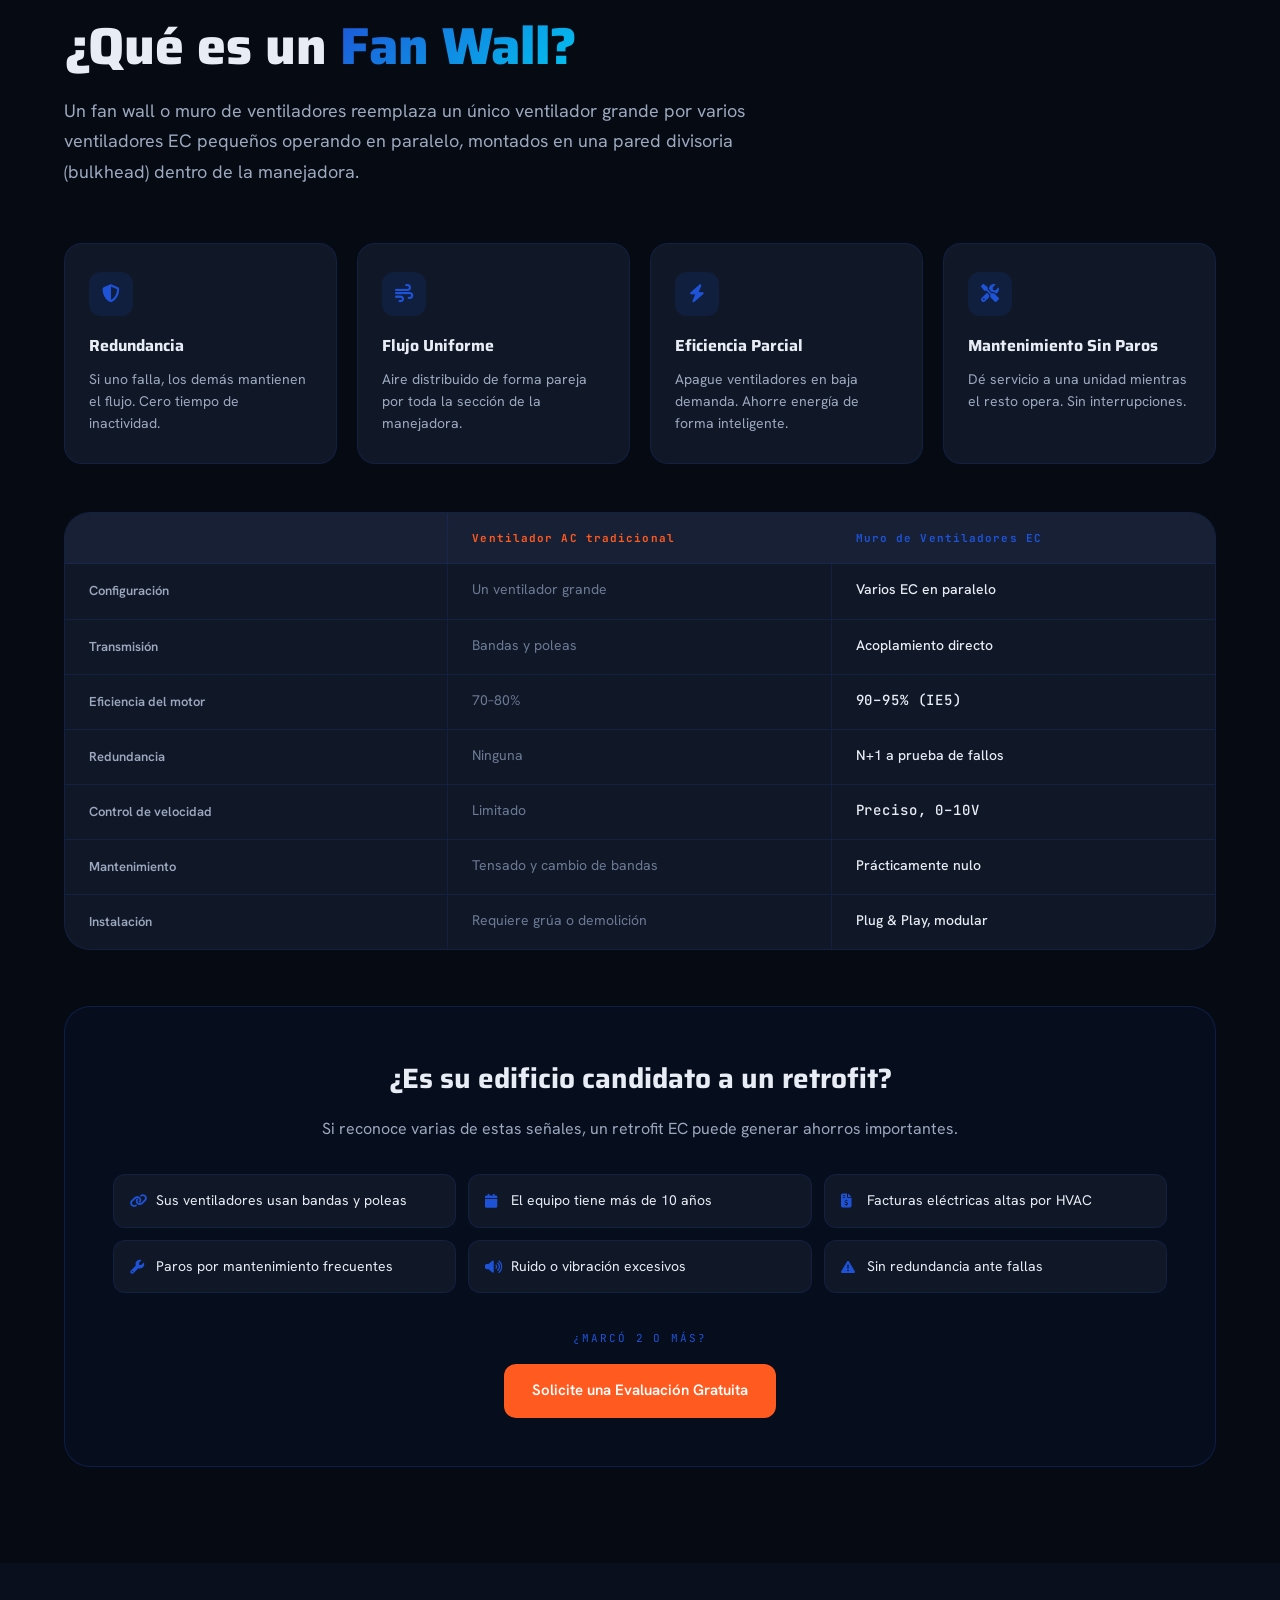
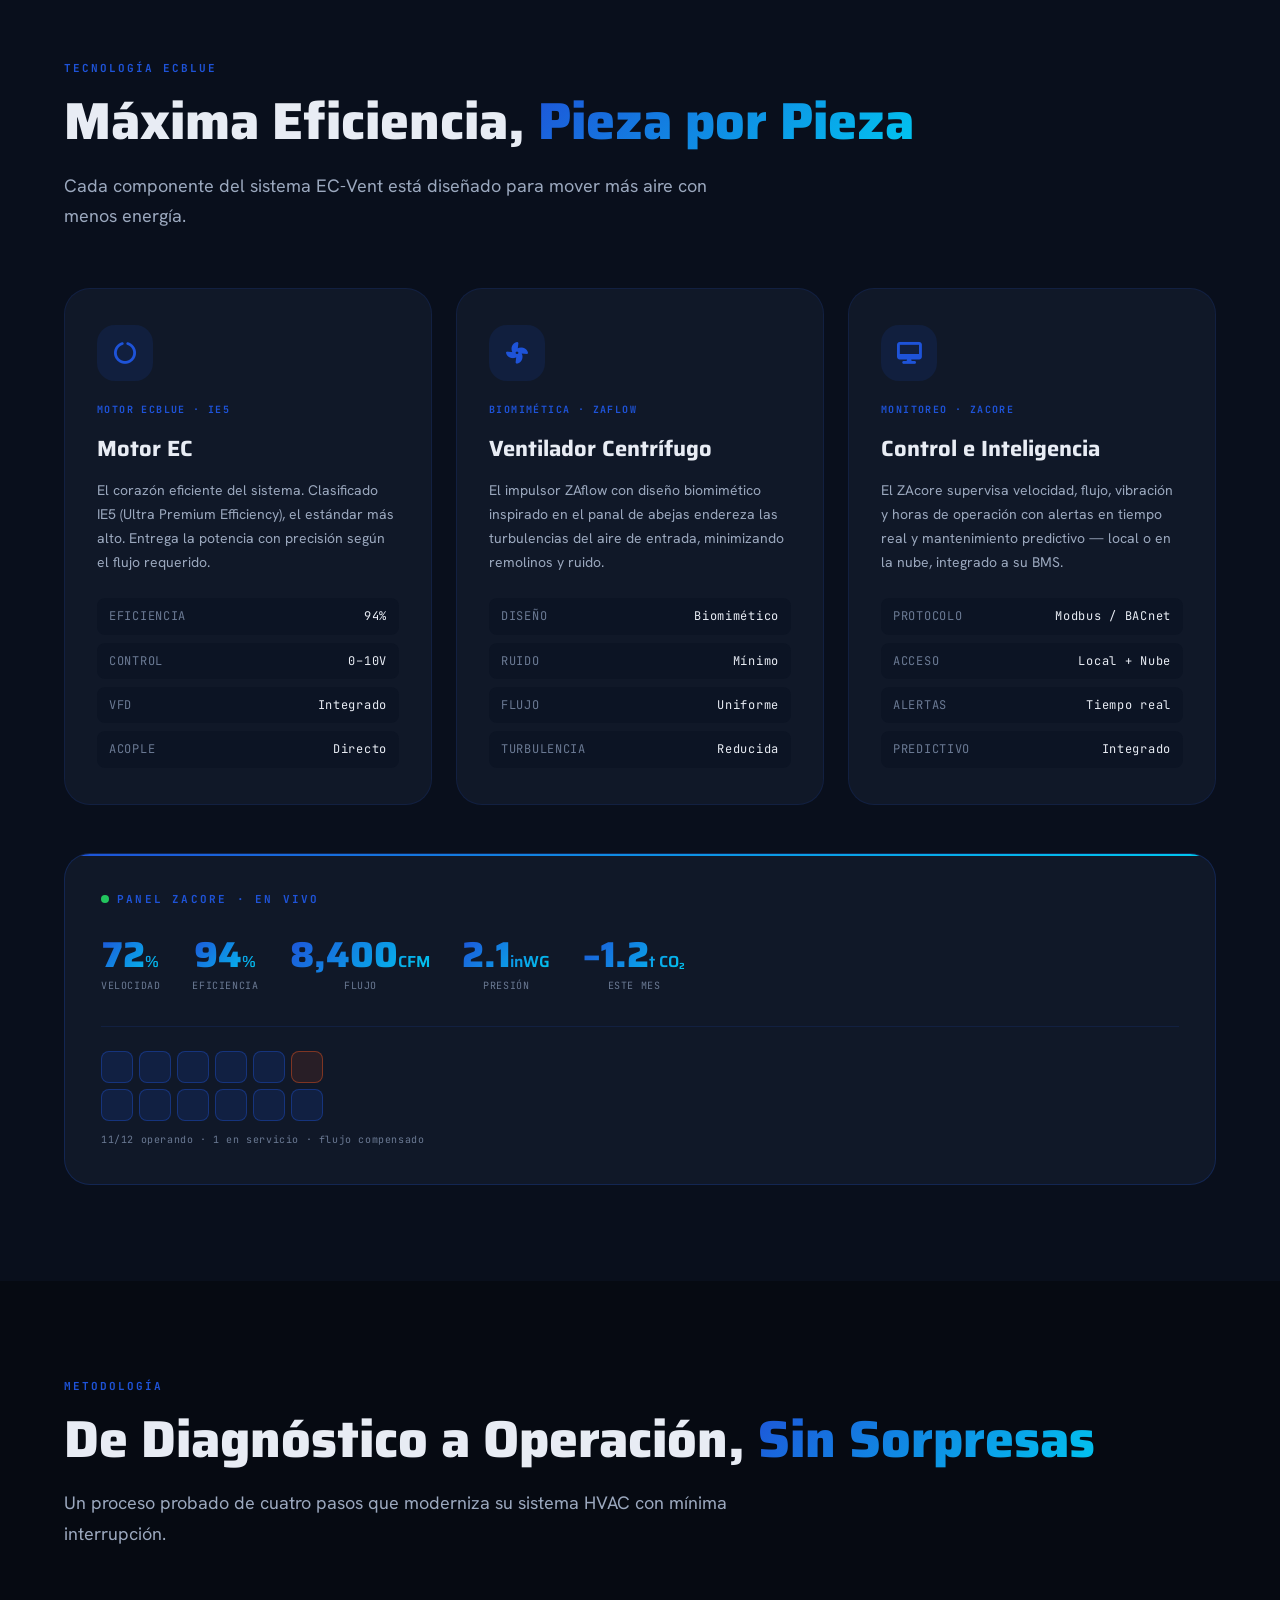
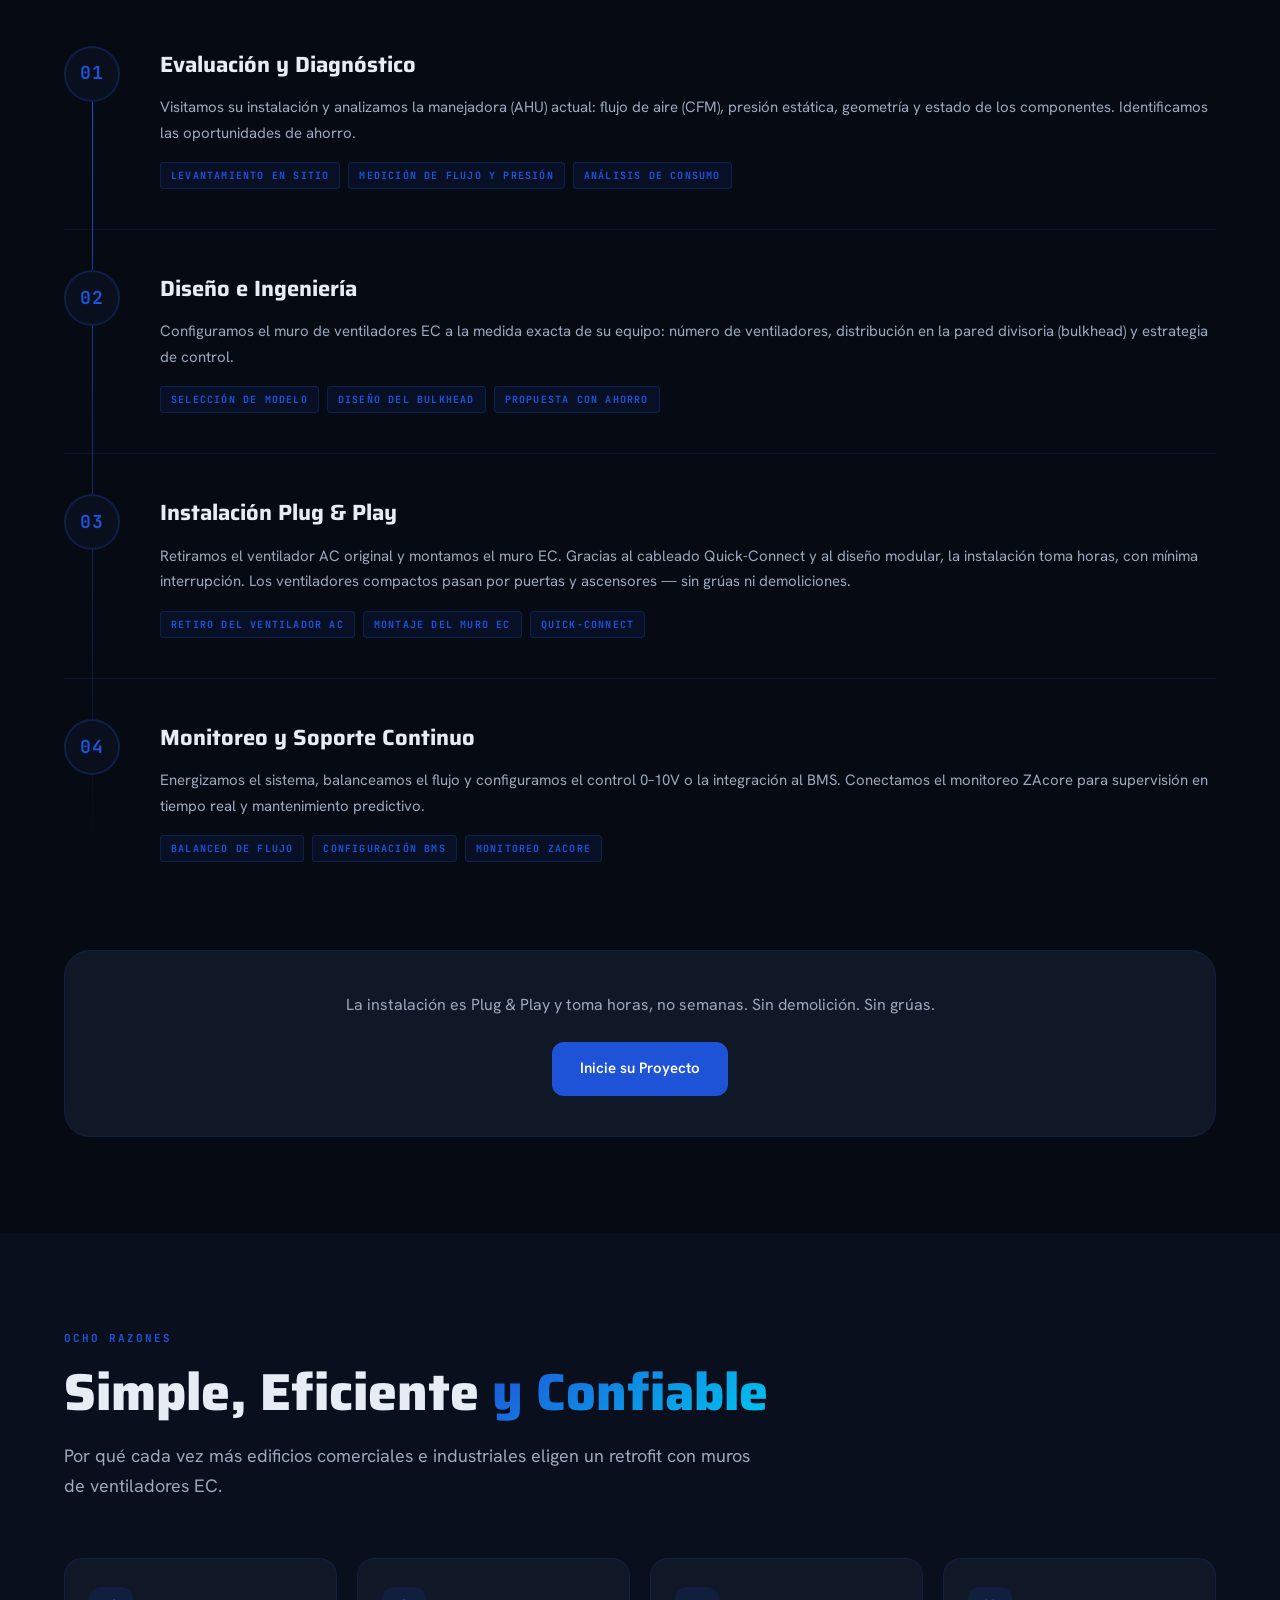
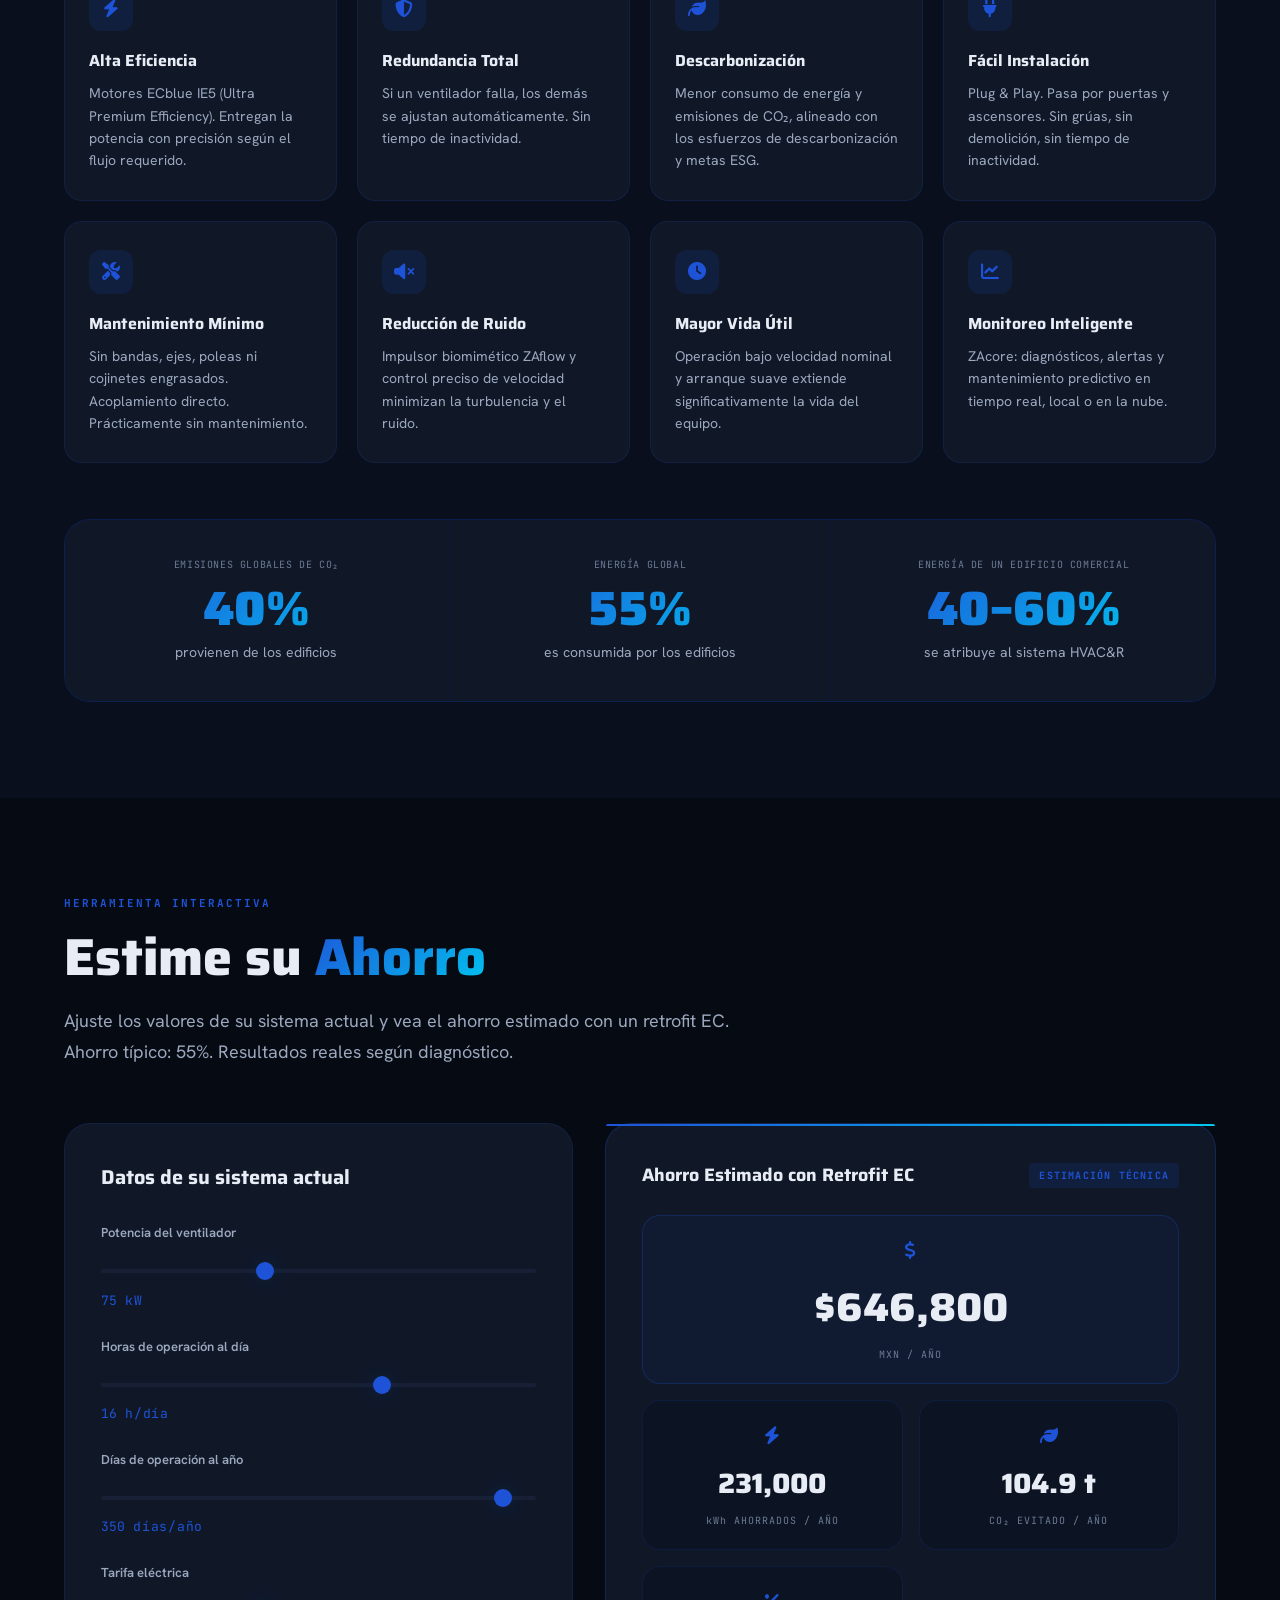
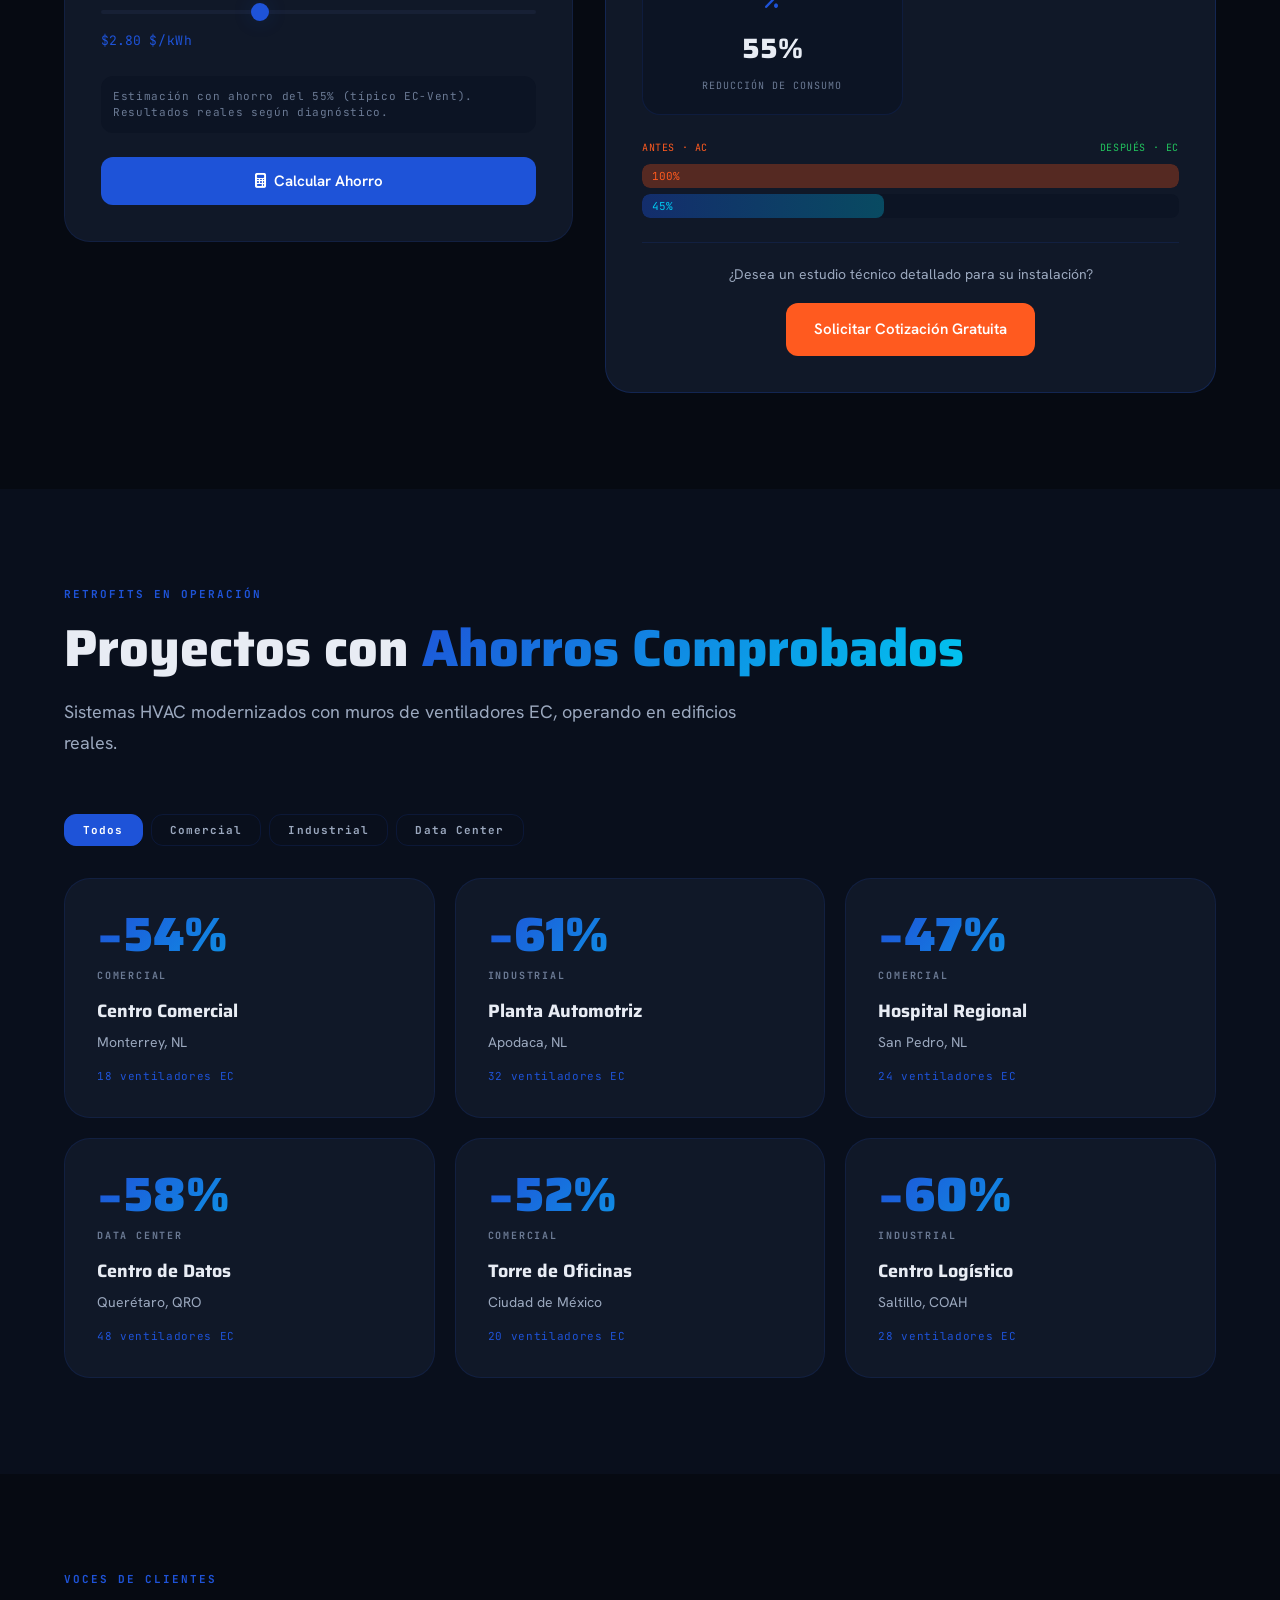
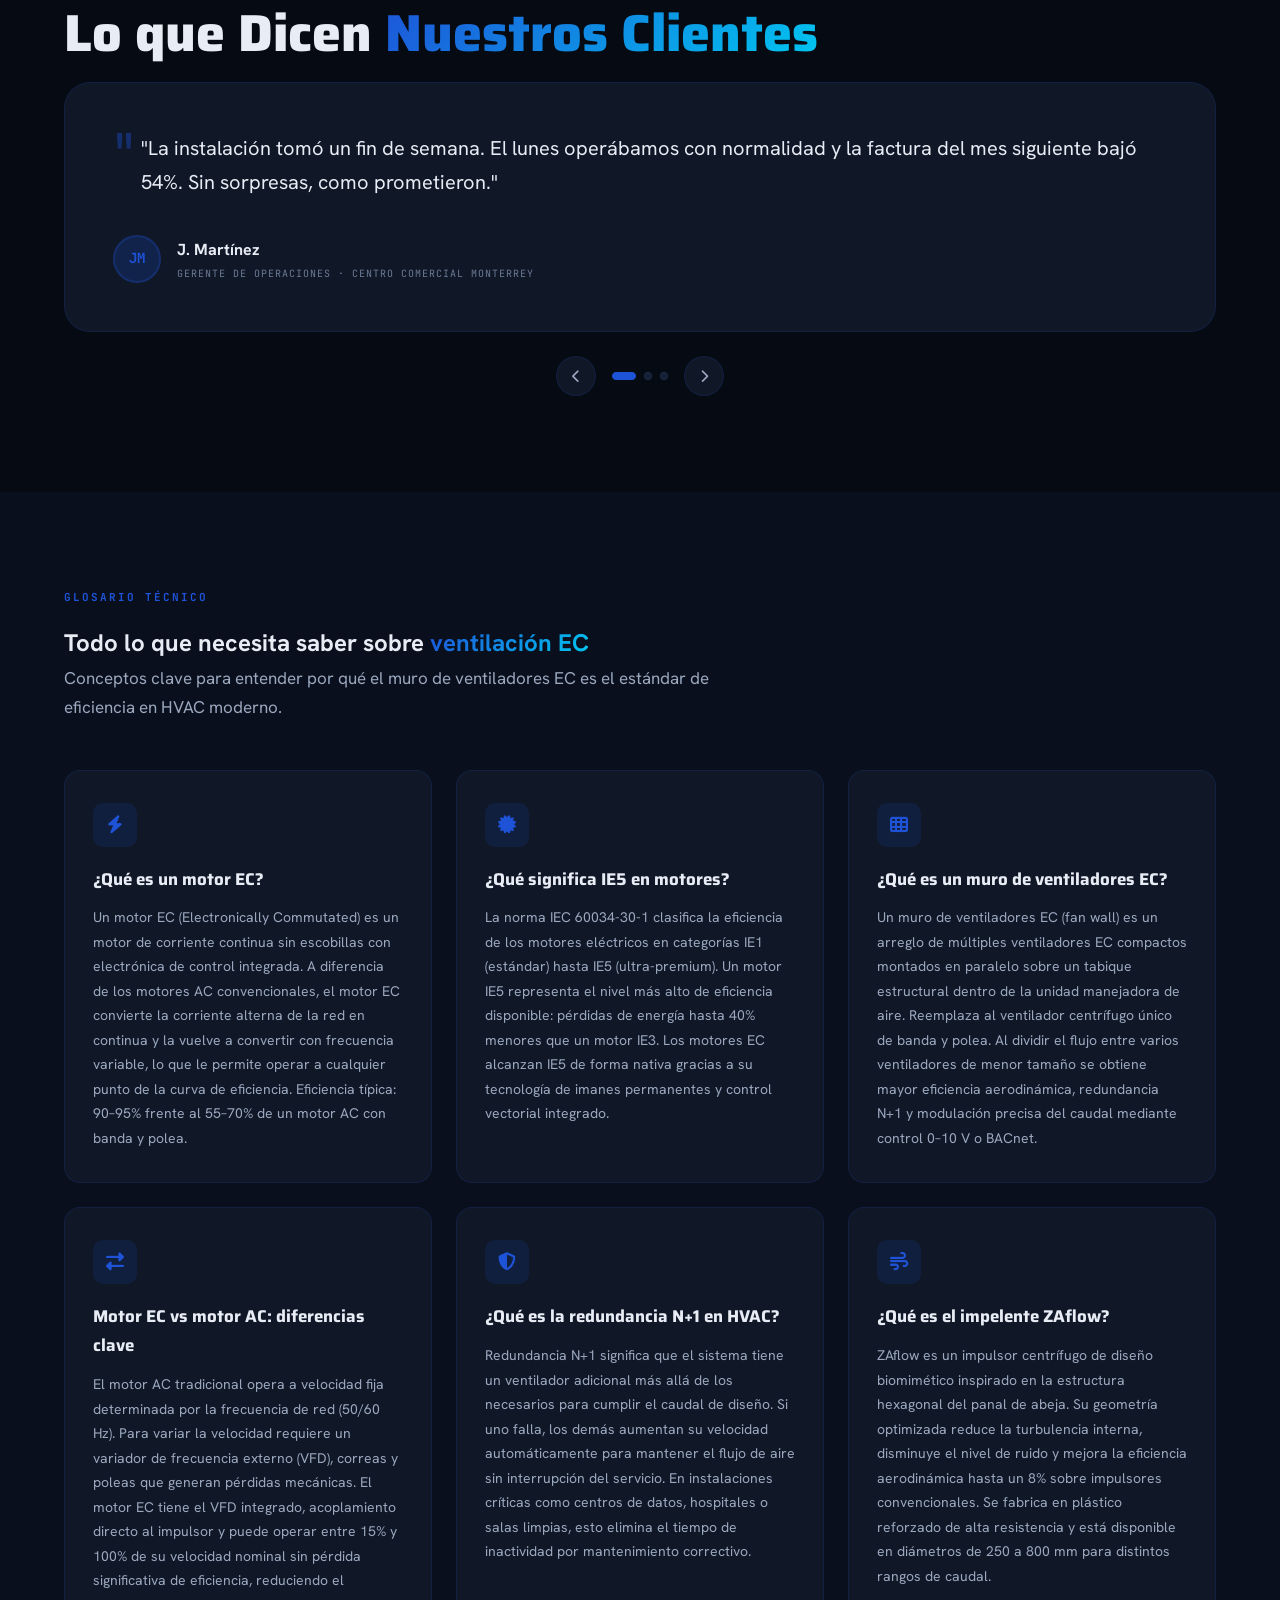
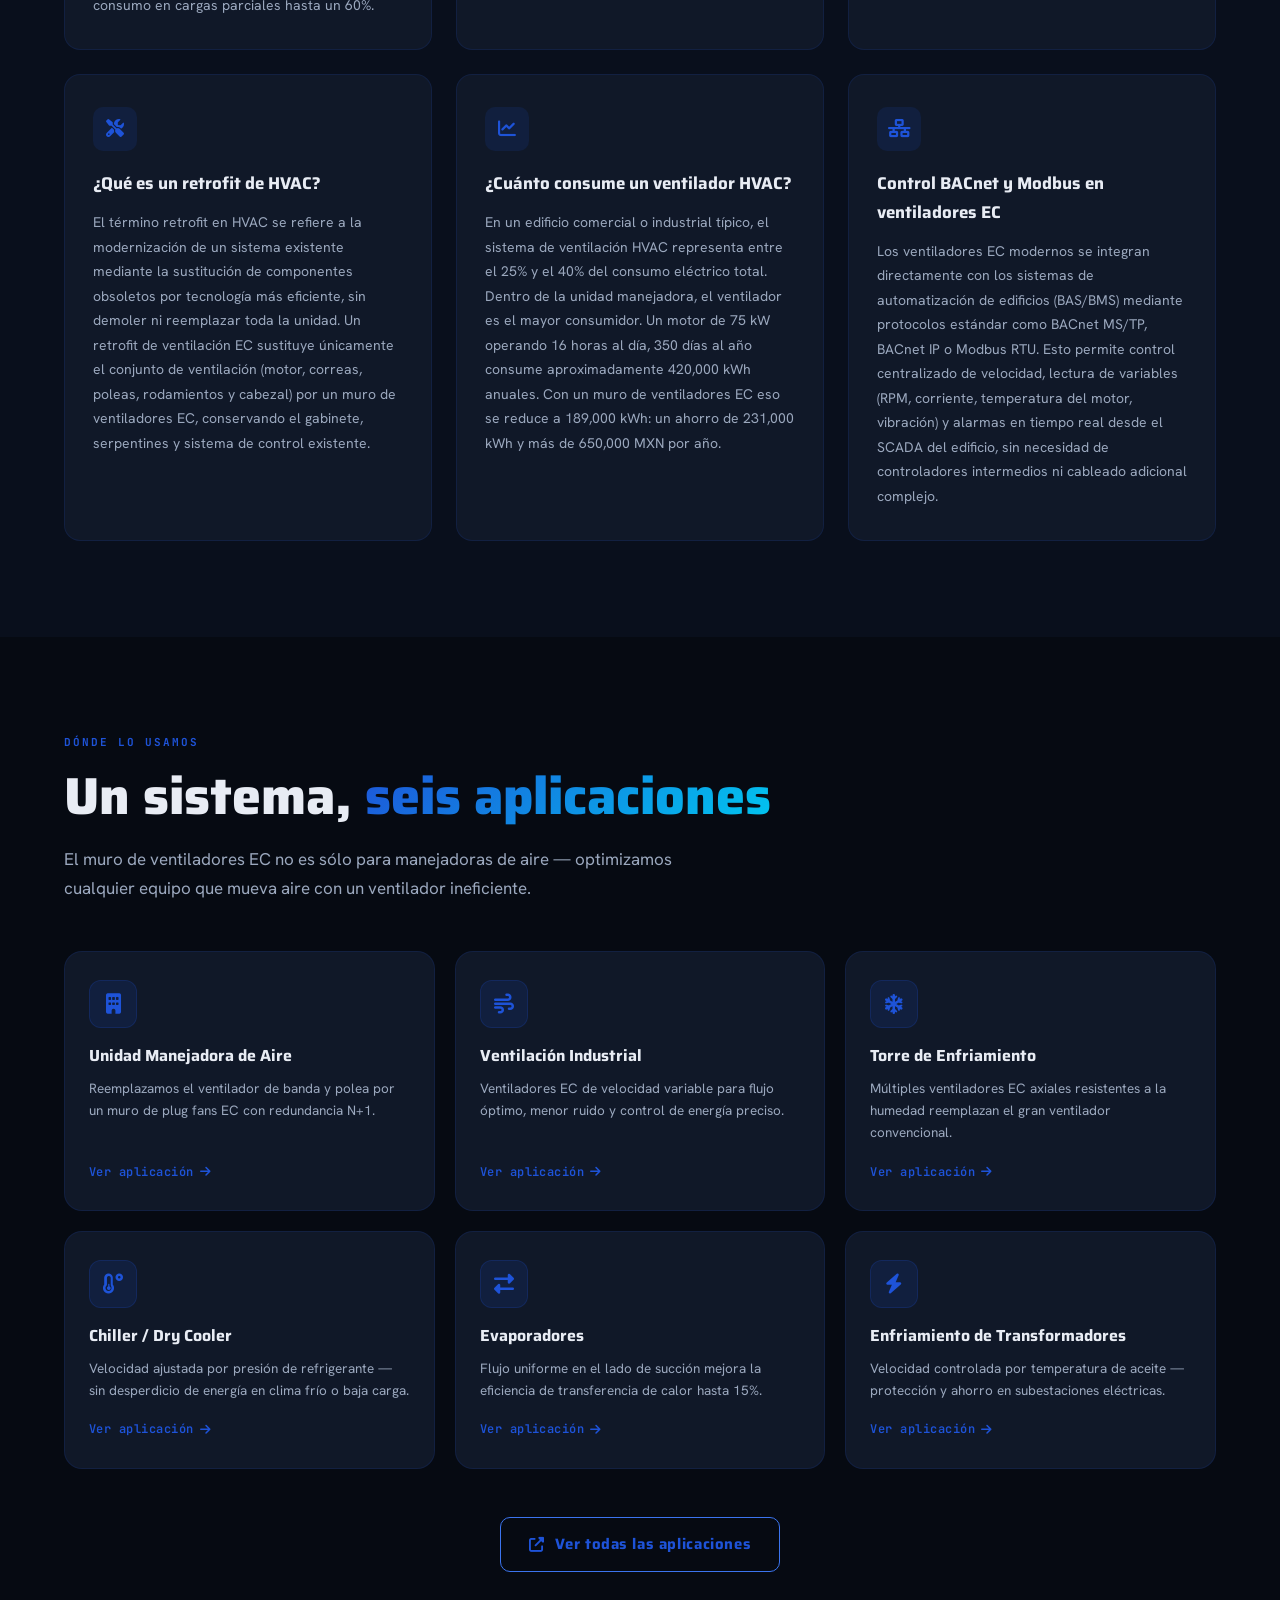
==== commit ecaa3480: "Regenerate retrofit-todo-en-uno.html with applications section Updated single-file version includes " ====
--- a/retrofit-todo-en-uno.html
+++ b/retrofit-todo-en-uno.html
@@ -241,12 +241,21 @@
   text-transform: uppercase;
   margin-bottom: 16px;
 }
+.section-header {
+  margin-bottom: 48px;
+}
 .section-title {
   font-family: var(--font-display);
   font-size: clamp(32px, 5vw, 52px);
   font-weight: 800;
   line-height: 1.1;
   margin-bottom: 20px;
+}
+.section-sub {
+  font-size: 17px;
+  color: var(--text-2);
+  max-width: 680px;
+  line-height: 1.7;
 }
 .section-desc {
   font-size: 18px;
@@ -1273,6 +1282,94 @@
   .sistema-features { grid-template-columns: 1fr; }
 }
 
+/* ─── APLICACIONES SECTION ───────────────────────────────── */
+.apps-grid {
+  display: grid;
+  grid-template-columns: repeat(3, 1fr);
+  gap: 20px;
+  margin-top: 40px;
+}
+.app-card {
+  display: flex;
+  flex-direction: column;
+  background: var(--surface);
+  border: 1px solid var(--border);
+  border-radius: var(--radius-lg);
+  padding: 28px 24px;
+  text-decoration: none;
+  color: var(--text);
+  transition: all 0.25s var(--ease-mech);
+  position: relative;
+  overflow: hidden;
+}
+.app-card::before {
+  content: '';
+  position: absolute;
+  inset: 0;
+  background: linear-gradient(135deg, rgba(30,83,216,0.06), transparent);
+  opacity: 0;
+  transition: opacity 0.25s;
+}
+.app-card:hover {
+  border-color: var(--border-2);
+  transform: translateY(-4px);
+  box-shadow: var(--glow-sm);
+}
+.app-card:hover::before { opacity: 1; }
+.app-card-icon {
+  width: 48px; height: 48px;
+  background: rgba(30,83,216,0.12);
+  border: 1px solid rgba(30,83,216,0.2);
+  border-radius: 12px;
+  display: flex; align-items: center; justify-content: center;
+  font-size: 20px; color: var(--brand);
+  margin-bottom: 18px;
+  transition: background 0.2s;
+}
+.app-card:hover .app-card-icon {
+  background: rgba(30,83,216,0.2);
+}
+.app-card h3 {
+  font-family: var(--font-display);
+  font-size: 16px; font-weight: 700;
+  margin-bottom: 10px; line-height: 1.3;
+}
+.app-card p {
+  font-size: 13.5px; color: var(--text-2);
+  line-height: 1.65; flex: 1;
+}
+.app-card-link {
+  display: flex; align-items: center; gap: 6px;
+  font-size: 12px; font-weight: 600;
+  color: var(--brand); font-family: var(--font-mono);
+  letter-spacing: .04em; margin-top: 18px;
+  transition: gap 0.2s;
+}
+.app-card:hover .app-card-link { gap: 10px; }
+
+.btn-outline-brand {
+  display: inline-flex; align-items: center; gap: 10px;
+  padding: 14px 28px; border-radius: 10px;
+  background: transparent;
+  border: 1.5px solid var(--brand-light);
+  color: var(--brand);
+  font-family: var(--font-display); font-size: 15px;
+  font-weight: 700; letter-spacing: .04em;
+  text-decoration: none;
+  transition: all 0.2s var(--ease-mech);
+}
+.btn-outline-brand:hover {
+  background: rgba(30,83,216,0.1);
+  transform: translateY(-2px);
+}
+
+@media (max-width: 900px) {
+  .apps-grid { grid-template-columns: repeat(2, 1fr); }
+}
+@media (max-width: 560px) {
+  .apps-grid { grid-template-columns: 1fr; }
+}
+
 </style>
 </head>
 <body>
@@ -1321,6 +1418,8 @@
       <li><a href="#proceso" class="nav-link">Proceso</a></li>
       <li><a href="#beneficios" class="nav-link">Beneficios</a></li>
       <li><a href="#proyectos" class="nav-link">Proyectos</a></li>
+      <li><a href="aplicaciones.html" class="nav-link">Aplicaciones</a></li>
+      <li><a href="blog.html" class="nav-link">Blog</a></li>
       <li><a href="#contacto" class="nav-cta">Cotiza tu Retrofit</a></li>
     </ul>
     <button class="hamburger" id="hamburger" aria-label="Menu">
@@ -2219,6 +2318,60 @@
   </div>
 </section>
 
+<!-- APLICACIONES TEASER -->
+<section id="aplicaciones" class="section">
+  <div class="container">
+    <div class="section-header reveal">
+      <div class="section-label mono">Dónde lo usamos</div>
+      <h2 class="section-title">Un sistema, <span class="gradient-text">seis aplicaciones</span></h2>
+      <p class="section-sub">El muro de ventiladores EC no es sólo para manejadoras de aire — optimizamos cualquier equipo que mueva aire con un ventilador ineficiente.</p>
+    </div>
+    <div class="apps-grid">
+      <a href="aplicaciones.html#ahu" class="app-card reveal" data-delay="0">
+        <div class="app-card-icon"><i class="fas fa-building"></i></div>
+        <h3>Unidad Manejadora de Aire</h3>
+        <p>Reemplazamos el ventilador de banda y polea por un muro de plug fans EC con redundancia N+1.</p>
+        <span class="app-card-link">Ver aplicación <i class="fas fa-arrow-right"></i></span>
+      </a>
+      <a href="aplicaciones.html#ventilacion" class="app-card reveal" data-delay="60">
+        <div class="app-card-icon"><i class="fas fa-wind"></i></div>
+        <h3>Ventilación Industrial</h3>
+        <p>Ventiladores EC de velocidad variable para flujo óptimo, menor ruido y control de energía preciso.</p>
+        <span class="app-card-link">Ver aplicación <i class="fas fa-arrow-right"></i></span>
+      </a>
+      <a href="aplicaciones.html#torre" class="app-card reveal" data-delay="120">
+        <div class="app-card-icon"><i class="fas fa-snowflake"></i></div>
+        <h3>Torre de Enfriamiento</h3>
+        <p>Múltiples ventiladores EC axiales resistentes a la humedad reemplazan el gran ventilador convencional.</p>
+        <span class="app-card-link">Ver aplicación <i class="fas fa-arrow-right"></i></span>
+      </a>
+      <a href="aplicaciones.html#chiller" class="app-card reveal" data-delay="0">
+        <div class="app-card-icon"><i class="fas fa-temperature-low"></i></div>
+        <h3>Chiller / Dry Cooler</h3>
+        <p>Velocidad ajustada por presión de refrigerante — sin desperdicio de energía en clima frío o baja carga.</p>
+        <span class="app-card-link">Ver aplicación <i class="fas fa-arrow-right"></i></span>
+      </a>
+      <a href="aplicaciones.html#evaporador" class="app-card reveal" data-delay="60">
+        <div class="app-card-icon"><i class="fas fa-exchange-alt"></i></div>
+        <h3>Evaporadores</h3>
+        <p>Flujo uniforme en el lado de succión mejora la eficiencia de transferencia de calor hasta 15%.</p>
+        <span class="app-card-link">Ver aplicación <i class="fas fa-arrow-right"></i></span>
+      </a>
+      <a href="aplicaciones.html#transformadores" class="app-card reveal" data-delay="120">
+        <div class="app-card-icon"><i class="fas fa-bolt"></i></div>
+        <h3>Enfriamiento de Transformadores</h3>
+        <p>Velocidad controlada por temperatura de aceite — protección y ahorro en subestaciones eléctricas.</p>
+        <span class="app-card-link">Ver aplicación <i class="fas fa-arrow-right"></i></span>
+      </a>
+    </div>
+    <div style="text-align:center;margin-top:48px" class="reveal">
+      <a href="aplicaciones.html" class="btn btn-outline-brand">
+        <i class="fas fa-external-link-alt"></i> Ver todas las aplicaciones
+      </a>
+    </div>
+  </div>
+</section>
+
 <!-- CTA BAND -->
 <section class="cta-band">
   <div class="container">
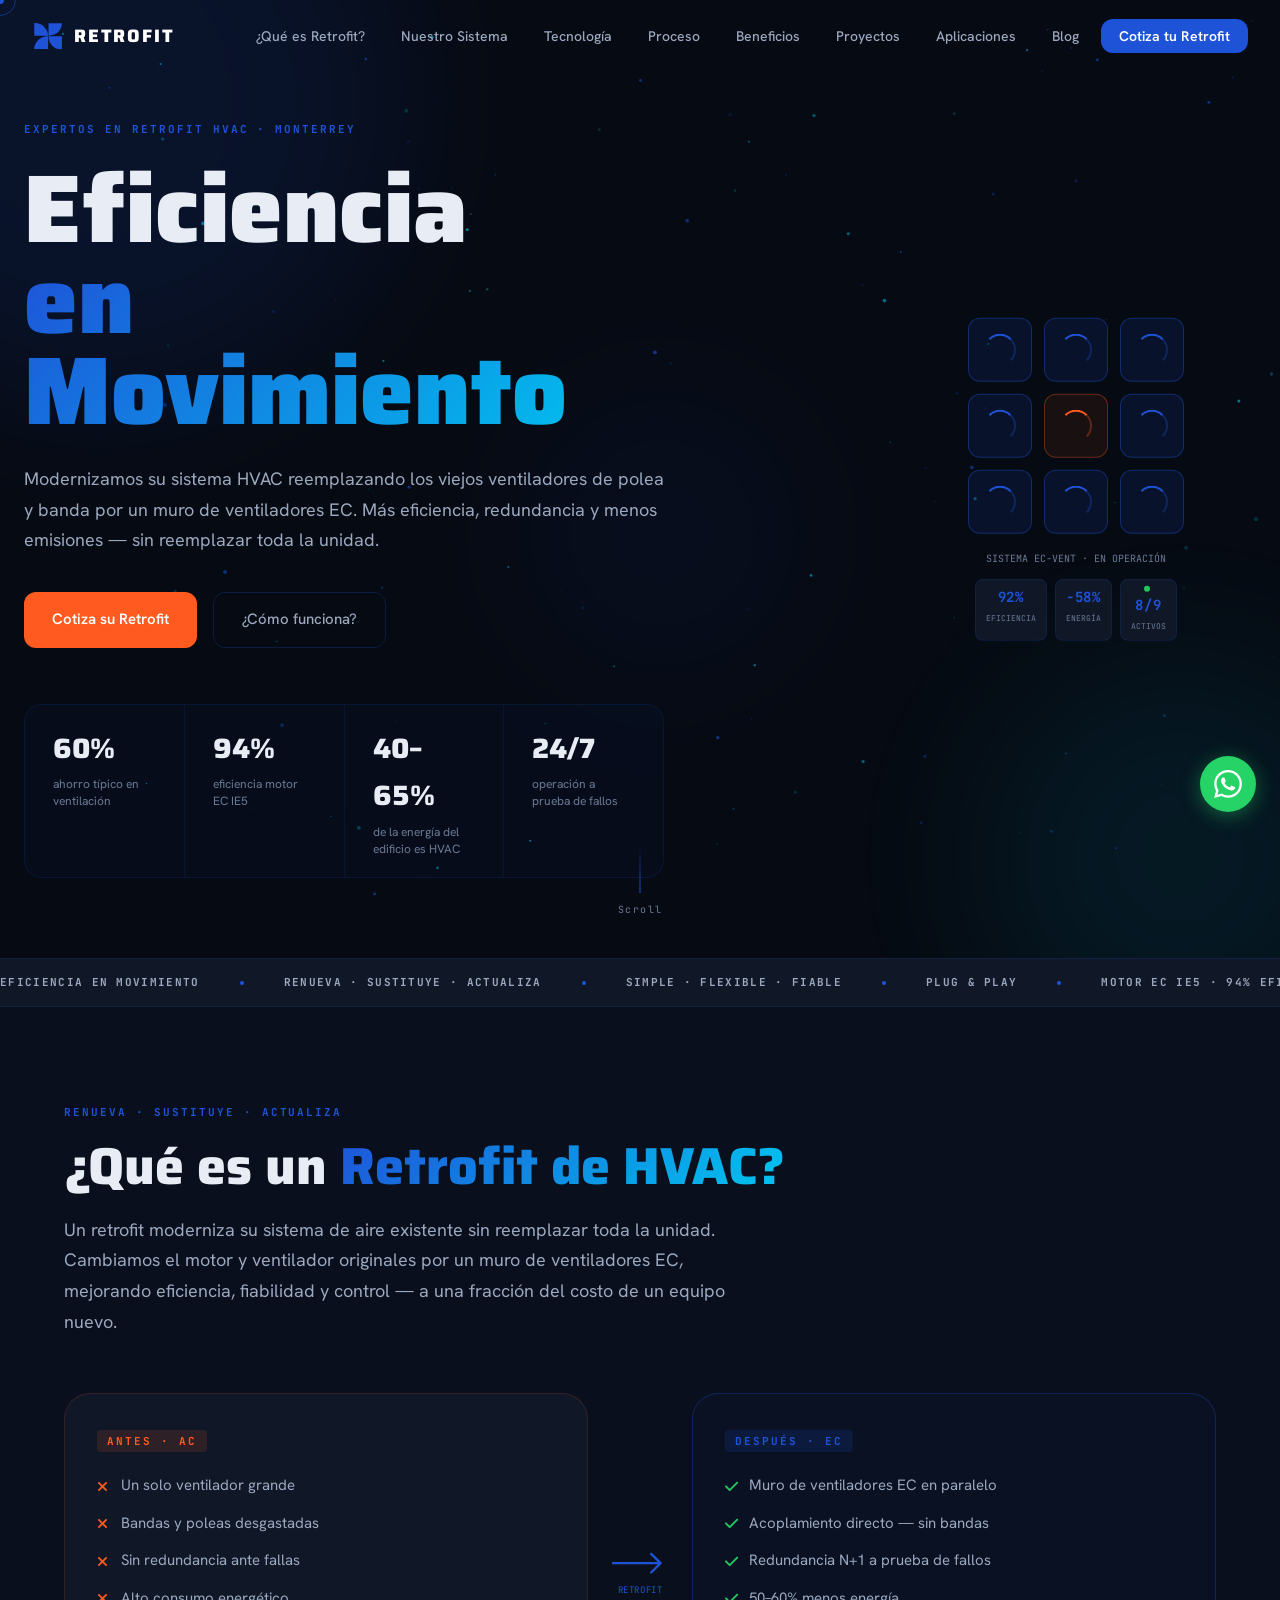
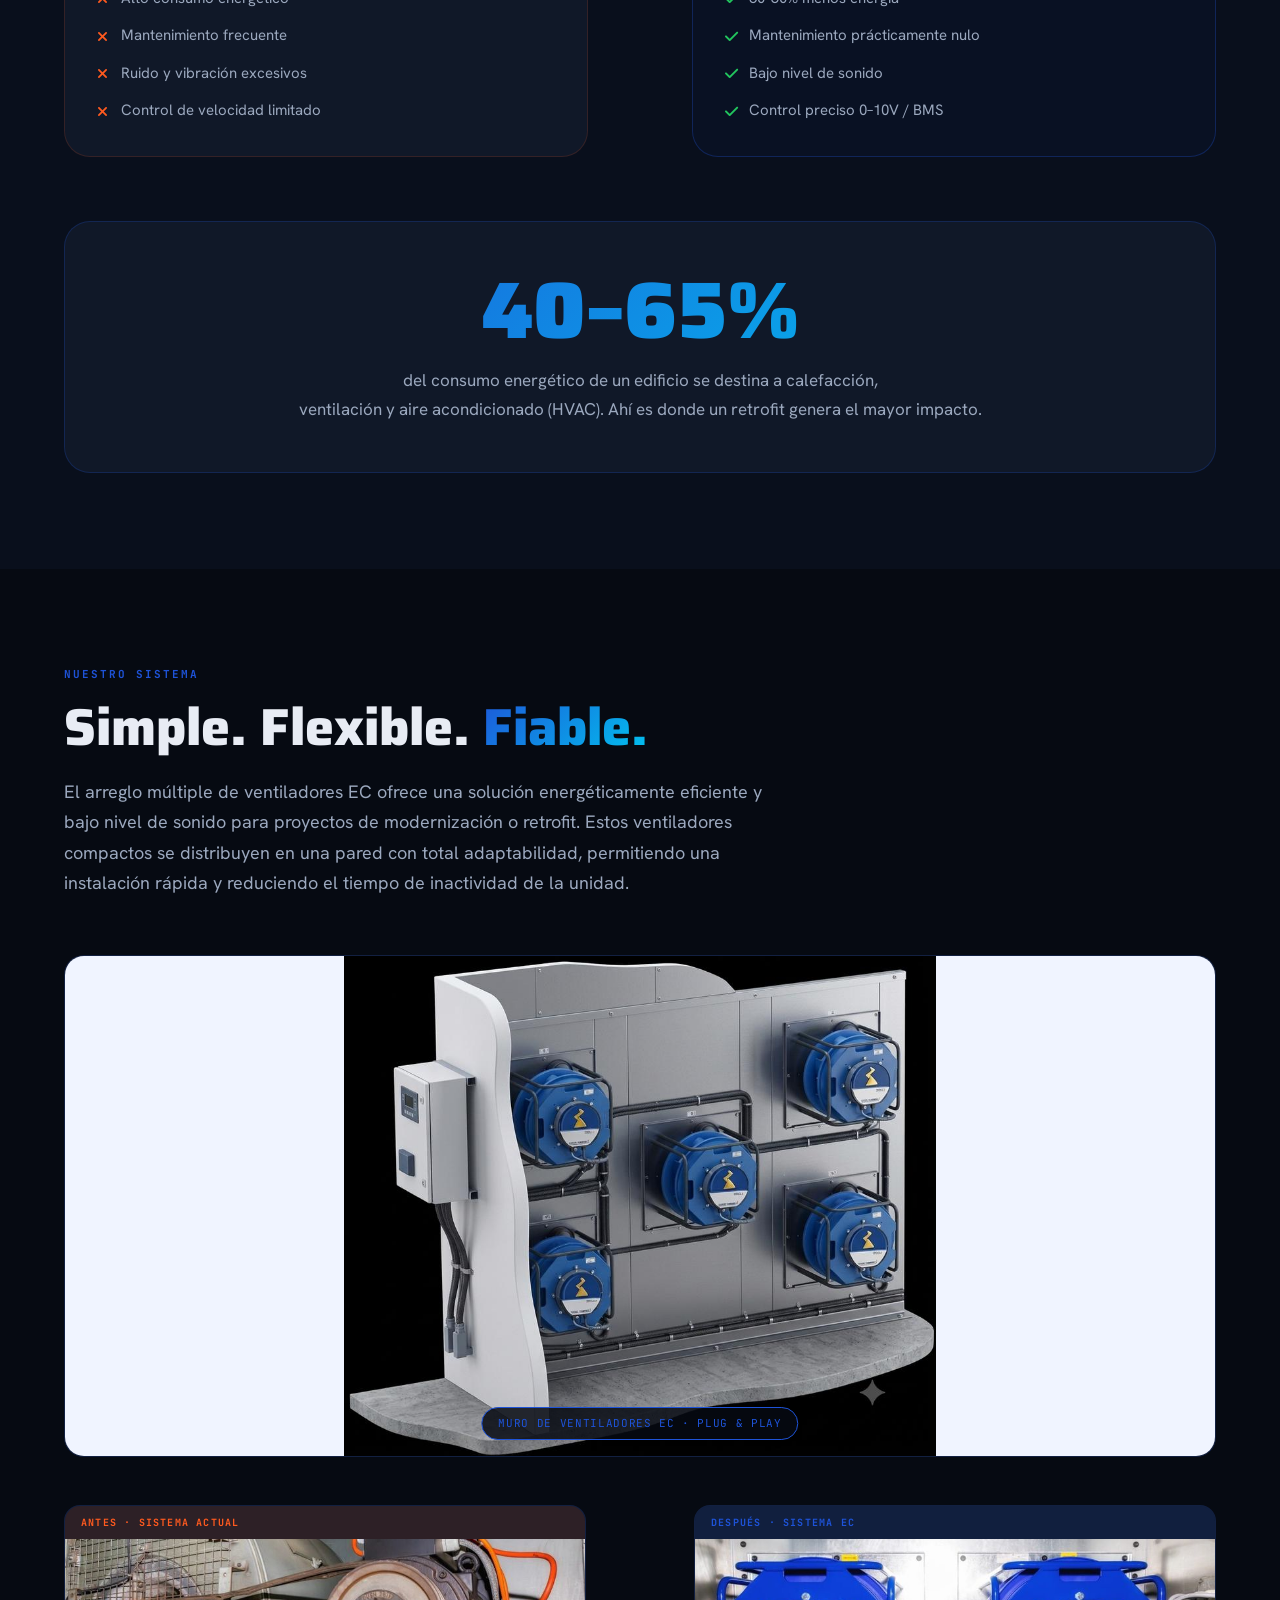
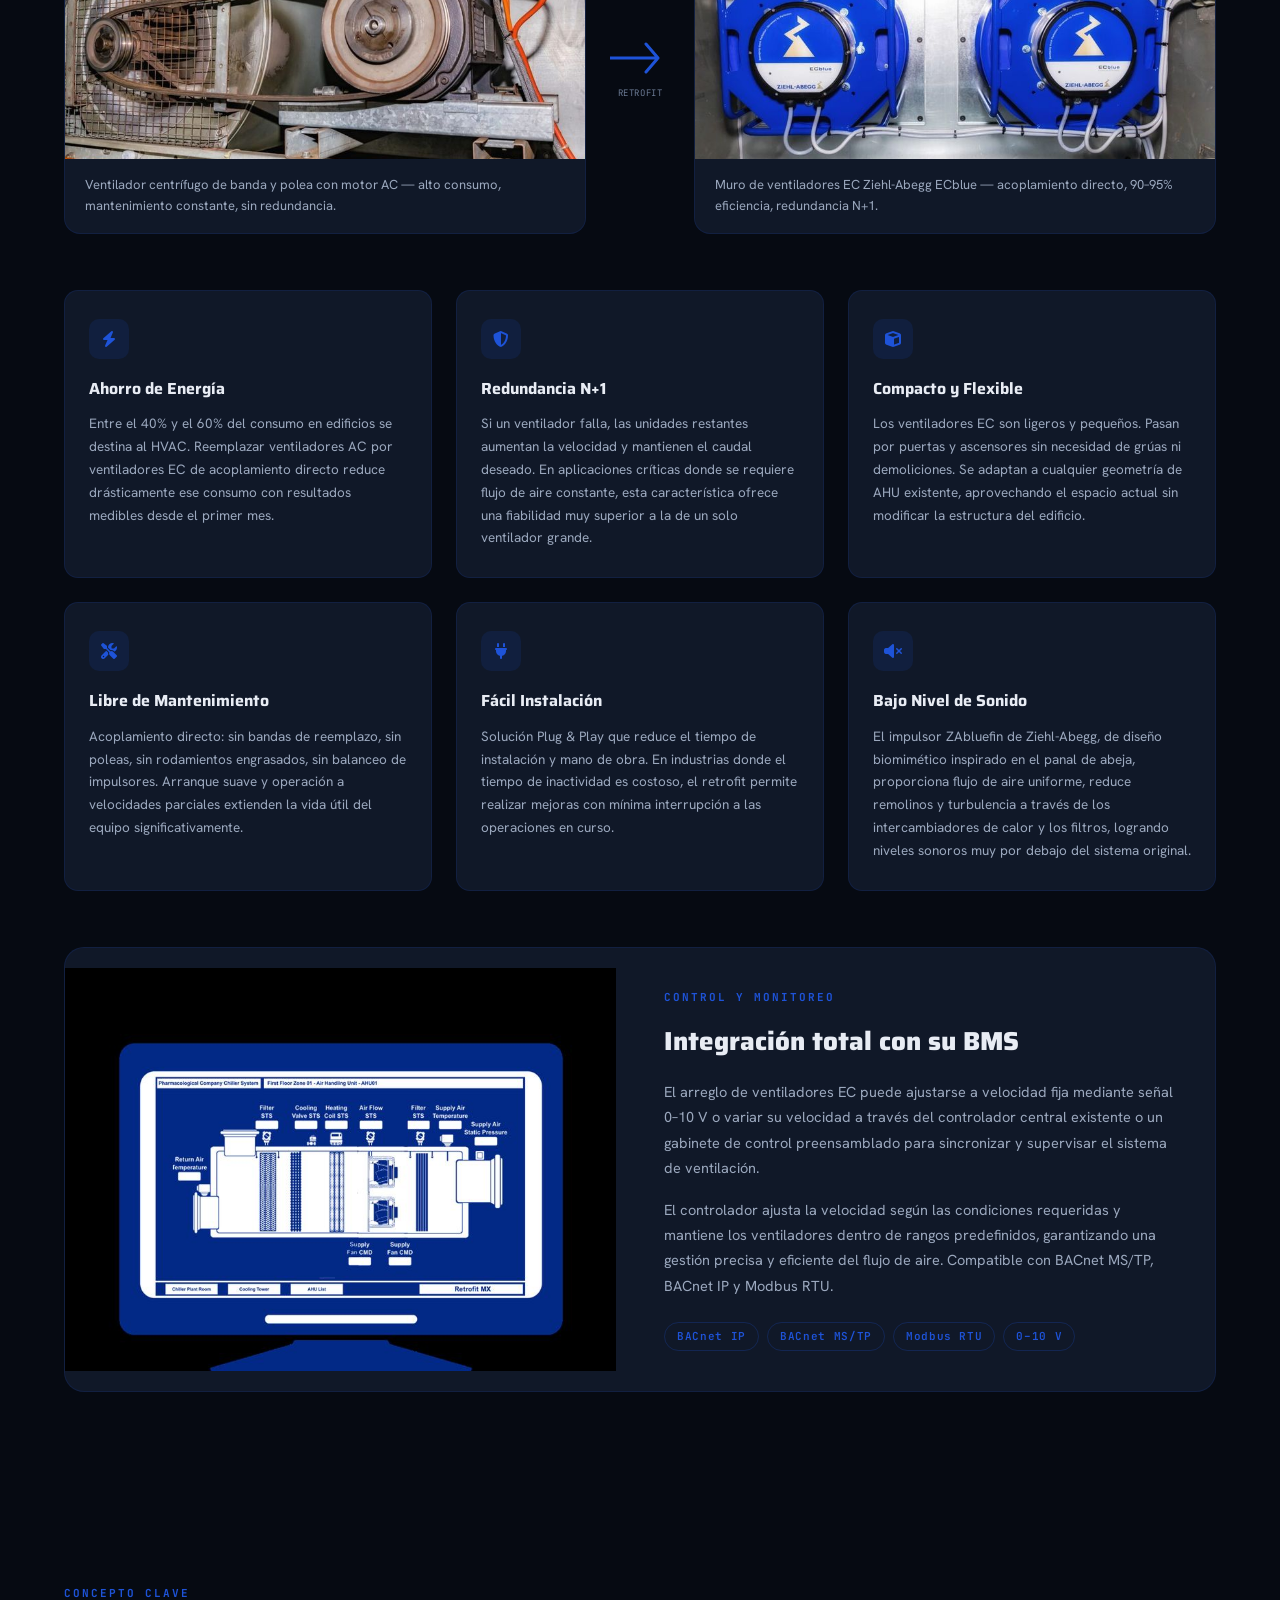
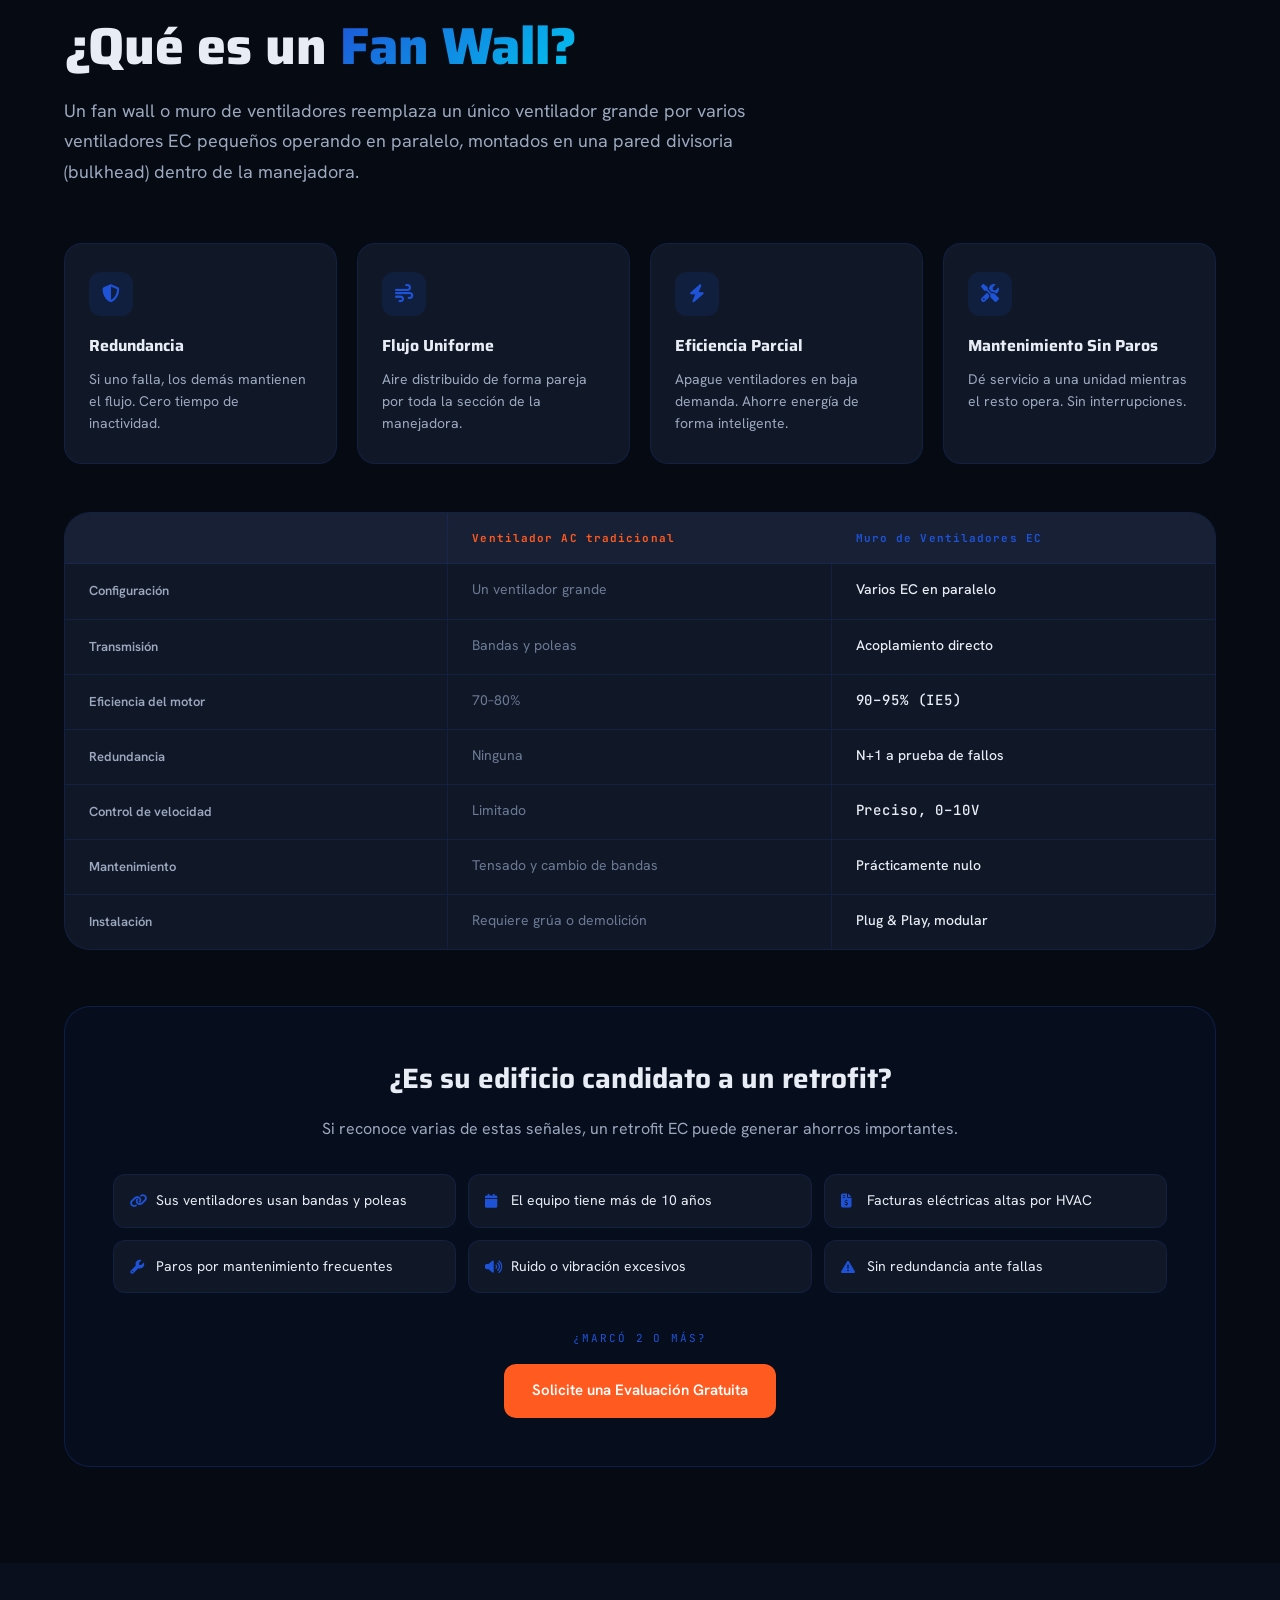
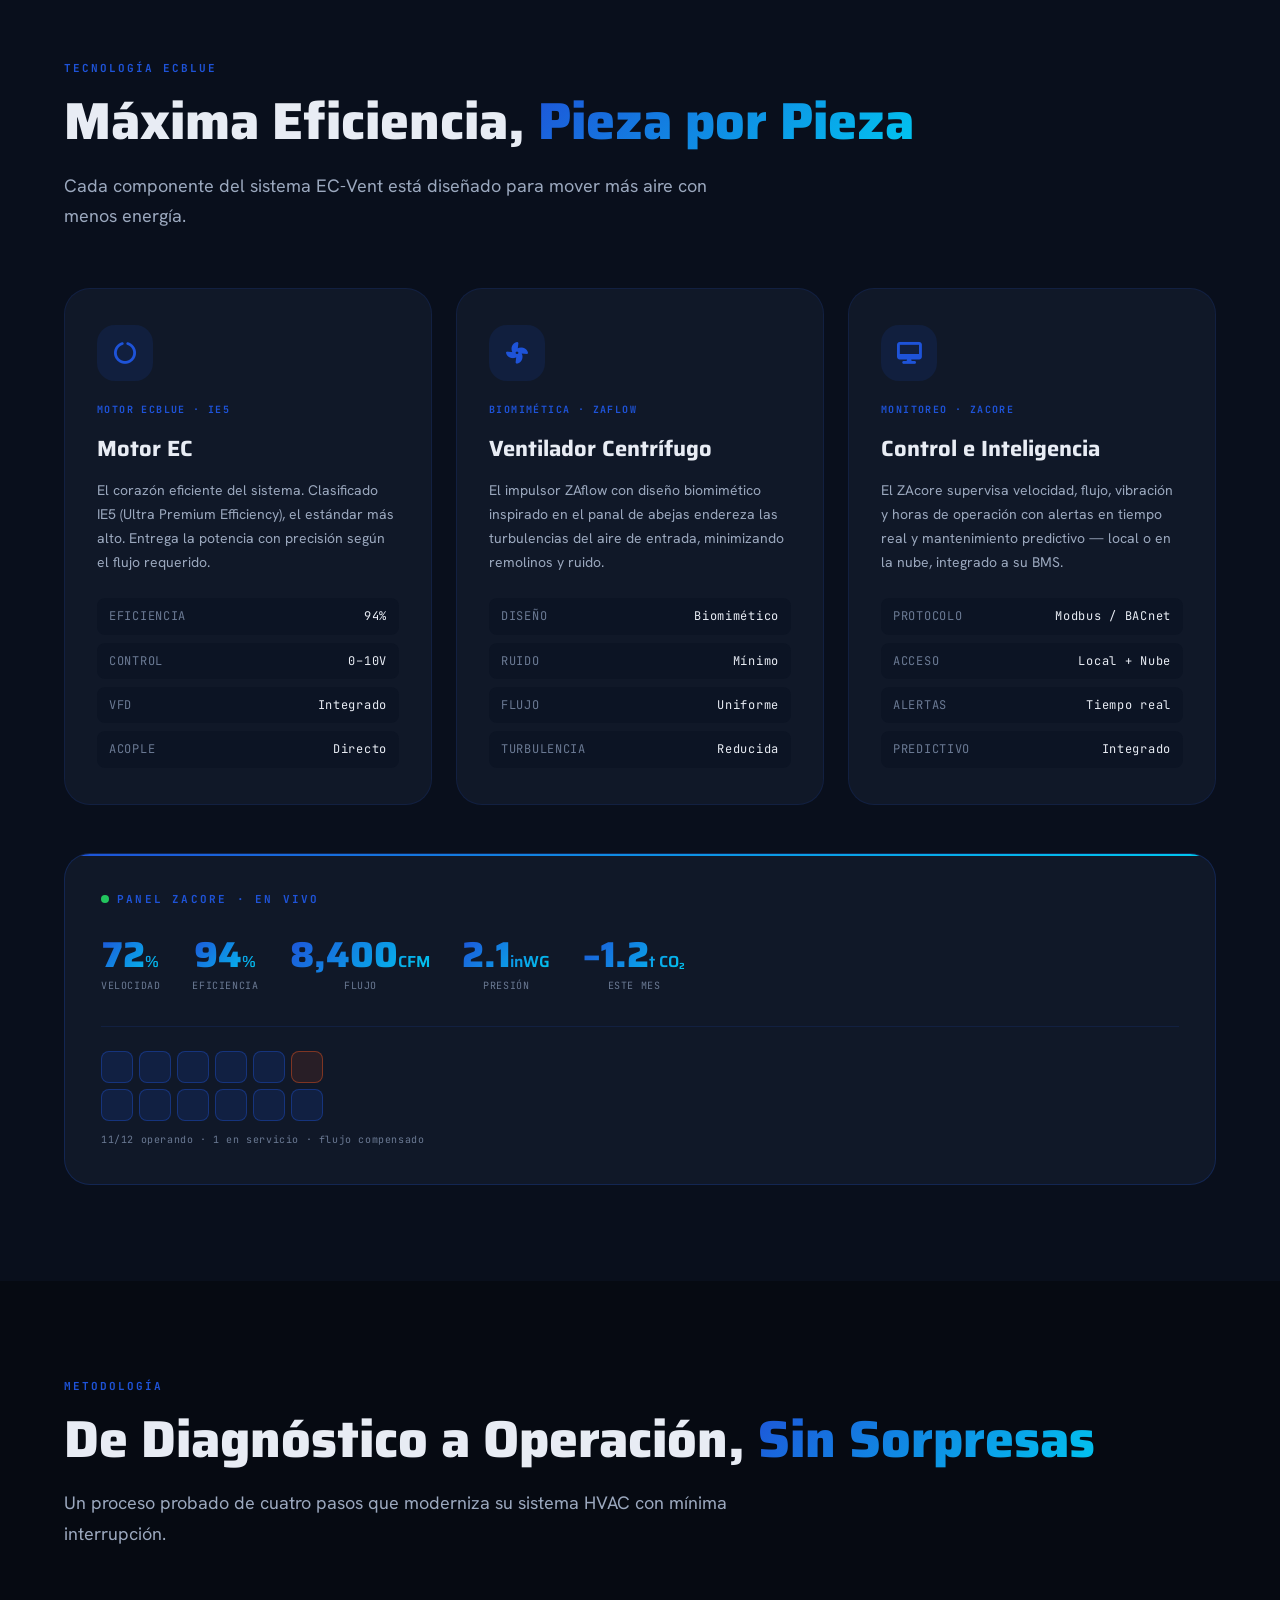
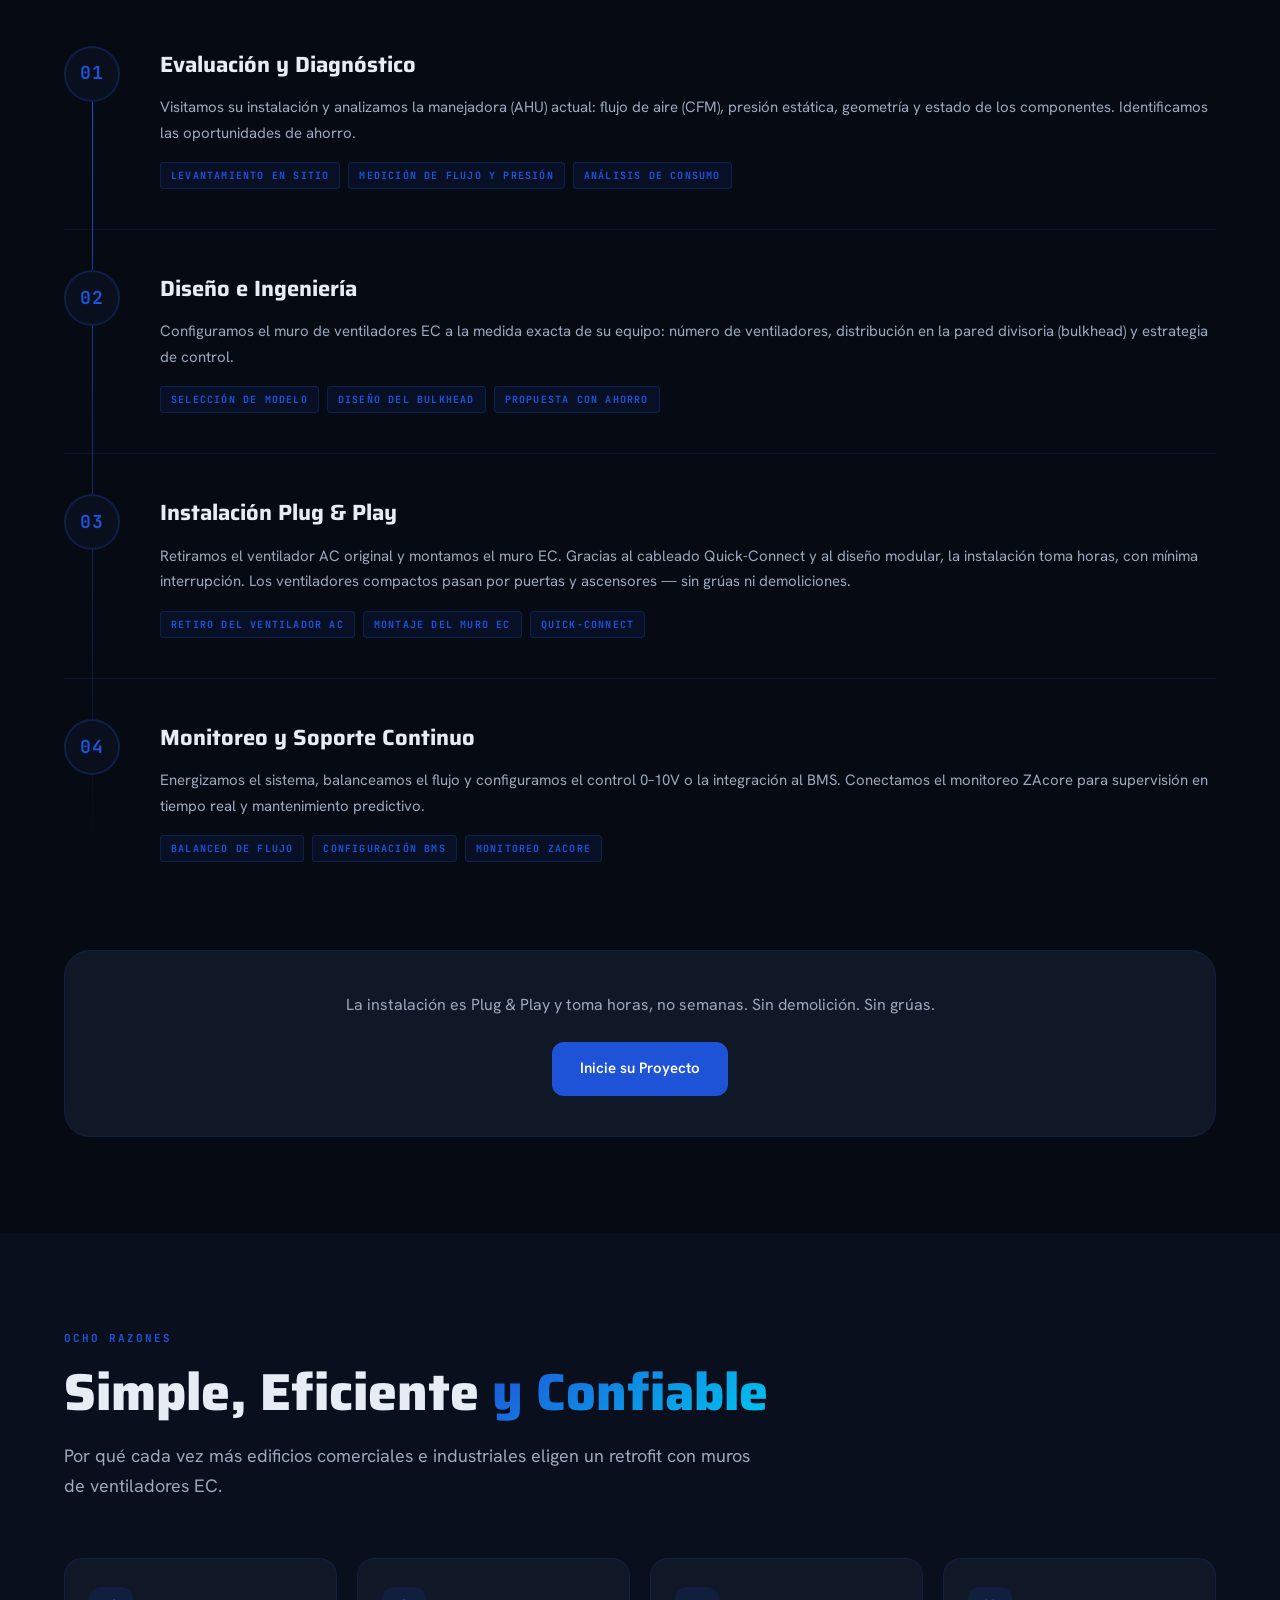
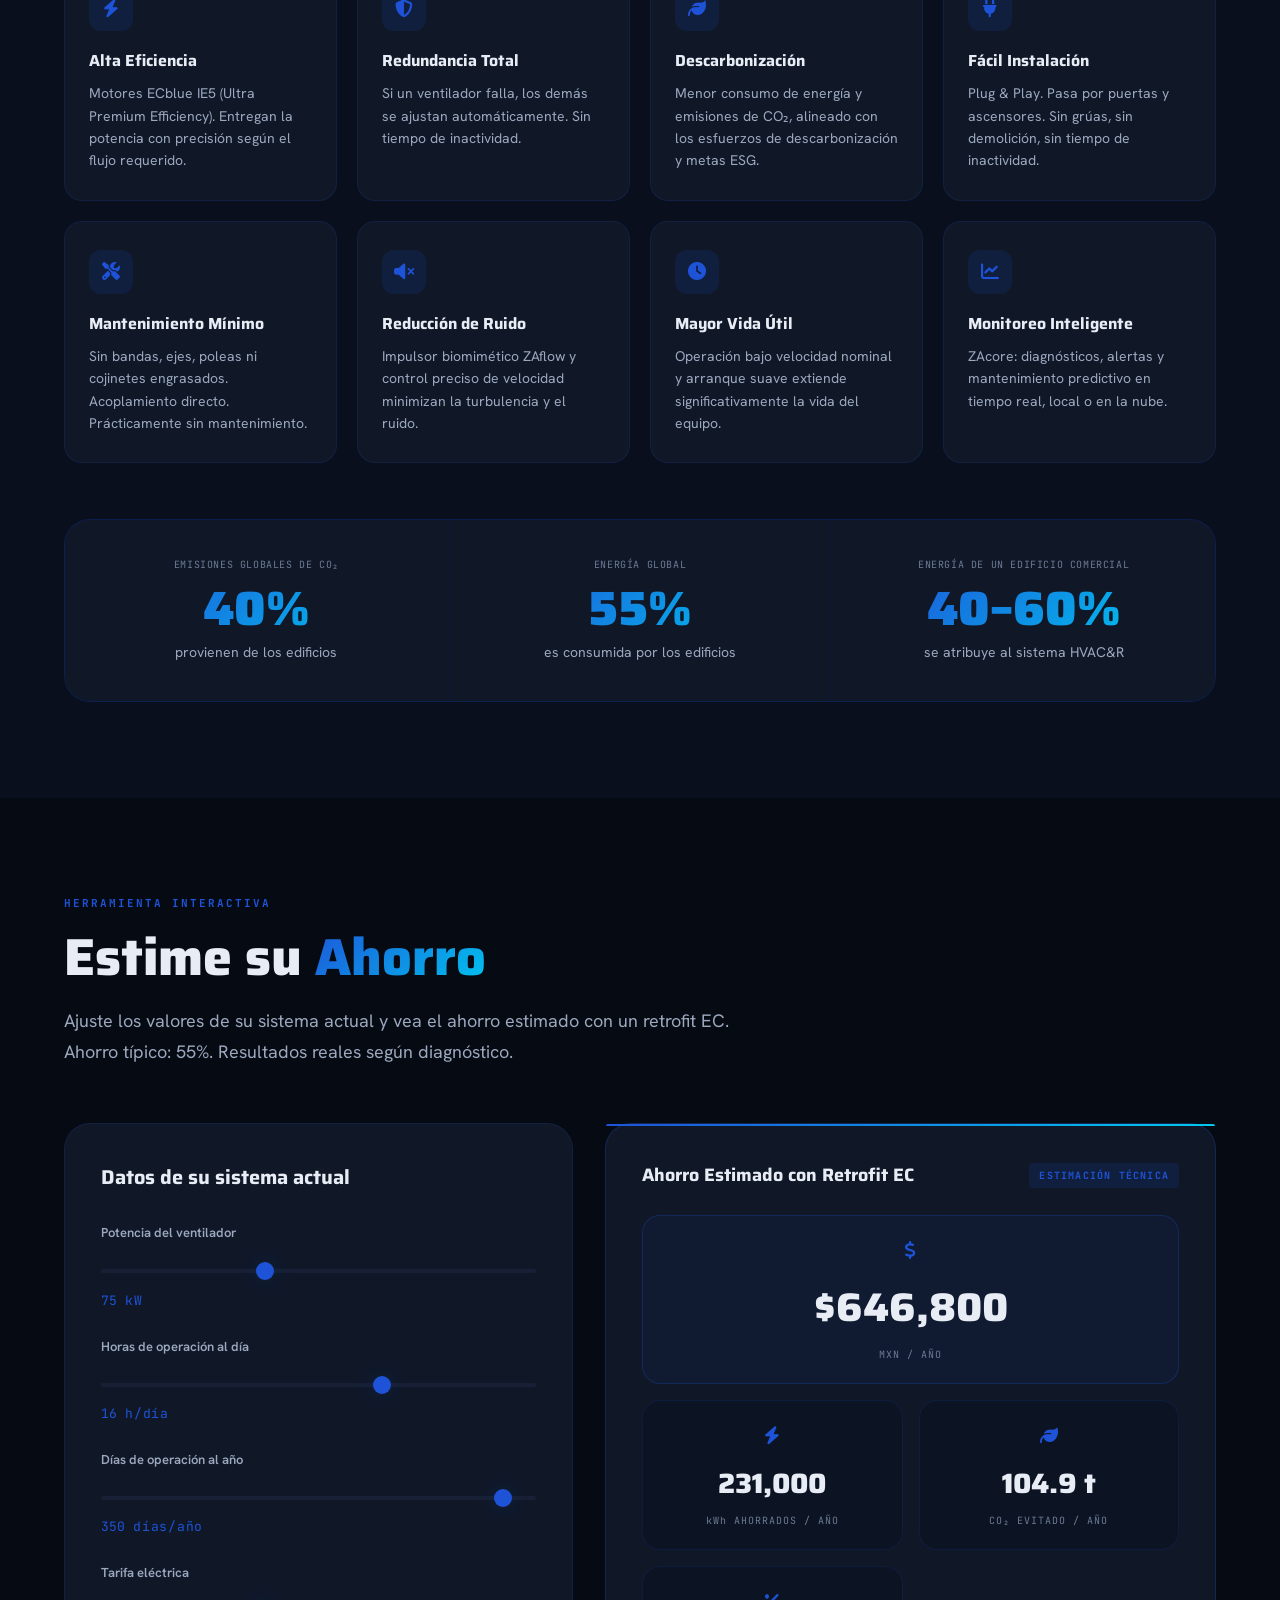
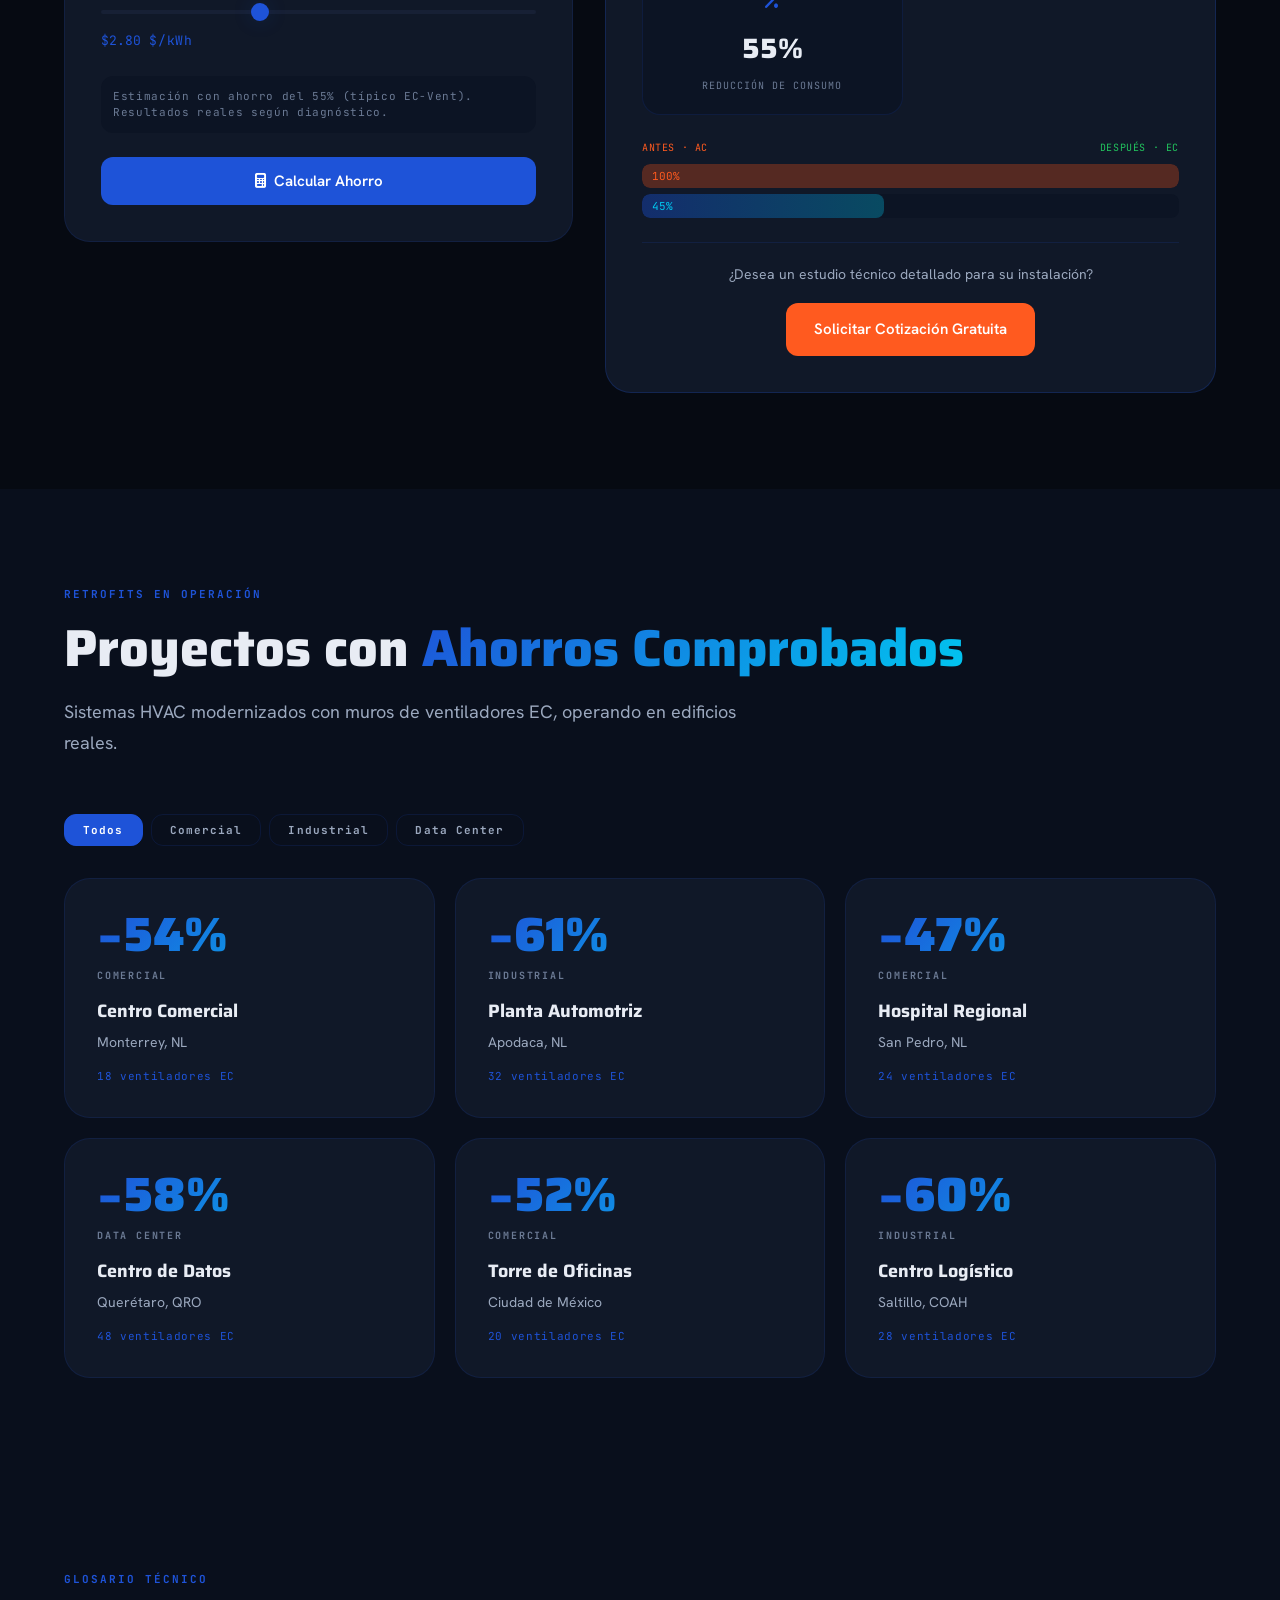
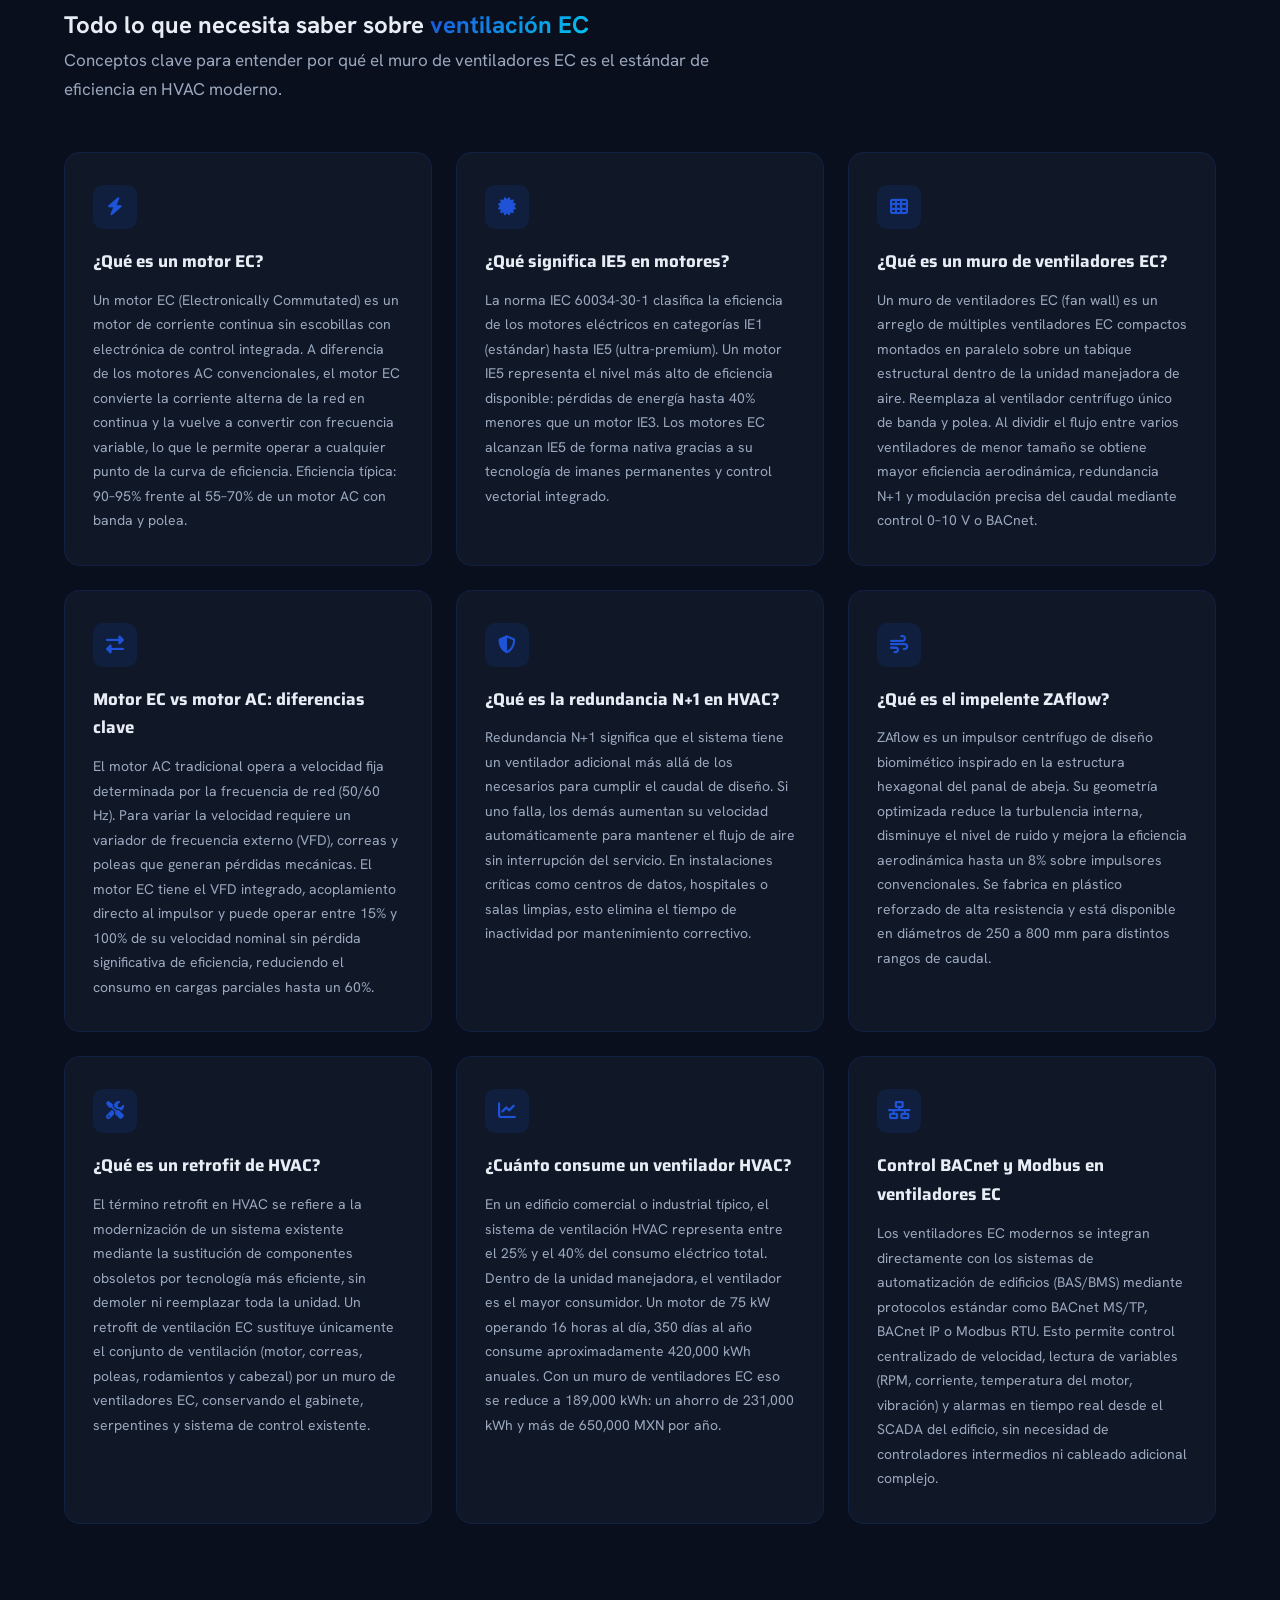
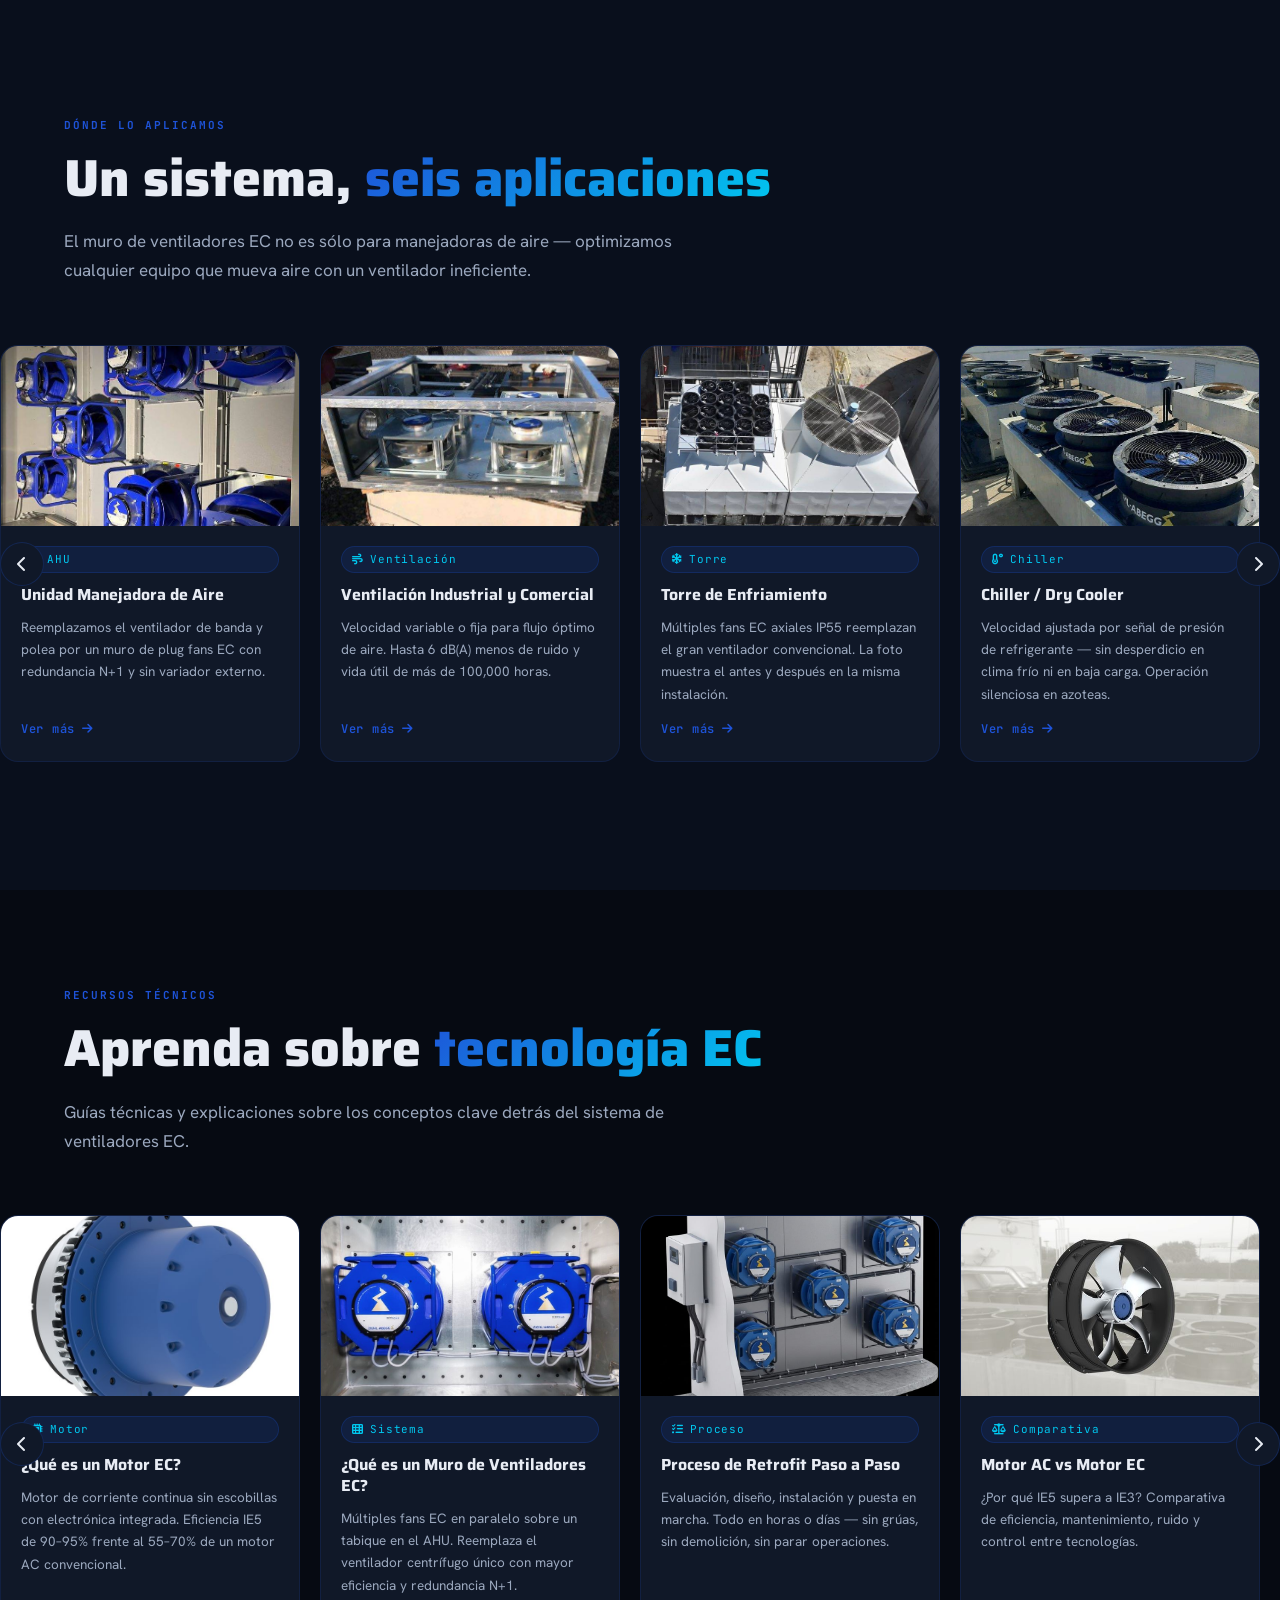
==== commit 754b90fd: "Replace testimonials with carousels; add blog section; remove FAQ - Remove testimonials slider secti" ====
--- a/retrofit-todo-en-uno.html
+++ b/retrofit-todo-en-uno.html
@@ -1282,6 +1282,195 @@
   .sistema-features { grid-template-columns: 1fr; }
 }
 
+/* ─── CAROUSEL ───────────────────────────────────────────── */
+.carousel-outer {
+  position: relative;
+  display: flex;
+  align-items: center;
+  gap: 0;
+  padding: 0 0 24px;
+}
+.carousel {
+  display: flex;
+  overflow-x: auto;
+  scroll-snap-type: x mandatory;
+  gap: 20px;
+  padding: 12px 24px 8px;
+  scrollbar-width: none;
+  flex: 1;
+}
+.carousel::-webkit-scrollbar { display: none; }
+.carousel-btn {
+  flex-shrink: 0;
+  width: 44px; height: 44px;
+  background: var(--surface);
+  border: 1px solid var(--border-2);
+  border-radius: 50%;
+  color: var(--text);
+  font-size: 16px;
+  cursor: pointer;
+  display: flex; align-items: center; justify-content: center;
+  transition: all 0.2s var(--ease-mech);
+  position: absolute;
+  top: 50%; transform: translateY(-50%);
+  z-index: 10;
+}
+.carousel-prev { left: 0; }
+.carousel-next { right: 0; }
+.carousel-btn:hover { background: var(--brand); border-color: var(--brand); color: #fff; }
+
+/* card */
+.cc {
+  flex: 0 0 300px;
+  scroll-snap-align: start;
+  background: var(--surface);
+  border: 1px solid var(--border);
+  border-radius: var(--radius-lg);
+  overflow: hidden;
+  transition: transform 0.22s var(--ease-mech), border-color 0.22s, box-shadow 0.22s;
+  cursor: pointer;
+  display: flex; flex-direction: column;
+}
+.cc:hover { transform: translateY(-4px); border-color: var(--border-2); box-shadow: var(--glow-sm); }
+.cc-img {
+  width: 100%; height: 180px;
+  object-fit: cover;
+  display: block;
+  transition: transform 0.4s var(--ease-mech);
+}
+.cc:hover .cc-img { transform: scale(1.04); }
+.cc-body {
+  padding: 20px 20px 24px;
+  display: flex; flex-direction: column; flex: 1;
+}
+.cc-tag {
+  display: inline-flex; align-items: center; gap: 6px;
+  background: rgba(30,83,216,0.12);
+  border: 1px solid rgba(30,83,216,0.22);
+  color: var(--cyan);
+  font-family: var(--font-mono);
+  font-size: 11px; letter-spacing: .08em;
+  padding: 3px 10px; border-radius: 20px;
+  margin-bottom: 12px;
+}
+.cc-body h3 {
+  font-family: var(--font-display);
+  font-size: 16px; font-weight: 700;
+  margin-bottom: 10px; line-height: 1.3;
+}
+.cc-body p {
+  font-size: 13.5px; color: var(--text-2);
+  line-height: 1.65; flex: 1;
+}
+.cc-more {
+  display: inline-flex; align-items: center; gap: 7px;
+  margin-top: 16px;
+  background: none; border: none; cursor: pointer;
+  color: var(--brand);
+  font-family: var(--font-mono); font-size: 12px; font-weight: 600;
+  letter-spacing: .06em;
+  padding: 0;
+  transition: gap 0.2s;
+}
+.cc-more:hover { gap: 12px; }
+
+@media (max-width: 600px) {
+  .cc { flex: 0 0 82vw; }
+  .carousel { padding: 8px 12px 8px 56px; }
+  .carousel-prev { left: 4px; }
+  .carousel-next { right: 4px; }
+}
+
+/* ─── MODAL ──────────────────────────────────────────────── */
+.modal-overlay {
+  position: fixed; inset: 0; z-index: 2000;
+  background: rgba(6,10,18,0.82);
+  backdrop-filter: blur(10px);
+  display: flex; align-items: center; justify-content: center;
+  padding: 20px;
+  opacity: 0; pointer-events: none;
+  transition: opacity 0.25s var(--ease-mech);
+}
+.modal-overlay.active { opacity: 1; pointer-events: all; }
+.modal-box {
+  background: var(--surface);
+  border: 1px solid var(--border-2);
+  border-radius: var(--radius-xl);
+  max-width: 640px; width: 100%;
+  max-height: 88vh; overflow-y: auto;
+  position: relative;
+  transform: translateY(20px) scale(0.97);
+  transition: transform 0.28s var(--ease-mech);
+  scrollbar-width: thin;
+  scrollbar-color: var(--border) transparent;
+}
+.modal-overlay.active .modal-box { transform: translateY(0) scale(1); }
+.modal-close {
+  position: sticky; top: 12px; float: right;
+  margin: 12px 12px 0 0;
+  width: 36px; height: 36px;
+  background: var(--surface-2); border: 1px solid var(--border);
+  border-radius: 50%; color: var(--text-2);
+  font-size: 14px; cursor: pointer;
+  display: flex; align-items: center; justify-content: center;
+  transition: all 0.18s;
+  z-index: 10;
+}
+.modal-close:hover { background: var(--brand); color: #fff; border-color: var(--brand); }
+.modal-body {
+  padding: 8px 32px 32px;
+  clear: both;
+}
+.modal-body .modal-tag {
+  display: inline-flex; align-items: center; gap: 8px;
+  background: rgba(30,83,216,0.12); border: 1px solid rgba(30,83,216,0.22);
+  color: var(--cyan); font-family: var(--font-mono);
+  font-size: 11px; letter-spacing: .1em; padding: 4px 12px;
+  border-radius: 20px; margin-bottom: 16px;
+}
+.modal-body .modal-img {
+  width: 100%; border-radius: var(--radius-md);
+  margin-bottom: 20px; border: 1px solid var(--border);
+  max-height: 260px; object-fit: cover;
+}
+.modal-body h2 {
+  font-family: var(--font-display); font-size: 22px; font-weight: 800;
+  margin-bottom: 14px; line-height: 1.2;
+}
+.modal-body p {
+  font-size: 14.5px; color: var(--text-2); line-height: 1.75; margin-bottom: 14px;
+}
+.modal-body strong { color: var(--text); }
+.modal-list {
+  list-style: none; display: flex; flex-direction: column; gap: 10px;
+  margin: 16px 0 24px;
+}
+.modal-list li {
+  display: flex; align-items: flex-start; gap: 10px;
+  font-size: 14px; color: var(--text);
+}
+.modal-list li i { color: var(--cyan); font-size: 13px; margin-top: 2px; flex-shrink: 0; }
+.modal-stats {
+  display: flex; gap: 12px; flex-wrap: wrap;
+  border-top: 1px solid var(--border); padding-top: 20px;
+}
+.modal-stat {
+  background: var(--bg-2); border: 1px solid var(--border);
+  border-radius: var(--radius-md); padding: 14px 18px; flex: 1; min-width: 90px;
+}
+.ms-num {
+  display: block; font-family: var(--font-display);
+  font-size: 22px; font-weight: 900; color: var(--brand); line-height: 1;
+}
+.ms-lbl {
+  display: block; font-size: 11px; color: var(--text-3);
+  font-family: var(--font-mono); margin-top: 4px; letter-spacing: .06em;
+}
+@media (max-width: 480px) {
+  .modal-body { padding: 8px 20px 24px; }
+  .modal-body h2 { font-size: 19px; }
+}
+
 /* ─── APLICACIONES SECTION ───────────────────────────────── */
 .apps-grid {
   display: grid;
@@ -1418,8 +1607,8 @@
       <li><a href="#proceso" class="nav-link">Proceso</a></li>
       <li><a href="#beneficios" class="nav-link">Beneficios</a></li>
       <li><a href="#proyectos" class="nav-link">Proyectos</a></li>
-      <li><a href="aplicaciones.html" class="nav-link">Aplicaciones</a></li>
-      <li><a href="blog.html" class="nav-link">Blog</a></li>
+      <li><a href="#aplicaciones" class="nav-link">Aplicaciones</a></li>
+      <li><a href="#blog" class="nav-link">Blog</a></li>
       <li><a href="#contacto" class="nav-cta">Cotiza tu Retrofit</a></li>
     </ul>
     <button class="hamburger" id="hamburger" aria-label="Menu">
@@ -2202,53 +2391,6 @@
   </div>
 </section>
 
-<!-- TESTIMONIALES -->
-<section id="testimonios" class="section">
-  <div class="container">
-    <div class="section-label reveal">VOCES DE CLIENTES</div>
-    <h2 class="section-title reveal">Lo que Dicen <span class="gradient-text">Nuestros Clientes</span></h2>
-
-    <div class="testimonials-slider">
-      <div class="testimonial-track" id="testimonialTrack">
-        <div class="testimonial-card">
-          <div class="test-quote">"La instalación tomó un fin de semana. El lunes operábamos con normalidad y la factura del mes siguiente bajó 54%. Sin sorpresas, como prometieron."</div>
-          <div class="test-author">
-            <div class="test-avatar">JM</div>
-            <div class="test-info">
-              <div class="test-name">J. Martínez</div>
-              <div class="test-role mono">GERENTE DE OPERACIONES · CENTRO COMERCIAL MONTERREY</div>
-            </div>
-          </div>
-        </div>
-        <div class="testimonial-card">
-          <div class="test-quote">"Llevábamos años cambiando bandas cada tres meses. Desde el retrofit EC no hemos parado producción una sola vez por falla de ventilación. La redundancia es real."</div>
-          <div class="test-author">
-            <div class="test-avatar">CL</div>
-            <div class="test-info">
-              <div class="test-name">C. López</div>
-              <div class="test-role mono">DIRECTOR DE PLANTA · APODACA, NL</div>
-            </div>
-          </div>
-        </div>
-        <div class="testimonial-card">
-          <div class="test-quote">"Para un hospital, la confiabilidad es todo. El sistema EC-Vent nos da redundancia N+1 y monitoreo en tiempo real. El ahorro energético es un beneficio adicional muy bienvenido."</div>
-          <div class="test-author">
-            <div class="test-avatar">RC</div>
-            <div class="test-info">
-              <div class="test-name">R. Castro</div>
-              <div class="test-role mono">SUBDIRECTOR DE INFRAESTRUCTURA · HOSPITAL REGIONAL</div>
-            </div>
-          </div>
-        </div>
-      </div>
-      <div class="slider-controls">
-        <button class="slider-btn" id="prevBtn" aria-label="Anterior"><i class="fas fa-chevron-left"></i></button>
-        <div class="slider-dots" id="sliderDots"></div>
-        <button class="slider-btn" id="nextBtn" aria-label="Siguiente"><i class="fas fa-chevron-right"></i></button>
-      </div>
-    </div>
-  </div>
-</section>
 
 <!-- SEO GLOSARIO -->
 <section id="glosario" class="section section-dark">
@@ -2318,57 +2460,159 @@
   </div>
 </section>
 
-<!-- APLICACIONES TEASER -->
-<section id="aplicaciones" class="section">
+<!-- APLICACIONES CAROUSEL -->
+<section id="aplicaciones" class="section section-dark">
   <div class="container">
     <div class="section-header reveal">
-      <div class="section-label mono">Dónde lo usamos</div>
+      <div class="section-label mono">Dónde lo aplicamos</div>
       <h2 class="section-title">Un sistema, <span class="gradient-text">seis aplicaciones</span></h2>
       <p class="section-sub">El muro de ventiladores EC no es sólo para manejadoras de aire — optimizamos cualquier equipo que mueva aire con un ventilador ineficiente.</p>
     </div>
-    <div class="apps-grid">
-      <a href="aplicaciones.html#ahu" class="app-card reveal" data-delay="0">
-        <div class="app-card-icon"><i class="fas fa-building"></i></div>
-        <h3>Unidad Manejadora de Aire</h3>
-        <p>Reemplazamos el ventilador de banda y polea por un muro de plug fans EC con redundancia N+1.</p>
-        <span class="app-card-link">Ver aplicación <i class="fas fa-arrow-right"></i></span>
-      </a>
-      <a href="aplicaciones.html#ventilacion" class="app-card reveal" data-delay="60">
-        <div class="app-card-icon"><i class="fas fa-wind"></i></div>
-        <h3>Ventilación Industrial</h3>
-        <p>Ventiladores EC de velocidad variable para flujo óptimo, menor ruido y control de energía preciso.</p>
-        <span class="app-card-link">Ver aplicación <i class="fas fa-arrow-right"></i></span>
-      </a>
-      <a href="aplicaciones.html#torre" class="app-card reveal" data-delay="120">
-        <div class="app-card-icon"><i class="fas fa-snowflake"></i></div>
-        <h3>Torre de Enfriamiento</h3>
-        <p>Múltiples ventiladores EC axiales resistentes a la humedad reemplazan el gran ventilador convencional.</p>
-        <span class="app-card-link">Ver aplicación <i class="fas fa-arrow-right"></i></span>
-      </a>
-      <a href="aplicaciones.html#chiller" class="app-card reveal" data-delay="0">
-        <div class="app-card-icon"><i class="fas fa-temperature-low"></i></div>
-        <h3>Chiller / Dry Cooler</h3>
-        <p>Velocidad ajustada por presión de refrigerante — sin desperdicio de energía en clima frío o baja carga.</p>
-        <span class="app-card-link">Ver aplicación <i class="fas fa-arrow-right"></i></span>
-      </a>
-      <a href="aplicaciones.html#evaporador" class="app-card reveal" data-delay="60">
-        <div class="app-card-icon"><i class="fas fa-exchange-alt"></i></div>
-        <h3>Evaporadores</h3>
-        <p>Flujo uniforme en el lado de succión mejora la eficiencia de transferencia de calor hasta 15%.</p>
-        <span class="app-card-link">Ver aplicación <i class="fas fa-arrow-right"></i></span>
-      </a>
-      <a href="aplicaciones.html#transformadores" class="app-card reveal" data-delay="120">
-        <div class="app-card-icon"><i class="fas fa-bolt"></i></div>
-        <h3>Enfriamiento de Transformadores</h3>
-        <p>Velocidad controlada por temperatura de aceite — protección y ahorro en subestaciones eléctricas.</p>
-        <span class="app-card-link">Ver aplicación <i class="fas fa-arrow-right"></i></span>
-      </a>
-    </div>
-    <div style="text-align:center;margin-top:48px" class="reveal">
-      <a href="aplicaciones.html" class="btn btn-outline-brand">
-        <i class="fas fa-external-link-alt"></i> Ver todas las aplicaciones
-      </a>
-    </div>
+  </div>
+  <div class="carousel-outer reveal">
+    <button class="carousel-btn carousel-prev" data-target="appsCarousel" aria-label="Anterior"><i class="fas fa-chevron-left"></i></button>
+    <div class="carousel" id="appsCarousel">
+
+      <div class="cc" data-modal-id="mapp-ahu">
+        <img src="[data-uri]" class="cc-img" alt="Muro de ventiladores EC en AHU">
+        <div class="cc-body">
+          <span class="cc-tag"><i class="fas fa-building"></i> AHU</span>
+          <h3>Unidad Manejadora de Aire</h3>
+          <p>Reemplazamos el ventilador de banda y polea por un muro de plug fans EC con redundancia N+1 y sin variador externo.</p>
+          <button class="cc-more">Ver más <i class="fas fa-arrow-right"></i></button>
+        </div>
+      </div>
+
+      <div class="cc" data-modal-id="mapp-vent">
+        <img src="[data-uri]" class="cc-img" alt="Ventiladores EC en ducto de ventilación">
+        <div class="cc-body">
+          <span class="cc-tag"><i class="fas fa-wind"></i> Ventilación</span>
+          <h3>Ventilación Industrial y Comercial</h3>
+          <p>Velocidad variable o fija para flujo óptimo de aire. Hasta 6 dB(A) menos de ruido y vida útil de más de 100,000 horas.</p>
+          <button class="cc-more">Ver más <i class="fas fa-arrow-right"></i></button>
+        </div>
+      </div>
+
+      <div class="cc" data-modal-id="mapp-torre">
+        <img src="[data-uri]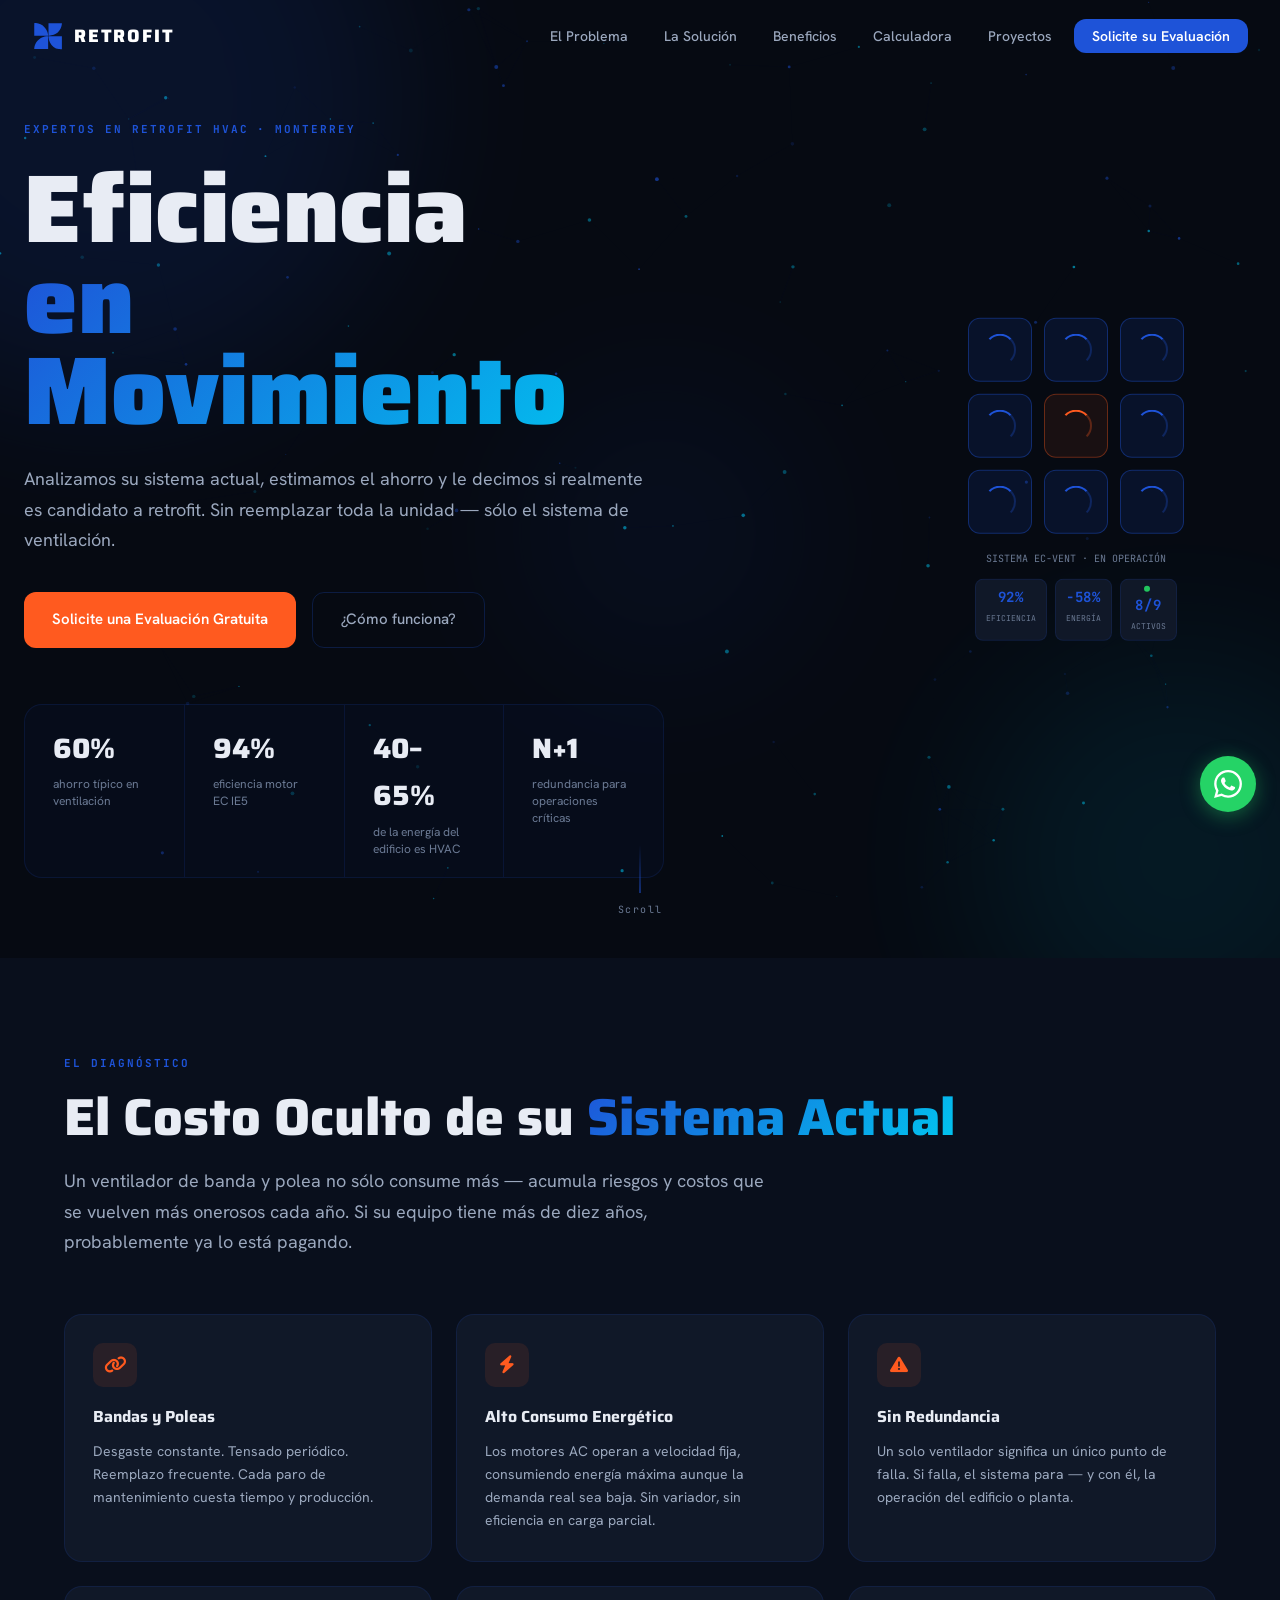
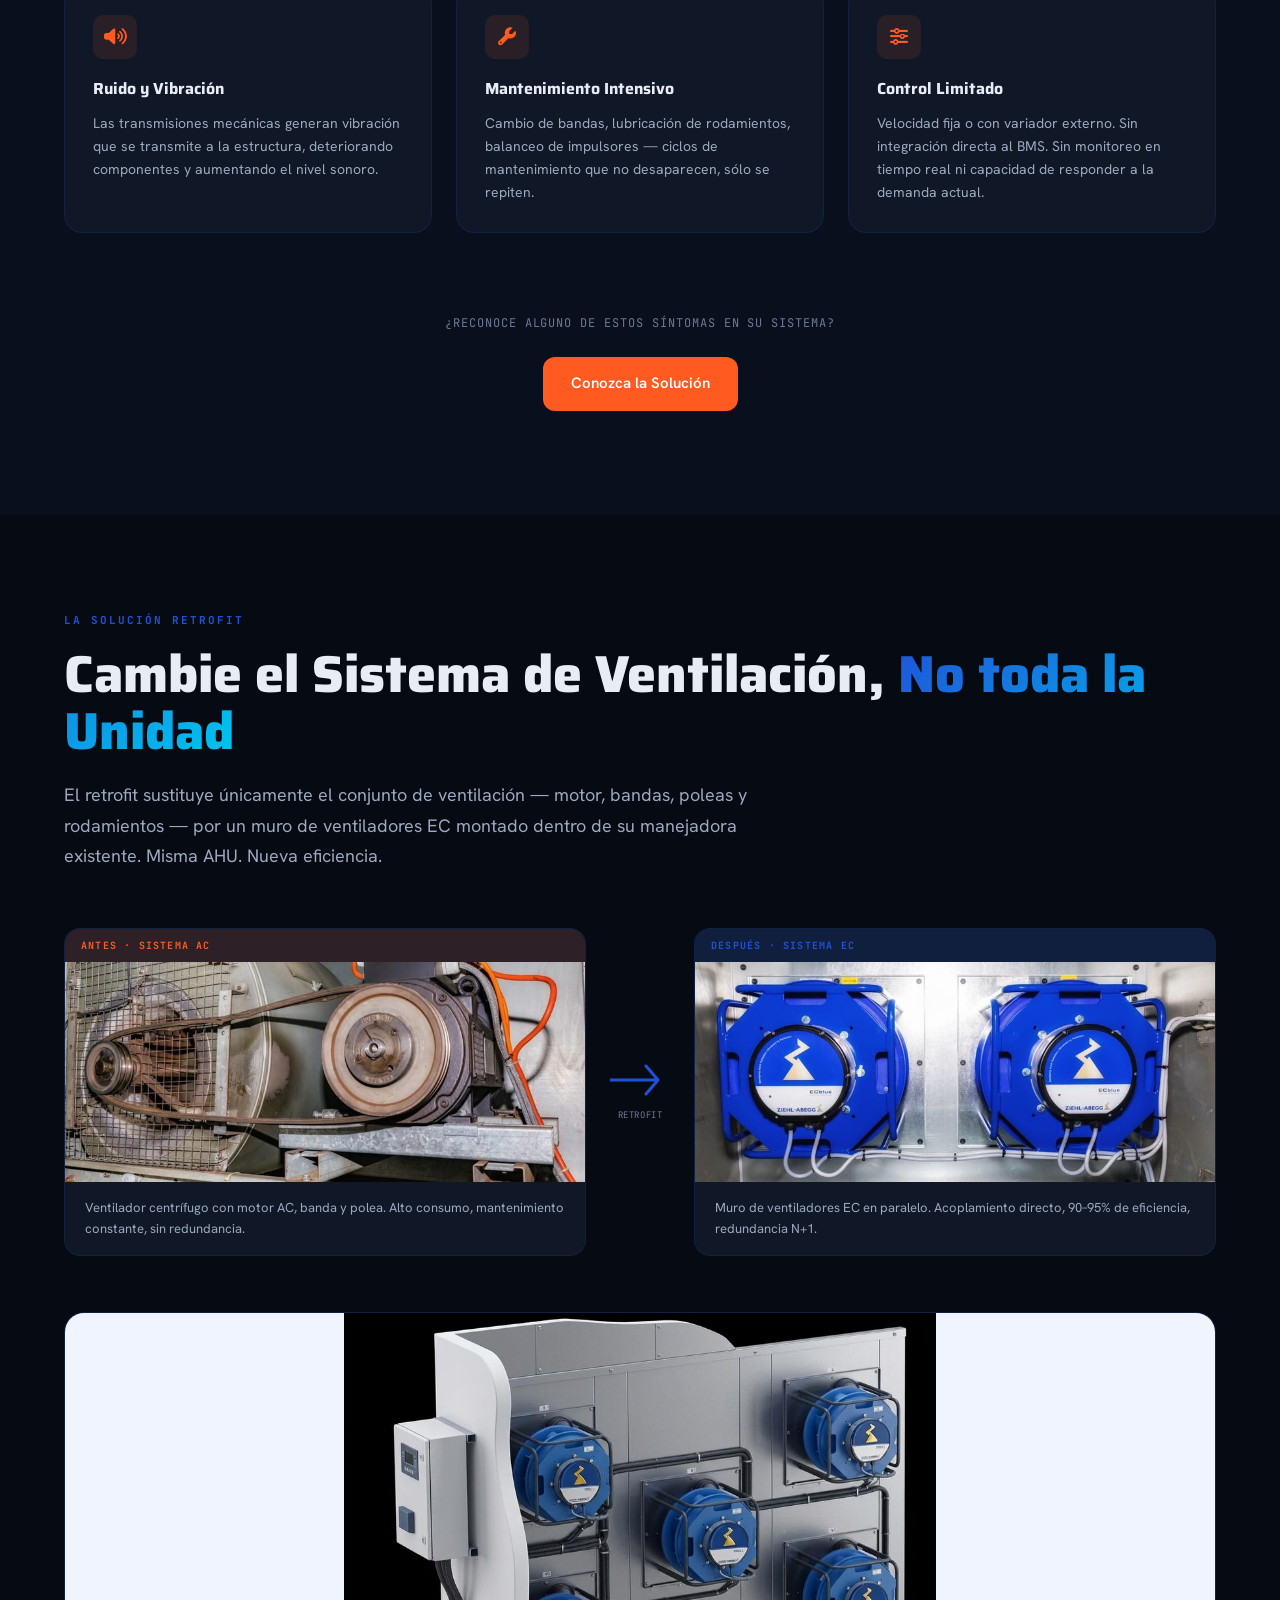
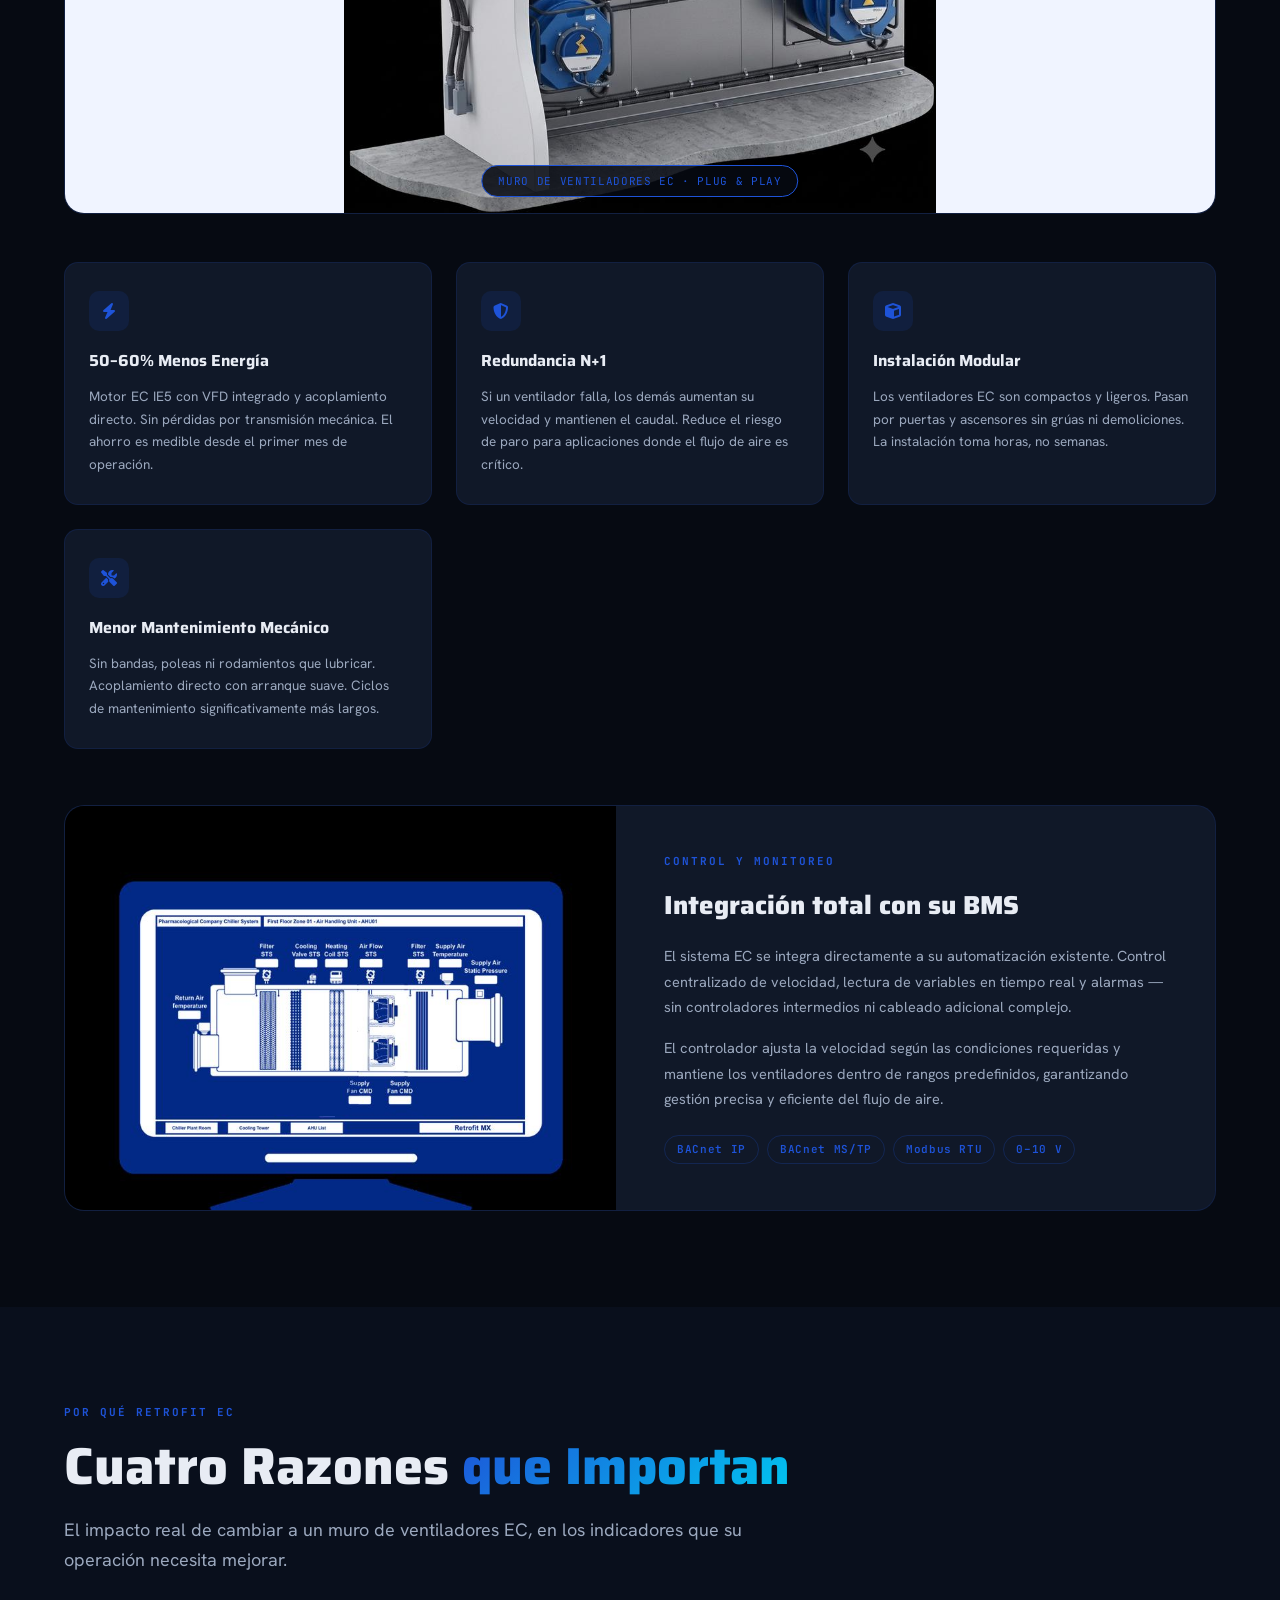
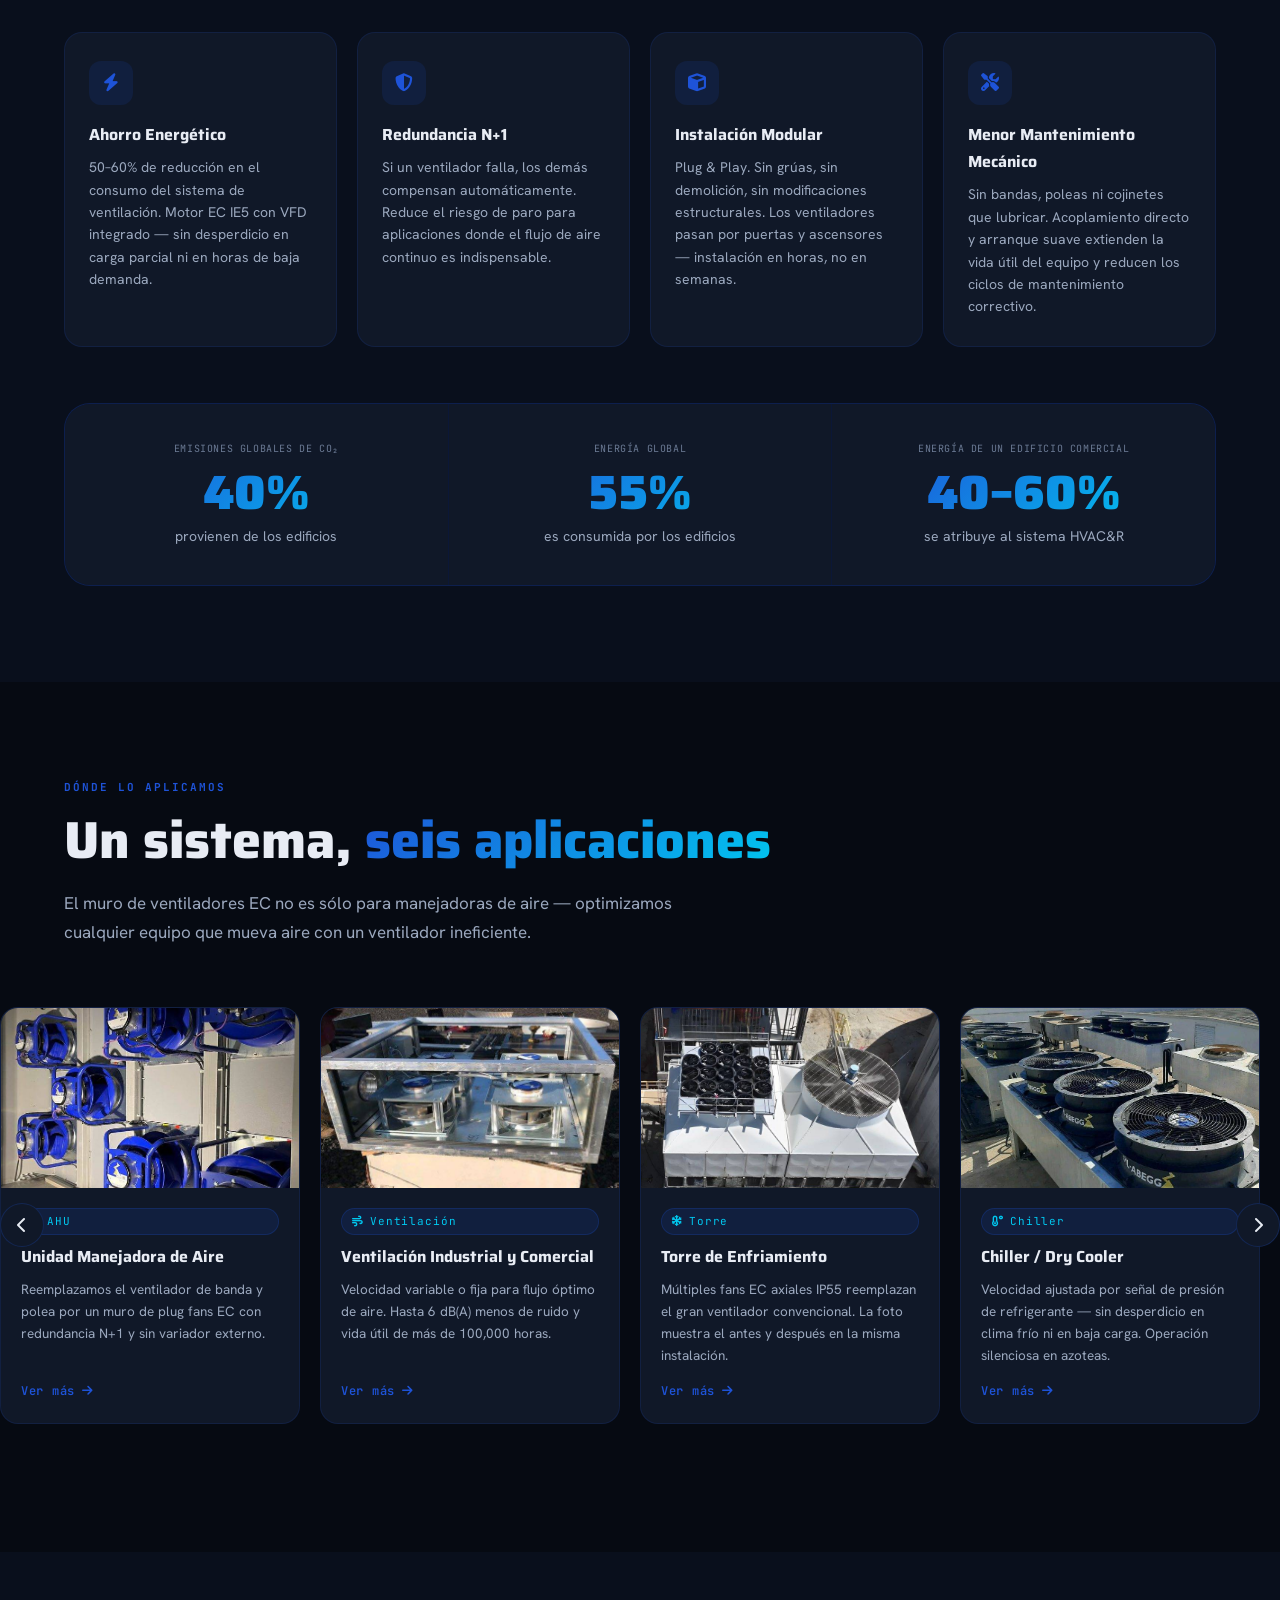
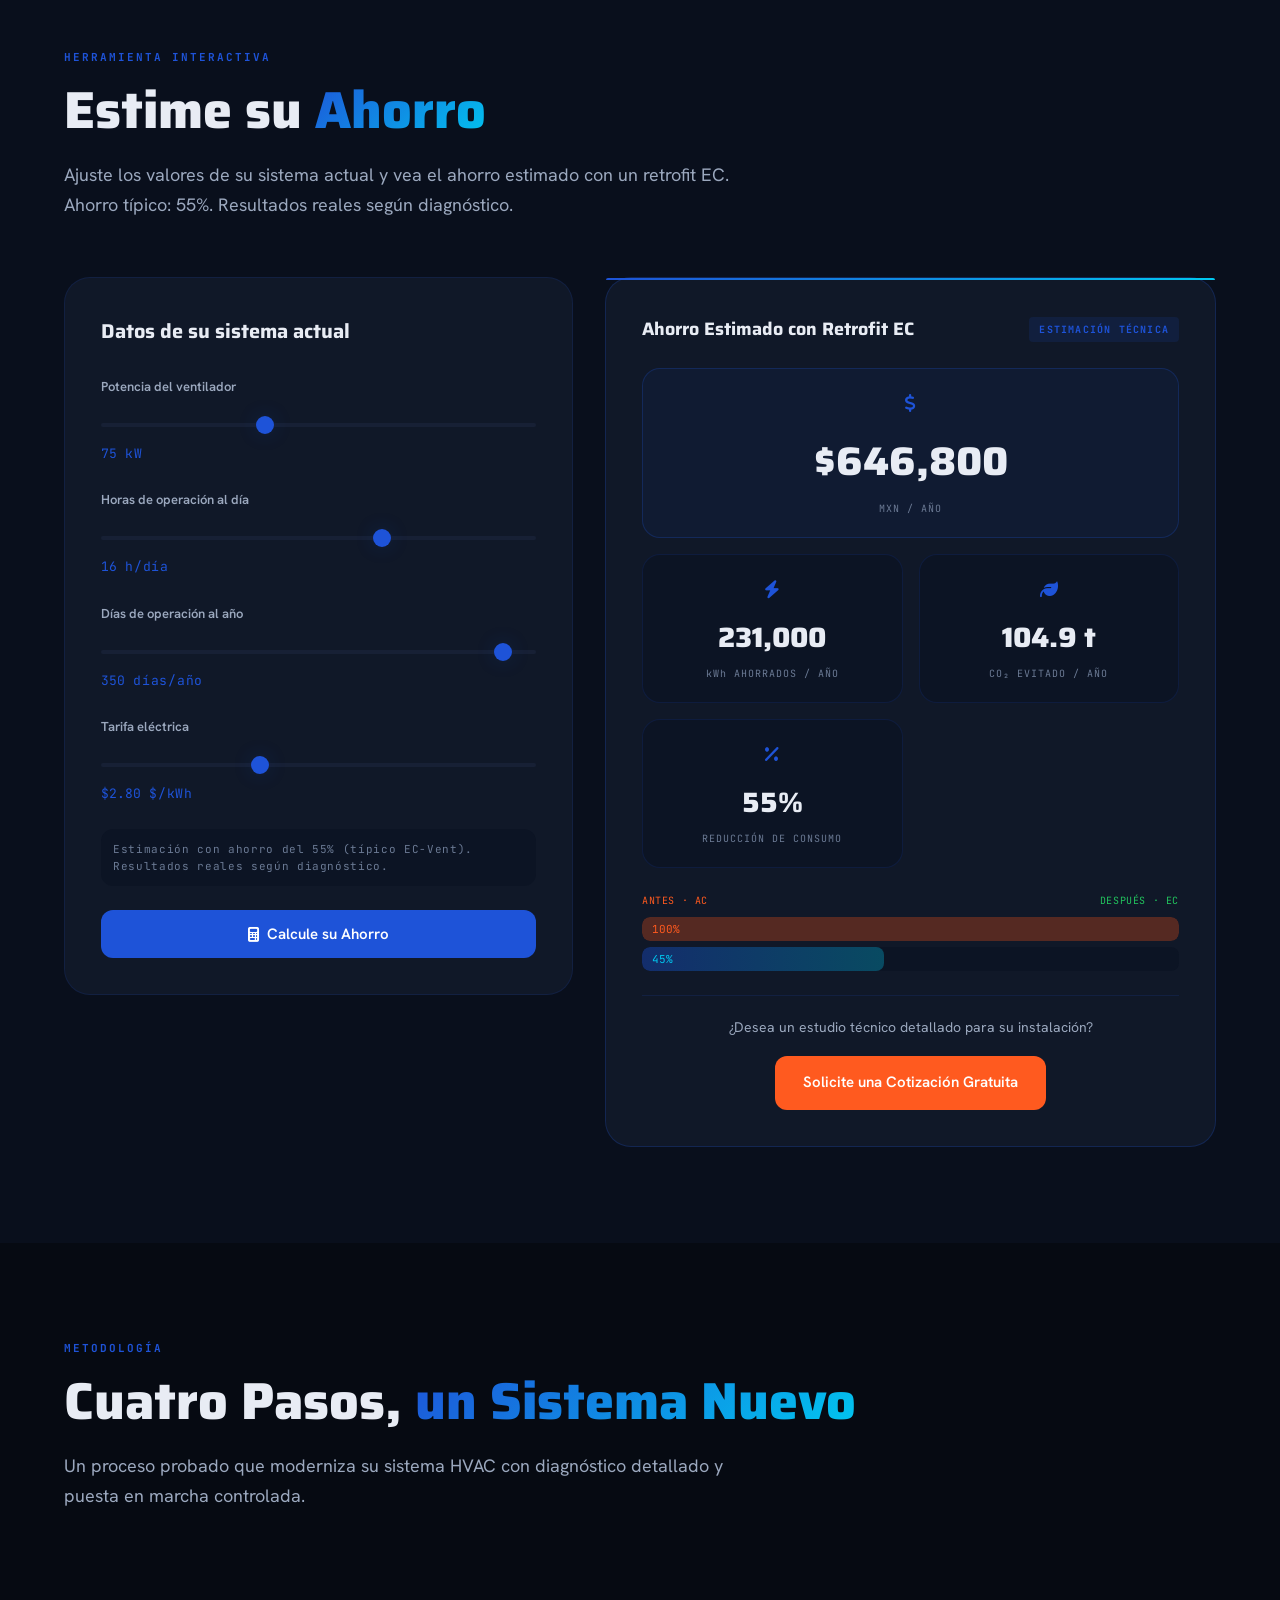
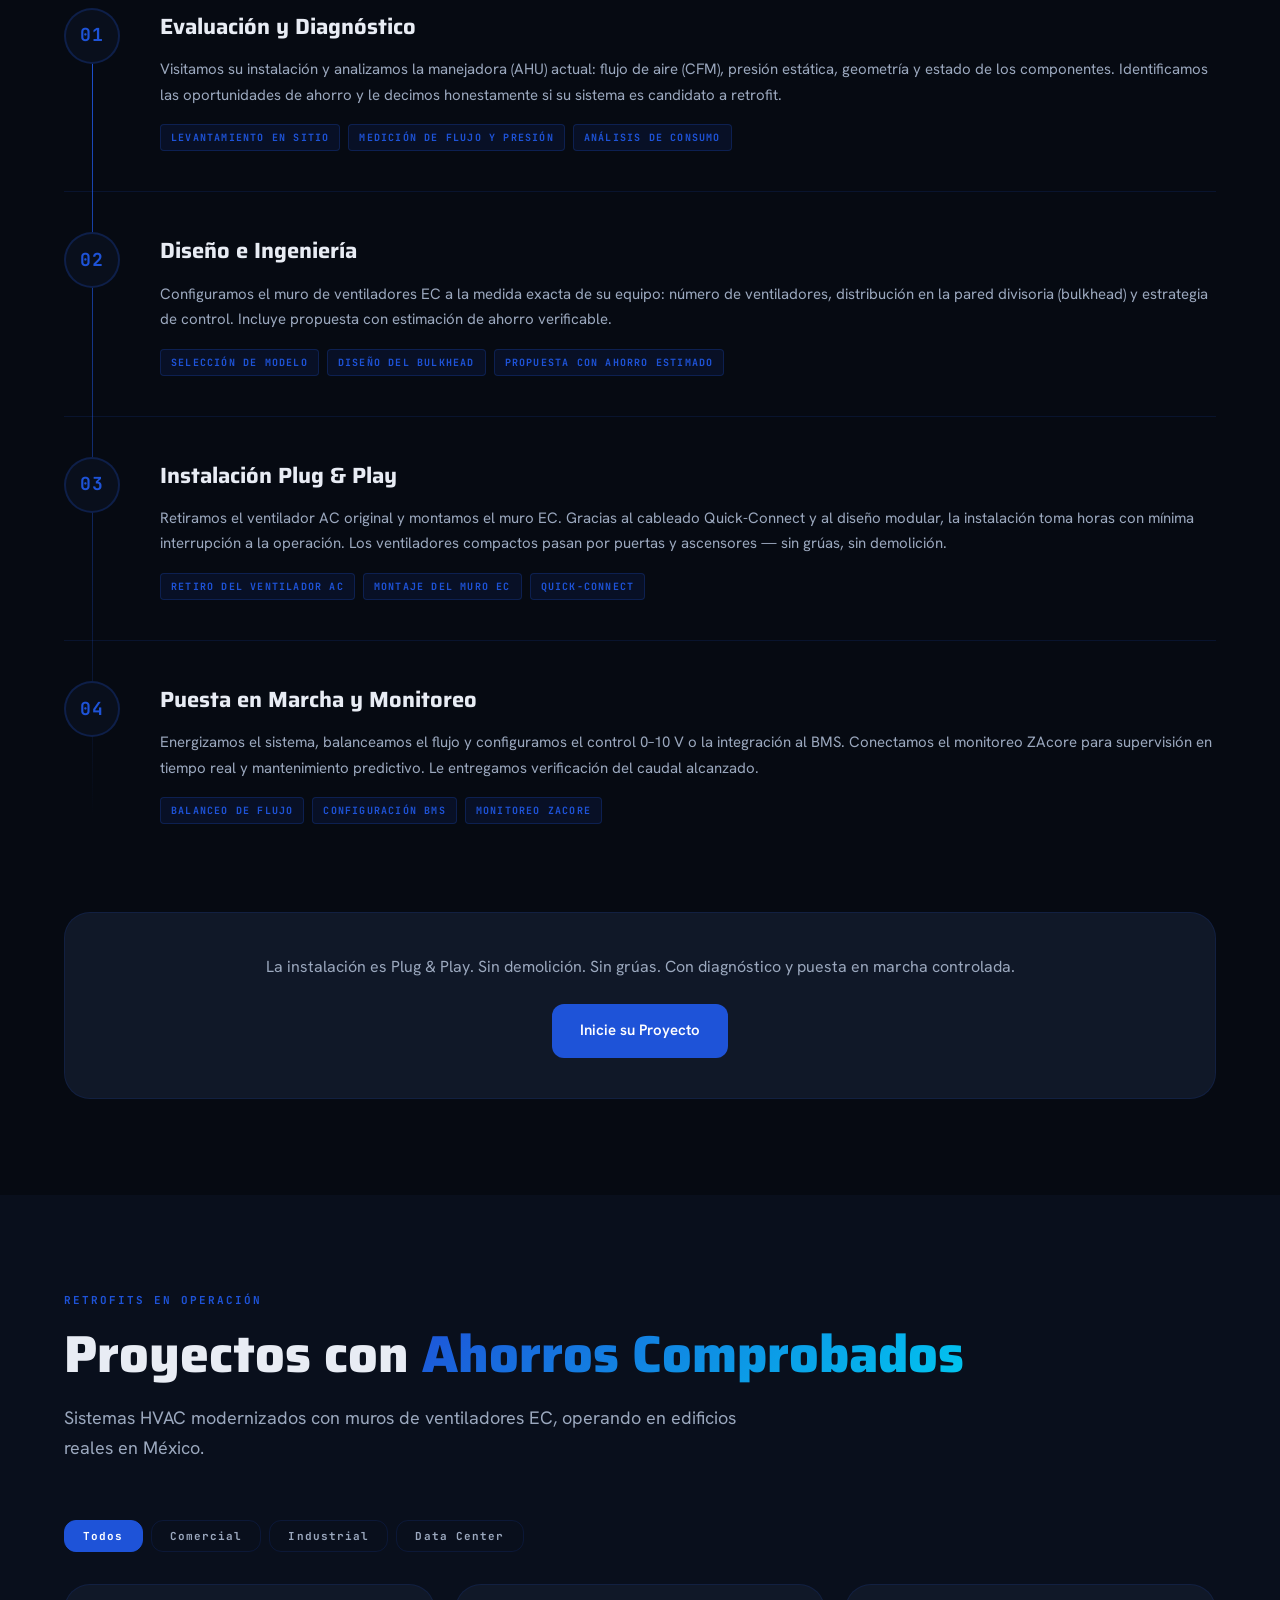
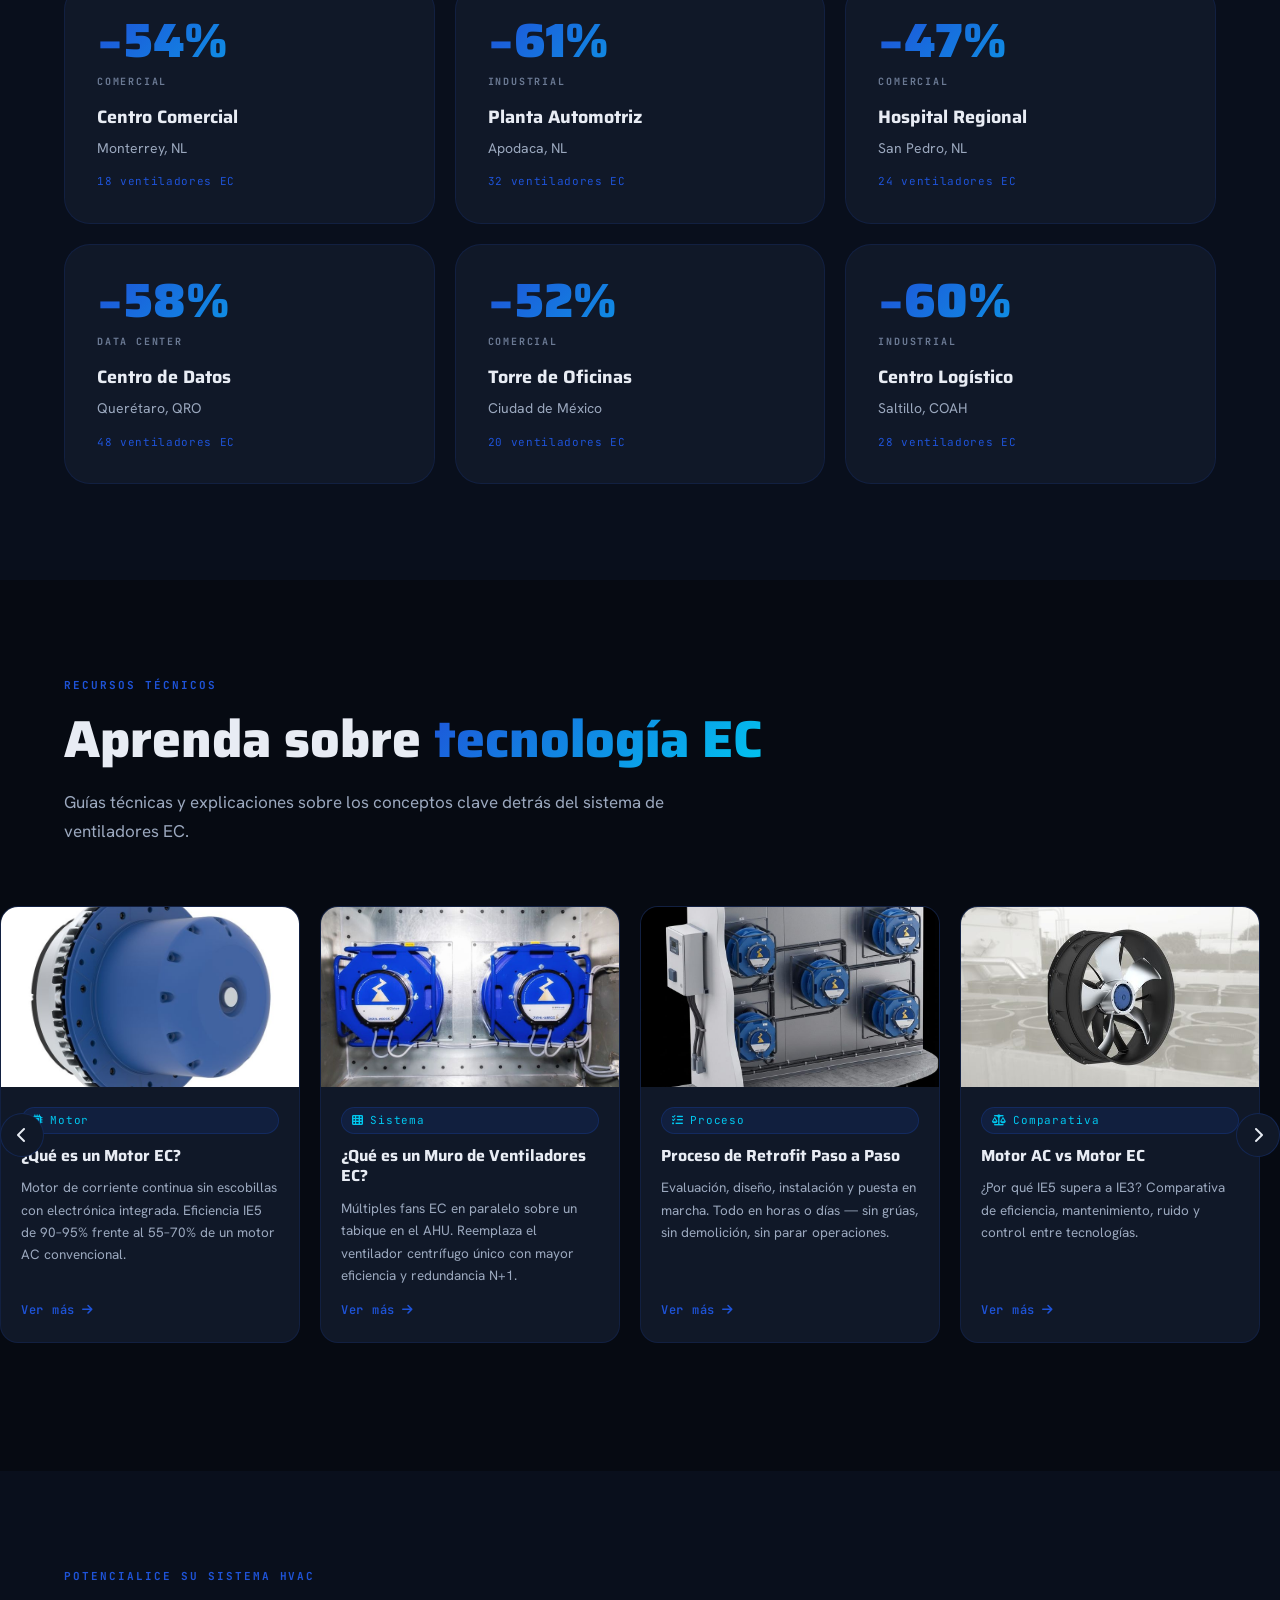
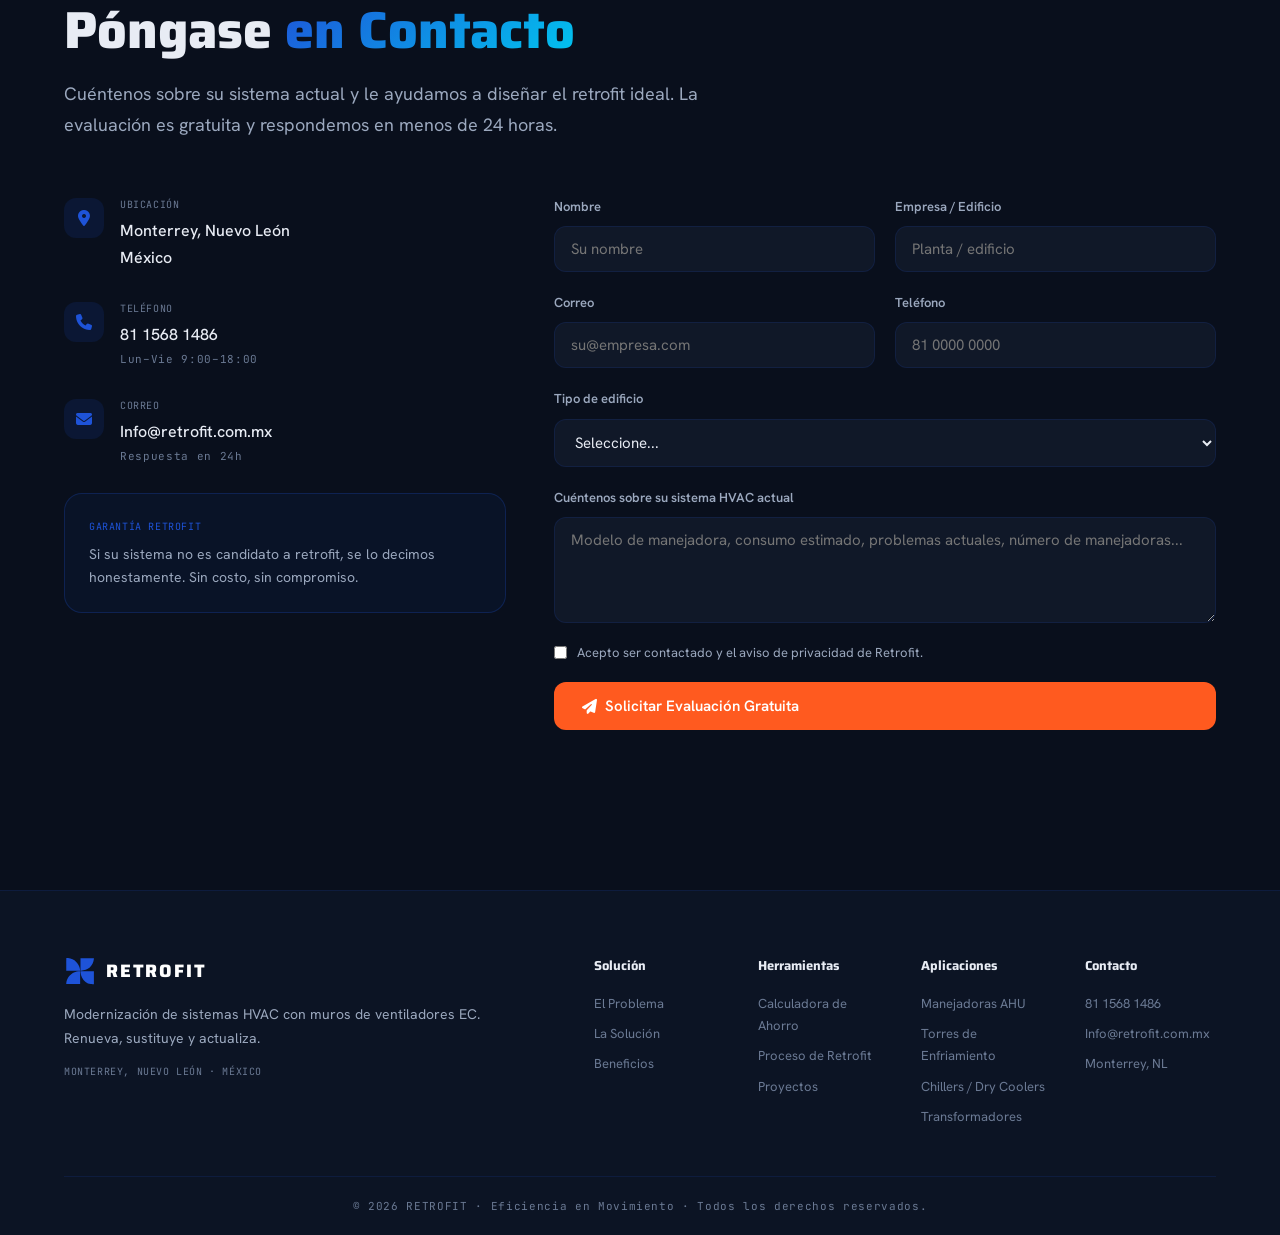
==== commit 6e1a35c0: "Rebuild site: 9-section structure, remove loader/cursor/ticker/glosario - New sections: El Problema " ====
--- a/retrofit-todo-en-uno.html
+++ b/retrofit-todo-en-uno.html
@@ -5,7 +5,6 @@
   <meta name="viewport" content="width=device-width, initial-scale=1.0" />
   <title>Retrofit | Modernización HVAC con Muros de Ventiladores EC en México</title>
   <meta name="description" content="Modernizamos sistemas HVAC reemplazando ventiladores de polea y banda por muros de ventiladores EC. Ahorro 50–60%, redundancia N+1, instalación Plug & Play. Monterrey, México." />
-  <meta name="keywords" content="retrofit HVAC México, muro ventiladores EC, fan wall HVAC, motor EC IE5, modernización manejadora, AHU retrofit, ventiladores EC Monterrey, eficiencia energética HVAC, reemplazo ventilador AC EC, sistema EC-Vent, ebm-papst, Ziehl-Abegg México, ahorro energía HVAC" />
   <meta name="robots" content="index, follow, max-image-preview:large, max-snippet:-1" />
   <link rel="canonical" href="https://www.retrofit.mx/" />
   <meta property="og:type" content="website" />
@@ -22,9 +21,8 @@
     {"@type":"Question","name":"¿Qué es un retrofit de HVAC?","acceptedAnswer":{"@type":"Answer","text":"Un retrofit moderniza su sistema de aire existente sin reemplazar toda la unidad. Se sustituye el ventilador de polea y banda original por un muro de ventiladores EC, mejorando eficiencia, fiabilidad y control a una fracción del costo de un equipo nuevo."}},
     {"@type":"Question","name":"¿Cuánto puede ahorrar con un muro de ventiladores EC?","acceptedAnswer":{"@type":"Answer","text":"El ahorro típico es de 50–60% en el consumo de ventilación. Proyectos en México han registrado reducciones entre 47% y 61% dependiendo del sistema y perfil de operación."}},
     {"@type":"Question","name":"¿Cuánto tarda la instalación?","acceptedAnswer":{"@type":"Answer","text":"La instalación es Plug & Play y toma horas, no semanas. Los ventiladores compactos pasan por puertas y ascensores sin necesidad de grúas ni demoliciones, con interrupción mínima a la operación."}},
-    {"@type":"Question","name":"¿Qué pasa si un ventilador EC falla?","acceptedAnswer":{"@type":"Answer","text":"El sistema tiene redundancia N+1. Si un ventilador falla, los demás aumentan su velocidad automáticamente para mantener el flujo de aire. Cero tiempo de inactividad durante mantenimiento o reparaciones."}},
+    {"@type":"Question","name":"¿Qué pasa si un ventilador EC falla?","acceptedAnswer":{"@type":"Answer","text":"El sistema tiene redundancia N+1. Si un ventilador falla, los demás aumentan su velocidad automáticamente para mantener el flujo de aire. La redundancia integrada reduce el riesgo de paro no planificado."}},
     {"@type":"Question","name":"¿Qué es un motor EC?","acceptedAnswer":{"@type":"Answer","text":"Un motor EC (Electronically Commutated) es un motor de corriente continua sin escobillas con electrónica de control integrada. Opera con eficiencia de 90–95% frente al 55–70% de un motor AC convencional, y tiene el variador de frecuencia integrado para control preciso de velocidad sin componentes mecánicos adicionales."}},
-    {"@type":"Question","name":"¿Qué significa IE5 en motores eléctricos?","acceptedAnswer":{"@type":"Answer","text":"IE5 es la máxima categoría de eficiencia energética según la norma IEC 60034-30-1, denominada Ultra-Premium. Los motores EC alcanzan IE5 de forma nativa gracias a su tecnología de imanes permanentes, con pérdidas de energía hasta 40% menores que un motor IE3 estándar."}},
     {"@type":"Question","name":"¿Qué es un muro de ventiladores EC?","acceptedAnswer":{"@type":"Answer","text":"Un muro de ventiladores EC es un arreglo de múltiples ventiladores EC compactos montados en paralelo sobre un tabique dentro de la unidad manejadora de aire. Reemplaza al ventilador centrífugo único de banda y polea con mayor eficiencia, redundancia N+1 y control de caudal preciso por protocolo 0–10 V, BACnet o Modbus."}},
     {"@type":"Question","name":"¿Cuánto consume un ventilador HVAC típico?","acceptedAnswer":{"@type":"Answer","text":"Un ventilador de 75 kW operando 16 horas al día, 350 días al año consume aproximadamente 420,000 kWh anuales. Con un muro de ventiladores EC eso se reduce a 189,000 kWh, generando un ahorro de más de 650,000 MXN por año en tarifas de media tensión."}},
     {"@type":"Question","name":"¿Qué es BACnet en sistemas HVAC?","acceptedAnswer":{"@type":"Answer","text":"BACnet (Building Automation and Control Networks) es el protocolo estándar ASHRAE/ISO para la automatización de edificios. Los ventiladores EC se integran por BACnet MS/TP o BACnet IP directamente al BMS del edificio, permitiendo control centralizado, monitoreo en tiempo real y alarmas sin controladores adicionales."}}
@@ -1282,6 +1280,29 @@
   .sistema-features { grid-template-columns: 1fr; }
 }
 
+/* ─── EL PROBLEMA ───────────────────────────────────────── */
+.problem-grid {
+  display: grid; grid-template-columns: repeat(3, 1fr);
+  gap: 24px; margin: 48px 0 40px;
+}
+.prob-card {
+  background: var(--surface); border: 1px solid var(--border);
+  border-radius: var(--radius-lg); padding: 28px;
+  transition: border-color 0.25s, box-shadow 0.25s, transform 0.25s;
+}
+.prob-card:hover { border-color: rgba(255,90,31,0.4); box-shadow: 0 0 20px rgba(255,90,31,0.08); transform: translateY(-3px); }
+.prob-icon {
+  width: 44px; height: 44px; background: rgba(255,90,31,0.1);
+  border-radius: 10px; display: flex; align-items: center; justify-content: center;
+  margin-bottom: 16px; color: var(--pop); font-size: 18px;
+}
+.prob-card h3 { font-family: var(--font-display); font-size: 16px; font-weight: 700; margin-bottom: 10px; }
+.prob-card p { font-size: 14px; color: var(--text-2); line-height: 1.65; }
+.prob-cta { text-align: center; padding: 40px 0 8px; }
+.prob-cta p { font-size: 12px; color: var(--text-3); margin-bottom: 24px; letter-spacing: 0.08em; }
+@media (max-width: 1024px) { .problem-grid { grid-template-columns: repeat(2, 1fr); } }
+@media (max-width: 640px)  { .problem-grid { grid-template-columns: 1fr; } }
+
 /* ─── CAROUSEL ───────────────────────────────────────────── */
 .carousel-outer {
   position: relative;
@@ -1563,33 +1584,16 @@
 </head>
 <body>
 
-<!-- LOGO SVG SYMBOL (real vector paths from brand assets) -->
+<!-- LOGO SVG SYMBOL -->
 <svg style="display:none" xmlns="http://www.w3.org/2000/svg">
   <symbol id="logo-sym" viewBox="158 366 228 218">
     <path fill="currentColor" fill-rule="evenodd" d="M347.80 567.92C321.32 564.04 298.30 546.40 285.91 520.50C280.29 508.75 277.00 496.72 276.25 485.25L275.72 477.00L323.36 477.00L371.00 477.00L371.00 523.00L371.00 569.00L362.25 568.88C357.44 568.81 350.94 568.38 347.80 567.92ZM174.32 560.25C175.43 546.39 181.09 531.07 189.91 518.03C197.57 506.72 215.99 491.42 228.51 485.96C240.94 480.55 256.58 477.07 268.75 477.02L273.00 477.00L273.00 522.50L273.00 568.00L223.35 568.00L173.70 568.00L174.32 560.25ZM174.00 427.50C174.00 402.48 174.34 382.00 174.75 382.01C175.16 382.01 180.45 382.46 186.50 383.00C210.70 385.15 228.70 393.65 245.08 410.64C256.49 422.49 263.53 433.67 267.95 447.02C270.55 454.86 273.00 466.06 273.00 470.07L273.00 473.00L223.50 473.00L174.00 473.00L174.00 427.50ZM275.50 428.50L275.50 384.00L323.39 384.00L371.29 384.00L370.62 391.25C369.61 402.26 367.28 410.49 362.07 421.50C352.05 442.66 334.20 459.04 312.66 466.82C303.67 470.07 288.46 473.00 280.57 473.00L275.50 473.00L275.50 428.50Z"/>
   </symbol>
-  <!-- Full logo symbol: pinwheel + RETROFIT wordmark (wordmark uses currentColor for contrast adaptation) -->
   <symbol id="logo-full-dark" viewBox="150 358 1208 234">
     <path fill="#1E53D8" fill-rule="evenodd" d="M347.80 567.92C321.32 564.04 298.30 546.40 285.91 520.50C280.29 508.75 277.00 496.72 276.25 485.25L275.72 477.00L323.36 477.00L371.00 477.00L371.00 523.00L371.00 569.00L362.25 568.88C357.44 568.81 350.94 568.38 347.80 567.92ZM174.32 560.25C175.43 546.39 181.09 531.07 189.91 518.03C197.57 506.72 215.99 491.42 228.51 485.96C240.94 480.55 256.58 477.07 268.75 477.02L273.00 477.00L273.00 522.50L273.00 568.00L223.35 568.00L173.70 568.00L174.32 560.25ZM174.00 427.50C174.00 402.48 174.34 382.00 174.75 382.01C175.16 382.01 180.45 382.46 186.50 383.00C210.70 385.15 228.70 393.65 245.08 410.64C256.49 422.49 263.53 433.67 267.95 447.02C270.55 454.86 273.00 466.06 273.00 470.07L273.00 473.00L223.50 473.00L174.00 473.00L174.00 427.50ZM275.50 428.50L275.50 384.00L323.39 384.00L371.29 384.00L370.62 391.25C369.61 402.26 367.28 410.49 362.07 421.50C352.05 442.66 334.20 459.04 312.66 466.82C303.67 470.07 288.46 473.00 280.57 473.00L275.50 473.00L275.50 428.50Z"/>
-    <!-- wordmark white for dark backgrounds -->
     <path fill="#FFFFFF" fill-rule="evenodd" d="M455.24 477.75L455.50 431.50L500.00 431.50C549.55 431.50 549.30 431.47 556.55 438.16C562.98 444.08 565.17 450.20 565.25 462.41C565.32 473.27 563.44 479.72 558.70 484.87C556.09 487.71 547.43 491.98 544.25 491.99C543.01 492.00 542.00 492.28 542.00 492.61C542.00 493.36 549.75 502.52 560.22 514.13C564.50 518.88 568.00 523.04 568.00 523.38C568.00 523.72 563.58 524.00 558.18 524.00L548.36 524.00L536.43 509.92C529.87 502.18 524.14 495.20 523.70 494.42C523.04 493.25 518.41 493.00 497.45 493.00L472.00 493.00L472.00 508.50L472.00 524.00L463.49 524.00L454.98 524.00L455.24 477.75ZM599.61 521.53C592.58 518.64 588.87 515.30 585.80 509.10C583.64 504.74 583.50 503.16 583.18 479.27C582.91 458.28 583.12 453.10 584.46 448.48C586.53 441.36 591.78 435.98 599.42 433.11C604.85 431.09 606.76 431.00 647.04 431.00L689.00 431.00L689.00 438.25L689.00 445.50L649.25 445.51C613.21 445.52 609.20 445.69 606.26 447.28C601.23 450.01 599.72 453.19 599.20 462.08L598.74 470.00L642.87 470.00L687.00 470.00L687.00 476.50L687.00 483.00L642.86 483.00L598.72 483.00L599.25 491.45C599.63 497.64 600.34 500.81 601.90 503.34C605.98 509.95 606.37 510.00 649.90 510.00L689.00 510.00L689.00 517.00L689.00 524.00L647.25 523.98L605.50 523.95L599.61 521.53ZM748.98 522.75C748.97 522.06 748.86 504.40 748.73 483.50L748.50 445.50L724.75 445.50L701.00 445.50L701.00 438.25L701.00 431.00L755.54 431.00L810.09 431.00L809.79 438.08L809.50 445.15L787.25 445.04L765.00 444.93L765.00 484.47L765.00 524.00L757.00 524.00C751.28 524.00 749.00 523.64 748.98 522.75ZM826.00 477.45L826.00 430.90L870.25 431.25C905.30 431.53 915.33 431.90 918.50 433.02C924.14 435.03 932.25 443.41 933.87 448.92C935.83 455.53 935.60 472.53 933.49 477.77C931.21 483.41 924.30 489.40 918.26 490.96C915.64 491.64 912.97 492.35 912.33 492.54C911.64 492.74 912.49 494.30 914.33 496.26C916.07 498.12 921.51 504.33 926.42 510.07C931.32 515.81 936.21 521.29 937.28 522.25C939.14 523.93 938.79 524.00 928.70 524.00L918.19 524.00L904.94 508.50L891.69 493.00L866.75 493.00L841.82 493.00L842.16 508.50L842.50 524.00L834.25 524.00L826.00 524.00L826.00 477.45ZM972.50 523.08C967.15 521.74 961.27 518.15 958.06 514.28C952.50 507.57 951.84 503.11 952.19 474.78C952.54 446.21 952.82 445.01 960.89 437.72C968.08 431.22 970.90 430.87 1012.67 431.20L1049.50 431.50L1055.15 434.27C1058.26 435.80 1061.99 438.61 1063.45 440.53C1068.95 447.73 1069.38 449.91 1069.80 472.63C1070.28 498.47 1069.39 505.34 1064.60 512.55C1061.92 516.58 1059.77 518.46 1055.31 520.65L1049.50 523.50L1012.50 523.67C992.15 523.76 974.15 523.50 972.50 523.08ZM1086.20 486.25L1086.50 448.50L1089.27 443.78C1090.80 441.19 1093.59 437.89 1095.48 436.45C1102.25 431.29 1105.01 431.00 1148.16 431.00L1188.00 431.00L1188.00 438.25L1188.00 445.50L1150.25 445.50C1109.29 445.50 1108.86 445.55 1104.76 451.10C1103.38 452.96 1102.67 456.04 1102.27 461.85L1101.71 470.00L1143.36 470.00L1185.00 470.00L1185.00 476.50L1185.00 483.00L1143.50 483.00L1102.00 483.00L1102.00 503.50L1102.00 524.00L1093.95 524.00L1085.91 524.00L1086.20 486.25ZM1203.00 477.50L1203.00 431.00L1211.00 431.00L1219.00 431.00L1219.00 477.50L1219.00 524.00L1211.00 524.00L1203.00 524.00L1203.00 477.50ZM1276.50 484.75L1276.50 445.50L1259.00 445.28C1249.38 445.16 1240.04 445.05 1238.25 445.03L1235.00 445.00L1235.00 437.99L1235.00 430.98L1284.75 431.24L1334.50 431.50L1334.50 438.39L1334.50 445.27L1313.75 445.14L1293.00 445.01L1293.00 484.51L1293.00 524.00L1284.75 524.00L1276.50 524.00L1276.50 484.75ZM1044.96 508.40C1047.49 507.39 1049.79 505.46 1051.23 503.15C1053.41 499.65 1053.50 498.61 1053.50 478.00C1053.50 458.18 1053.34 456.23 1051.46 453.04C1050.35 451.13 1047.87 448.66 1045.96 447.54C1042.68 445.62 1040.84 445.51 1010.50 445.51C965.81 445.50 967.79 443.94 968.22 478.68C968.63 511.51 966.61 510.00 1010.23 510.00C1036.08 510.00 1041.60 509.75 1044.96 508.40ZM541.51 477.56C546.63 475.42 548.99 470.83 548.99 463.00C549.00 455.14 546.86 450.36 542.13 447.62C539.03 445.83 536.18 445.65 505.38 445.26L472.00 444.84L472.00 461.92L472.00 479.00L505.03 479.00C531.52 479.00 538.75 478.71 541.51 477.56ZM912.00 477.25C921.35 472.58 921.49 453.56 912.21 447.82C908.70 445.65 907.91 445.60 875.56 445.55L842.50 445.50L842.23 462.25L841.95 479.00L875.23 479.00C904.90 479.00 908.88 478.81 912.00 477.25Z"/>
   </symbol>
 </svg>
-
-<!-- LOADER -->
-<div id="loader">
-  <div class="loader-inner">
-    <svg class="loader-logo spin" viewBox="158 366 228 218">
-      <path fill="#1E53D8" fill-rule="evenodd" opacity="0" style="animation:fadeIn 0.8s ease 0.3s forwards" d="M347.80 567.92C321.32 564.04 298.30 546.40 285.91 520.50C280.29 508.75 277.00 496.72 276.25 485.25L275.72 477.00L323.36 477.00L371.00 477.00L371.00 523.00L371.00 569.00L362.25 568.88C357.44 568.81 350.94 568.38 347.80 567.92ZM174.32 560.25C175.43 546.39 181.09 531.07 189.91 518.03C197.57 506.72 215.99 491.42 228.51 485.96C240.94 480.55 256.58 477.07 268.75 477.02L273.00 477.00L273.00 522.50L273.00 568.00L223.35 568.00L173.70 568.00L174.32 560.25ZM174.00 427.50C174.00 402.48 174.34 382.00 174.75 382.01C175.16 382.01 180.45 382.46 186.50 383.00C210.70 385.15 228.70 393.65 245.08 410.64C256.49 422.49 263.53 433.67 267.95 447.02C270.55 454.86 273.00 466.06 273.00 470.07L273.00 473.00L223.50 473.00L174.00 473.00L174.00 427.50ZM275.50 428.50L275.50 384.00L323.39 384.00L371.29 384.00L370.62 391.25C369.61 402.26 367.28 410.49 362.07 421.50C352.05 442.66 334.20 459.04 312.66 466.82C303.67 470.07 288.46 473.00 280.57 473.00L275.50 473.00L275.50 428.50Z"/>
-    </svg>
-    <style>@keyframes fadeIn{to{opacity:1}}</style>
-    <p class="loader-text">RETROFIT</p>
-  </div>
-</div>
-
-<!-- CURSOR -->
-<div class="cursor" id="cursor"></div>
-<div class="cursor-follower" id="cursorFollower"></div>
 
 <!-- NAV -->
 <nav id="navbar">
@@ -1601,15 +1605,12 @@
       <span class="logo-text">RETROFIT</span>
     </a>
     <ul class="nav-links" id="navLinks">
-      <li><a href="#que-es" class="nav-link">¿Qué es Retrofit?</a></li>
-      <li><a href="#nuestro-sistema" class="nav-link">Nuestro Sistema</a></li>
-      <li><a href="#tecnologia" class="nav-link">Tecnología</a></li>
-      <li><a href="#proceso" class="nav-link">Proceso</a></li>
+      <li><a href="#el-problema" class="nav-link">El Problema</a></li>
+      <li><a href="#la-solucion" class="nav-link">La Solución</a></li>
       <li><a href="#beneficios" class="nav-link">Beneficios</a></li>
+      <li><a href="#calculadora" class="nav-link">Calculadora</a></li>
       <li><a href="#proyectos" class="nav-link">Proyectos</a></li>
-      <li><a href="#aplicaciones" class="nav-link">Aplicaciones</a></li>
-      <li><a href="#blog" class="nav-link">Blog</a></li>
-      <li><a href="#contacto" class="nav-cta">Cotiza tu Retrofit</a></li>
+      <li><a href="#contacto" class="nav-cta">Solicite su Evaluación</a></li>
     </ul>
     <button class="hamburger" id="hamburger" aria-label="Menu">
       <span></span><span></span><span></span>
@@ -1632,13 +1633,12 @@
       <span class="line-2 gradient-text">en Movimiento</span>
     </h1>
     <p class="hero-desc animate-in">
-      Modernizamos su sistema HVAC reemplazando los viejos ventiladores de polea y banda
-      por un muro de ventiladores EC. Más eficiencia, redundancia y menos emisiones
-      — sin reemplazar toda la unidad.
+      Analizamos su sistema actual, estimamos el ahorro y le decimos si realmente es candidato a retrofit.
+      Sin reemplazar toda la unidad — sólo el sistema de ventilación.
     </p>
     <div class="hero-actions animate-in">
-      <a href="#contacto" class="btn-primary btn-pop">Cotiza su Retrofit</a>
-      <a href="#que-es" class="btn-ghost">¿Cómo funciona?</a>
+      <a href="#contacto" class="btn-primary btn-pop">Solicite una Evaluación Gratuita</a>
+      <a href="#el-problema" class="btn-ghost">¿Cómo funciona?</a>
     </div>
     <div class="hero-stats animate-in">
       <div class="hstat">
@@ -1657,8 +1657,8 @@
       </div>
       <div class="hstat-divider"></div>
       <div class="hstat">
-        <div class="hstat-val">24/7</div>
-        <div class="hstat-label">operación a prueba de fallos</div>
+        <div class="hstat-val">N+1</div>
+        <div class="hstat-label">redundancia para operaciones críticas</div>
       </div>
     </div>
   </div>
@@ -1689,126 +1689,73 @@
   </div>
 </section>
 
-<!-- TICKER -->
-<div class="ticker-bar" aria-hidden="true">
-  <div class="ticker-track">
-    <span>EFICIENCIA EN MOVIMIENTO</span>
-    <span class="ticker-dot"></span>
-    <span>RENUEVA · SUSTITUYE · ACTUALIZA</span>
-    <span class="ticker-dot"></span>
-    <span>SIMPLE · FLEXIBLE · FIABLE</span>
-    <span class="ticker-dot"></span>
-    <span>PLUG &amp; PLAY</span>
-    <span class="ticker-dot"></span>
-    <span>MOTOR EC IE5 · 94% EFICIENCIA</span>
-    <span class="ticker-dot"></span>
-    <span>50–60% AHORRO EN VENTILACIÓN</span>
-    <span class="ticker-dot"></span>
-    <span>REDUNDANCIA N+1</span>
-    <span class="ticker-dot"></span>
-    <span>MONTERREY · NUEVO LEÓN · MX</span>
-    <span class="ticker-dot"></span>
-    <!-- duplicate for seamless loop -->
-    <span>EFICIENCIA EN MOVIMIENTO</span>
-    <span class="ticker-dot"></span>
-    <span>RENUEVA · SUSTITUYE · ACTUALIZA</span>
-    <span class="ticker-dot"></span>
-    <span>SIMPLE · FLEXIBLE · FIABLE</span>
-    <span class="ticker-dot"></span>
-    <span>PLUG &amp; PLAY</span>
-    <span class="ticker-dot"></span>
-    <span>MOTOR EC IE5 · 94% EFICIENCIA</span>
-    <span class="ticker-dot"></span>
-    <span>50–60% AHORRO EN VENTILACIÓN</span>
-    <span class="ticker-dot"></span>
-    <span>REDUNDANCIA N+1</span>
-    <span class="ticker-dot"></span>
-    <span>MONTERREY · NUEVO LEÓN · MX</span>
-    <span class="ticker-dot"></span>
-  </div>
-</div>
-
-<!-- QUÉ ES RETROFIT -->
-<section id="que-es" class="section section-dark">
+<!-- EL PROBLEMA -->
+<section id="el-problema" class="section section-dark">
   <div class="container">
-    <div class="section-label reveal">RENUEVA · SUSTITUYE · ACTUALIZA</div>
-    <h2 class="section-title reveal">¿Qué es un <span class="gradient-text">Retrofit de HVAC?</span></h2>
+    <div class="section-label reveal">EL DIAGNÓSTICO</div>
+    <h2 class="section-title reveal">El Costo Oculto de su <span class="gradient-text">Sistema Actual</span></h2>
     <p class="section-desc reveal">
-      Un retrofit moderniza su sistema de aire existente sin reemplazar toda la unidad.
-      Cambiamos el motor y ventilador originales por un muro de ventiladores EC,
-      mejorando eficiencia, fiabilidad y control — a una fracción del costo de un equipo nuevo.
+      Un ventilador de banda y polea no sólo consume más — acumula riesgos y costos que se vuelven
+      más onerosos cada año. Si su equipo tiene más de diez años, probablemente ya lo está pagando.
     </p>
 
-    <div class="antes-despues reveal" data-delay="100">
-      <div class="ad-panel ad-antes">
-        <div class="ad-header">
-          <span class="mono ad-tag">ANTES · AC</span>
-        </div>
-        <ul class="ad-list ad-list-bad">
-          <li><i class="fas fa-times"></i> Un solo ventilador grande</li>
-          <li><i class="fas fa-times"></i> Bandas y poleas desgastadas</li>
-          <li><i class="fas fa-times"></i> Sin redundancia ante fallas</li>
-          <li><i class="fas fa-times"></i> Alto consumo energético</li>
-          <li><i class="fas fa-times"></i> Mantenimiento frecuente</li>
-          <li><i class="fas fa-times"></i> Ruido y vibración excesivos</li>
-          <li><i class="fas fa-times"></i> Control de velocidad limitado</li>
-        </ul>
-      </div>
-      <div class="ad-arrow">
-        <svg viewBox="0 0 60 24" fill="none">
-          <path d="M0 12 H52 M42 2 L52 12 L42 22" stroke="var(--brand)" stroke-width="2.5" stroke-linecap="round" stroke-linejoin="round"/>
-        </svg>
-        <span class="mono">RETROFIT</span>
-      </div>
-      <div class="ad-panel ad-despues">
-        <div class="ad-header">
-          <span class="mono ad-tag ad-tag-after">DESPUÉS · EC</span>
-        </div>
-        <ul class="ad-list ad-list-good">
-          <li><i class="fas fa-check"></i> Muro de ventiladores EC en paralelo</li>
-          <li><i class="fas fa-check"></i> Acoplamiento directo — sin bandas</li>
-          <li><i class="fas fa-check"></i> Redundancia N+1 a prueba de fallos</li>
-          <li><i class="fas fa-check"></i> 50–60% menos energía</li>
-          <li><i class="fas fa-check"></i> Mantenimiento prácticamente nulo</li>
-          <li><i class="fas fa-check"></i> Bajo nivel de sonido</li>
-          <li><i class="fas fa-check"></i> Control preciso 0–10V / BMS</li>
-        </ul>
-      </div>
-    </div>
-
-    <div class="dato-clave reveal" data-delay="200">
-      <div class="dato-num gradient-text">40–65%</div>
-      <div class="dato-text">del consumo energético de un edificio se destina a calefacción,<br>ventilación y aire acondicionado (HVAC). Ahí es donde un retrofit genera el mayor impacto.</div>
+    <div class="problem-grid">
+      <div class="prob-card reveal" data-delay="0">
+        <div class="prob-icon"><i class="fas fa-link"></i></div>
+        <h3>Bandas y Poleas</h3>
+        <p>Desgaste constante. Tensado periódico. Reemplazo frecuente. Cada paro de mantenimiento cuesta tiempo y producción.</p>
+      </div>
+      <div class="prob-card reveal" data-delay="60">
+        <div class="prob-icon"><i class="fas fa-bolt"></i></div>
+        <h3>Alto Consumo Energético</h3>
+        <p>Los motores AC operan a velocidad fija, consumiendo energía máxima aunque la demanda real sea baja. Sin variador, sin eficiencia en carga parcial.</p>
+      </div>
+      <div class="prob-card reveal" data-delay="120">
+        <div class="prob-icon"><i class="fas fa-exclamation-triangle"></i></div>
+        <h3>Sin Redundancia</h3>
+        <p>Un solo ventilador significa un único punto de falla. Si falla, el sistema para — y con él, la operación del edificio o planta.</p>
+      </div>
+      <div class="prob-card reveal" data-delay="180">
+        <div class="prob-icon"><i class="fas fa-volume-up"></i></div>
+        <h3>Ruido y Vibración</h3>
+        <p>Las transmisiones mecánicas generan vibración que se transmite a la estructura, deteriorando componentes y aumentando el nivel sonoro.</p>
+      </div>
+      <div class="prob-card reveal" data-delay="240">
+        <div class="prob-icon"><i class="fas fa-wrench"></i></div>
+        <h3>Mantenimiento Intensivo</h3>
+        <p>Cambio de bandas, lubricación de rodamientos, balanceo de impulsores — ciclos de mantenimiento que no desaparecen, sólo se repiten.</p>
+      </div>
+      <div class="prob-card reveal" data-delay="300">
+        <div class="prob-icon"><i class="fas fa-sliders-h"></i></div>
+        <h3>Control Limitado</h3>
+        <p>Velocidad fija o con variador externo. Sin integración directa al BMS. Sin monitoreo en tiempo real ni capacidad de responder a la demanda actual.</p>
+      </div>
+    </div>
+
+    <div class="prob-cta reveal" data-delay="400">
+      <p class="mono">¿RECONOCE ALGUNO DE ESTOS SÍNTOMAS EN SU SISTEMA?</p>
+      <a href="#la-solucion" class="btn-primary btn-pop">Conozca la Solución</a>
     </div>
   </div>
 </section>
 
-<!-- NUESTRO SISTEMA -->
-<section id="nuestro-sistema" class="section">
+<!-- LA SOLUCIÓN -->
+<section id="la-solucion" class="section">
   <div class="container">
-    <div class="section-header reveal">
-      <div class="section-label mono">NUESTRO SISTEMA</div>
-      <h2 class="section-title">Simple. Flexible. <span class="gradient-text">Fiable.</span></h2>
-      <p class="section-desc">
-        El arreglo múltiple de ventiladores EC ofrece una solución energéticamente eficiente
-        y bajo nivel de sonido para proyectos de modernización o retrofit. Estos ventiladores
-        compactos se distribuyen en una pared con total adaptabilidad, permitiendo una instalación
-        rápida y reduciendo el tiempo de inactividad de la unidad.
-      </p>
-    </div>
-
-    <!-- Render central del sistema -->
-    <div class="sistema-hero reveal" data-delay="100">
-      <img src="[data-uri]" alt="Muro de ventiladores EC Ziehl-Abegg — sistema completo" loading="lazy" />
-      <div class="sistema-badge mono">MURO DE VENTILADORES EC · PLUG &amp; PLAY</div>
-    </div>
-
-    <!-- Antes y Después con fotos reales -->
-    <div class="fotos-ad reveal" data-delay="150">
+    <div class="section-label reveal">LA SOLUCIÓN RETROFIT</div>
+    <h2 class="section-title reveal">Cambie el Sistema de Ventilación, <span class="gradient-text">No toda la Unidad</span></h2>
+    <p class="section-desc reveal">
+      El retrofit sustituye únicamente el conjunto de ventilación — motor, bandas, poleas y rodamientos —
+      por un muro de ventiladores EC montado dentro de su manejadora existente.
+      Misma AHU. Nueva eficiencia.
+    </p>
+
+    <!-- Antes / Después con fotos reales -->
+    <div class="fotos-ad reveal" data-delay="100">
       <div class="foto-panel">
-        <div class="foto-tag mono foto-tag-antes">ANTES · SISTEMA ACTUAL</div>
+        <div class="foto-tag mono foto-tag-antes">ANTES · SISTEMA AC</div>
         <img src="[data-uri]" alt="Ventilador AC de polea y banda antes del retrofit" loading="lazy" />
-        <p>Ventilador centrífugo de banda y polea con motor AC — alto consumo, mantenimiento constante, sin redundancia.</p>
+        <p>Ventilador centrífugo con motor AC, banda y polea. Alto consumo, mantenimiento constante, sin redundancia.</p>
       </div>
       <div class="foto-flecha">
         <svg viewBox="0 0 60 40" fill="none" width="60">
@@ -1818,55 +1765,51 @@
       </div>
       <div class="foto-panel">
         <div class="foto-tag mono foto-tag-despues">DESPUÉS · SISTEMA EC</div>
-        <img src="[data-uri]